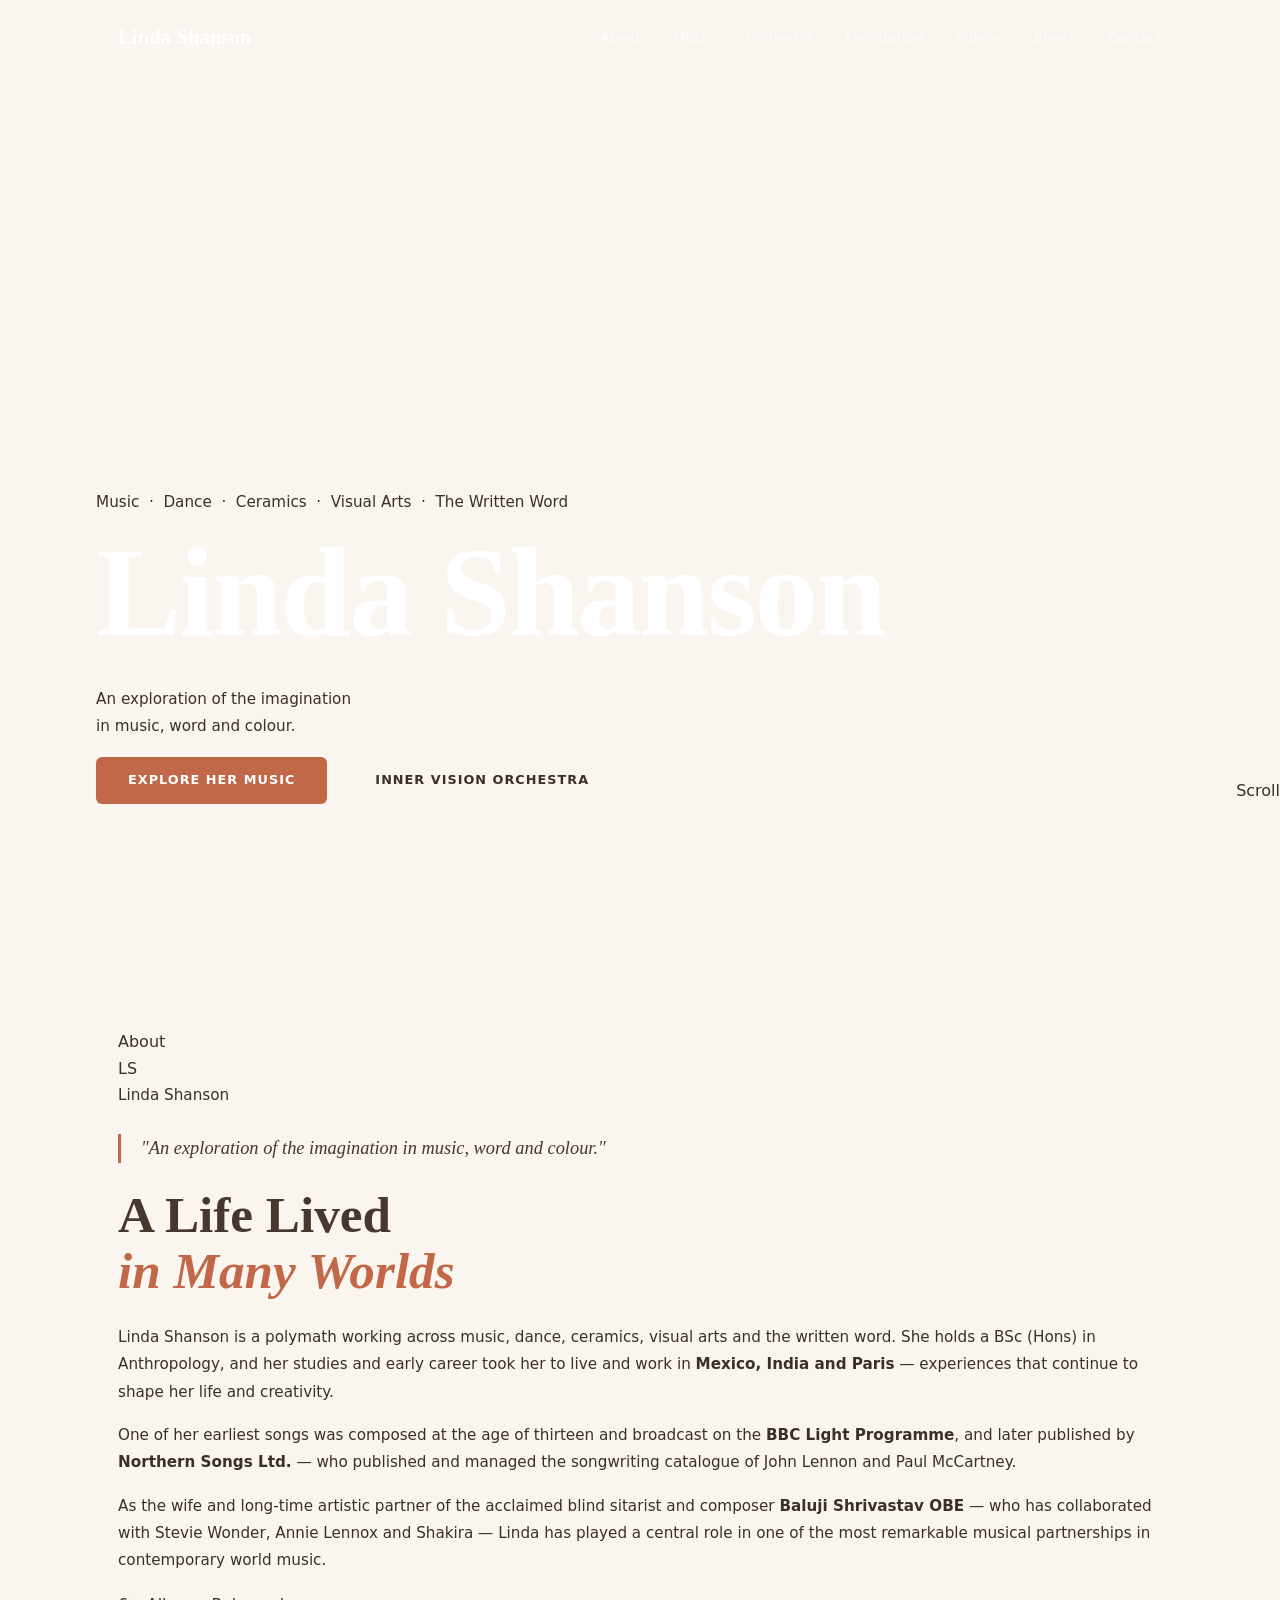
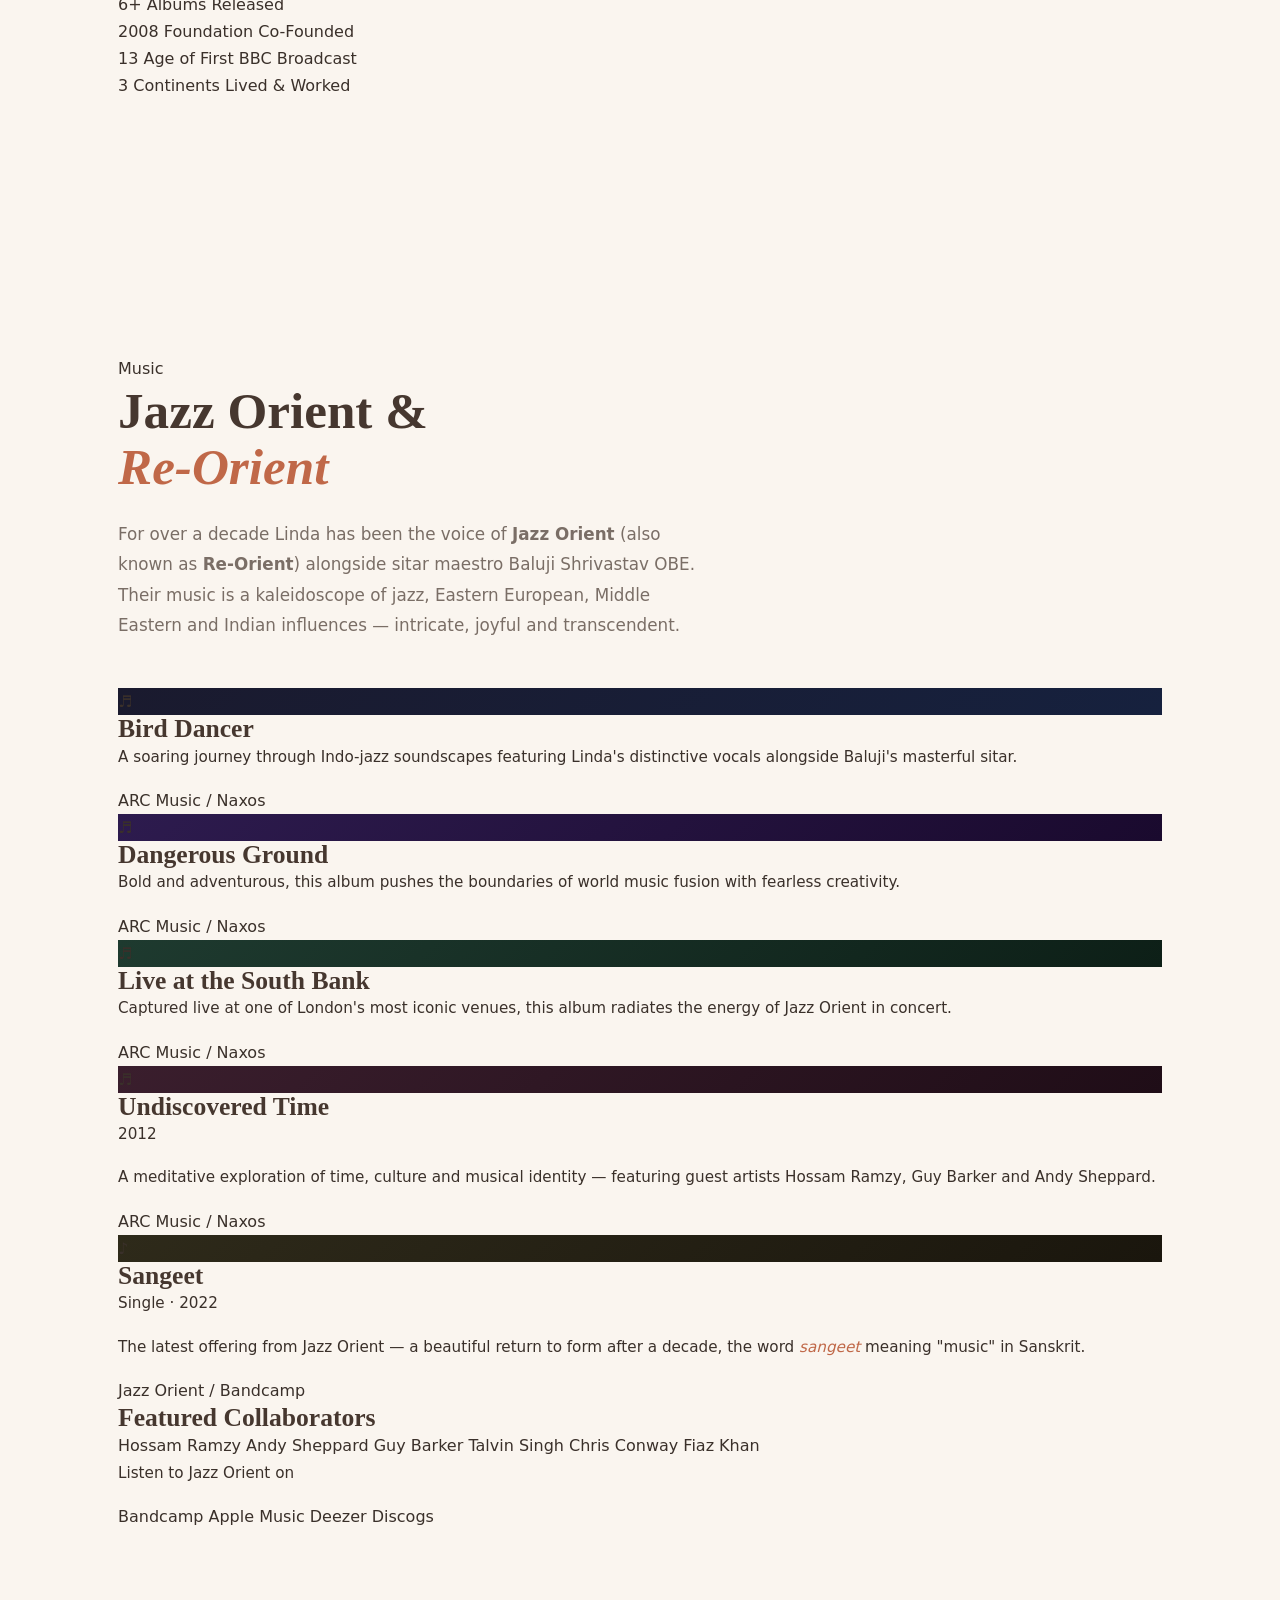
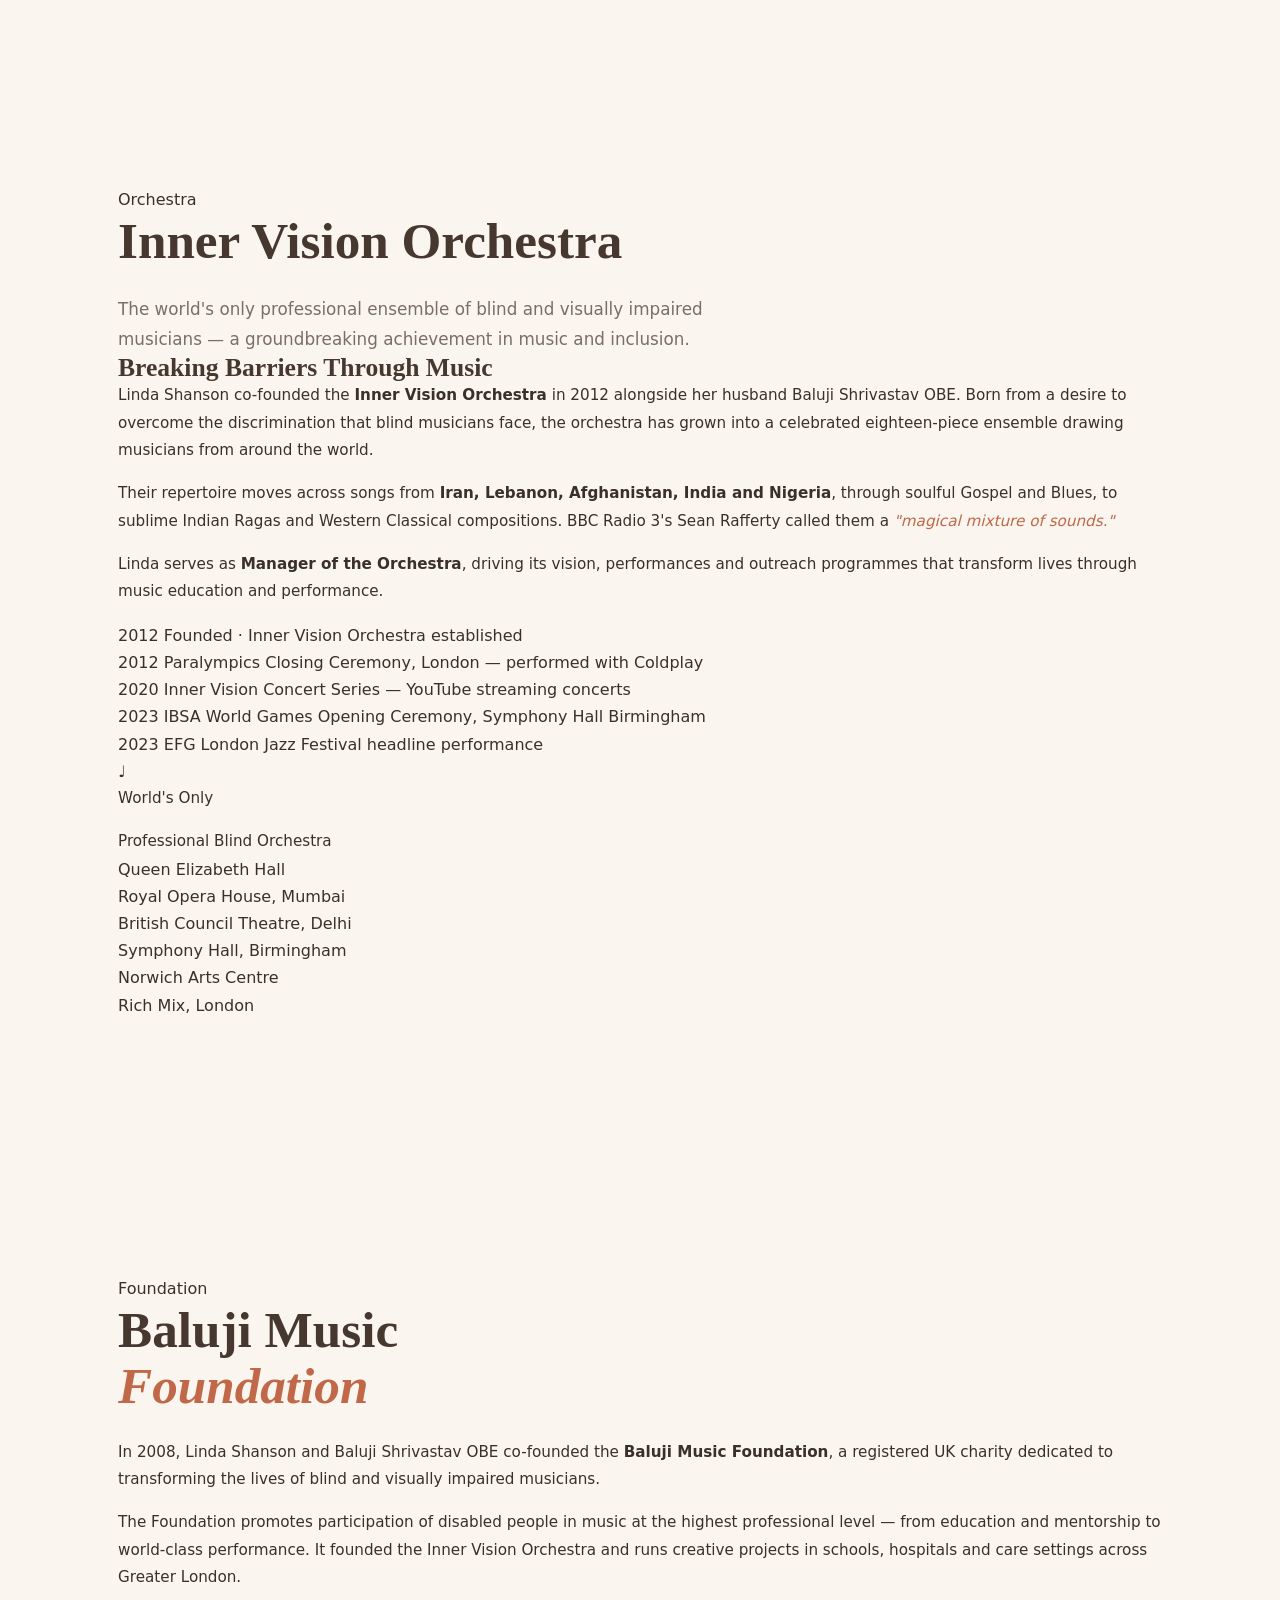
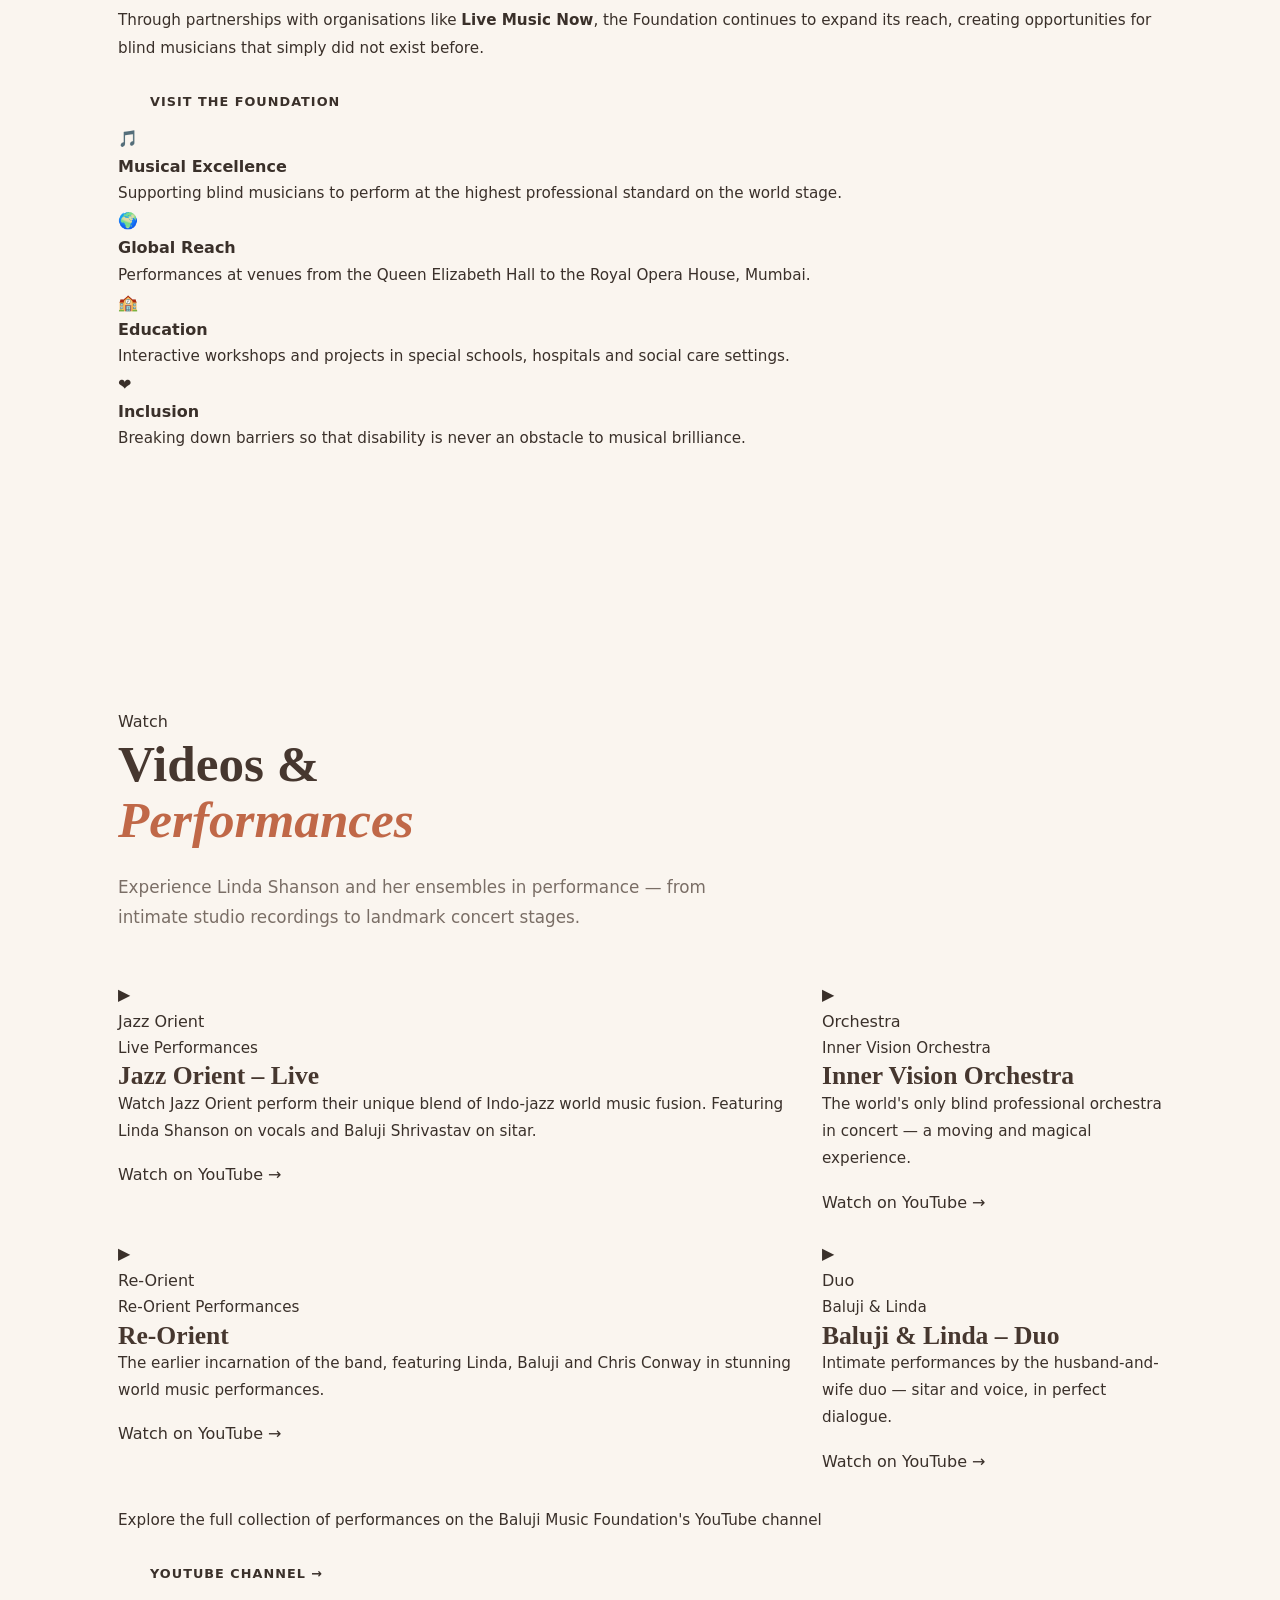
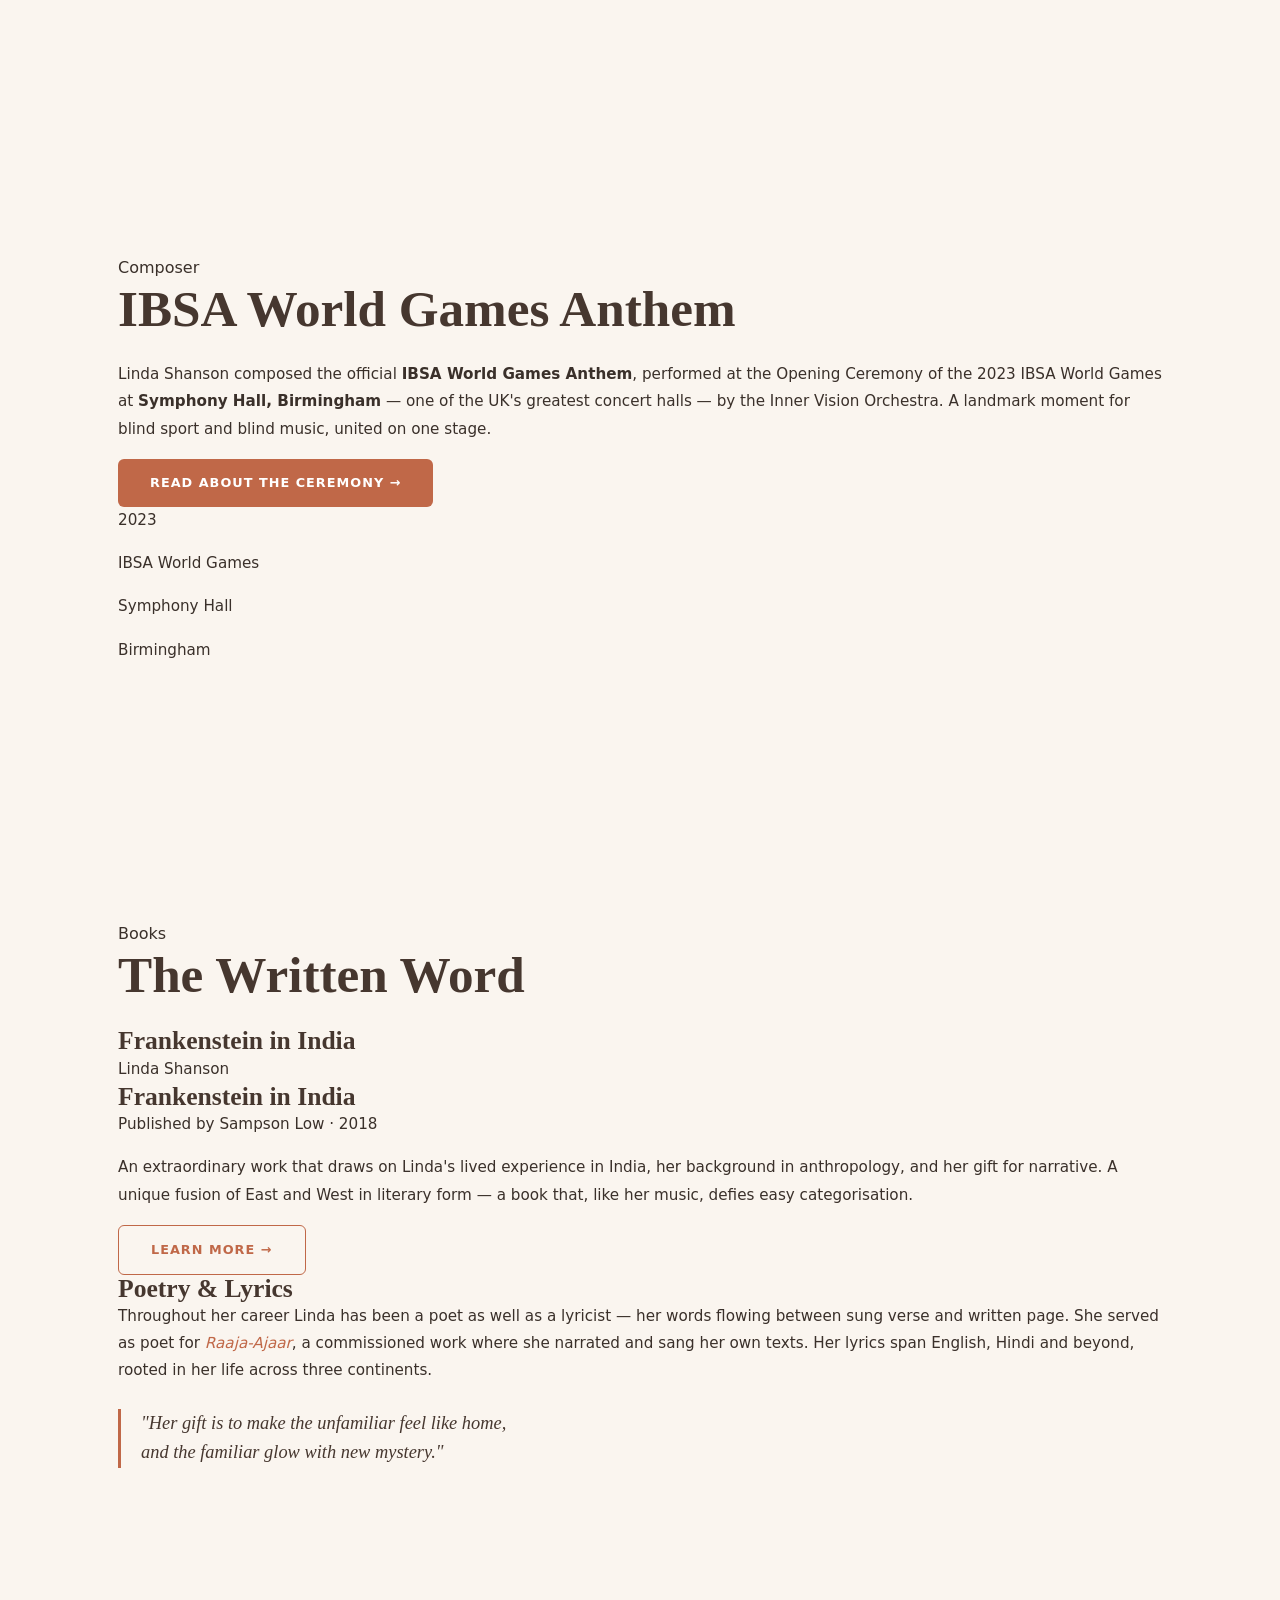
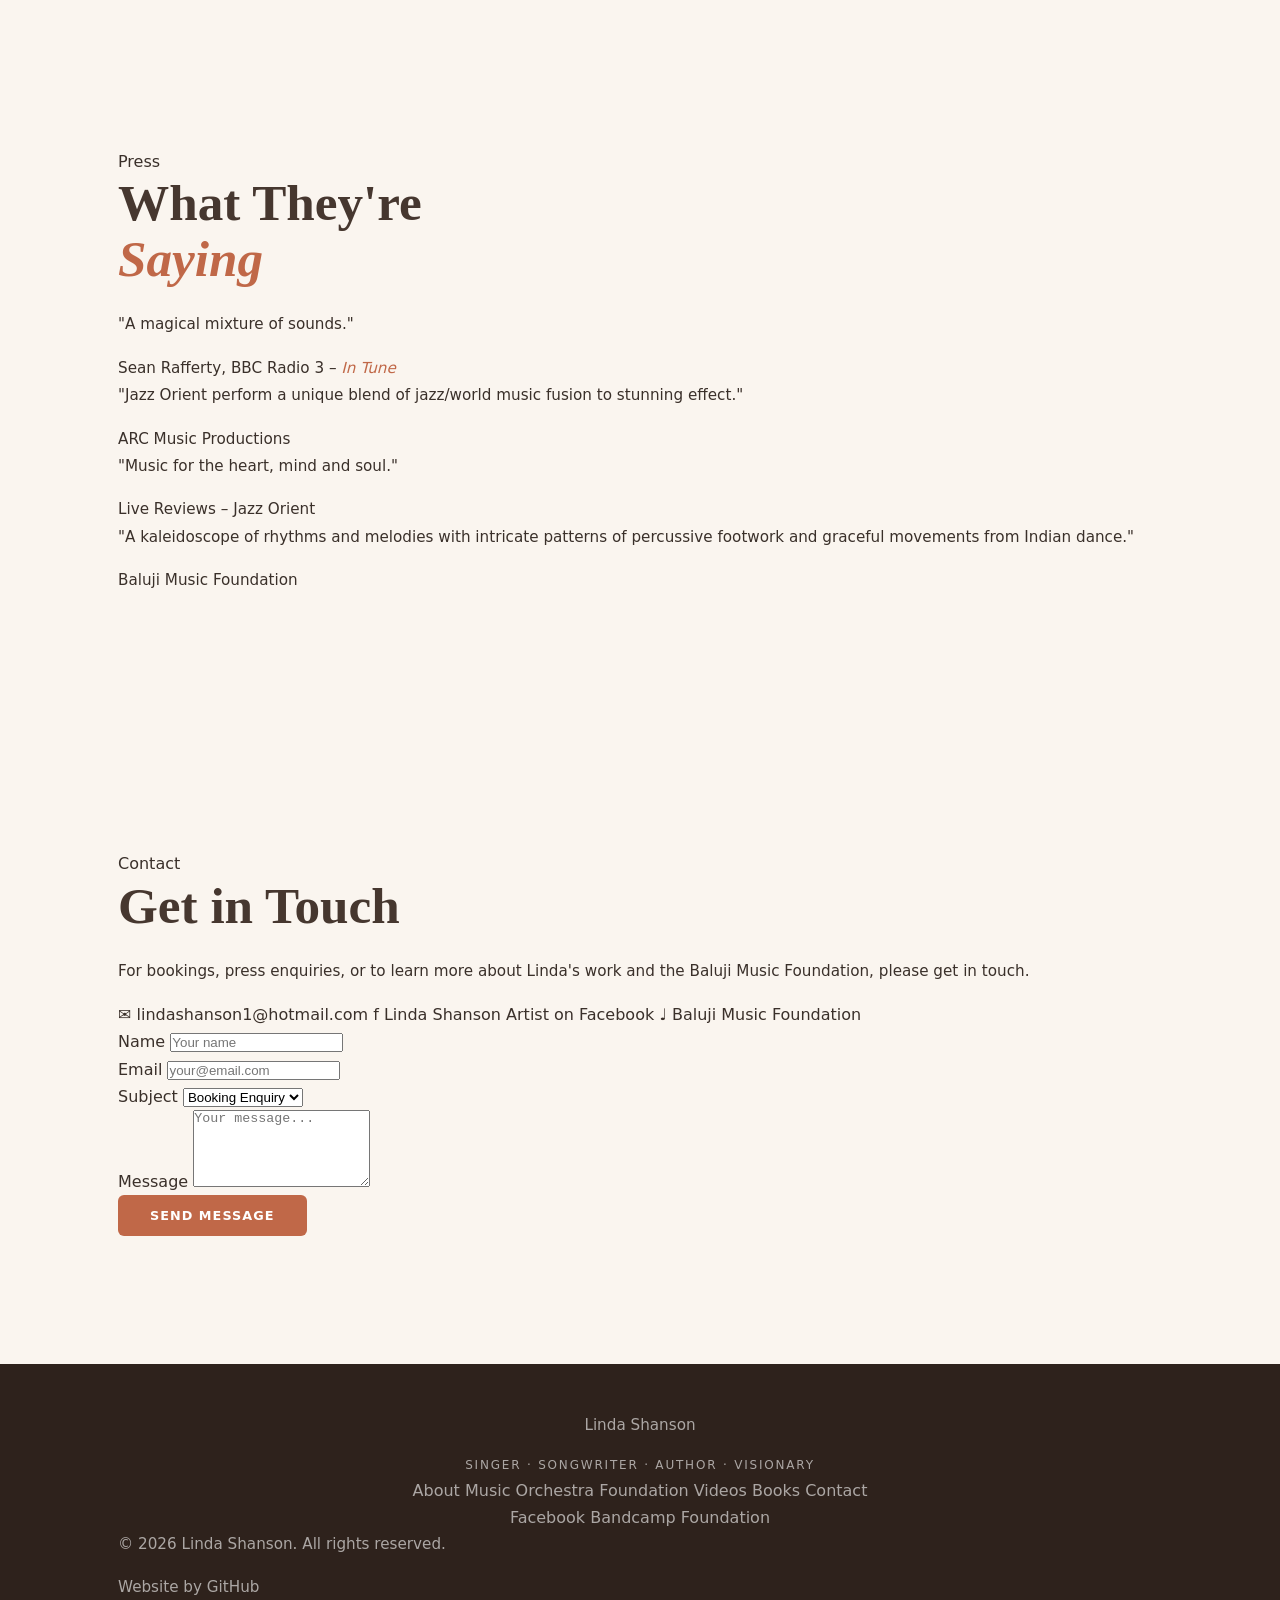
==== index.html @ 89631ede "Replace placeholder text with Linda's actual words - Hero eyebrow: updated to reflect her full range" ====
<!DOCTYPE html>
<html lang="en">
<head>
  <meta charset="UTF-8" />
  <meta name="viewport" content="width=device-width, initial-scale=1.0" />
  <title>Linda Shanson – An exploration of the imagination in music, word and colour</title>
  <meta name="description" content="Official website of Linda Shanson – polymath working across music, dance, ceramics, visual arts and the written word. Singer, songwriter, anthropologist, author, co-founder of the Baluji Music Foundation, and manager of the Inner Vision Orchestra." />
  <link rel="preconnect" href="https://fonts.googleapis.com" />
  <link rel="preconnect" href="https://fonts.gstatic.com" crossorigin />
  <link href="https://fonts.googleapis.com/css2?family=Cormorant+Garamond:ital,wght@0,300;0,400;0,600;0,700;1,300;1,400&family=Montserrat:wght@300;400;500;600&display=swap" rel="stylesheet" />
  <link rel="stylesheet" href="style.css" />
</head>
<body>

  <!-- ─── NAVIGATION ─────────────────────────────────────── -->
  <nav id="navbar">
    <div class="nav-inner">
      <a href="#hero" class="nav-logo">Linda Shanson</a>
      <button class="nav-toggle" aria-label="Toggle menu">&#9776;</button>
      <ul class="nav-links">
        <li><a href="#about">About</a></li>
        <li><a href="#music">Music</a></li>
        <li><a href="#orchestra">Orchestra</a></li>
        <li><a href="#foundation">Foundation</a></li>
        <li><a href="#videos">Videos</a></li>
        <li><a href="#books">Books</a></li>
        <li><a href="#contact">Contact</a></li>
      </ul>
    </div>
  </nav>

  <!-- ─── HERO ───────────────────────────────────────────── -->
  <section id="hero">
    <div class="hero-overlay"></div>
    <div class="hero-content">
      <p class="hero-eyebrow">Music &nbsp;·&nbsp; Dance &nbsp;·&nbsp; Ceramics &nbsp;·&nbsp; Visual Arts &nbsp;·&nbsp; The Written Word</p>
      <h1 class="hero-title">Linda Shanson</h1>
      <p class="hero-sub">An exploration of the imagination<br>in music, word and colour.</p>
      <div class="hero-cta">
        <a href="#music" class="btn btn-primary">Explore Her Music</a>
        <a href="#orchestra" class="btn btn-outline">Inner Vision Orchestra</a>
      </div>
    </div>
    <div class="hero-scroll-hint">
      <span>Scroll</span>
      <div class="scroll-line"></div>
    </div>
  </section>

  <!-- ─── ABOUT ──────────────────────────────────────────── -->
  <section id="about">
    <div class="container">
      <div class="section-label">About</div>
      <div class="about-grid">
        <div class="about-image-wrap">
          <div class="about-image-frame">
            <div class="about-image-placeholder">
              <div class="image-initials">LS</div>
              <p class="image-caption">Linda Shanson</p>
            </div>
          </div>
          <div class="about-quote-block">
            <blockquote>"An exploration of the imagination in music, word and colour."</blockquote>
          </div>
        </div>
        <div class="about-text">
          <h2 class="section-title">A Life Lived<br><em>in Many Worlds</em></h2>
          <p>Linda Shanson is a polymath working across music, dance, ceramics, visual arts and the written word. She holds a BSc (Hons) in Anthropology, and her studies and early career took her to live and work in <strong>Mexico, India and Paris</strong> — experiences that continue to shape her life and creativity.</p>
          <p>One of her earliest songs was composed at the age of thirteen and broadcast on the <strong>BBC Light Programme</strong>, and later published by <strong>Northern Songs Ltd.</strong> — who published and managed the songwriting catalogue of John Lennon and Paul McCartney.</p>
          <p>As the wife and long-time artistic partner of the acclaimed blind sitarist and composer <strong>Baluji Shrivastav OBE</strong> — who has collaborated with Stevie Wonder, Annie Lennox and Shakira — Linda has played a central role in one of the most remarkable musical partnerships in contemporary world music.</p>
          <div class="about-facts">
            <div class="fact">
              <span class="fact-number">6+</span>
              <span class="fact-label">Albums Released</span>
            </div>
            <div class="fact">
              <span class="fact-number">2008</span>
              <span class="fact-label">Foundation Co-Founded</span>
            </div>
            <div class="fact">
              <span class="fact-number">13</span>
              <span class="fact-label">Age of First BBC Broadcast</span>
            </div>
            <div class="fact">
              <span class="fact-number">3</span>
              <span class="fact-label">Continents Lived &amp; Worked</span>
            </div>
          </div>
        </div>
      </div>
    </div>
  </section>

  <!-- ─── MUSIC ──────────────────────────────────────────── -->
  <section id="music" class="section-dark">
    <div class="container">
      <div class="section-label light">Music</div>
      <h2 class="section-title light">Jazz Orient &amp;<br><em>Re-Orient</em></h2>
      <p class="section-intro light">For over a decade Linda has been the voice of <strong>Jazz Orient</strong> (also known as <strong>Re-Orient</strong>) alongside sitar maestro Baluji Shrivastav OBE. Their music is a kaleidoscope of jazz, Eastern European, Middle Eastern and Indian influences — intricate, joyful and transcendent.</p>

      <div class="albums-grid">
        <div class="album-card">
          <div class="album-cover" style="background: linear-gradient(135deg,#1a1a2e,#16213e);">
            <div class="album-icon">&#9836;</div>
          </div>
          <div class="album-info">
            <h3>Bird Dancer</h3>
            <p>A soaring journey through Indo-jazz soundscapes featuring Linda's distinctive vocals alongside Baluji's masterful sitar.</p>
            <span class="album-label">ARC Music / Naxos</span>
          </div>
        </div>
        <div class="album-card">
          <div class="album-cover" style="background: linear-gradient(135deg,#2d1b4e,#1a0a2e);">
            <div class="album-icon">&#9836;</div>
          </div>
          <div class="album-info">
            <h3>Dangerous Ground</h3>
            <p>Bold and adventurous, this album pushes the boundaries of world music fusion with fearless creativity.</p>
            <span class="album-label">ARC Music / Naxos</span>
          </div>
        </div>
        <div class="album-card">
          <div class="album-cover" style="background: linear-gradient(135deg,#1e3a2f,#0d1f17);">
            <div class="album-icon">&#9836;</div>
          </div>
          <div class="album-info">
            <h3>Live at the South Bank</h3>
            <p>Captured live at one of London's most iconic venues, this album radiates the energy of Jazz Orient in concert.</p>
            <span class="album-label">ARC Music / Naxos</span>
          </div>
        </div>
        <div class="album-card">
          <div class="album-cover" style="background: linear-gradient(135deg,#3a1e2d,#1f0d17);">
            <div class="album-icon">&#9836;</div>
          </div>
          <div class="album-info">
            <h3>Undiscovered Time</h3>
            <p class="album-year">2012</p>
            <p>A meditative exploration of time, culture and musical identity — featuring guest artists Hossam Ramzy, Guy Barker and Andy Sheppard.</p>
            <span class="album-label">ARC Music / Naxos</span>
          </div>
        </div>
        <div class="album-card">
          <div class="album-cover" style="background: linear-gradient(135deg,#2e2a1a,#1a160d);">
            <div class="album-icon">&#9834;</div>
          </div>
          <div class="album-info">
            <h3>Sangeet</h3>
            <p class="album-year">Single · 2022</p>
            <p>The latest offering from Jazz Orient — a beautiful return to form after a decade, the word <em>sangeet</em> meaning "music" in Sanskrit.</p>
            <span class="album-label">Jazz Orient / Bandcamp</span>
          </div>
        </div>
      </div>

      <div class="collaborators">
        <h3>Featured Collaborators</h3>
        <div class="collab-list">
          <span>Hossam Ramzy</span>
          <span>Andy Sheppard</span>
          <span>Guy Barker</span>
          <span>Talvin Singh</span>
          <span>Chris Conway</span>
          <span>Fiaz Khan</span>
        </div>
      </div>

      <div class="listen-cta">
        <p>Listen to Jazz Orient on</p>
        <div class="listen-links">
          <a href="https://jazzorient.bandcamp.com/" target="_blank" rel="noopener" class="listen-btn">Bandcamp</a>
          <a href="https://music.apple.com/us/artist/linda-shanovitch/373686639" target="_blank" rel="noopener" class="listen-btn">Apple Music</a>
          <a href="https://www.deezer.com/en/artist/1846591" target="_blank" rel="noopener" class="listen-btn">Deezer</a>
          <a href="https://www.discogs.com/artist/3557246-Linda-Shanson" target="_blank" rel="noopener" class="listen-btn">Discogs</a>
        </div>
      </div>
    </div>
  </section>

  <!-- ─── ORCHESTRA ─────────────────────────────────────── -->
  <section id="orchestra">
    <div class="container">
      <div class="section-label">Orchestra</div>
      <div class="orchestra-intro">
        <h2 class="section-title">Inner Vision Orchestra</h2>
        <p class="section-intro">The world's only professional ensemble of blind and visually impaired musicians — a groundbreaking achievement in music and inclusion.</p>
      </div>

      <div class="orchestra-feature">
        <div class="orchestra-text">
          <h3>Breaking Barriers Through Music</h3>
          <p>Linda Shanson co-founded the <strong>Inner Vision Orchestra</strong> in 2012 alongside her husband Baluji Shrivastav OBE. Born from a desire to overcome the discrimination that blind musicians face, the orchestra has grown into a celebrated eighteen-piece ensemble drawing musicians from around the world.</p>
          <p>Their repertoire moves across songs from <strong>Iran, Lebanon, Afghanistan, India and Nigeria</strong>, through soulful Gospel and Blues, to sublime Indian Ragas and Western Classical compositions. BBC Radio 3's Sean Rafferty called them a <em>"magical mixture of sounds."</em></p>
          <p>Linda serves as <strong>Manager of the Orchestra</strong>, driving its vision, performances and outreach programmes that transform lives through music education and performance.</p>

          <div class="milestone-list">
            <div class="milestone">
              <span class="milestone-year">2012</span>
              <span class="milestone-event">Founded · Inner Vision Orchestra established</span>
            </div>
            <div class="milestone">
              <span class="milestone-year">2012</span>
              <span class="milestone-event">Paralympics Closing Ceremony, London — performed with Coldplay</span>
            </div>
            <div class="milestone">
              <span class="milestone-year">2020</span>
              <span class="milestone-event">Inner Vision Concert Series — YouTube streaming concerts</span>
            </div>
            <div class="milestone">
              <span class="milestone-year">2023</span>
              <span class="milestone-event">IBSA World Games Opening Ceremony, Symphony Hall Birmingham</span>
            </div>
            <div class="milestone">
              <span class="milestone-year">2023</span>
              <span class="milestone-event">EFG London Jazz Festival headline performance</span>
            </div>
          </div>
        </div>
        <div class="orchestra-visual">
          <div class="orchestra-badge">
            <div class="badge-icon">♩</div>
            <p class="badge-title">World's Only</p>
            <p class="badge-sub">Professional Blind Orchestra</p>
          </div>
          <div class="venues-grid">
            <div class="venue">Queen Elizabeth Hall</div>
            <div class="venue">Royal Opera House, Mumbai</div>
            <div class="venue">British Council Theatre, Delhi</div>
            <div class="venue">Symphony Hall, Birmingham</div>
            <div class="venue">Norwich Arts Centre</div>
            <div class="venue">Rich Mix, London</div>
          </div>
        </div>
      </div>
    </div>
  </section>

  <!-- ─── FOUNDATION ────────────────────────────────────── -->
  <section id="foundation" class="section-gold">
    <div class="container">
      <div class="section-label">Foundation</div>
      <div class="foundation-grid">
        <div class="foundation-text">
          <h2 class="section-title">Baluji Music<br><em>Foundation</em></h2>
          <p>In 2008, Linda Shanson and Baluji Shrivastav OBE co-founded the <strong>Baluji Music Foundation</strong>, a registered UK charity dedicated to transforming the lives of blind and visually impaired musicians.</p>
          <p>The Foundation promotes participation of disabled people in music at the highest professional level — from education and mentorship to world-class performance. It founded the Inner Vision Orchestra and runs creative projects in schools, hospitals and care settings across Greater London.</p>
          <p>Through partnerships with organisations like <strong>Live Music Now</strong>, the Foundation continues to expand its reach, creating opportunities for blind musicians that simply did not exist before.</p>
          <a href="https://www.balujimusicfoundation.org" target="_blank" rel="noopener" class="btn btn-dark">Visit the Foundation</a>
        </div>
        <div class="foundation-mission">
          <div class="mission-card">
            <div class="mission-icon">🎵</div>
            <h4>Musical Excellence</h4>
            <p>Supporting blind musicians to perform at the highest professional standard on the world stage.</p>
          </div>
          <div class="mission-card">
            <div class="mission-icon">🌍</div>
            <h4>Global Reach</h4>
            <p>Performances at venues from the Queen Elizabeth Hall to the Royal Opera House, Mumbai.</p>
          </div>
          <div class="mission-card">
            <div class="mission-icon">🏫</div>
            <h4>Education</h4>
            <p>Interactive workshops and projects in special schools, hospitals and social care settings.</p>
          </div>
          <div class="mission-card">
            <div class="mission-icon">❤️</div>
            <h4>Inclusion</h4>
            <p>Breaking down barriers so that disability is never an obstacle to musical brilliance.</p>
          </div>
        </div>
      </div>
    </div>
  </section>

  <!-- ─── VIDEOS ─────────────────────────────────────────── -->
  <section id="videos" class="section-dark">
    <div class="container">
      <div class="section-label light">Watch</div>
      <h2 class="section-title light">Videos &amp;<br><em>Performances</em></h2>
      <p class="section-intro light">Experience Linda Shanson and her ensembles in performance — from intimate studio recordings to landmark concert stages.</p>

      <div class="video-grid">
        <div class="video-card featured">
          <div class="video-thumb" onclick="openVideo('https://www.youtube.com/results?search_query=Jazz+Orient+Linda+Shanovitch')">
            <div class="play-btn">&#9654;</div>
            <div class="video-info-overlay">
              <span class="video-tag">Jazz Orient</span>
              <p>Live Performances</p>
            </div>
          </div>
          <div class="video-meta">
            <h3>Jazz Orient – Live</h3>
            <p>Watch Jazz Orient perform their unique blend of Indo-jazz world music fusion. Featuring Linda Shanson on vocals and Baluji Shrivastav on sitar.</p>
            <a href="https://www.youtube.com/results?search_query=Jazz+Orient+Linda+Shanovitch" target="_blank" rel="noopener" class="video-link">Watch on YouTube →</a>
          </div>
        </div>

        <div class="video-card">
          <div class="video-thumb" onclick="openVideo('https://www.youtube.com/results?search_query=Inner+Vision+Orchestra+Baluji')">
            <div class="play-btn">&#9654;</div>
            <div class="video-info-overlay">
              <span class="video-tag">Orchestra</span>
              <p>Inner Vision Orchestra</p>
            </div>
          </div>
          <div class="video-meta">
            <h3>Inner Vision Orchestra</h3>
            <p>The world's only blind professional orchestra in concert — a moving and magical experience.</p>
            <a href="https://www.youtube.com/results?search_query=Inner+Vision+Orchestra+Baluji" target="_blank" rel="noopener" class="video-link">Watch on YouTube →</a>
          </div>
        </div>

        <div class="video-card">
          <div class="video-thumb" onclick="openVideo('https://www.youtube.com/results?search_query=Re-Orient+Baluji+Shrivastav')">
            <div class="play-btn">&#9654;</div>
            <div class="video-info-overlay">
              <span class="video-tag">Re-Orient</span>
              <p>Re-Orient Performances</p>
            </div>
          </div>
          <div class="video-meta">
            <h3>Re-Orient</h3>
            <p>The earlier incarnation of the band, featuring Linda, Baluji and Chris Conway in stunning world music performances.</p>
            <a href="https://www.youtube.com/results?search_query=Re-Orient+Baluji+Shrivastav" target="_blank" rel="noopener" class="video-link">Watch on YouTube →</a>
          </div>
        </div>

        <div class="video-card">
          <div class="video-thumb" onclick="openVideo('https://www.youtube.com/results?search_query=Baluji+Shrivastav+Linda+sitar+vocals')">
            <div class="play-btn">&#9654;</div>
            <div class="video-info-overlay">
              <span class="video-tag">Duo</span>
              <p>Baluji &amp; Linda</p>
            </div>
          </div>
          <div class="video-meta">
            <h3>Baluji &amp; Linda – Duo</h3>
            <p>Intimate performances by the husband-and-wife duo — sitar and voice, in perfect dialogue.</p>
            <a href="https://www.youtube.com/results?search_query=Baluji+Shrivastav+Linda+sitar+vocals" target="_blank" rel="noopener" class="video-link">Watch on YouTube →</a>
          </div>
        </div>
      </div>

      <div class="video-channel-cta">
        <p>Explore the full collection of performances on the Baluji Music Foundation's YouTube channel</p>
        <a href="https://www.youtube.com/@BalujiMusicFoundation" target="_blank" rel="noopener" class="btn btn-outline">YouTube Channel →</a>
      </div>
    </div>
  </section>

  <!-- ─── IBSA ANTHEM ───────────────────────────────────── -->
  <section id="ibsa" class="section-feature">
    <div class="container">
      <div class="feature-content">
        <div class="feature-badge">Composer</div>
        <h2>IBSA World Games Anthem</h2>
        <p>Linda Shanson composed the official <strong>IBSA World Games Anthem</strong>, performed at the Opening Ceremony of the 2023 IBSA World Games at <strong>Symphony Hall, Birmingham</strong> — one of the UK's greatest concert halls — by the Inner Vision Orchestra. A landmark moment for blind sport and blind music, united on one stage.</p>
        <a href="https://ibsasport.org/the-inner-vision-orchestra-opens-the-2023-ibsa-world-games/" target="_blank" rel="noopener" class="btn btn-primary">Read About the Ceremony →</a>
      </div>
      <div class="feature-image-area">
        <div class="feature-visual">
          <div class="visual-circle c1"></div>
          <div class="visual-circle c2"></div>
          <div class="visual-circle c3"></div>
          <div class="visual-text">
            <p class="visual-year">2023</p>
            <p class="visual-event">IBSA World Games</p>
            <p class="visual-venue">Symphony Hall</p>
            <p class="visual-city">Birmingham</p>
          </div>
        </div>
      </div>
    </div>
  </section>

  <!-- ─── BOOKS ──────────────────────────────────────────── -->
  <section id="books">
    <div class="container">
      <div class="section-label">Books</div>
      <h2 class="section-title">The Written Word</h2>
      <div class="books-grid">
        <div class="book-card">
          <div class="book-cover">
            <div class="book-spine"></div>
            <div class="book-front">
              <h3>Frankenstein in India</h3>
              <p>Linda Shanson</p>
            </div>
          </div>
          <div class="book-info">
            <h3>Frankenstein in India</h3>
            <p class="book-publisher">Published by Sampson Low · 2018</p>
            <p>An extraordinary work that draws on Linda's lived experience in India, her background in anthropology, and her gift for narrative. A unique fusion of East and West in literary form — a book that, like her music, defies easy categorisation.</p>
            <a href="https://sampsonlow.co/2018/11/20/frankenstein-in-india-linda-shanson/" target="_blank" rel="noopener" class="btn btn-secondary">Learn More →</a>
          </div>
        </div>
        <div class="book-poetry">
          <h3>Poetry &amp; Lyrics</h3>
          <p>Throughout her career Linda has been a poet as well as a lyricist — her words flowing between sung verse and written page. She served as poet for <em>Raaja-Ajaar</em>, a commissioned work where she narrated and sang her own texts. Her lyrics span English, Hindi and beyond, rooted in her life across three continents.</p>
          <blockquote class="poetry-quote">
            "Her gift is to make the unfamiliar feel like home,<br>and the familiar glow with new mystery."
          </blockquote>
        </div>
      </div>
    </div>
  </section>

  <!-- ─── PRESS ──────────────────────────────────────────── -->
  <section id="press" class="section-dark">
    <div class="container">
      <div class="section-label light">Press</div>
      <h2 class="section-title light">What They're<br><em>Saying</em></h2>
      <div class="press-grid">
        <div class="press-card">
          <p class="press-quote">"A magical mixture of sounds."</p>
          <p class="press-source">Sean Rafferty, BBC Radio 3 – <em>In Tune</em></p>
        </div>
        <div class="press-card">
          <p class="press-quote">"Jazz Orient perform a unique blend of jazz/world music fusion to stunning effect."</p>
          <p class="press-source">ARC Music Productions</p>
        </div>
        <div class="press-card">
          <p class="press-quote">"Music for the heart, mind and soul."</p>
          <p class="press-source">Live Reviews – Jazz Orient</p>
        </div>
        <div class="press-card">
          <p class="press-quote">"A kaleidoscope of rhythms and melodies with intricate patterns of percussive footwork and graceful movements from Indian dance."</p>
          <p class="press-source">Baluji Music Foundation</p>
        </div>
      </div>
    </div>
  </section>

  <!-- ─── CONTACT ────────────────────────────────────────── -->
  <section id="contact">
    <div class="container">
      <div class="section-label">Contact</div>
      <div class="contact-grid">
        <div class="contact-text">
          <h2 class="section-title">Get in Touch</h2>
          <p>For bookings, press enquiries, or to learn more about Linda's work and the Baluji Music Foundation, please get in touch.</p>
          <div class="contact-links">
            <a href="mailto:lindashanson1@hotmail.com" class="contact-item">
              <span class="contact-icon">✉</span>
              <span>lindashanson1@hotmail.com</span>
            </a>
            <a href="https://www.facebook.com/lindashansonartist/" target="_blank" rel="noopener" class="contact-item">
              <span class="contact-icon">f</span>
              <span>Linda Shanson Artist on Facebook</span>
            </a>
            <a href="https://www.balujimusicfoundation.org" target="_blank" rel="noopener" class="contact-item">
              <span class="contact-icon">♩</span>
              <span>Baluji Music Foundation</span>
            </a>
          </div>
        </div>
        <div class="contact-form-wrap">
          <form class="contact-form" onsubmit="handleSubmit(event)">
            <div class="form-group">
              <label for="name">Name</label>
              <input type="text" id="name" name="name" placeholder="Your name" required />
            </div>
            <div class="form-group">
              <label for="email">Email</label>
              <input type="email" id="email" name="email" placeholder="your@email.com" required />
            </div>
            <div class="form-group">
              <label for="subject">Subject</label>
              <select id="subject" name="subject">
                <option value="booking">Booking Enquiry</option>
                <option value="press">Press / Media</option>
                <option value="foundation">Foundation</option>
                <option value="general">General</option>
              </select>
            </div>
            <div class="form-group">
              <label for="message">Message</label>
              <textarea id="message" name="message" rows="5" placeholder="Your message..." required></textarea>
            </div>
            <button type="submit" class="btn btn-primary full-width">Send Message</button>
          </form>
          <div id="form-success" class="form-success" style="display:none;">
            <p>✓ Thank you — your message has been sent.</p>
          </div>
        </div>
      </div>
    </div>
  </section>

  <!-- ─── FOOTER ─────────────────────────────────────────── -->
  <footer id="footer">
    <div class="container">
      <div class="footer-inner">
        <div class="footer-brand">
          <p class="footer-logo">Linda Shanson</p>
          <p class="footer-tagline">Singer · Songwriter · Author · Visionary</p>
        </div>
        <div class="footer-links">
          <a href="#about">About</a>
          <a href="#music">Music</a>
          <a href="#orchestra">Orchestra</a>
          <a href="#foundation">Foundation</a>
          <a href="#videos">Videos</a>
          <a href="#books">Books</a>
          <a href="#contact">Contact</a>
        </div>
        <div class="footer-social">
          <a href="https://www.facebook.com/lindashansonartist/" target="_blank" rel="noopener" aria-label="Facebook">Facebook</a>
          <a href="https://jazzorient.bandcamp.com/" target="_blank" rel="noopener" aria-label="Bandcamp">Bandcamp</a>
          <a href="https://www.balujimusicfoundation.org" target="_blank" rel="noopener" aria-label="Foundation">Foundation</a>
        </div>
      </div>
      <div class="footer-bottom">
        <p>&copy; <span id="year"></span> Linda Shanson. All rights reserved.</p>
        <p class="footer-credit">Website by <a href="https://github.com/balujimusicfoundation/lindawebsite" target="_blank" rel="noopener">GitHub</a></p>
      </div>
    </div>
  </footer>

  <script src="script.js"></script>
</body>
</html>
---- style.css ----
/* ═══════════════════════════════════════════════════════════
   LINDA SHANSON – Fresh, Warm, Artistic Design
   Palette: warm terracotta, sage, cream, deep brown
   ═══════════════════════════════════════════════════════════ */

*, *::before, *::after { box-sizing: border-box; margin: 0; padding: 0; }

:root {
  --terracotta:    #c06848;
  --terracotta-lt: #d4896f;
  --sage:          #8a9a7b;
  --sage-light:    #b5c4a8;
  --cream:         #faf5ef;
  --warm-white:    #f5efe6;
  --sand:          #e8ddd0;
  --brown:         #46372f;
  --brown-deep:    #2e221c;
  --text:          #3a302a;
  --text-muted:    #7a6e66;
  --white:         #ffffff;

  --font-display:  'Playfair Display', Georgia, serif;
  --font-body:     'Inter', system-ui, sans-serif;

  --ease:          0.4s cubic-bezier(0.25, 0.46, 0.45, 0.94);
  --radius:        6px;
  --radius-lg:     12px;
  --shadow:        0 2px 20px rgba(46,34,28,0.08);
  --shadow-lg:     0 8px 40px rgba(46,34,28,0.12);
}

html { scroll-behavior: smooth; font-size: 16px; }

body {
  font-family: var(--font-body);
  background: var(--cream);
  color: var(--text);
  line-height: 1.7;
  overflow-x: hidden;
  -webkit-font-smoothing: antialiased;
}

img { max-width: 100%; height: auto; display: block; }

/* ─── TYPOGRAPHY ──────────────────────────────────────────── */
h1, h2, h3 {
  font-family: var(--font-display);
  line-height: 1.1;
  font-weight: 600;
  color: var(--brown);
}
h1 { font-size: clamp(3.5rem, 10vw, 8rem); letter-spacing: -0.02em; }
h2 { font-size: clamp(2rem, 4vw, 3.2rem); margin-bottom: 1.5rem; }
h3 { font-size: clamp(1.2rem, 2vw, 1.6rem); }

p { font-size: 0.95rem; line-height: 1.8; margin-bottom: 1rem; }
p:last-child { margin-bottom: 0; }

a { color: inherit; text-decoration: none; transition: color var(--ease); }

strong { font-weight: 600; }
em { font-style: italic; color: var(--terracotta); }

blockquote {
  font-family: var(--font-display);
  font-style: italic;
  font-size: 1.15rem;
  line-height: 1.6;
  color: var(--brown);
  border-left: 3px solid var(--terracotta);
  padding-left: 1.25rem;
  margin: 1.5rem 0;
}
blockquote cite {
  display: block;
  font-family: var(--font-body);
  font-style: normal;
  font-size: 0.8rem;
  color: var(--text-muted);
  margin-top: 0.5rem;
}

/* ─── LAYOUT ─────────────────────────────────────────────── */
.container {
  max-width: 1140px;
  margin: 0 auto;
  padding: 0 clamp(1.5rem, 5vw, 3rem);
}

section {
  padding: clamp(5rem, 10vw, 8rem) 0;
}

.section-alt {
  background: var(--warm-white);
}

.section-tag {
  display: inline-block;
  font-family: var(--font-body);
  font-size: 0.7rem;
  font-weight: 600;
  letter-spacing: 0.2em;
  text-transform: uppercase;
  color: var(--terracotta);
  margin-bottom: 0.75rem;
}

.section-intro {
  font-size: 1.05rem;
  max-width: 600px;
  color: var(--text-muted);
  margin-bottom: 3rem;
}

/* ─── BUTTONS ────────────────────────────────────────────── */
.btn {
  display: inline-block;
  padding: 0.8rem 2rem;
  font-family: var(--font-body);
  font-size: 0.8rem;
  font-weight: 600;
  letter-spacing: 0.08em;
  text-transform: uppercase;
  border-radius: var(--radius);
  transition: all var(--ease);
  cursor: pointer;
  border: none;
}

.btn-primary {
  background: var(--terracotta);
  color: var(--white);
}
.btn-primary:hover {
  background: var(--brown);
  transform: translateY(-1px);
}

.btn-secondary {
  background: transparent;
  color: var(--terracotta);
  border: 1.5px solid var(--terracotta);
}
.btn-secondary:hover {
  background: var(--terracotta);
  color: var(--white);
}

.btn-ghost {
  background: transparent;
  color: var(--white);
  border: 1.5px solid rgba(255,255,255,0.5);
}
.btn-ghost:hover {
  background: rgba(255,255,255,0.15);
  border-color: var(--white);
}

/* ─── NAVBAR ─────────────────────────────────────────────── */
#navbar {
  position: fixed;
  top: 0;
  left: 0;
  right: 0;
  z-index: 1000;
  padding: 1.2rem 0;
  transition: all var(--ease);
}
#navbar.scrolled {
  background: rgba(250,245,239,0.95);
  backdrop-filter: blur(12px);
  padding: 0.7rem 0;
  box-shadow: 0 1px 0 rgba(0,0,0,0.06);
}

.nav-inner {
  max-width: 1140px;
  margin: 0 auto;
  padding: 0 clamp(1.5rem, 5vw, 3rem);
  display: flex;
  align-items: center;
  justify-content: space-between;
}

.nav-logo {
  font-family: var(--font-display);
  font-size: 1.3rem;
  font-weight: 700;
  color: var(--white);
  transition: color var(--ease);
}
#navbar.scrolled .nav-logo { color: var(--brown); }

.nav-links {
  list-style: none;
  display: flex;
  gap: 2rem;
}
.nav-links a {
  font-size: 0.8rem;
  font-weight: 500;
  letter-spacing: 0.05em;
  color: rgba(255,255,255,0.85);
  transition: color var(--ease);
}
.nav-links a:hover { color: var(--white); }
#navbar.scrolled .nav-links a { color: var(--text-muted); }
#navbar.scrolled .nav-links a:hover { color: var(--terracotta); }

.nav-toggle {
  display: none;
  flex-direction: column;
  gap: 5px;
  background: none;
  border: none;
  cursor: pointer;
  padding: 4px;
}
.nav-toggle span {
  width: 22px;
  height: 2px;
  background: var(--white);
  transition: all var(--ease);
  border-radius: 1px;
}
#navbar.scrolled .nav-toggle span { background: var(--brown); }

/* ─── HERO ───────────────────────────────────────────────── */
#hero {
  position: relative;
  min-height: 100vh;
  display: flex;
  align-items: flex-end;
  padding: 0 0 6rem;
  overflow: hidden;
}

.hero-bg {
  position: absolute;
  inset: 0;
  z-index: 0;
}
.hero-bg::after {
  content: '';
  position: absolute;
  inset: 0;
  background: linear-gradient(
    to bottom,
    rgba(46,34,28,0.15) 0%,
    rgba(46,34,28,0.3) 40%,
    rgba(46,34,28,0.75) 100%
  );
}
.hero-img {
  width: 100%;
  height: 100%;
  object-fit: cover;
  object-position: center 20%;
}

.hero-content {
  position: relative;
  z-index: 1;
  max-width: 1140px;
  margin: 0 auto;
  padding: 0 clamp(1.5rem, 5vw, 3rem);
  width: 100%;
}

.hero-label {
  font-size: 0.75rem;
  font-weight: 500;
  letter-spacing: 0.25em;
  text-transform: uppercase;
  color: rgba(255,255,255,0.7);
  margin-bottom: 1rem;
}

.hero-title {
  color: var(--white);
  font-weight: 700;
  line-height: 0.95;
  margin-bottom: 2rem;
}

.hero-cta {
  display: flex;
  gap: 1rem;
  flex-wrap: wrap;
}

.hero-scroll {
  position: absolute;
  bottom: 2rem;
  left: 50%;
  transform: translateX(-50%);
  z-index: 1;
}
.scroll-indicator {
  width: 1px;
  height: 48px;
  background: linear-gradient(to bottom, rgba(255,255,255,0.6), transparent);
  animation: scrollPulse 2s ease-in-out infinite;
}
@keyframes scrollPulse {
  0%, 100% { opacity: 1; transform: scaleY(1); }
  50% { opacity: 0.3; transform: scaleY(0.6); }
}

/* ─── BIO ────────────────────────────────────────────────── */
.bio-layout {
  display: grid;
  grid-template-columns: 1fr 1.2fr;
  gap: 4rem;
  align-items: start;
}

.bio-image-stack {
  display: grid;
  gap: 1rem;
}
.bio-img-main {
  border-radius: var(--radius-lg);
  box-shadow: var(--shadow-lg);
  aspect-ratio: 4/5;
  object-fit: cover;
  width: 100%;
}
.bio-img-secondary {
  border-radius: var(--radius-lg);
  box-shadow: var(--shadow);
  width: 65%;
  margin-left: auto;
  margin-top: -3rem;
  position: relative;
  z-index: 1;
  aspect-ratio: 3/2;
  object-fit: cover;
}

.bio-pull-quote {
  margin-top: 2rem;
  border-left-color: var(--sage);
}

.bio-text-col h2 {
  margin-top: 0.25rem;
}

.bio-stats {
  display: flex;
  gap: 2.5rem;
  margin-top: 2.5rem;
  padding-top: 2rem;
  border-top: 1px solid var(--sand);
}
.stat-num {
  display: block;
  font-family: var(--font-display);
  font-size: 2rem;
  font-weight: 700;
  color: var(--terracotta);
  line-height: 1;
}
.stat-label {
  font-size: 0.75rem;
  color: var(--text-muted);
  text-transform: uppercase;
  letter-spacing: 0.05em;
  margin-top: 0.25rem;
  display: block;
}

/* ─── MUSIC ──────────────────────────────────────────────── */
.music-feature {
  display: grid;
  grid-template-columns: 1fr 1.4fr;
  gap: 3rem;
  align-items: start;
  margin-bottom: 3rem;
}

.album-art {
  width: 100%;
  border-radius: var(--radius-lg);
  box-shadow: var(--shadow-lg);
  aspect-ratio: 1;
  object-fit: cover;
}

.music-story {
  color: var(--text);
  font-size: 0.95rem;
}
.music-credits {
  background: var(--sand);
  border-radius: var(--radius);
  padding: 1.25rem 1.5rem;
  margin: 1.5rem 0;
  font-size: 0.85rem;
  color: var(--text-muted);
}
.music-credits p { margin-bottom: 0.35rem; }

.music-tagline {
  font-family: var(--font-display);
  font-style: italic;
  font-size: 1.1rem;
  color: var(--terracotta);
  margin-bottom: 1.5rem;
}

/* Listen strip */
.listen-strip {
  display: flex;
  align-items: center;
  gap: 1.5rem;
  flex-wrap: wrap;
  padding: 1.5rem 0;
  border-top: 1px solid var(--sand);
  border-bottom: 1px solid var(--sand);
  margin-bottom: 3rem;
}
.listen-strip span {
  font-size: 0.75rem;
  font-weight: 600;
  text-transform: uppercase;
  letter-spacing: 0.1em;
  color: var(--text-muted);
}
.listen-strip a {
  font-size: 0.85rem;
  font-weight: 500;
  color: var(--terracotta);
  padding: 0.4rem 0.8rem;
  border-radius: var(--radius);
  border: 1px solid var(--terracotta);
  transition: all var(--ease);
}
.listen-strip a:hover {
  background: var(--terracotta);
  color: var(--white);
}

/* Press quotes */
.press-quotes {
  display: grid;
  grid-template-columns: repeat(3, 1fr);
  gap: 2rem;
}
.pq {
  text-align: center;
  padding: 2rem 1.5rem;
}
.pq p {
  font-family: var(--font-display);
  font-style: italic;
  font-size: 1.05rem;
  color: var(--brown);
  margin-bottom: 0.75rem;
}
.pq cite {
  font-size: 0.75rem;
  color: var(--text-muted);
  text-transform: uppercase;
  letter-spacing: 0.1em;
}

/* ─── ART GALLERY ────────────────────────────────────────── */
.art-grid {
  display: grid;
  grid-template-columns: repeat(3, 1fr);
  gap: 1rem;
}
.art-item {
  overflow: hidden;
  border-radius: var(--radius);
  cursor: pointer;
  position: relative;
}
.art-item img {
  width: 100%;
  aspect-ratio: 1;
  object-fit: cover;
  transition: transform 0.6s ease;
}
.art-item:hover img {
  transform: scale(1.05);
}

/* ─── STORIES ────────────────────────────────────────────── */
.stories-grid {
  display: grid;
  gap: 4rem;
}

.story-card {
  display: grid;
  grid-template-columns: 1fr 1.5fr;
  gap: 3rem;
  align-items: center;
}
.story-card.reverse {
  grid-template-columns: 1.5fr 1fr;
  direction: rtl;
}
.story-card.reverse > * {
  direction: ltr;
}

.story-img img {
  width: 100%;
  border-radius: var(--radius-lg);
  box-shadow: var(--shadow-lg);
}

.story-img-accent {
  background: linear-gradient(135deg, var(--sage), var(--sage-light));
  border-radius: var(--radius-lg);
  display: flex;
  align-items: center;
  justify-content: center;
  min-height: 350px;
}
.story-decorative {
  text-align: center;
  color: var(--white);
}
.story-ornament {
  font-size: 1.5rem;
  opacity: 0.6;
}
.story-decorative-title {
  font-family: var(--font-display);
  font-size: 3rem;
  font-weight: 700;
  color: var(--white);
  line-height: 1.1;
  margin: 0.5rem 0;
}

.story-award {
  font-weight: 600;
  color: var(--terracotta);
  font-size: 0.85rem;
  text-transform: uppercase;
  letter-spacing: 0.05em;
}

.story-text h3 {
  margin-bottom: 1rem;
}

/* ─── VIDEOS ─────────────────────────────────────────────── */
.video-grid {
  display: grid;
  grid-template-columns: 2fr 1fr;
  gap: 1.5rem;
  margin-bottom: 2rem;
}

.video-embed {
  position: relative;
  padding-top: 56.25%;
  border-radius: var(--radius-lg);
  overflow: hidden;
  background: var(--brown-deep);
  box-shadow: var(--shadow-lg);
}
.video-embed iframe {
  position: absolute;
  top: 0;
  left: 0;
  width: 100%;
  height: 100%;
  border: 0;
}

.video-more {
  text-align: center;
  margin-top: 2rem;
}

/* ─── CONTACT ────────────────────────────────────────────── */
.contact-layout {
  max-width: 600px;
}

.contact-email {
  display: flex;
  align-items: center;
  gap: 0.75rem;
  margin: 2rem 0;
  color: var(--brown);
}
.contact-email svg {
  flex-shrink: 0;
  color: var(--terracotta);
}
.email-image {
  height: 18px;
  width: auto;
}

.contact-social {
  display: flex;
  gap: 1.5rem;
  flex-wrap: wrap;
  margin-top: 1.5rem;
}
.social-link {
  display: flex;
  align-items: center;
  gap: 0.5rem;
  font-size: 0.85rem;
  font-weight: 500;
  color: var(--text-muted);
  padding: 0.6rem 1rem;
  border: 1px solid var(--sand);
  border-radius: var(--radius);
  transition: all var(--ease);
}
.social-link:hover {
  border-color: var(--terracotta);
  color: var(--terracotta);
}
.social-link svg {
  width: 16px;
  height: 16px;
}

/* ─── FOOTER ─────────────────────────────────────────────── */
footer {
  background: var(--brown-deep);
  color: rgba(255,255,255,0.6);
  padding: 3rem 0;
}
.footer-inner {
  text-align: center;
}
.footer-name {
  font-family: var(--font-display);
  font-size: 1.3rem;
  font-weight: 600;
  color: var(--white);
  margin-bottom: 0.25rem;
}
.footer-tagline {
  font-size: 0.75rem;
  letter-spacing: 0.15em;
  text-transform: uppercase;
  margin-bottom: 1.5rem;
}
.footer-nav {
  display: flex;
  justify-content: center;
  gap: 1.5rem;
  flex-wrap: wrap;
  margin-bottom: 2rem;
}
.footer-nav a {
  font-size: 0.8rem;
  color: rgba(255,255,255,0.5);
  transition: color var(--ease);
}
.footer-nav a:hover { color: var(--white); }

.footer-copy {
  font-size: 0.7rem;
  color: rgba(255,255,255,0.3);
}

/* ─── SCROLL REVEAL ──────────────────────────────────────── */
.reveal {
  opacity: 0;
  transform: translateY(24px);
  transition: opacity 0.6s ease, transform 0.6s ease;
}
.reveal.visible {
  opacity: 1;
  transform: translateY(0);
}

/* ─── RESPONSIVE ─────────────────────────────────────────── */
@media (max-width: 900px) {
  .bio-layout {
    grid-template-columns: 1fr;
    gap: 2.5rem;
  }
  .bio-img-secondary {
    margin-top: -2rem;
  }
  .music-feature {
    grid-template-columns: 1fr;
  }
  .album-art {
    max-width: 320px;
  }
  .press-quotes {
    grid-template-columns: 1fr;
  }
  .story-card,
  .story-card.reverse {
    grid-template-columns: 1fr;
    direction: ltr;
  }
  .story-card.reverse > * {
    direction: ltr;
  }
  .video-grid {
    grid-template-columns: 1fr;
  }
  .art-grid {
    grid-template-columns: repeat(2, 1fr);
  }
}

@media (max-width: 640px) {
  .nav-links {
    display: none;
    position: fixed;
    top: 0;
    left: 0;
    right: 0;
    bottom: 0;
    background: rgba(46,34,28,0.97);
    flex-direction: column;
    align-items: center;
    justify-content: center;
    gap: 2rem;
    z-index: 999;
  }
  .nav-links.open {
    display: flex;
  }
  .nav-links a {
    font-size: 1.2rem;
    color: var(--white) !important;
  }
  .nav-toggle {
    display: flex;
    z-index: 1001;
  }

  #hero {
    min-height: 85vh;
  }
  .hero-title {
    font-size: clamp(3rem, 12vw, 5rem);
  }

  .bio-stats {
    gap: 1.5rem;
  }

  .art-grid {
    grid-template-columns: 1fr 1fr;
    gap: 0.5rem;
  }

  .hero-cta {
    flex-direction: column;
    gap: 0.75rem;
  }
  .hero-cta .btn {
    text-align: center;
  }

  .listen-strip {
    gap: 0.75rem;
  }

  .contact-social {
    flex-direction: column;
  }
}
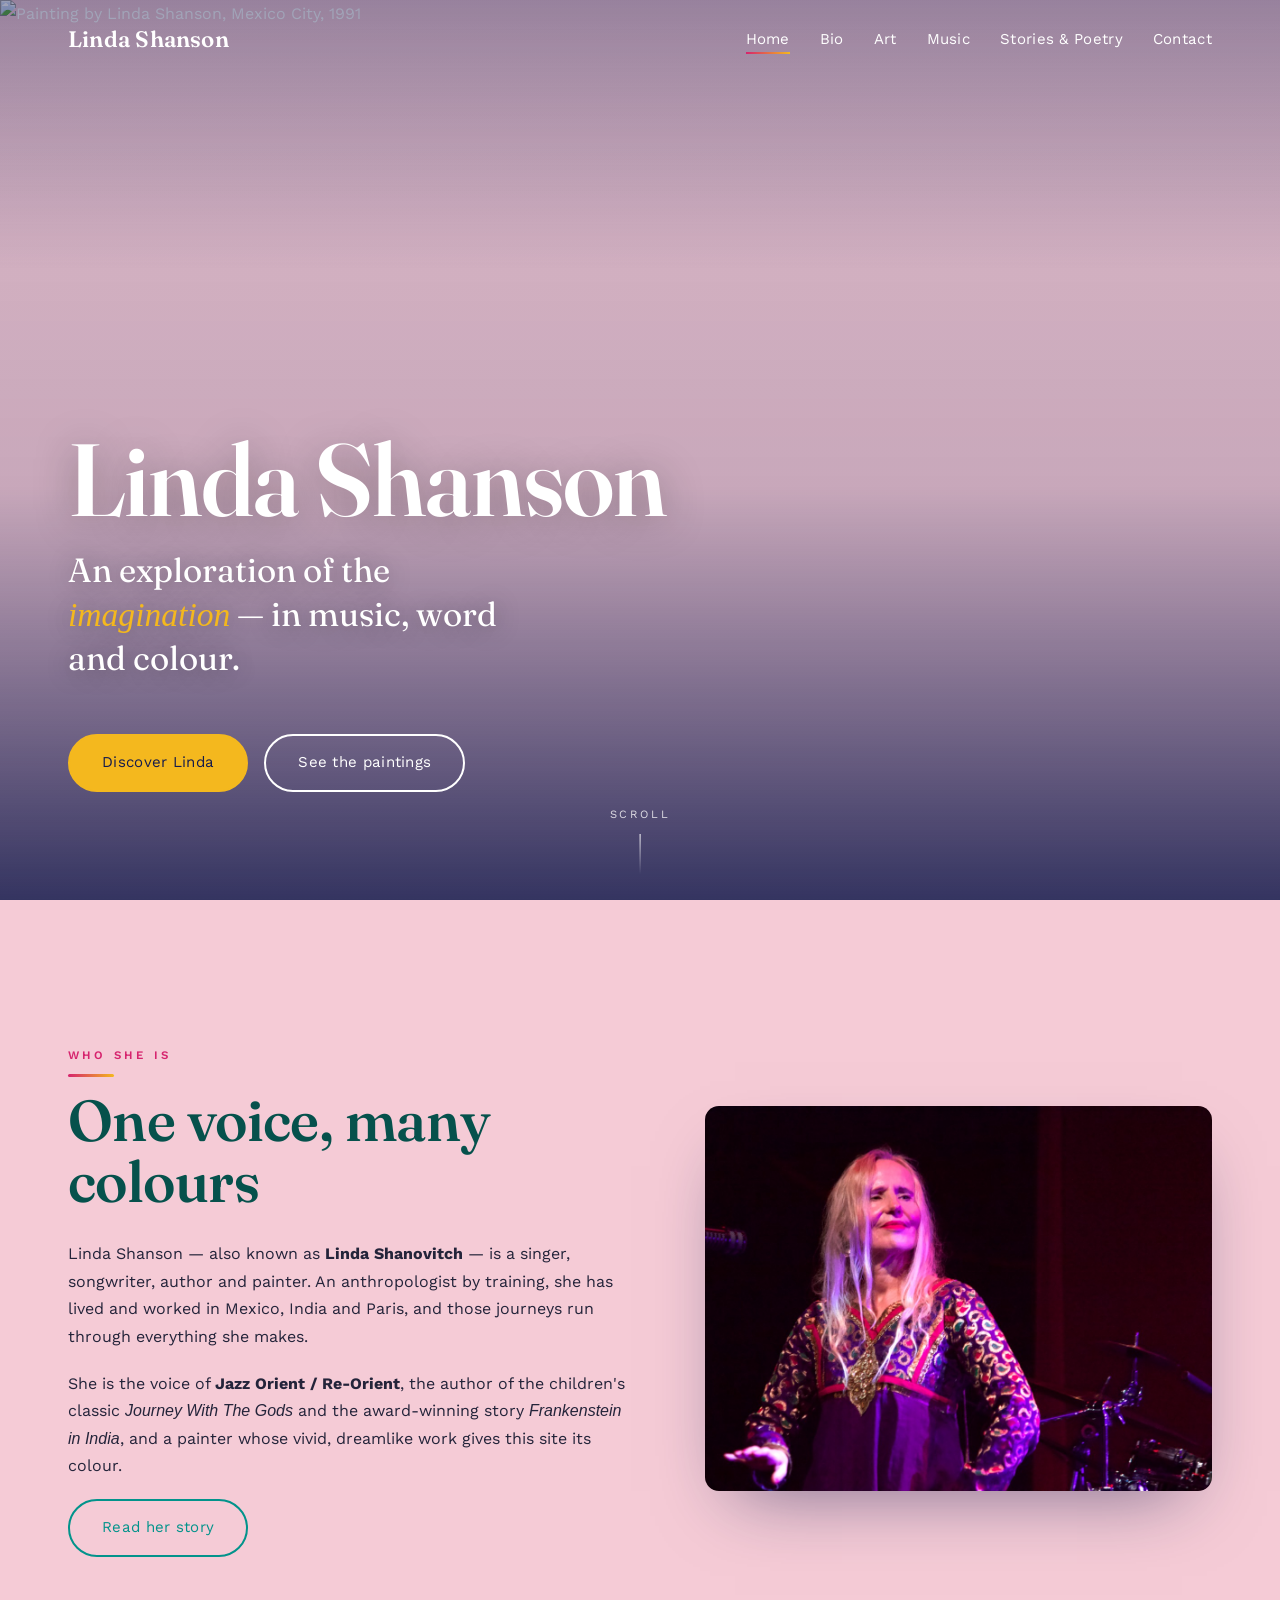
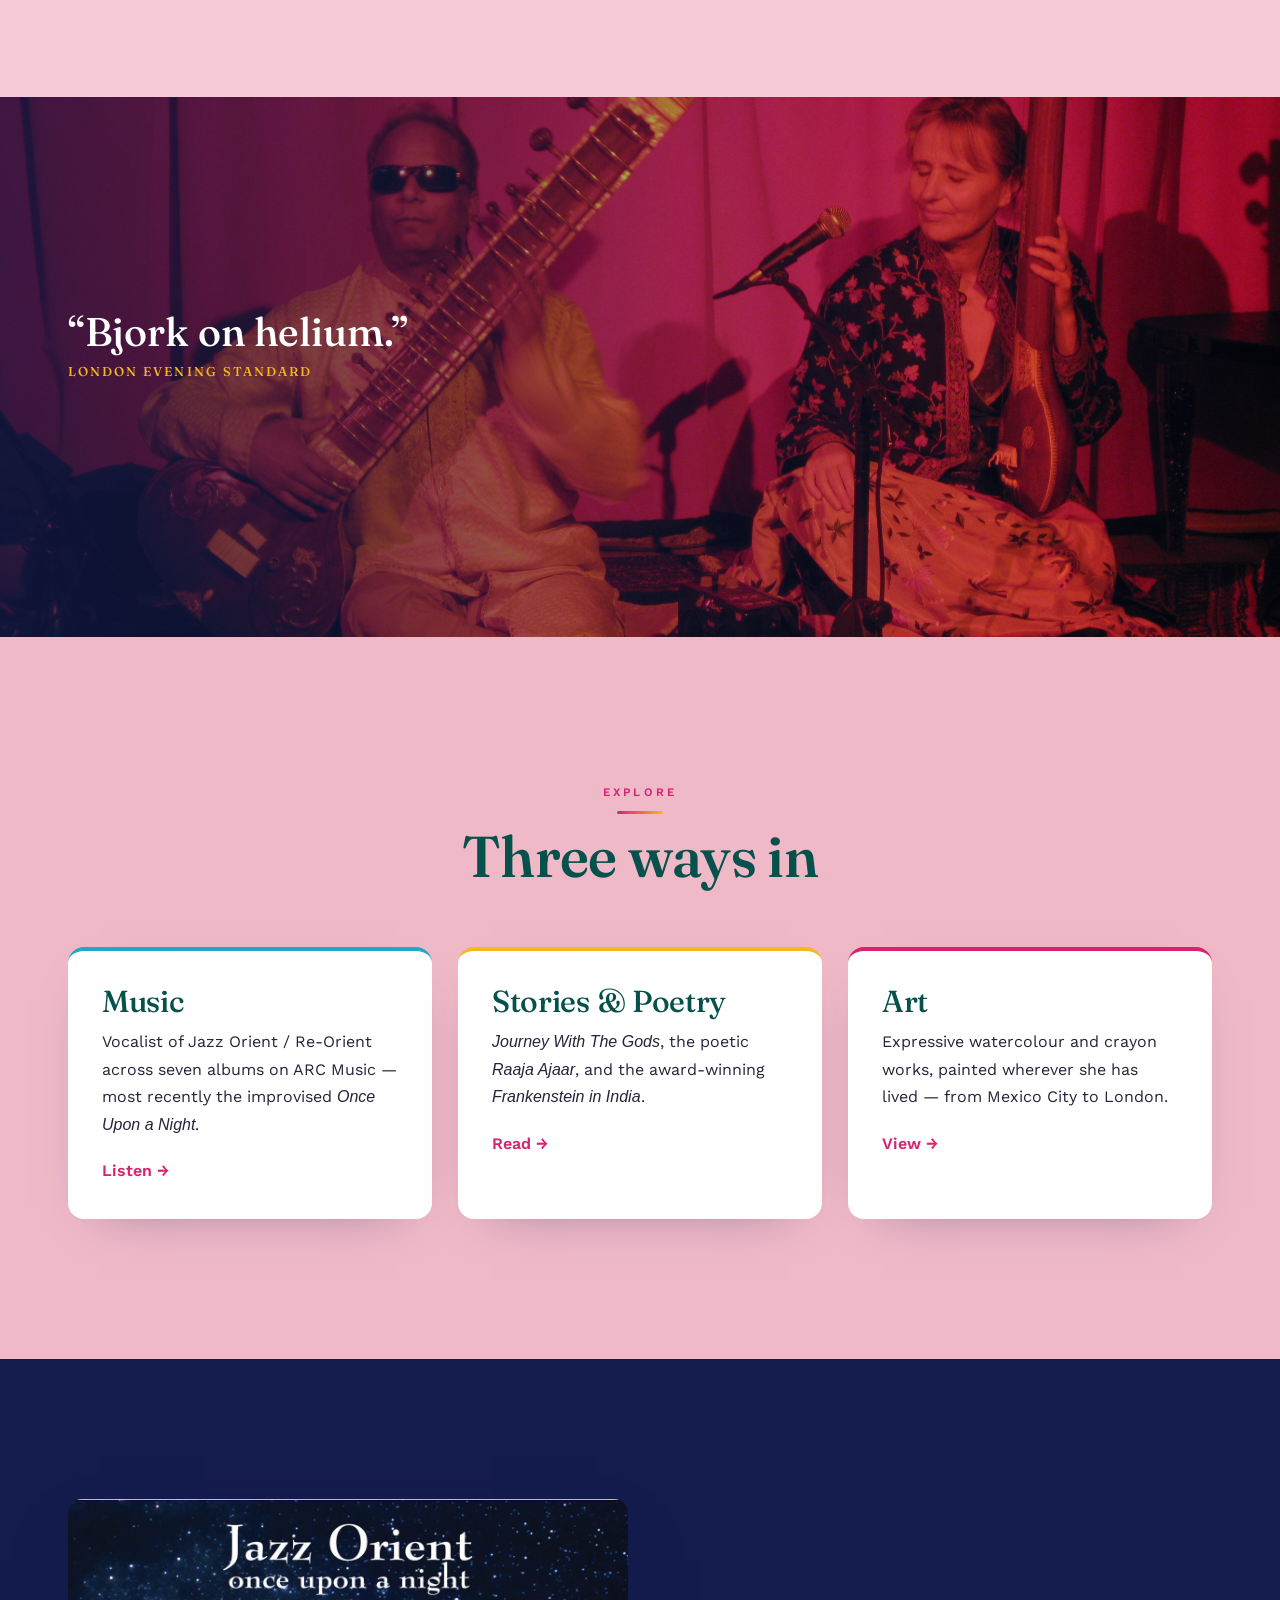
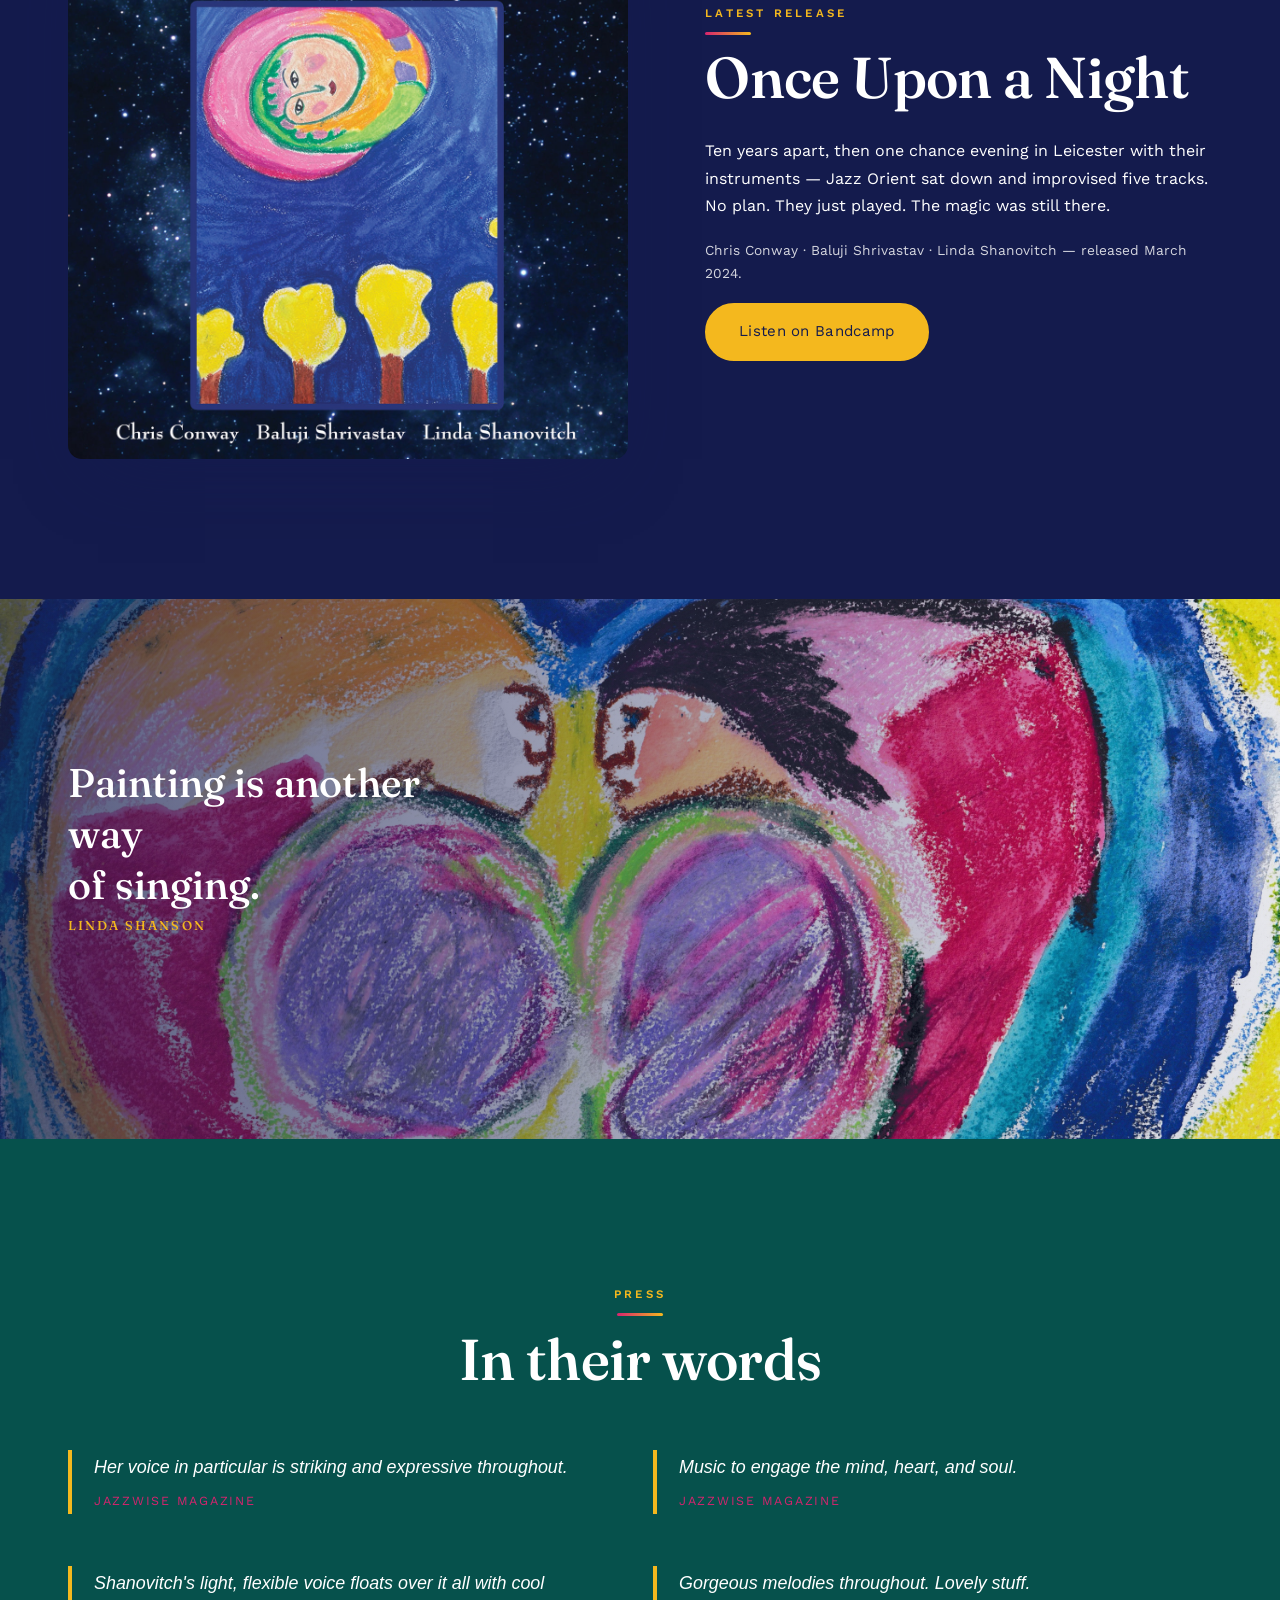
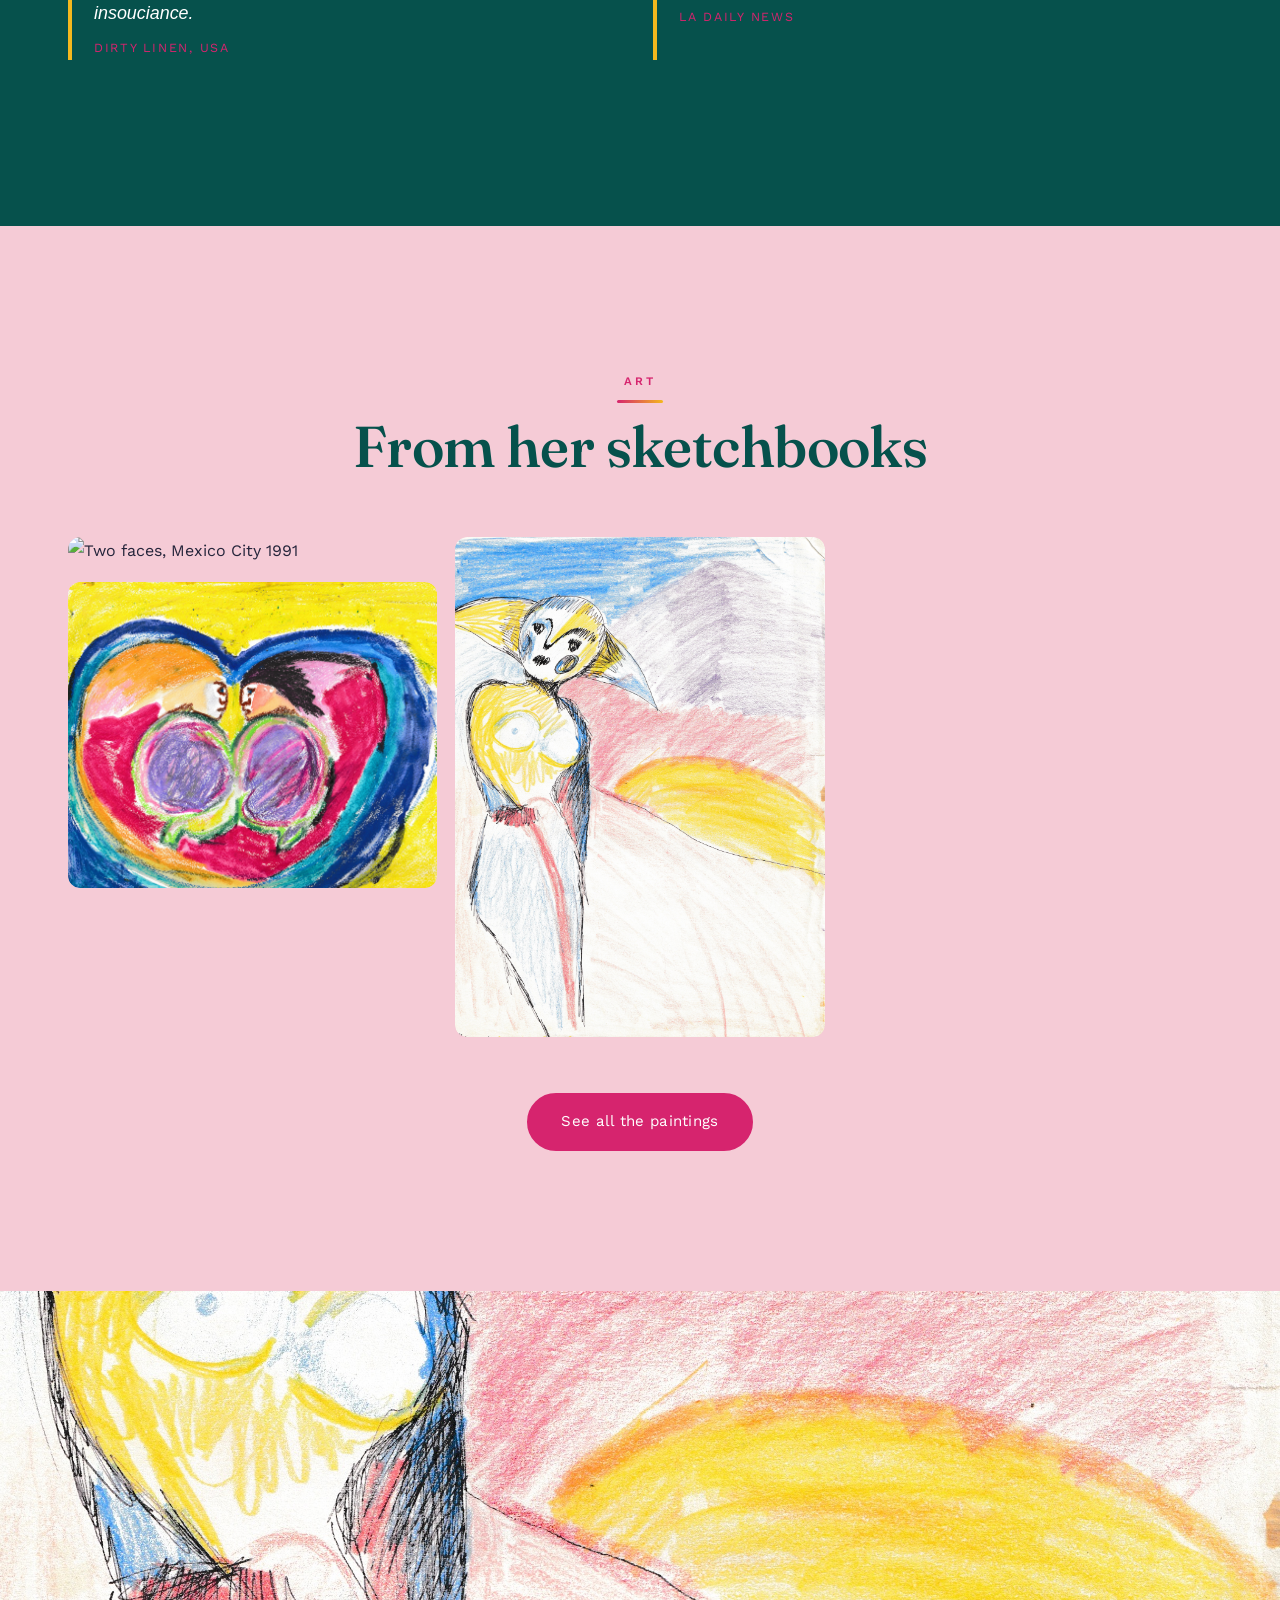
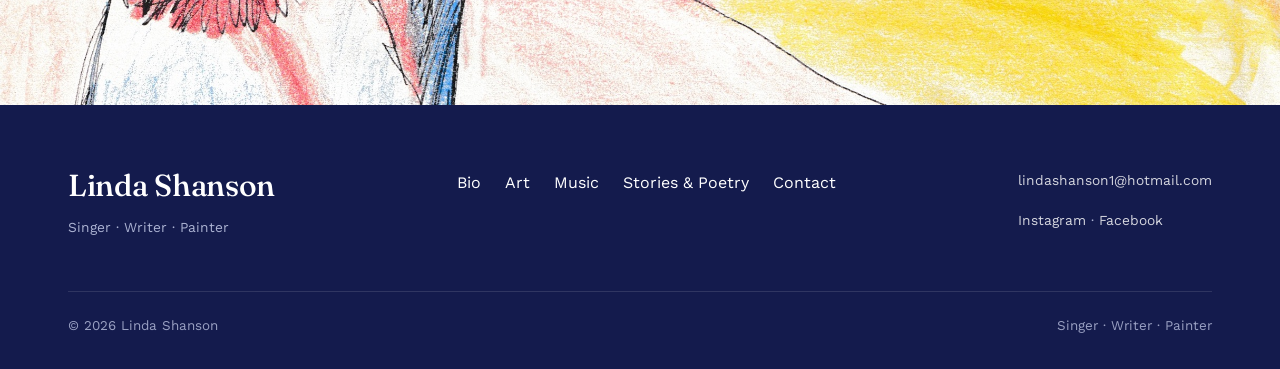
==== commit d03989a0: "Update homepage tagline to "An exploration of the imagination"" ====
--- a/index.html
+++ b/index.html
@@ -1,523 +1,200 @@
 <!DOCTYPE html>
 <html lang="en">
 <head>
-  <meta charset="UTF-8" />
-  <meta name="viewport" content="width=device-width, initial-scale=1.0" />
-  <title>Linda Shanson – An exploration of the imagination in music, word and colour</title>
-  <meta name="description" content="Official website of Linda Shanson – polymath working across music, dance, ceramics, visual arts and the written word. Singer, songwriter, anthropologist, author, co-founder of the Baluji Music Foundation, and manager of the Inner Vision Orchestra." />
-  <link rel="preconnect" href="https://fonts.googleapis.com" />
-  <link rel="preconnect" href="https://fonts.gstatic.com" crossorigin />
-  <link href="https://fonts.googleapis.com/css2?family=Cormorant+Garamond:ital,wght@0,300;0,400;0,600;0,700;1,300;1,400&family=Montserrat:wght@300;400;500;600&display=swap" rel="stylesheet" />
-  <link rel="stylesheet" href="style.css" />
+<meta charset="UTF-8">
+<script>document.documentElement.classList.add('js')</script>
+<meta name="viewport" content="width=device-width, initial-scale=1.0">
+<title>Linda Shanson | Singer · Writer · Painter</title>
+<meta name="description" content="Linda Shanson (Linda Shanovitch) — singer, songwriter, author and painter. Vocalist of Jazz Orient / Re-Orient, author of Journey With The Gods and the award-winning Frankenstein in India.">
+<link rel="preconnect" href="https://fonts.googleapis.com">
+<link rel="preconnect" href="https://fonts.gstatic.com" crossorigin>
+<link href="https://fonts.googleapis.com/css2?family=Fraunces:ital,opsz,wght@0,9..144,300..700;1,9..144,400..700&family=Work+Sans:wght@300;400;500;600&display=swap" rel="stylesheet">
+<link rel="stylesheet" href="assets/css/style.css">
 </head>
 <body>
 
-  <!-- ─── NAVIGATION ─────────────────────────────────────── -->
-  <nav id="navbar">
-    <div class="nav-inner">
-      <a href="#hero" class="nav-logo">Linda Shanson</a>
-      <button class="nav-toggle" aria-label="Toggle menu">&#9776;</button>
+<header class="site-header over-hero">
+  <div class="nav-bar">
+    <a href="index.html" class="brand">Linda Shanson</a>
+    <nav>
+      <button class="nav-toggle" aria-label="Toggle menu"><span></span><span></span><span></span></button>
       <ul class="nav-links">
-        <li><a href="#about">About</a></li>
-        <li><a href="#music">Music</a></li>
-        <li><a href="#orchestra">Orchestra</a></li>
-        <li><a href="#foundation">Foundation</a></li>
-        <li><a href="#videos">Videos</a></li>
-        <li><a href="#books">Books</a></li>
-        <li><a href="#contact">Contact</a></li>
+        <li><a href="index.html" class="active">Home</a></li>
+        <li><a href="bio.html">Bio</a></li>
+        <li><a href="art.html">Art</a></li>
+        <li class="has-dropdown">
+          <a href="music.html">Music</a>
+          <div class="dropdown"><a href="music.html#once-upon-a-night">Once Upon a Night</a></div>
+        </li>
+        <li class="has-dropdown">
+          <a href="stories.html">Stories &amp; Poetry</a>
+          <div class="dropdown">
+            <a href="raaja-ajaar.html">Raaja Ajaar</a>
+            <a href="journey-with-the-gods.html">Journey with the Gods</a>
+            <a href="frankenstein-in-india.html">Frankenstein in India</a>
+          </div>
+        </li>
+        <li><a href="contact.html">Contact</a></li>
       </ul>
-    </div>
-  </nav>
-
-  <!-- ─── HERO ───────────────────────────────────────────── -->
-  <section id="hero">
-    <div class="hero-overlay"></div>
-    <div class="hero-content">
-      <p class="hero-eyebrow">Music &nbsp;·&nbsp; Dance &nbsp;·&nbsp; Ceramics &nbsp;·&nbsp; Visual Arts &nbsp;·&nbsp; The Written Word</p>
-      <h1 class="hero-title">Linda Shanson</h1>
-      <p class="hero-sub">An exploration of the imagination<br>in music, word and colour.</p>
-      <div class="hero-cta">
-        <a href="#music" class="btn btn-primary">Explore Her Music</a>
-        <a href="#orchestra" class="btn btn-outline">Inner Vision Orchestra</a>
+    </nav>
+  </div>
+</header>
+
+<!-- ===================== HERO ===================== -->
+<section class="hero-full">
+  <img class="bg" src="assets/images/art-mexico-city-1991.jpg" alt="Painting by Linda Shanson, Mexico City, 1991">
+  <div class="hero-inner">
+    <h1>Linda Shanson</h1>
+    <p class="hero-poem">An exploration of the <em>imagination</em> — in music, word and colour.</p>
+    <div class="btn-row">
+      <a href="bio.html" class="btn light solid">Discover Linda</a>
+      <a href="art.html" class="btn light">See the paintings</a>
+    </div>
+  </div>
+  <div class="scroll-cue">Scroll<span></span></div>
+</section>
+
+<!-- ===================== INTRO ===================== -->
+<section class="panel cream">
+  <div class="wrap split reveal">
+    <div>
+      <span class="kicker" style="color:var(--rose)">Who she is</span>
+      <h2>One voice, many colours</h2>
+      <p>Linda Shanson — also known as <strong>Linda Shanovitch</strong> — is a singer, songwriter, author and painter. An anthropologist by training, she has lived and worked in Mexico, India and Paris, and those journeys run through everything she makes.</p>
+      <p>She is the voice of <strong>Jazz Orient / Re-Orient</strong>, the author of the children's classic <em>Journey With The Gods</em> and the award-winning story <em>Frankenstein in India</em>, and a painter whose vivid, dreamlike work gives this site its colour.</p>
+      <a href="bio.html" class="btn">Read her story</a>
+    </div>
+    <figure class="media">
+      <img src="assets/images/hero-performance.jpg" alt="Linda Shanson performing on stage" loading="lazy">
+    </figure>
+  </div>
+</section>
+
+<!-- ===================== BLEED: BJORK QUOTE ===================== -->
+<section class="bleed tint">
+  <img class="bg" src="assets/images/music-duo.jpg" alt="Linda Shanson and Baluji Shrivastav on stage">
+  <div class="bleed-text reveal">
+    <p class="pull">&ldquo;Bjork on helium.&rdquo;<cite>London Evening Standard</cite></p>
+  </div>
+</section>
+
+<!-- ===================== EXPLORE ===================== -->
+<section class="panel cream-2">
+  <div class="wrap">
+    <div class="section-head center reveal">
+      <span class="kicker" style="color:var(--rose)">Explore</span>
+      <h2>Three ways in</h2>
+    </div>
+    <div class="grid cols-3 reveal">
+      <a class="card c-turq" href="music.html" style="color:inherit">
+        <h3>Music</h3>
+        <p>Vocalist of Jazz Orient / Re-Orient across seven albums on ARC Music — most recently the improvised <em>Once Upon a Night</em>.</p>
+        <span class="read-more" style="color:var(--rose)">Listen &rarr;</span>
+      </a>
+      <a class="card c-gold" href="stories.html" style="color:inherit">
+        <h3>Stories &amp; Poetry</h3>
+        <p><em>Journey With The Gods</em>, the poetic <em>Raaja Ajaar</em>, and the award-winning <em>Frankenstein in India</em>.</p>
+        <span class="read-more" style="color:var(--rose)">Read &rarr;</span>
+      </a>
+      <a class="card c-rose" href="art.html" style="color:inherit">
+        <h3>Art</h3>
+        <p>Expressive watercolour and crayon works, painted wherever she has lived — from Mexico City to London.</p>
+        <span class="read-more" style="color:var(--rose)">View &rarr;</span>
+      </a>
+    </div>
+  </div>
+</section>
+
+<!-- ===================== MUSIC FEATURE ===================== -->
+<section class="panel night">
+  <div class="wrap split reveal">
+    <figure class="media">
+      <img src="assets/images/once-upon-a-night-cover.jpg" alt="Once Upon a Night — Jazz Orient album cover" loading="lazy">
+    </figure>
+    <div>
+      <span class="kicker">Latest release</span>
+      <h2>Once Upon a Night</h2>
+      <p>Ten years apart, then one chance evening in Leicester with their instruments — Jazz Orient sat down and improvised five tracks. No plan. They just played. The magic was still there.</p>
+      <p class="small">Chris Conway · Baluji Shrivastav · Linda Shanovitch — released March 2024.</p>
+      <a href="https://jazzorient.bandcamp.com/album/once-upon-a-night" target="_blank" rel="noopener" class="btn light solid">Listen on Bandcamp</a>
+    </div>
+  </div>
+</section>
+
+<!-- ===================== BLEED: HEART PAINTING ===================== -->
+<section class="bleed tint">
+  <img class="bg" src="assets/images/art-heart.jpg" alt="Heart painting by Linda Shanson">
+  <div class="bleed-text reveal">
+    <p class="pull">Painting is another way<br>of singing.<cite>Linda Shanson</cite></p>
+  </div>
+</section>
+
+<!-- ===================== PRESS ===================== -->
+<section class="panel teal">
+  <div class="wrap">
+    <div class="section-head center reveal">
+      <span class="kicker">Press</span>
+      <h2>In their words</h2>
+    </div>
+    <div class="press-grid reveal">
+      <blockquote class="quote-block">Her voice in particular is striking and expressive throughout.<cite>Jazzwise Magazine</cite></blockquote>
+      <blockquote class="quote-block">Music to engage the mind, heart, and soul.<cite>Jazzwise Magazine</cite></blockquote>
+      <blockquote class="quote-block">Shanovitch's light, flexible voice floats over it all with cool insouciance.<cite>Dirty Linen, USA</cite></blockquote>
+      <blockquote class="quote-block">Gorgeous melodies throughout. Lovely stuff.<cite>LA Daily News</cite></blockquote>
+    </div>
+  </div>
+</section>
+
+<!-- ===================== ART TEASER ===================== -->
+<section class="panel cream">
+  <div class="wrap">
+    <div class="section-head center reveal">
+      <span class="kicker" style="color:var(--rose)">Art</span>
+      <h2>From her sketchbooks</h2>
+    </div>
+    <div class="gallery reveal">
+      <figure><img src="assets/images/art-mexico-city-1991.jpg" alt="Two faces, Mexico City 1991" loading="lazy"><figcaption>Mexico City, 1991</figcaption></figure>
+      <figure><img src="assets/images/art-heart.jpg" alt="Heart painting" loading="lazy"><figcaption>Heart</figcaption></figure>
+      <figure><img src="assets/images/art-bird-figure.jpg" alt="Bird figure painting" loading="lazy"><figcaption>Bird figure</figcaption></figure>
+    </div>
+    <div class="text-center mt-lg reveal">
+      <a href="art.html" class="btn solid">See all the paintings</a>
+    </div>
+  </div>
+</section>
+
+<!-- ===================== BLEED: BIRD FIGURE ===================== -->
+<section class="bleed-strip">
+  <img src="assets/images/art-bird-figure.jpg" alt="Painting by Linda Shanson" loading="lazy">
+</section>
+
+<!-- ===================== FOOTER ===================== -->
+<footer class="site-footer">
+  <div class="wrap">
+    <div class="footer-grid">
+      <div>
+        <h3>Linda Shanson</h3>
+        <p class="small">Singer &middot; Writer &middot; Painter</p>
       </div>
-    </div>
-    <div class="hero-scroll-hint">
-      <span>Scroll</span>
-      <div class="scroll-line"></div>
-    </div>
-  </section>
-
-  <!-- ─── ABOUT ──────────────────────────────────────────── -->
-  <section id="about">
-    <div class="container">
-      <div class="section-label">About</div>
-      <div class="about-grid">
-        <div class="about-image-wrap">
-          <div class="about-image-frame">
-            <div class="about-image-placeholder">
-              <div class="image-initials">LS</div>
-              <p class="image-caption">Linda Shanson</p>
-            </div>
-          </div>
-          <div class="about-quote-block">
-            <blockquote>"An exploration of the imagination in music, word and colour."</blockquote>
-          </div>
-        </div>
-        <div class="about-text">
-          <h2 class="section-title">A Life Lived<br><em>in Many Worlds</em></h2>
-          <p>Linda Shanson is a polymath working across music, dance, ceramics, visual arts and the written word. She holds a BSc (Hons) in Anthropology, and her studies and early career took her to live and work in <strong>Mexico, India and Paris</strong> — experiences that continue to shape her life and creativity.</p>
-          <p>One of her earliest songs was composed at the age of thirteen and broadcast on the <strong>BBC Light Programme</strong>, and later published by <strong>Northern Songs Ltd.</strong> — who published and managed the songwriting catalogue of John Lennon and Paul McCartney.</p>
-          <p>As the wife and long-time artistic partner of the acclaimed blind sitarist and composer <strong>Baluji Shrivastav OBE</strong> — who has collaborated with Stevie Wonder, Annie Lennox and Shakira — Linda has played a central role in one of the most remarkable musical partnerships in contemporary world music.</p>
-          <div class="about-facts">
-            <div class="fact">
-              <span class="fact-number">6+</span>
-              <span class="fact-label">Albums Released</span>
-            </div>
-            <div class="fact">
-              <span class="fact-number">2008</span>
-              <span class="fact-label">Foundation Co-Founded</span>
-            </div>
-            <div class="fact">
-              <span class="fact-number">13</span>
-              <span class="fact-label">Age of First BBC Broadcast</span>
-            </div>
-            <div class="fact">
-              <span class="fact-number">3</span>
-              <span class="fact-label">Continents Lived &amp; Worked</span>
-            </div>
-          </div>
-        </div>
+      <ul class="footer-nav">
+        <li><a href="bio.html">Bio</a></li>
+        <li><a href="art.html">Art</a></li>
+        <li><a href="music.html">Music</a></li>
+        <li><a href="stories.html">Stories &amp; Poetry</a></li>
+        <li><a href="contact.html">Contact</a></li>
+      </ul>
+      <div>
+        <p class="small"><a href="mailto:lindashanson1@hotmail.com">lindashanson1@hotmail.com</a></p>
+        <p class="small"><a href="https://www.instagram.com/lindashanson" target="_blank" rel="noopener">Instagram</a> &middot; <a href="https://www.facebook.com/lindashansonartist/" target="_blank" rel="noopener">Facebook</a></p>
       </div>
     </div>
-  </section>
-
-  <!-- ─── MUSIC ──────────────────────────────────────────── -->
-  <section id="music" class="section-dark">
-    <div class="container">
-      <div class="section-label light">Music</div>
-      <h2 class="section-title light">Jazz Orient &amp;<br><em>Re-Orient</em></h2>
-      <p class="section-intro light">For over a decade Linda has been the voice of <strong>Jazz Orient</strong> (also known as <strong>Re-Orient</strong>) alongside sitar maestro Baluji Shrivastav OBE. Their music is a kaleidoscope of jazz, Eastern European, Middle Eastern and Indian influences — intricate, joyful and transcendent.</p>
-
-      <div class="albums-grid">
-        <div class="album-card">
-          <div class="album-cover" style="background: linear-gradient(135deg,#1a1a2e,#16213e);">
-            <div class="album-icon">&#9836;</div>
-          </div>
-          <div class="album-info">
-            <h3>Bird Dancer</h3>
-            <p>A soaring journey through Indo-jazz soundscapes featuring Linda's distinctive vocals alongside Baluji's masterful sitar.</p>
-            <span class="album-label">ARC Music / Naxos</span>
-          </div>
-        </div>
-        <div class="album-card">
-          <div class="album-cover" style="background: linear-gradient(135deg,#2d1b4e,#1a0a2e);">
-            <div class="album-icon">&#9836;</div>
-          </div>
-          <div class="album-info">
-            <h3>Dangerous Ground</h3>
-            <p>Bold and adventurous, this album pushes the boundaries of world music fusion with fearless creativity.</p>
-            <span class="album-label">ARC Music / Naxos</span>
-          </div>
-        </div>
-        <div class="album-card">
-          <div class="album-cover" style="background: linear-gradient(135deg,#1e3a2f,#0d1f17);">
-            <div class="album-icon">&#9836;</div>
-          </div>
-          <div class="album-info">
-            <h3>Live at the South Bank</h3>
-            <p>Captured live at one of London's most iconic venues, this album radiates the energy of Jazz Orient in concert.</p>
-            <span class="album-label">ARC Music / Naxos</span>
-          </div>
-        </div>
-        <div class="album-card">
-          <div class="album-cover" style="background: linear-gradient(135deg,#3a1e2d,#1f0d17);">
-            <div class="album-icon">&#9836;</div>
-          </div>
-          <div class="album-info">
-            <h3>Undiscovered Time</h3>
-            <p class="album-year">2012</p>
-            <p>A meditative exploration of time, culture and musical identity — featuring guest artists Hossam Ramzy, Guy Barker and Andy Sheppard.</p>
-            <span class="album-label">ARC Music / Naxos</span>
-          </div>
-        </div>
-        <div class="album-card">
-          <div class="album-cover" style="background: linear-gradient(135deg,#2e2a1a,#1a160d);">
-            <div class="album-icon">&#9834;</div>
-          </div>
-          <div class="album-info">
-            <h3>Sangeet</h3>
-            <p class="album-year">Single · 2022</p>
-            <p>The latest offering from Jazz Orient — a beautiful return to form after a decade, the word <em>sangeet</em> meaning "music" in Sanskrit.</p>
-            <span class="album-label">Jazz Orient / Bandcamp</span>
-          </div>
-        </div>
-      </div>
-
-      <div class="collaborators">
-        <h3>Featured Collaborators</h3>
-        <div class="collab-list">
-          <span>Hossam Ramzy</span>
-          <span>Andy Sheppard</span>
-          <span>Guy Barker</span>
-          <span>Talvin Singh</span>
-          <span>Chris Conway</span>
-          <span>Fiaz Khan</span>
-        </div>
-      </div>
-
-      <div class="listen-cta">
-        <p>Listen to Jazz Orient on</p>
-        <div class="listen-links">
-          <a href="https://jazzorient.bandcamp.com/" target="_blank" rel="noopener" class="listen-btn">Bandcamp</a>
-          <a href="https://music.apple.com/us/artist/linda-shanovitch/373686639" target="_blank" rel="noopener" class="listen-btn">Apple Music</a>
-          <a href="https://www.deezer.com/en/artist/1846591" target="_blank" rel="noopener" class="listen-btn">Deezer</a>
-          <a href="https://www.discogs.com/artist/3557246-Linda-Shanson" target="_blank" rel="noopener" class="listen-btn">Discogs</a>
-        </div>
-      </div>
-    </div>
-  </section>
-
-  <!-- ─── ORCHESTRA ─────────────────────────────────────── -->
-  <section id="orchestra">
-    <div class="container">
-      <div class="section-label">Orchestra</div>
-      <div class="orchestra-intro">
-        <h2 class="section-title">Inner Vision Orchestra</h2>
-        <p class="section-intro">The world's only professional ensemble of blind and visually impaired musicians — a groundbreaking achievement in music and inclusion.</p>
-      </div>
-
-      <div class="orchestra-feature">
-        <div class="orchestra-text">
-          <h3>Breaking Barriers Through Music</h3>
-          <p>Linda Shanson co-founded the <strong>Inner Vision Orchestra</strong> in 2012 alongside her husband Baluji Shrivastav OBE. Born from a desire to overcome the discrimination that blind musicians face, the orchestra has grown into a celebrated eighteen-piece ensemble drawing musicians from around the world.</p>
-          <p>Their repertoire moves across songs from <strong>Iran, Lebanon, Afghanistan, India and Nigeria</strong>, through soulful Gospel and Blues, to sublime Indian Ragas and Western Classical compositions. BBC Radio 3's Sean Rafferty called them a <em>"magical mixture of sounds."</em></p>
-          <p>Linda serves as <strong>Manager of the Orchestra</strong>, driving its vision, performances and outreach programmes that transform lives through music education and performance.</p>
-
-          <div class="milestone-list">
-            <div class="milestone">
-              <span class="milestone-year">2012</span>
-              <span class="milestone-event">Founded · Inner Vision Orchestra established</span>
-            </div>
-            <div class="milestone">
-              <span class="milestone-year">2012</span>
-              <span class="milestone-event">Paralympics Closing Ceremony, London — performed with Coldplay</span>
-            </div>
-            <div class="milestone">
-              <span class="milestone-year">2020</span>
-              <span class="milestone-event">Inner Vision Concert Series — YouTube streaming concerts</span>
-            </div>
-            <div class="milestone">
-              <span class="milestone-year">2023</span>
-              <span class="milestone-event">IBSA World Games Opening Ceremony, Symphony Hall Birmingham</span>
-            </div>
-            <div class="milestone">
-              <span class="milestone-year">2023</span>
-              <span class="milestone-event">EFG London Jazz Festival headline performance</span>
-            </div>
-          </div>
-        </div>
-        <div class="orchestra-visual">
-          <div class="orchestra-badge">
-            <div class="badge-icon">♩</div>
-            <p class="badge-title">World's Only</p>
-            <p class="badge-sub">Professional Blind Orchestra</p>
-          </div>
-          <div class="venues-grid">
-            <div class="venue">Queen Elizabeth Hall</div>
-            <div class="venue">Royal Opera House, Mumbai</div>
-            <div class="venue">British Council Theatre, Delhi</div>
-            <div class="venue">Symphony Hall, Birmingham</div>
-            <div class="venue">Norwich Arts Centre</div>
-            <div class="venue">Rich Mix, London</div>
-          </div>
-        </div>
-      </div>
-    </div>
-  </section>
-
-  <!-- ─── FOUNDATION ────────────────────────────────────── -->
-  <section id="foundation" class="section-gold">
-    <div class="container">
-      <div class="section-label">Foundation</div>
-      <div class="foundation-grid">
-        <div class="foundation-text">
-          <h2 class="section-title">Baluji Music<br><em>Foundation</em></h2>
-          <p>In 2008, Linda Shanson and Baluji Shrivastav OBE co-founded the <strong>Baluji Music Foundation</strong>, a registered UK charity dedicated to transforming the lives of blind and visually impaired musicians.</p>
-          <p>The Foundation promotes participation of disabled people in music at the highest professional level — from education and mentorship to world-class performance. It founded the Inner Vision Orchestra and runs creative projects in schools, hospitals and care settings across Greater London.</p>
-          <p>Through partnerships with organisations like <strong>Live Music Now</strong>, the Foundation continues to expand its reach, creating opportunities for blind musicians that simply did not exist before.</p>
-          <a href="https://www.balujimusicfoundation.org" target="_blank" rel="noopener" class="btn btn-dark">Visit the Foundation</a>
-        </div>
-        <div class="foundation-mission">
-          <div class="mission-card">
-            <div class="mission-icon">🎵</div>
-            <h4>Musical Excellence</h4>
-            <p>Supporting blind musicians to perform at the highest professional standard on the world stage.</p>
-          </div>
-          <div class="mission-card">
-            <div class="mission-icon">🌍</div>
-            <h4>Global Reach</h4>
-            <p>Performances at venues from the Queen Elizabeth Hall to the Royal Opera House, Mumbai.</p>
-          </div>
-          <div class="mission-card">
-            <div class="mission-icon">🏫</div>
-            <h4>Education</h4>
-            <p>Interactive workshops and projects in special schools, hospitals and social care settings.</p>
-          </div>
-          <div class="mission-card">
-            <div class="mission-icon">❤️</div>
-            <h4>Inclusion</h4>
-            <p>Breaking down barriers so that disability is never an obstacle to musical brilliance.</p>
-          </div>
-        </div>
-      </div>
-    </div>
-  </section>
-
-  <!-- ─── VIDEOS ─────────────────────────────────────────── -->
-  <section id="videos" class="section-dark">
-    <div class="container">
-      <div class="section-label light">Watch</div>
-      <h2 class="section-title light">Videos &amp;<br><em>Performances</em></h2>
-      <p class="section-intro light">Experience Linda Shanson and her ensembles in performance — from intimate studio recordings to landmark concert stages.</p>
-
-      <div class="video-grid">
-        <div class="video-card featured">
-          <div class="video-thumb" onclick="openVideo('https://www.youtube.com/results?search_query=Jazz+Orient+Linda+Shanovitch')">
-            <div class="play-btn">&#9654;</div>
-            <div class="video-info-overlay">
-              <span class="video-tag">Jazz Orient</span>
-              <p>Live Performances</p>
-            </div>
-          </div>
-          <div class="video-meta">
-            <h3>Jazz Orient – Live</h3>
-            <p>Watch Jazz Orient perform their unique blend of Indo-jazz world music fusion. Featuring Linda Shanson on vocals and Baluji Shrivastav on sitar.</p>
-            <a href="https://www.youtube.com/results?search_query=Jazz+Orient+Linda+Shanovitch" target="_blank" rel="noopener" class="video-link">Watch on YouTube →</a>
-          </div>
-        </div>
-
-        <div class="video-card">
-          <div class="video-thumb" onclick="openVideo('https://www.youtube.com/results?search_query=Inner+Vision+Orchestra+Baluji')">
-            <div class="play-btn">&#9654;</div>
-            <div class="video-info-overlay">
-              <span class="video-tag">Orchestra</span>
-              <p>Inner Vision Orchestra</p>
-            </div>
-          </div>
-          <div class="video-meta">
-            <h3>Inner Vision Orchestra</h3>
-            <p>The world's only blind professional orchestra in concert — a moving and magical experience.</p>
-            <a href="https://www.youtube.com/results?search_query=Inner+Vision+Orchestra+Baluji" target="_blank" rel="noopener" class="video-link">Watch on YouTube →</a>
-          </div>
-        </div>
-
-        <div class="video-card">
-          <div class="video-thumb" onclick="openVideo('https://www.youtube.com/results?search_query=Re-Orient+Baluji+Shrivastav')">
-            <div class="play-btn">&#9654;</div>
-            <div class="video-info-overlay">
-              <span class="video-tag">Re-Orient</span>
-              <p>Re-Orient Performances</p>
-            </div>
-          </div>
-          <div class="video-meta">
-            <h3>Re-Orient</h3>
-            <p>The earlier incarnation of the band, featuring Linda, Baluji and Chris Conway in stunning world music performances.</p>
-            <a href="https://www.youtube.com/results?search_query=Re-Orient+Baluji+Shrivastav" target="_blank" rel="noopener" class="video-link">Watch on YouTube →</a>
-          </div>
-        </div>
-
-        <div class="video-card">
-          <div class="video-thumb" onclick="openVideo('https://www.youtube.com/results?search_query=Baluji+Shrivastav+Linda+sitar+vocals')">
-            <div class="play-btn">&#9654;</div>
-            <div class="video-info-overlay">
-              <span class="video-tag">Duo</span>
-              <p>Baluji &amp; Linda</p>
-            </div>
-          </div>
-          <div class="video-meta">
-            <h3>Baluji &amp; Linda – Duo</h3>
-            <p>Intimate performances by the husband-and-wife duo — sitar and voice, in perfect dialogue.</p>
-            <a href="https://www.youtube.com/results?search_query=Baluji+Shrivastav+Linda+sitar+vocals" target="_blank" rel="noopener" class="video-link">Watch on YouTube →</a>
-          </div>
-        </div>
-      </div>
-
-      <div class="video-channel-cta">
-        <p>Explore the full collection of performances on the Baluji Music Foundation's YouTube channel</p>
-        <a href="https://www.youtube.com/@BalujiMusicFoundation" target="_blank" rel="noopener" class="btn btn-outline">YouTube Channel →</a>
-      </div>
-    </div>
-  </section>
-
-  <!-- ─── IBSA ANTHEM ───────────────────────────────────── -->
-  <section id="ibsa" class="section-feature">
-    <div class="container">
-      <div class="feature-content">
-        <div class="feature-badge">Composer</div>
-        <h2>IBSA World Games Anthem</h2>
-        <p>Linda Shanson composed the official <strong>IBSA World Games Anthem</strong>, performed at the Opening Ceremony of the 2023 IBSA World Games at <strong>Symphony Hall, Birmingham</strong> — one of the UK's greatest concert halls — by the Inner Vision Orchestra. A landmark moment for blind sport and blind music, united on one stage.</p>
-        <a href="https://ibsasport.org/the-inner-vision-orchestra-opens-the-2023-ibsa-world-games/" target="_blank" rel="noopener" class="btn btn-primary">Read About the Ceremony →</a>
-      </div>
-      <div class="feature-image-area">
-        <div class="feature-visual">
-          <div class="visual-circle c1"></div>
-          <div class="visual-circle c2"></div>
-          <div class="visual-circle c3"></div>
-          <div class="visual-text">
-            <p class="visual-year">2023</p>
-            <p class="visual-event">IBSA World Games</p>
-            <p class="visual-venue">Symphony Hall</p>
-            <p class="visual-city">Birmingham</p>
-          </div>
-        </div>
-      </div>
-    </div>
-  </section>
-
-  <!-- ─── BOOKS ──────────────────────────────────────────── -->
-  <section id="books">
-    <div class="container">
-      <div class="section-label">Books</div>
-      <h2 class="section-title">The Written Word</h2>
-      <div class="books-grid">
-        <div class="book-card">
-          <div class="book-cover">
-            <div class="book-spine"></div>
-            <div class="book-front">
-              <h3>Frankenstein in India</h3>
-              <p>Linda Shanson</p>
-            </div>
-          </div>
-          <div class="book-info">
-            <h3>Frankenstein in India</h3>
-            <p class="book-publisher">Published by Sampson Low · 2018</p>
-            <p>An extraordinary work that draws on Linda's lived experience in India, her background in anthropology, and her gift for narrative. A unique fusion of East and West in literary form — a book that, like her music, defies easy categorisation.</p>
-            <a href="https://sampsonlow.co/2018/11/20/frankenstein-in-india-linda-shanson/" target="_blank" rel="noopener" class="btn btn-secondary">Learn More →</a>
-          </div>
-        </div>
-        <div class="book-poetry">
-          <h3>Poetry &amp; Lyrics</h3>
-          <p>Throughout her career Linda has been a poet as well as a lyricist — her words flowing between sung verse and written page. She served as poet for <em>Raaja-Ajaar</em>, a commissioned work where she narrated and sang her own texts. Her lyrics span English, Hindi and beyond, rooted in her life across three continents.</p>
-          <blockquote class="poetry-quote">
-            "Her gift is to make the unfamiliar feel like home,<br>and the familiar glow with new mystery."
-          </blockquote>
-        </div>
-      </div>
-    </div>
-  </section>
-
-  <!-- ─── PRESS ──────────────────────────────────────────── -->
-  <section id="press" class="section-dark">
-    <div class="container">
-      <div class="section-label light">Press</div>
-      <h2 class="section-title light">What They're<br><em>Saying</em></h2>
-      <div class="press-grid">
-        <div class="press-card">
-          <p class="press-quote">"A magical mixture of sounds."</p>
-          <p class="press-source">Sean Rafferty, BBC Radio 3 – <em>In Tune</em></p>
-        </div>
-        <div class="press-card">
-          <p class="press-quote">"Jazz Orient perform a unique blend of jazz/world music fusion to stunning effect."</p>
-          <p class="press-source">ARC Music Productions</p>
-        </div>
-        <div class="press-card">
-          <p class="press-quote">"Music for the heart, mind and soul."</p>
-          <p class="press-source">Live Reviews – Jazz Orient</p>
-        </div>
-        <div class="press-card">
-          <p class="press-quote">"A kaleidoscope of rhythms and melodies with intricate patterns of percussive footwork and graceful movements from Indian dance."</p>
-          <p class="press-source">Baluji Music Foundation</p>
-        </div>
-      </div>
-    </div>
-  </section>
-
-  <!-- ─── CONTACT ────────────────────────────────────────── -->
-  <section id="contact">
-    <div class="container">
-      <div class="section-label">Contact</div>
-      <div class="contact-grid">
-        <div class="contact-text">
-          <h2 class="section-title">Get in Touch</h2>
-          <p>For bookings, press enquiries, or to learn more about Linda's work and the Baluji Music Foundation, please get in touch.</p>
-          <div class="contact-links">
-            <a href="mailto:lindashanson1@hotmail.com" class="contact-item">
-              <span class="contact-icon">✉</span>
-              <span>lindashanson1@hotmail.com</span>
-            </a>
-            <a href="https://www.facebook.com/lindashansonartist/" target="_blank" rel="noopener" class="contact-item">
-              <span class="contact-icon">f</span>
-              <span>Linda Shanson Artist on Facebook</span>
-            </a>
-            <a href="https://www.balujimusicfoundation.org" target="_blank" rel="noopener" class="contact-item">
-              <span class="contact-icon">♩</span>
-              <span>Baluji Music Foundation</span>
-            </a>
-          </div>
-        </div>
-        <div class="contact-form-wrap">
-          <form class="contact-form" onsubmit="handleSubmit(event)">
-            <div class="form-group">
-              <label for="name">Name</label>
-              <input type="text" id="name" name="name" placeholder="Your name" required />
-            </div>
-            <div class="form-group">
-              <label for="email">Email</label>
-              <input type="email" id="email" name="email" placeholder="your@email.com" required />
-            </div>
-            <div class="form-group">
-              <label for="subject">Subject</label>
-              <select id="subject" name="subject">
-                <option value="booking">Booking Enquiry</option>
-                <option value="press">Press / Media</option>
-                <option value="foundation">Foundation</option>
-                <option value="general">General</option>
-              </select>
-            </div>
-            <div class="form-group">
-              <label for="message">Message</label>
-              <textarea id="message" name="message" rows="5" placeholder="Your message..." required></textarea>
-            </div>
-            <button type="submit" class="btn btn-primary full-width">Send Message</button>
-          </form>
-          <div id="form-success" class="form-success" style="display:none;">
-            <p>✓ Thank you — your message has been sent.</p>
-          </div>
-        </div>
-      </div>
-    </div>
-  </section>
-
-  <!-- ─── FOOTER ─────────────────────────────────────────── -->
-  <footer id="footer">
-    <div class="container">
-      <div class="footer-inner">
-        <div class="footer-brand">
-          <p class="footer-logo">Linda Shanson</p>
-          <p class="footer-tagline">Singer · Songwriter · Author · Visionary</p>
-        </div>
-        <div class="footer-links">
-          <a href="#about">About</a>
-          <a href="#music">Music</a>
-          <a href="#orchestra">Orchestra</a>
-          <a href="#foundation">Foundation</a>
-          <a href="#videos">Videos</a>
-          <a href="#books">Books</a>
-          <a href="#contact">Contact</a>
-        </div>
-        <div class="footer-social">
-          <a href="https://www.facebook.com/lindashansonartist/" target="_blank" rel="noopener" aria-label="Facebook">Facebook</a>
-          <a href="https://jazzorient.bandcamp.com/" target="_blank" rel="noopener" aria-label="Bandcamp">Bandcamp</a>
-          <a href="https://www.balujimusicfoundation.org" target="_blank" rel="noopener" aria-label="Foundation">Foundation</a>
-        </div>
-      </div>
-      <div class="footer-bottom">
-        <p>&copy; <span id="year"></span> Linda Shanson. All rights reserved.</p>
-        <p class="footer-credit">Website by <a href="https://github.com/balujimusicfoundation/lindawebsite" target="_blank" rel="noopener">GitHub</a></p>
-      </div>
-    </div>
-  </footer>
-
-  <script src="script.js"></script>
+    <div class="footer-bottom">
+      <span>&copy; <span id="year"></span> Linda Shanson</span>
+      <span>Singer &middot; Writer &middot; Painter</span>
+    </div>
+  </div>
+</footer>
+
+<script src="assets/js/nav.js"></script>
 </body>
 </html>
--- a/assets/css/style.css
+++ b/assets/css/style.css
@@ -0,0 +1,463 @@
+/* ============================================================
+   Linda Shanson — painterly, full-bleed site
+   Palette drawn from Linda's own paintings + the teal she likes
+   ============================================================ */
+
+:root{
+  /* painting palette */
+  --night:      #141B4D;   /* deep night-sky blue (album cover) */
+  --night-2:    #1E2A6E;
+  --teal-deep:  #06514C;   /* her signature teal */
+  --teal:       #02938B;
+  --turq:       #22A7C4;
+  --rose:       #D6246E;
+  --magenta:    #E8558F;
+  --gold:       #F4B81E;
+  --orange:     #EC6033;
+  --purple:     #6B4E9E;
+  --green:      #46A24B;
+
+  --cream:      #F5CBD6;   /* pastel pink paper */
+  --cream-2:    #EFB9C8;
+  --ink:        #24243A;
+  --ink-soft:   #4d4c63;
+
+  --font: 'Work Sans', -apple-system, BlinkMacSystemFont, sans-serif;
+  --font-display: 'Fraunces', Georgia, serif;
+
+  --wrap: 1200px;
+  --wrap-narrow: 780px;
+}
+
+*,*::before,*::after{ box-sizing:border-box; }
+
+html{ scroll-behavior:smooth; }
+
+body{
+  margin:0;
+  font-family:var(--font);
+  font-weight:400;
+  color:var(--ink);
+  background:var(--cream);
+  line-height:1.72;
+  -webkit-font-smoothing:antialiased;
+  overflow-x:hidden;
+}
+
+h1,h2,h3,h4{
+  font-family:var(--font-display);
+  font-optical-sizing:auto;
+  font-weight:560;
+  line-height:1.06;
+  margin:0 0 .5em;
+  color:var(--teal-deep);
+  letter-spacing:-.01em;
+}
+h1{ font-size:clamp(3rem,8vw,6.5rem); font-weight:600; }
+h2{ font-size:clamp(2rem,5vw,3.6rem); }
+h3{ font-size:clamp(1.35rem,2.6vw,1.9rem); font-weight:500; }
+
+p{ margin:0 0 1.2em; }
+a{ color:var(--teal); text-decoration:none; transition:color .2s; }
+a:hover{ color:var(--rose); }
+img{ max-width:100%; display:block; }
+
+.wrap{ max-width:var(--wrap); margin:0 auto; padding:0 28px; }
+.narrow{ max-width:var(--wrap-narrow); margin-left:auto; margin-right:auto; }
+
+.kicker{
+  display:inline-block;
+  text-transform:uppercase;
+  letter-spacing:.28em;
+  font-size:.72rem;
+  font-weight:600;
+  margin-bottom:1.1em;
+}
+.kicker::after{
+  content:"";
+  display:block;
+  width:46px; height:3px;
+  margin-top:.7em;
+  background:linear-gradient(90deg,var(--rose),var(--gold));
+  border-radius:3px;
+}
+
+/* ============================================================
+   HEADER / NAV
+   ============================================================ */
+.site-header{
+  position:fixed; top:0; left:0; right:0; z-index:200;
+  transition:background .4s ease, box-shadow .4s ease, padding .3s ease;
+  background:rgba(251,247,239,.94);
+  backdrop-filter:blur(10px);
+  box-shadow:0 1px 0 rgba(6,81,76,.12);
+}
+/* transparent variant used over a full-bleed hero */
+.site-header.over-hero{
+  background:transparent;
+  backdrop-filter:none;
+  box-shadow:none;
+}
+.site-header.over-hero.scrolled{
+  background:rgba(20,27,77,.86);
+  backdrop-filter:blur(10px);
+  box-shadow:0 2px 24px rgba(0,0,0,.25);
+}
+.nav-bar{
+  max-width:var(--wrap); margin:0 auto;
+  padding:20px 28px;
+  display:flex; align-items:center; justify-content:space-between;
+}
+.brand{
+  font-family:var(--font-display);
+  font-weight:600; font-size:1.4rem; letter-spacing:.01em;
+  color:var(--teal-deep);
+}
+.over-hero .brand,
+.over-hero .nav-links a{ color:#fff; }
+.over-hero.scrolled .brand,
+.over-hero.scrolled .nav-links a{ color:#fff; }
+.brand:hover{ color:var(--rose); }
+
+.nav-links{
+  display:flex; align-items:center; gap:30px;
+  list-style:none; margin:0; padding:0;
+}
+.nav-links a{
+  color:var(--teal-deep); font-size:.94rem; letter-spacing:.02em;
+  padding:6px 0; position:relative;
+}
+.nav-links a::after{
+  content:""; position:absolute; left:0; right:100%; bottom:0; height:2px;
+  background:linear-gradient(90deg,var(--rose),var(--gold));
+  transition:right .28s ease;
+}
+.nav-links a:hover::after,
+.nav-links a.active::after{ right:0; }
+.nav-links a:hover,
+.over-hero .nav-links a:hover{ color:var(--gold); }
+
+.has-dropdown{ position:relative; }
+.dropdown{
+  position:absolute; top:100%; left:50%; transform:translateX(-50%);
+  background:#fff; border-radius:10px; padding:8px 0; min-width:230px;
+  box-shadow:0 18px 44px rgba(20,27,77,.22);
+  display:none; flex-direction:column;
+}
+.has-dropdown:hover .dropdown,
+.has-dropdown:focus-within .dropdown{ display:flex; }
+.dropdown a{ padding:11px 20px; color:var(--ink)!important; font-size:.9rem; }
+.dropdown a::after{ display:none; }
+.dropdown a:hover{ background:var(--cream-2); color:var(--rose)!important; }
+
+.nav-toggle{ display:none; background:none; border:none; cursor:pointer; padding:8px; }
+.nav-toggle span{ display:block; width:26px; height:2px; margin:5px 0; background:currentColor; color:var(--teal-deep); transition:.25s; }
+.over-hero .nav-toggle span{ color:#fff; }
+
+@media (max-width:860px){
+  .nav-toggle{ display:block; color:var(--teal-deep); }
+  .over-hero .nav-toggle{ color:#fff; }
+  .nav-links{
+    position:absolute; top:100%; left:0; right:0;
+    flex-direction:column; align-items:flex-start; gap:2px;
+    background:var(--night); padding:14px 28px 22px; display:none;
+  }
+  .nav-links.open{ display:flex; }
+  .nav-links a{ color:#fff; width:100%; padding:11px 0; }
+  .has-dropdown .dropdown{
+    position:static; transform:none; display:none; box-shadow:none;
+    background:transparent; padding:0 0 6px 14px; min-width:0;
+  }
+  .has-dropdown.open .dropdown{ display:flex; }
+  .dropdown a{ color:#cbd3f5!important; padding:8px 0; }
+}
+
+/* ============================================================
+   FULL-BLEED HERO (painting background)
+   ============================================================ */
+.hero-full{
+  position:relative;
+  min-height:100svh;
+  display:flex; align-items:flex-end;
+  overflow:hidden;
+  color:#fff;
+}
+.hero-full .bg{
+  position:absolute; inset:0;
+  width:100%; height:100%; object-fit:cover;
+  object-position:center 42%;
+  z-index:0;
+  transform:scale(1.05);
+  animation:slowzoom 24s ease-out forwards;
+}
+@keyframes slowzoom{ to{ transform:scale(1); } }
+.hero-full::after{
+  content:""; position:absolute; inset:0; z-index:1;
+  background:
+    linear-gradient(180deg, rgba(20,27,77,.35) 0%, rgba(20,27,77,0) 30%),
+    linear-gradient(0deg, rgba(20,27,77,.86) 0%, rgba(20,27,77,.20) 46%, rgba(20,27,77,.10) 100%);
+}
+.hero-full .hero-inner{
+  position:relative; z-index:2;
+  max-width:var(--wrap); margin:0 auto; width:100%;
+  padding:0 28px 12vh;
+}
+.hero-full h1{
+  color:#fff; margin-bottom:.15em;
+  text-shadow:0 4px 40px rgba(0,0,0,.35);
+}
+.hero-poem{
+  font-family:var(--font-display); font-weight:400;
+  font-size:clamp(1.3rem,3.2vw,2.1rem);
+  color:#fff; max-width:22ch; line-height:1.3;
+  text-shadow:0 2px 24px rgba(0,0,0,.4);
+  margin:0 0 1.6em;
+}
+.hero-poem em{ font-style:italic; font-weight:500; color:var(--gold); }
+.hero-roles{
+  text-transform:uppercase; letter-spacing:.32em; font-size:.78rem;
+  color:rgba(255,255,255,.85); margin-bottom:2em;
+}
+.scroll-cue{
+  position:absolute; left:50%; bottom:26px; transform:translateX(-50%);
+  z-index:2; color:rgba(255,255,255,.8); font-size:.7rem;
+  letter-spacing:.25em; text-transform:uppercase; text-align:center;
+}
+.scroll-cue span{ display:block; width:1px; height:40px; margin:10px auto 0;
+  background:linear-gradient(180deg,#fff,transparent); animation:cue 1.8s ease-in-out infinite; }
+@keyframes cue{ 0%,100%{ opacity:.3; } 50%{ opacity:1; } }
+
+/* ============================================================
+   PAGE HERO (inner pages) — sits under the fixed header
+   ============================================================ */
+.page-hero{
+  position:relative; overflow:hidden;
+  padding:calc(90px + 6vh) 0 6vh;
+  color:#fff;
+  background:var(--night);
+}
+.page-hero.tall{ padding:calc(120px + 8vh) 0 8vh; }
+.page-hero .bg{
+  position:absolute; inset:0; width:100%; height:100%;
+  object-fit:cover; z-index:0; opacity:.5;
+}
+.page-hero::after{
+  content:""; position:absolute; inset:0; z-index:1;
+  background:linear-gradient(90deg, rgba(20,27,77,.9), rgba(20,27,77,.55) 70%, rgba(20,27,77,.35));
+}
+.page-hero .wrap{ position:relative; z-index:2; }
+.page-hero h1{ color:#fff; }
+.page-hero .kicker{ color:var(--gold); }
+.page-hero p{ max-width:60ch; color:rgba(255,255,255,.92); }
+/* gradient variants for image-less heroes */
+.page-hero.grad-rose{ background:linear-gradient(120deg,var(--night),var(--rose)); }
+.page-hero.grad-teal{ background:linear-gradient(120deg,var(--night),var(--teal-deep)); }
+.page-hero.grad-purple{ background:linear-gradient(120deg,var(--night),var(--purple)); }
+.page-hero.grad-gold{ background:linear-gradient(120deg,var(--teal-deep),var(--orange)); }
+
+/* ============================================================
+   PANELS / SECTIONS
+   ============================================================ */
+.panel{ padding:clamp(70px,11vw,140px) 0; position:relative; }
+.panel.pad-sm{ padding:clamp(48px,7vw,84px) 0; }
+
+.panel.cream{ background:var(--cream); }
+.panel.cream-2{ background:var(--cream-2); }
+.panel.night{ background:var(--night); color:#fff; }
+.panel.night h1,.panel.night h2,.panel.night h3{ color:#fff; }
+.panel.teal{ background:var(--teal-deep); color:#fff; }
+.panel.teal h1,.panel.teal h2,.panel.teal h3{ color:#fff; }
+.panel.teal .kicker,.panel.night .kicker{ color:var(--gold); }
+
+.section-head{ max-width:640px; margin:0 0 clamp(36px,5vw,60px); }
+.section-head.center{ margin-left:auto; margin-right:auto; text-align:center; }
+.section-head.center .kicker::after{ margin-left:auto; margin-right:auto; }
+
+/* ============================================================
+   FULL-BLEED IMAGE BANDS
+   ============================================================ */
+.bleed{
+  position:relative; width:100%;
+  min-height:clamp(340px,60vh,620px);
+  display:flex; align-items:center;
+  overflow:hidden; color:#fff;
+}
+.bleed .bg{
+  position:absolute; inset:0; width:100%; height:100%;
+  object-fit:cover; z-index:0;
+}
+.bleed.tint::after{
+  content:""; position:absolute; inset:0; z-index:1;
+  background:linear-gradient(90deg, rgba(20,27,77,.72) 0%, rgba(20,27,77,.35) 55%, rgba(20,27,77,.1) 100%);
+}
+.bleed .bleed-text{
+  position:relative; z-index:2; max-width:var(--wrap);
+  margin:0 auto; width:100%; padding:0 28px;
+}
+.bleed .bleed-text h2{ color:#fff; }
+.bleed blockquote{ margin:0; }
+/* pure image band (no text) */
+.bleed-strip{ width:100%; height:clamp(300px,46vh,540px); overflow:hidden; }
+.bleed-strip img{ width:100%; height:100%; object-fit:cover; }
+
+/* ============================================================
+   TWO-COLUMN INTRO
+   ============================================================ */
+.split{
+  display:grid; grid-template-columns:1.05fr .95fr;
+  gap:clamp(36px,6vw,80px); align-items:center;
+}
+.split.narrow-img{ grid-template-columns:1.2fr .8fr; }
+.split .media img{ border-radius:14px; box-shadow:0 30px 70px -30px rgba(20,27,77,.55); }
+.split figcaption{ margin-top:.7em; font-size:.82rem; color:var(--ink-soft); }
+@media (max-width:820px){
+  .split{ grid-template-columns:1fr; }
+  .split .media{ max-width:460px; margin:0 auto; }
+}
+
+/* ============================================================
+   CARDS
+   ============================================================ */
+.grid{ display:grid; gap:26px; }
+.cols-2{ grid-template-columns:repeat(2,1fr); }
+.cols-3{ grid-template-columns:repeat(3,1fr); }
+.cols-4{ grid-template-columns:repeat(4,1fr); }
+@media (max-width:900px){ .cols-3,.cols-4{ grid-template-columns:repeat(2,1fr); } }
+@media (max-width:620px){ .cols-2,.cols-3,.cols-4{ grid-template-columns:1fr; } }
+
+.card{
+  background:#fff; border-radius:16px; padding:34px;
+  box-shadow:0 18px 50px -34px rgba(20,27,77,.5);
+  border-top:4px solid transparent;
+  transition:transform .25s, box-shadow .25s;
+}
+.card:hover{ transform:translateY(-6px); box-shadow:0 30px 60px -30px rgba(20,27,77,.5); }
+.card h3{ color:var(--teal-deep); margin-bottom:.35em; }
+.card .read-more{ font-weight:600; }
+.card.c-rose{ border-top-color:var(--rose); }
+.card.c-gold{ border-top-color:var(--gold); }
+.card.c-turq{ border-top-color:var(--turq); }
+.card.c-purple{ border-top-color:var(--purple); }
+.card.c-orange{ border-top-color:var(--orange); }
+.card.c-green{ border-top-color:var(--green); }
+
+/* ============================================================
+   QUOTES / PRESS
+   ============================================================ */
+.quote-block{
+  border-left:4px solid var(--gold);
+  padding:2px 0 2px 22px; margin:0 0 26px;
+  font-style:italic; font-size:1.12rem; color:inherit;
+}
+.night .quote-block,.teal .quote-block,.bleed .quote-block{ border-left-color:var(--gold); color:#fff; }
+.quote-block cite{
+  display:block; margin-top:.6em; font-style:normal;
+  font-size:.78rem; letter-spacing:.14em; text-transform:uppercase;
+  color:var(--rose);
+}
+.night .quote-block cite,.bleed .quote-block cite{ color:var(--gold); }
+.press-grid{ display:grid; grid-template-columns:repeat(2,1fr); gap:26px; }
+@media (max-width:700px){ .press-grid{ grid-template-columns:1fr; } }
+
+.pull{
+  font-family:var(--font-display); font-weight:500;
+  font-size:clamp(1.6rem,3.4vw,2.5rem);
+  line-height:1.28; color:#fff; max-width:16ch;
+}
+.pull cite{ display:block; margin-top:.5em; font-size:.8rem; letter-spacing:.16em;
+  text-transform:uppercase; font-style:normal; color:var(--gold); }
+
+/* ============================================================
+   BUTTONS
+   ============================================================ */
+.btn{
+  display:inline-block; padding:14px 32px; border-radius:40px;
+  font-size:.94rem; letter-spacing:.02em; cursor:pointer;
+  border:2px solid var(--teal); color:var(--teal); background:transparent;
+  transition:.22s;
+}
+.btn:hover{ background:var(--teal); color:#fff; }
+.btn.solid{ background:var(--rose); border-color:var(--rose); color:#fff; }
+.btn.solid:hover{ background:var(--teal-deep); border-color:var(--teal-deep); color:#fff; }
+.btn.light{ border-color:#fff; color:#fff; }
+.btn.light:hover{ background:#fff; color:var(--night); }
+.btn.light.solid{ background:var(--gold); border-color:var(--gold); color:var(--night); }
+.btn.light.solid:hover{ background:#fff; color:var(--night); }
+.btn-row{ display:flex; gap:16px; flex-wrap:wrap; }
+.center .btn-row,.text-center .btn-row{ justify-content:center; }
+
+/* ============================================================
+   ART GALLERY (masonry-ish)
+   ============================================================ */
+.gallery{ column-count:3; column-gap:18px; }
+@media (max-width:900px){ .gallery{ column-count:2; } }
+@media (max-width:560px){ .gallery{ column-count:1; } }
+.gallery figure{ margin:0 0 18px; break-inside:avoid; position:relative; border-radius:12px; overflow:hidden; }
+.gallery img{ width:100%; border-radius:12px; transition:transform .5s ease; }
+.gallery figure:hover img{ transform:scale(1.04); }
+.gallery figcaption{
+  position:absolute; left:0; right:0; bottom:0;
+  padding:26px 16px 12px; font-size:.82rem; color:#fff;
+  background:linear-gradient(0deg,rgba(20,27,77,.82),transparent);
+  opacity:0; transition:opacity .3s;
+}
+.gallery figure:hover figcaption{ opacity:1; }
+
+/* ============================================================
+   MISC CONTENT
+   ============================================================ */
+figure{ margin:0; }
+figcaption{ font-size:.84rem; color:var(--ink-soft); }
+
+.extract{
+  background:#fff; border-radius:16px; padding:38px 42px;
+  font-size:1.05rem; box-shadow:0 18px 50px -34px rgba(20,27,77,.5);
+}
+.extract .signoff{ font-weight:600; color:var(--rose); margin-top:1.4em; }
+.lyric{ white-space:pre-line; font-family:var(--font-display); font-weight:400; font-style:italic; font-size:1.2rem; color:var(--teal-deep); }
+
+.fact-list{ list-style:none; margin:0; padding:0; }
+.fact-list li{ padding:15px 0; border-bottom:1px solid rgba(6,81,76,.14); font-size:.95rem; }
+.fact-list li strong{ display:block; color:var(--teal-deep); font-weight:600; margin-bottom:2px; }
+
+.bio-columns{ display:grid; grid-template-columns:1fr 330px; gap:56px; align-items:start; }
+@media (max-width:900px){ .bio-columns{ grid-template-columns:1fr; } }
+
+.with-side-image{ display:grid; grid-template-columns:1fr 280px; gap:44px; align-items:start; }
+.with-side-image figure img{ border-radius:12px; box-shadow:0 22px 50px -30px rgba(20,27,77,.55); }
+@media (max-width:700px){
+  .with-side-image{ grid-template-columns:1fr; }
+  .with-side-image figure{ max-width:280px; margin:0 auto; order:-1; }
+}
+
+.text-center{ text-align:center; }
+.mt-lg{ margin-top:56px; }
+.small{ font-size:.86rem; opacity:.82; }
+
+/* ============================================================
+   FOOTER
+   ============================================================ */
+.site-footer{ background:var(--night); color:#cdd4f0; padding:64px 0 32px; }
+.site-footer h3{ color:#fff; }
+.site-footer a{ color:#fff; }
+.site-footer a:hover{ color:var(--gold); }
+.footer-grid{ display:flex; justify-content:space-between; flex-wrap:wrap; gap:32px; margin-bottom:34px; }
+.footer-nav{ list-style:none; margin:0; padding:0; display:flex; gap:24px; flex-wrap:wrap; }
+.footer-bottom{
+  border-top:1px solid rgba(255,255,255,.16); padding-top:22px;
+  font-size:.84rem; opacity:.72;
+  display:flex; justify-content:space-between; flex-wrap:wrap; gap:10px;
+}
+
+/* ============================================================
+   SCROLL REVEAL
+   ============================================================ */
+/* Reveal is a progressive enhancement: only hide when JS is confirmed
+   active (html.js set by an inline head script). Without JS, content shows. */
+html.js .reveal{ opacity:0; transform:translateY(28px); }
+.reveal{ transition:opacity .8s ease, transform .8s ease; }
+html.js .reveal.in{ opacity:1; transform:none; }
+@media (prefers-reduced-motion:reduce){
+  html.js .reveal{ opacity:1; transform:none; transition:none; }
+  .hero-full .bg{ animation:none; transform:none; }
+}
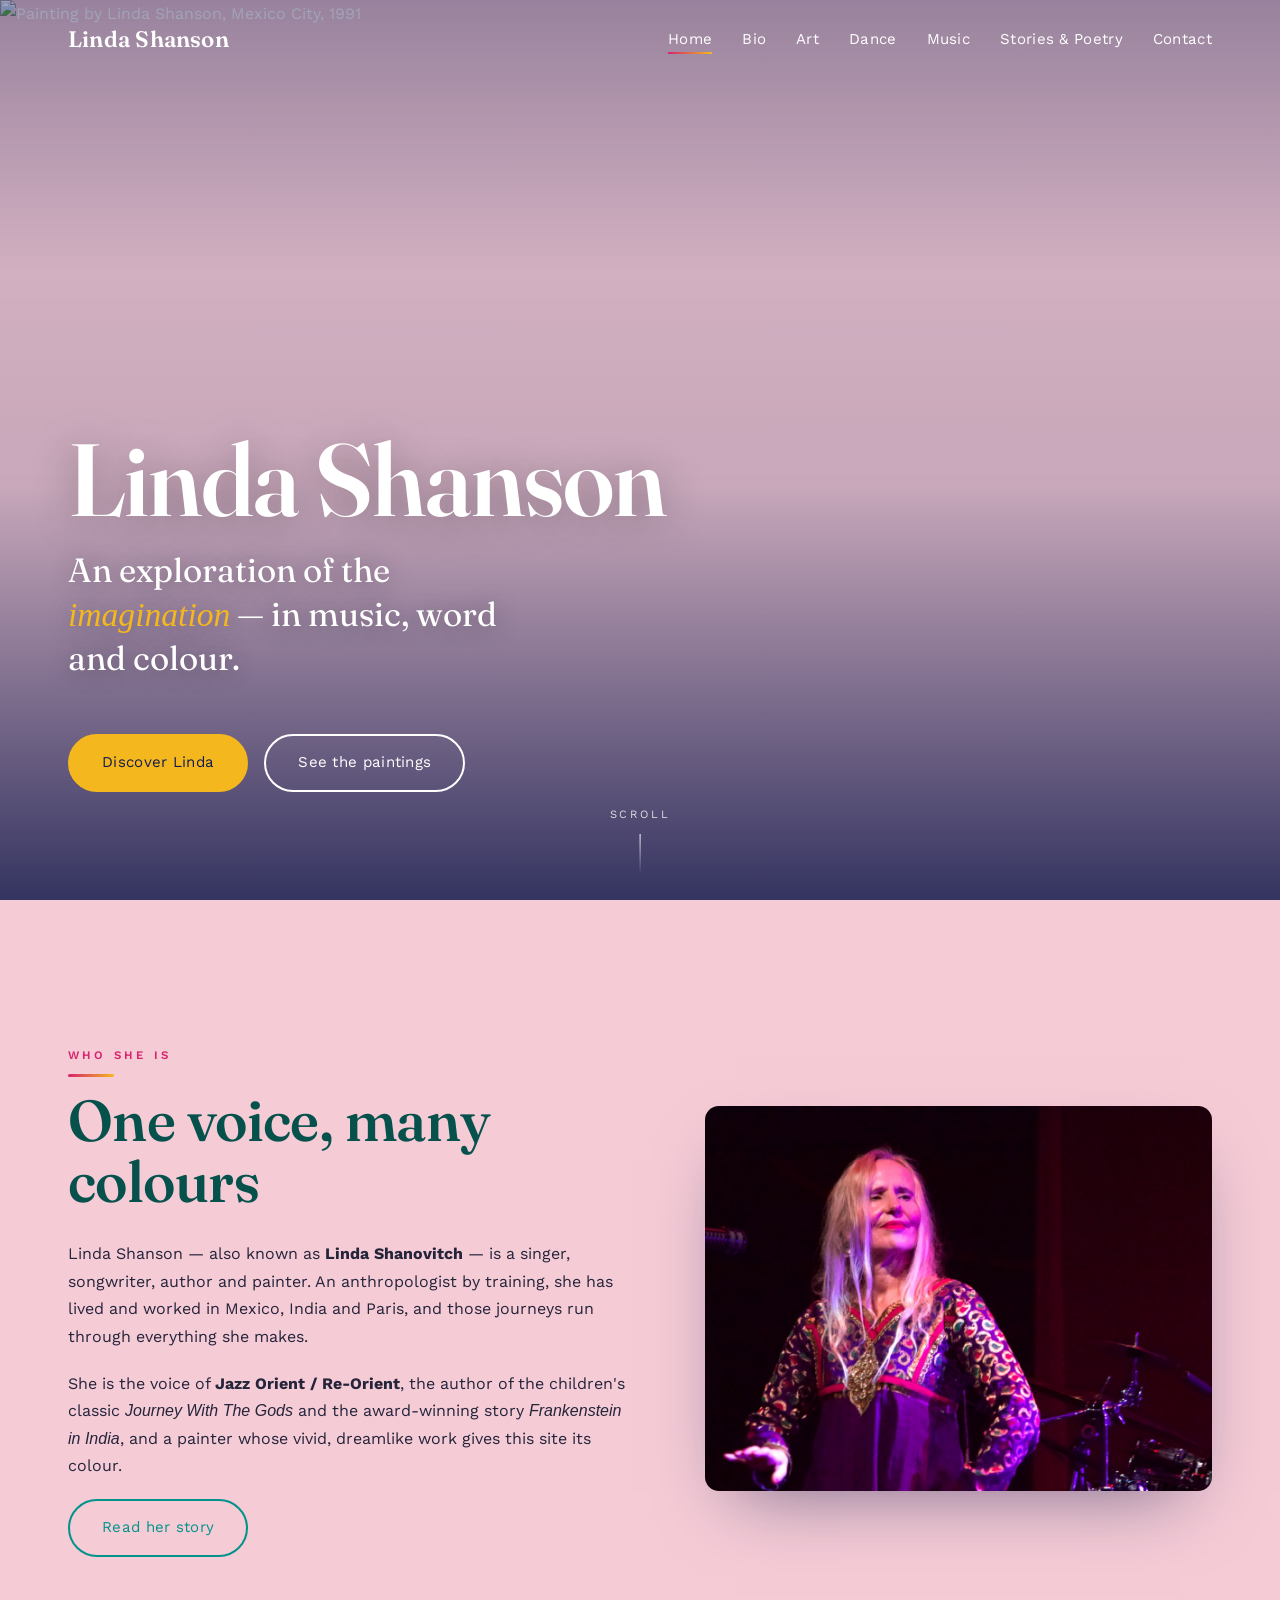
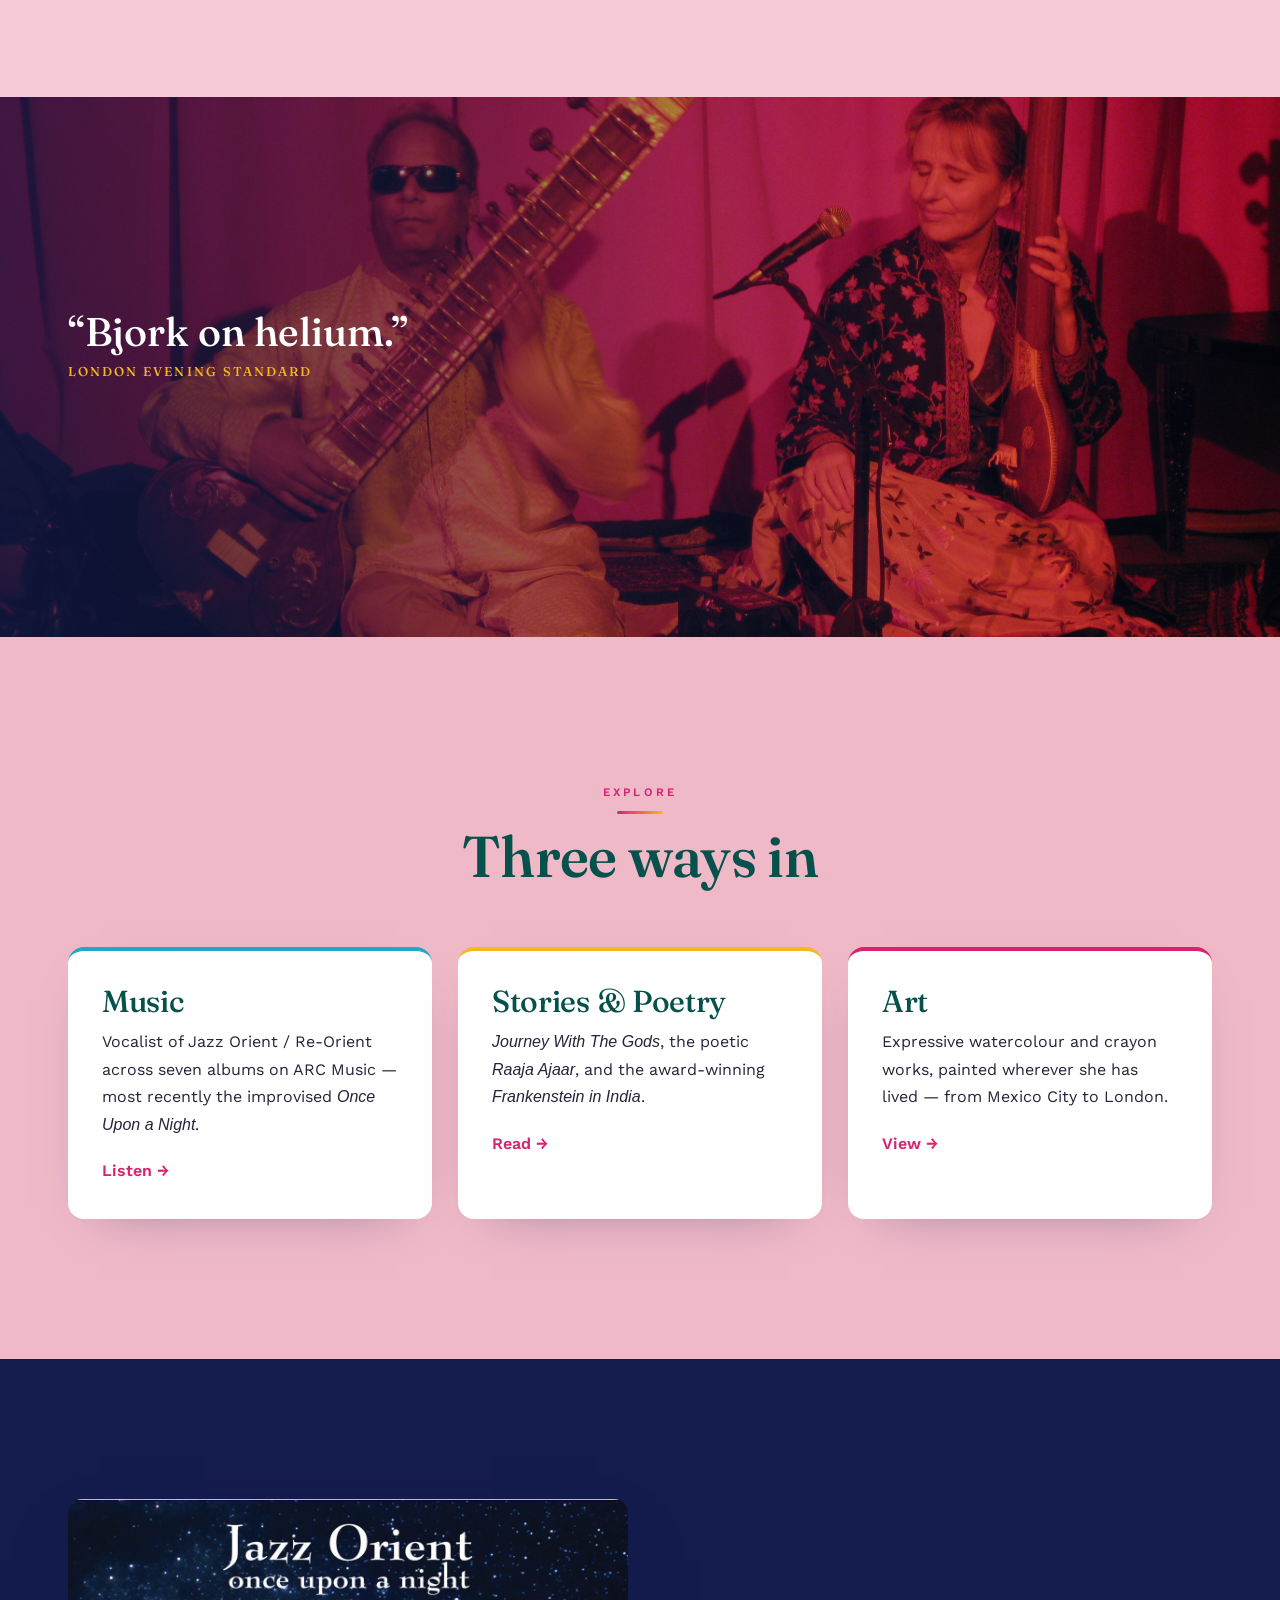
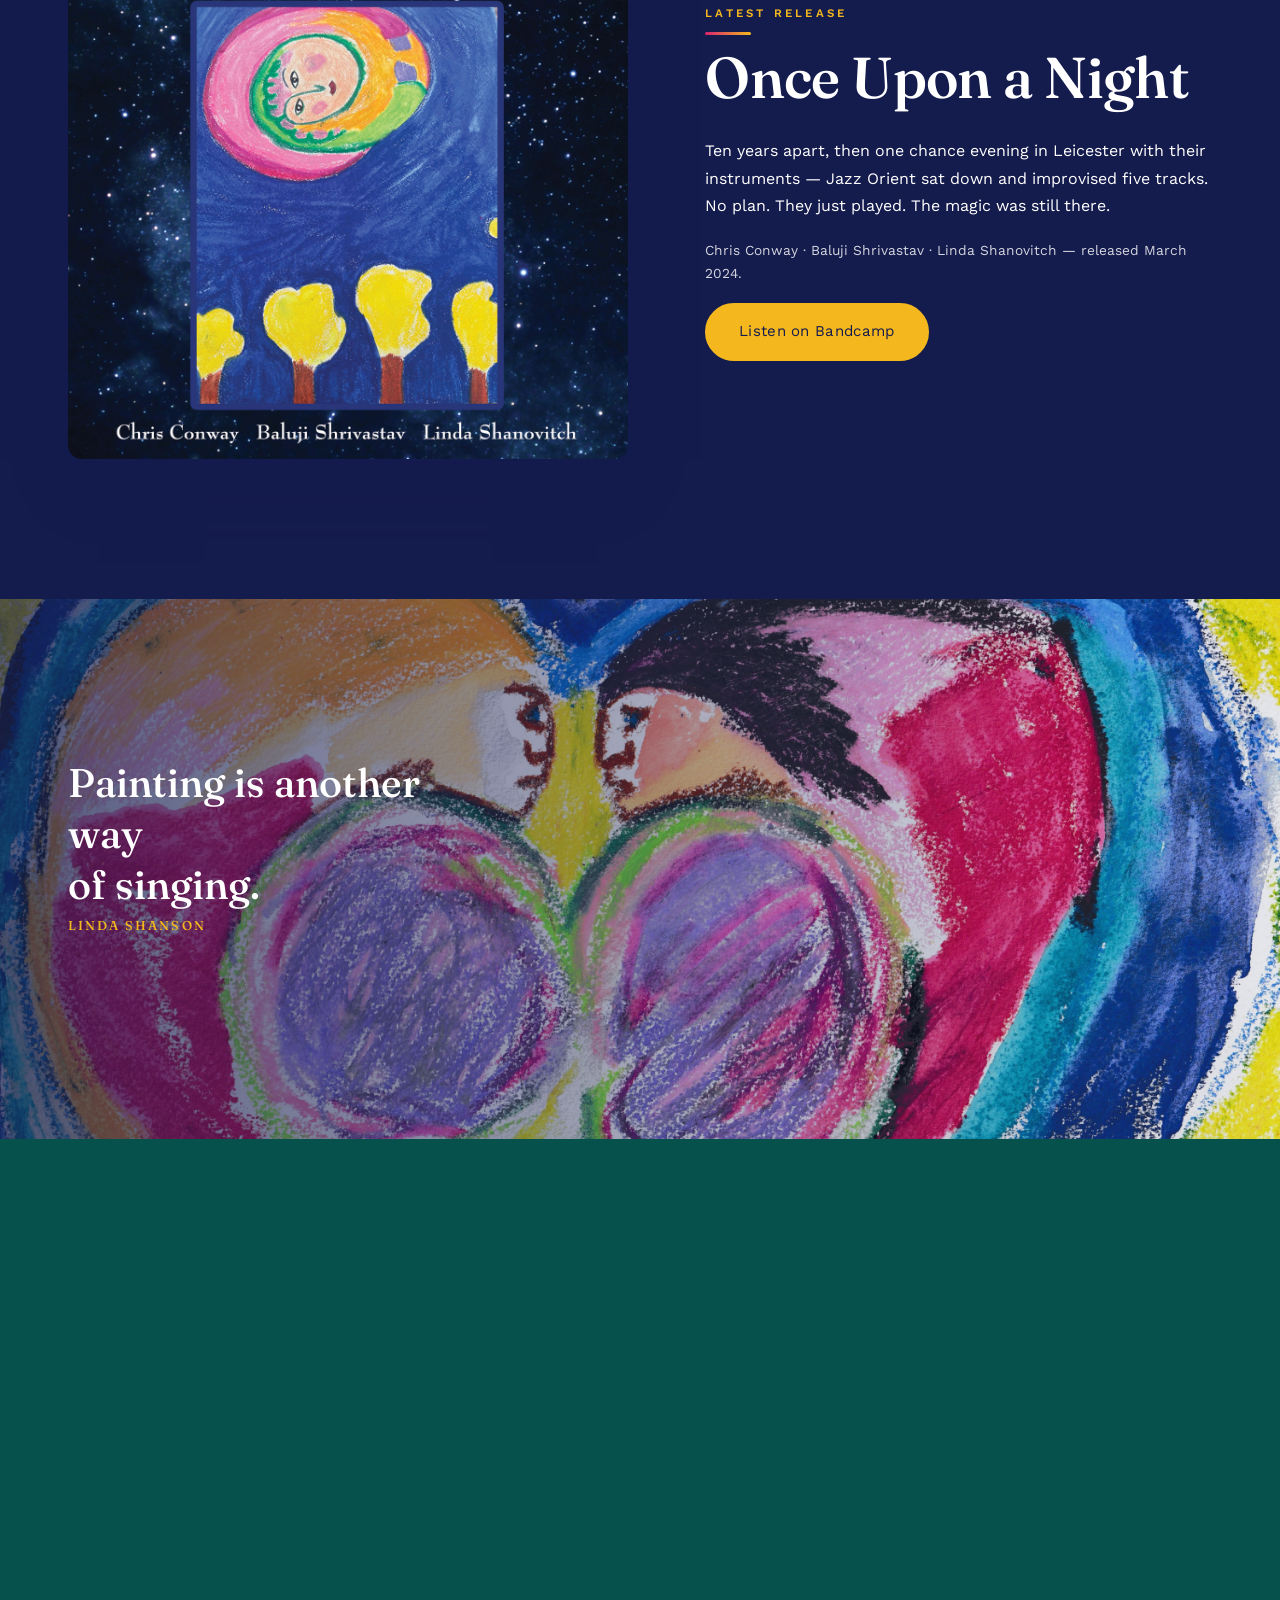
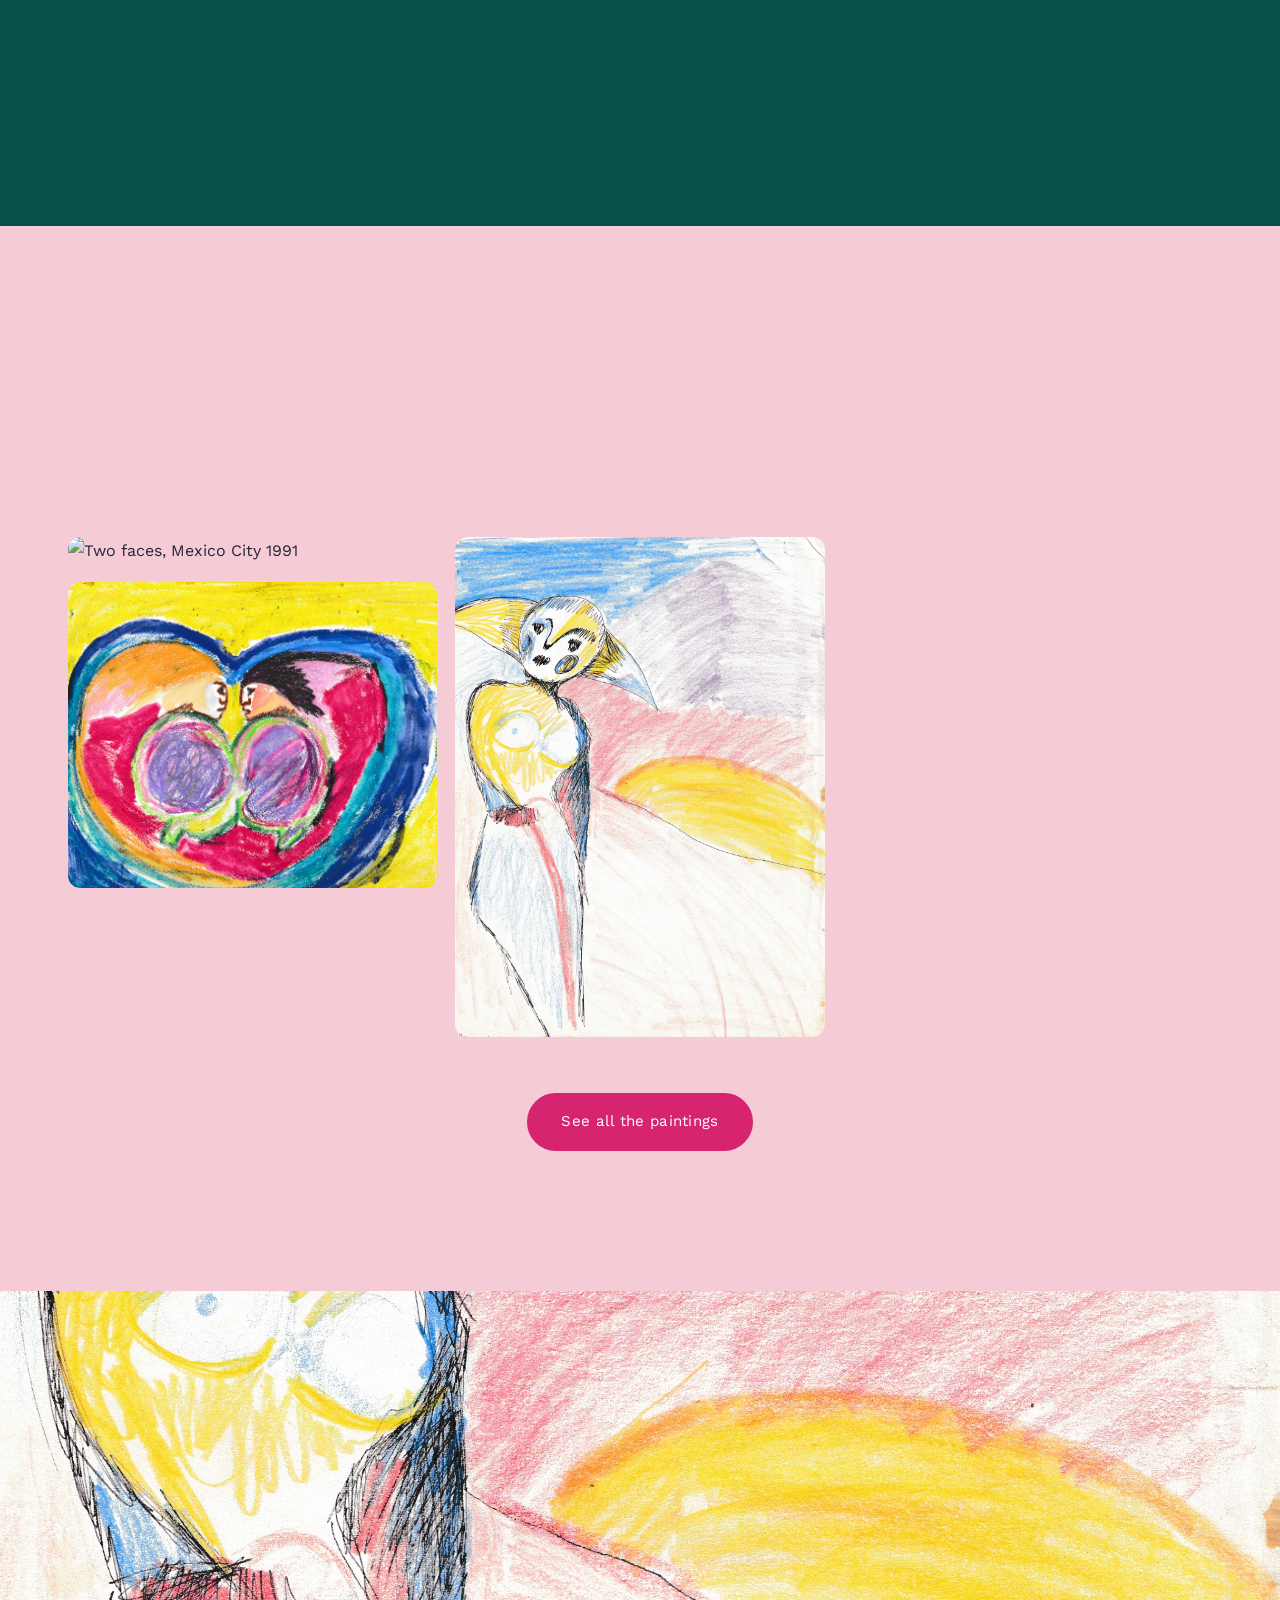
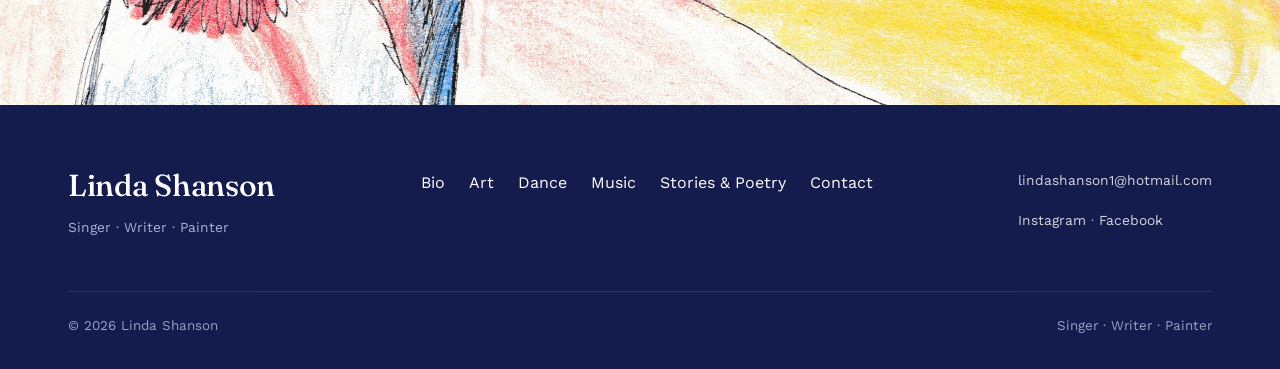
==== commit bbc90ed8: "Add new Dance page with photo, and add Dance to site navigation and footer" ====
--- a/index.html
+++ b/index.html
@@ -22,6 +22,7 @@
         <li><a href="index.html" class="active">Home</a></li>
         <li><a href="bio.html">Bio</a></li>
         <li><a href="art.html">Art</a></li>
+        <li><a href="dance.html">Dance</a></li>
         <li class="has-dropdown">
           <a href="music.html">Music</a>
           <div class="dropdown"><a href="music.html#once-upon-a-night">Once Upon a Night</a></div>
@@ -179,6 +180,7 @@
       <ul class="footer-nav">
         <li><a href="bio.html">Bio</a></li>
         <li><a href="art.html">Art</a></li>
+        <li><a href="dance.html">Dance</a></li>
         <li><a href="music.html">Music</a></li>
         <li><a href="stories.html">Stories &amp; Poetry</a></li>
         <li><a href="contact.html">Contact</a></li>
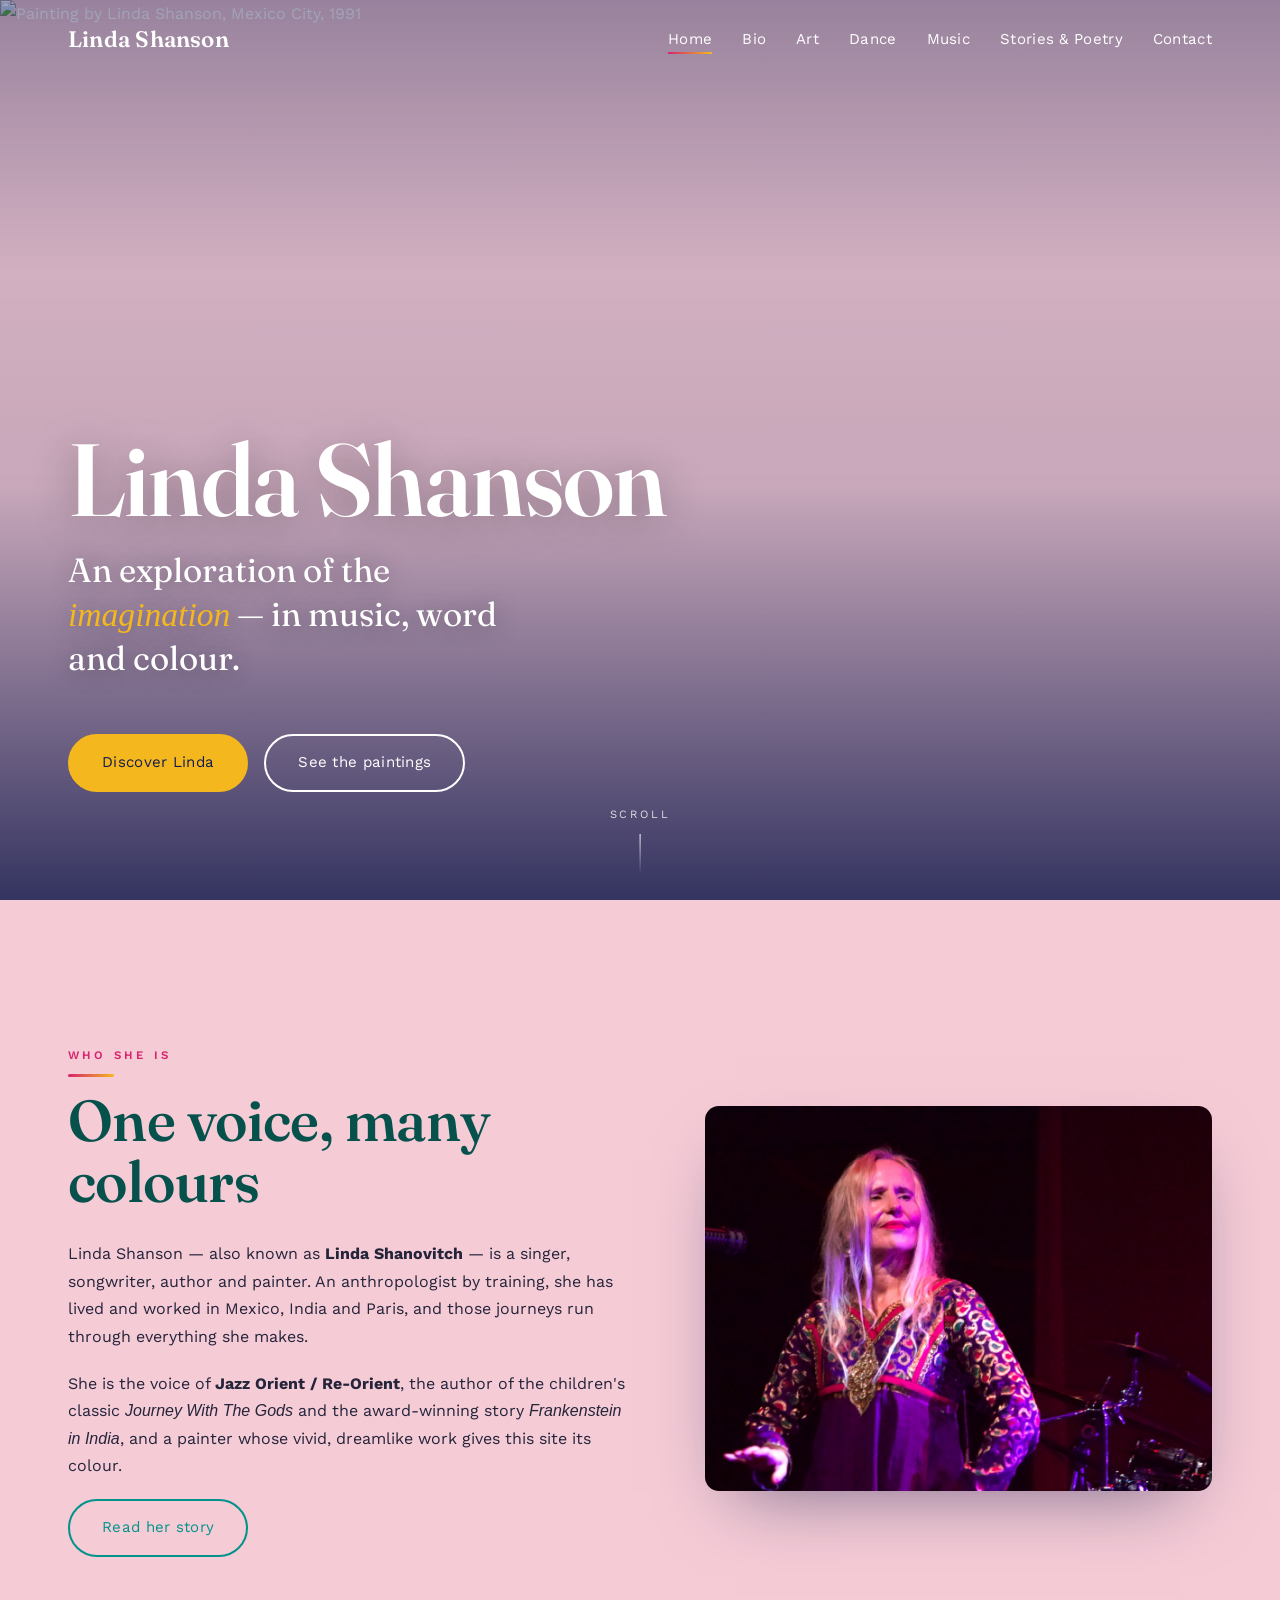
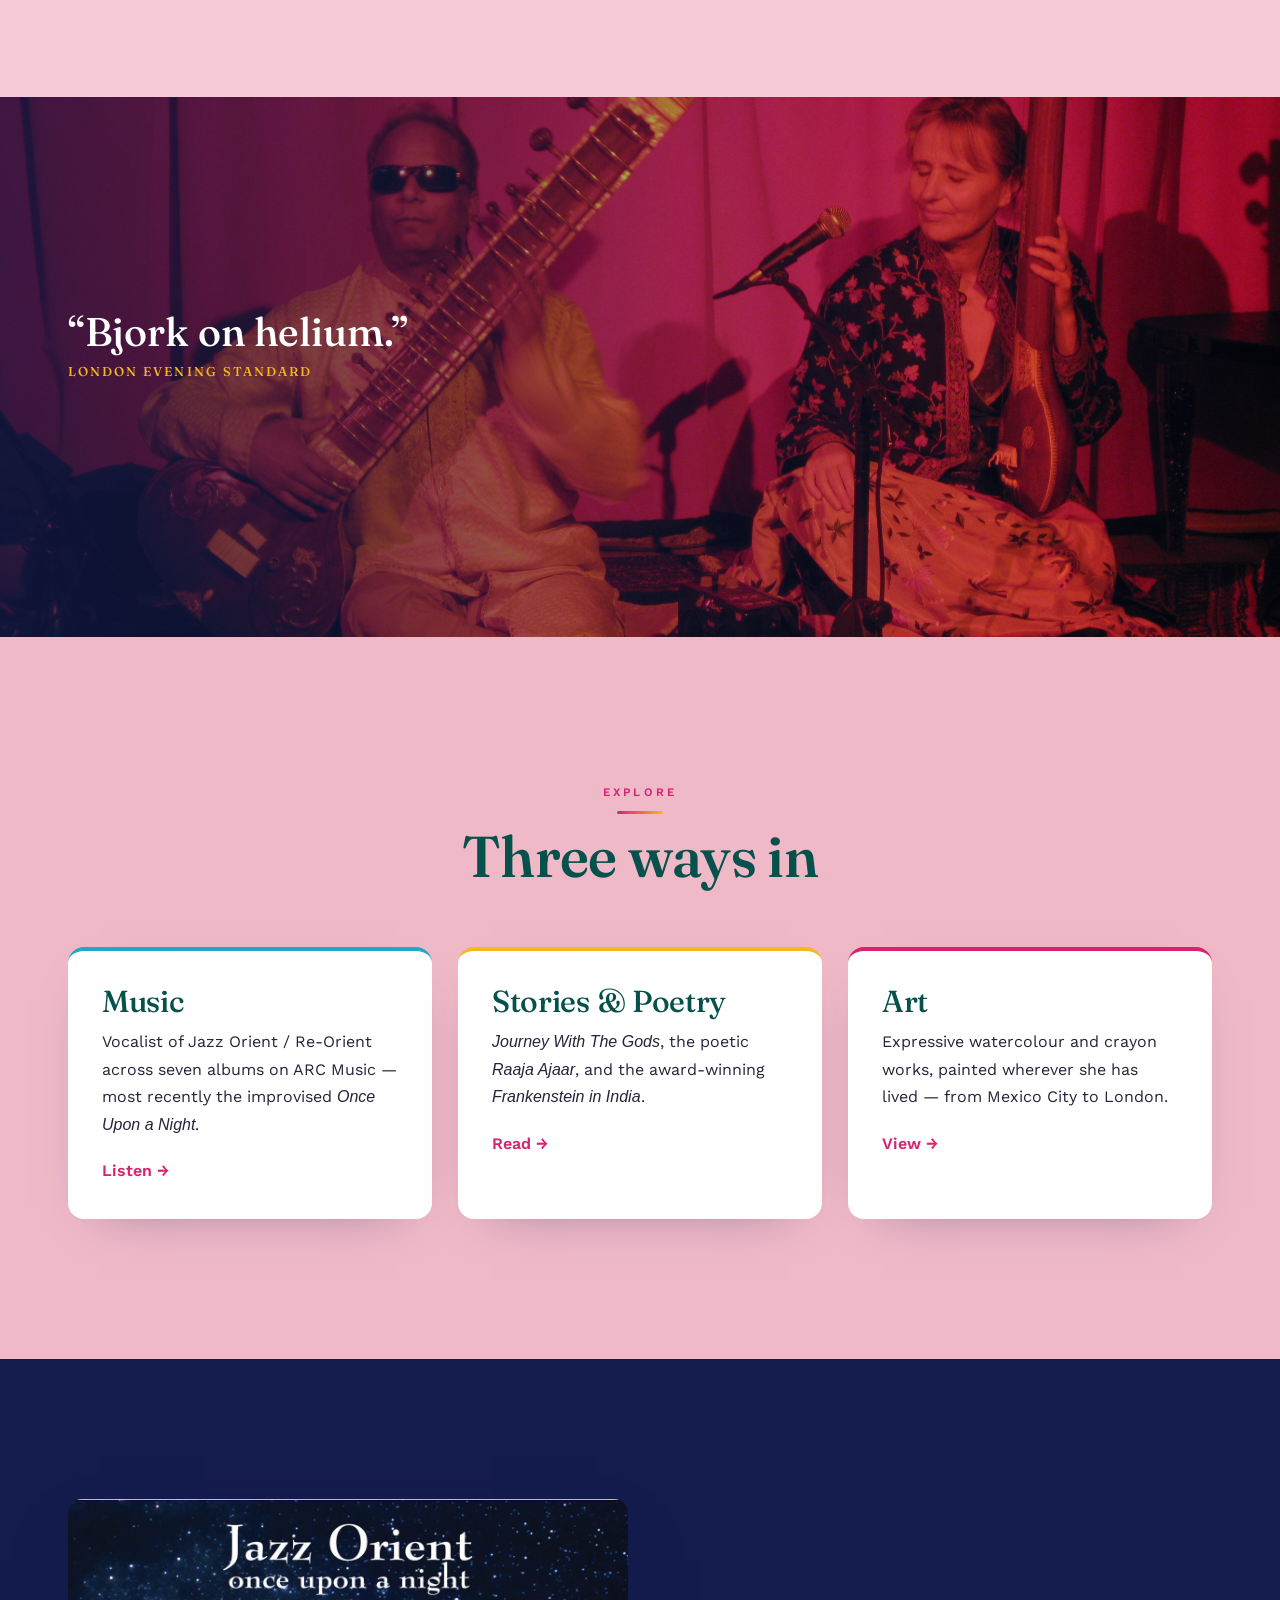
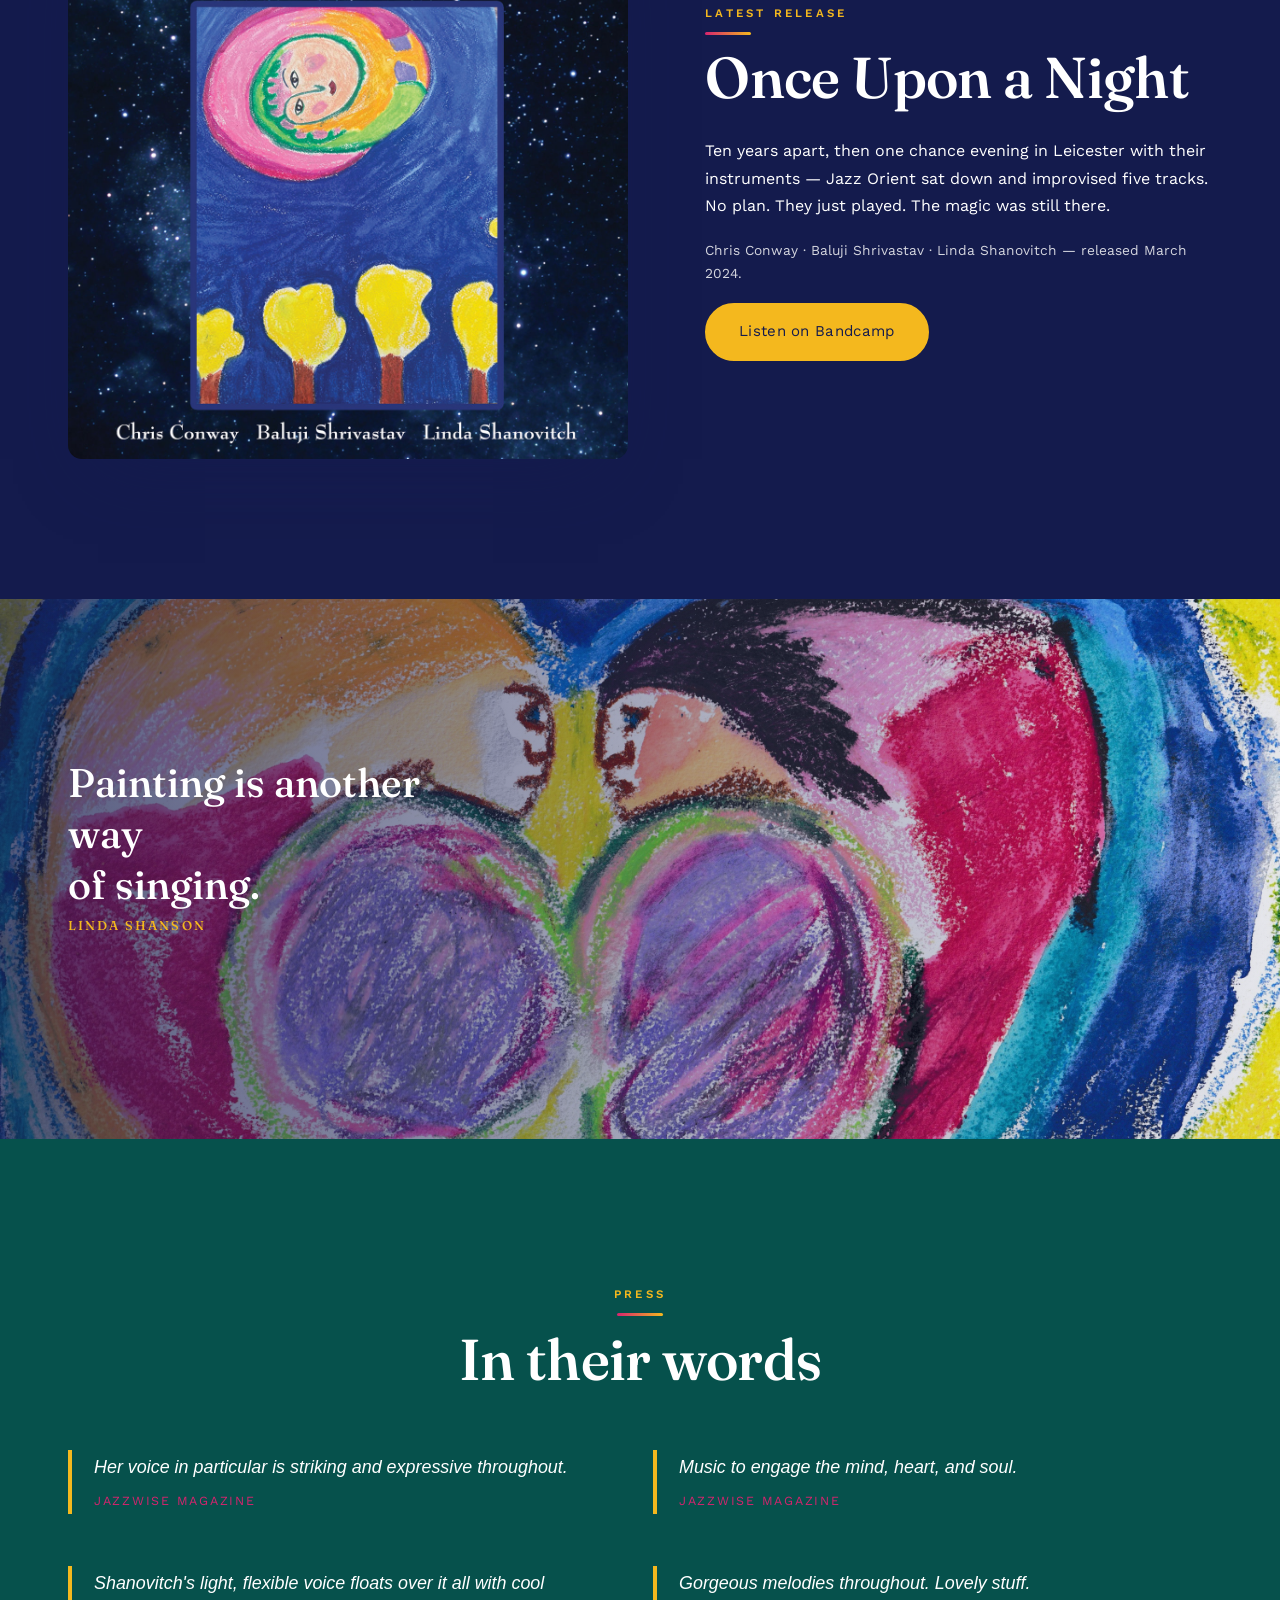
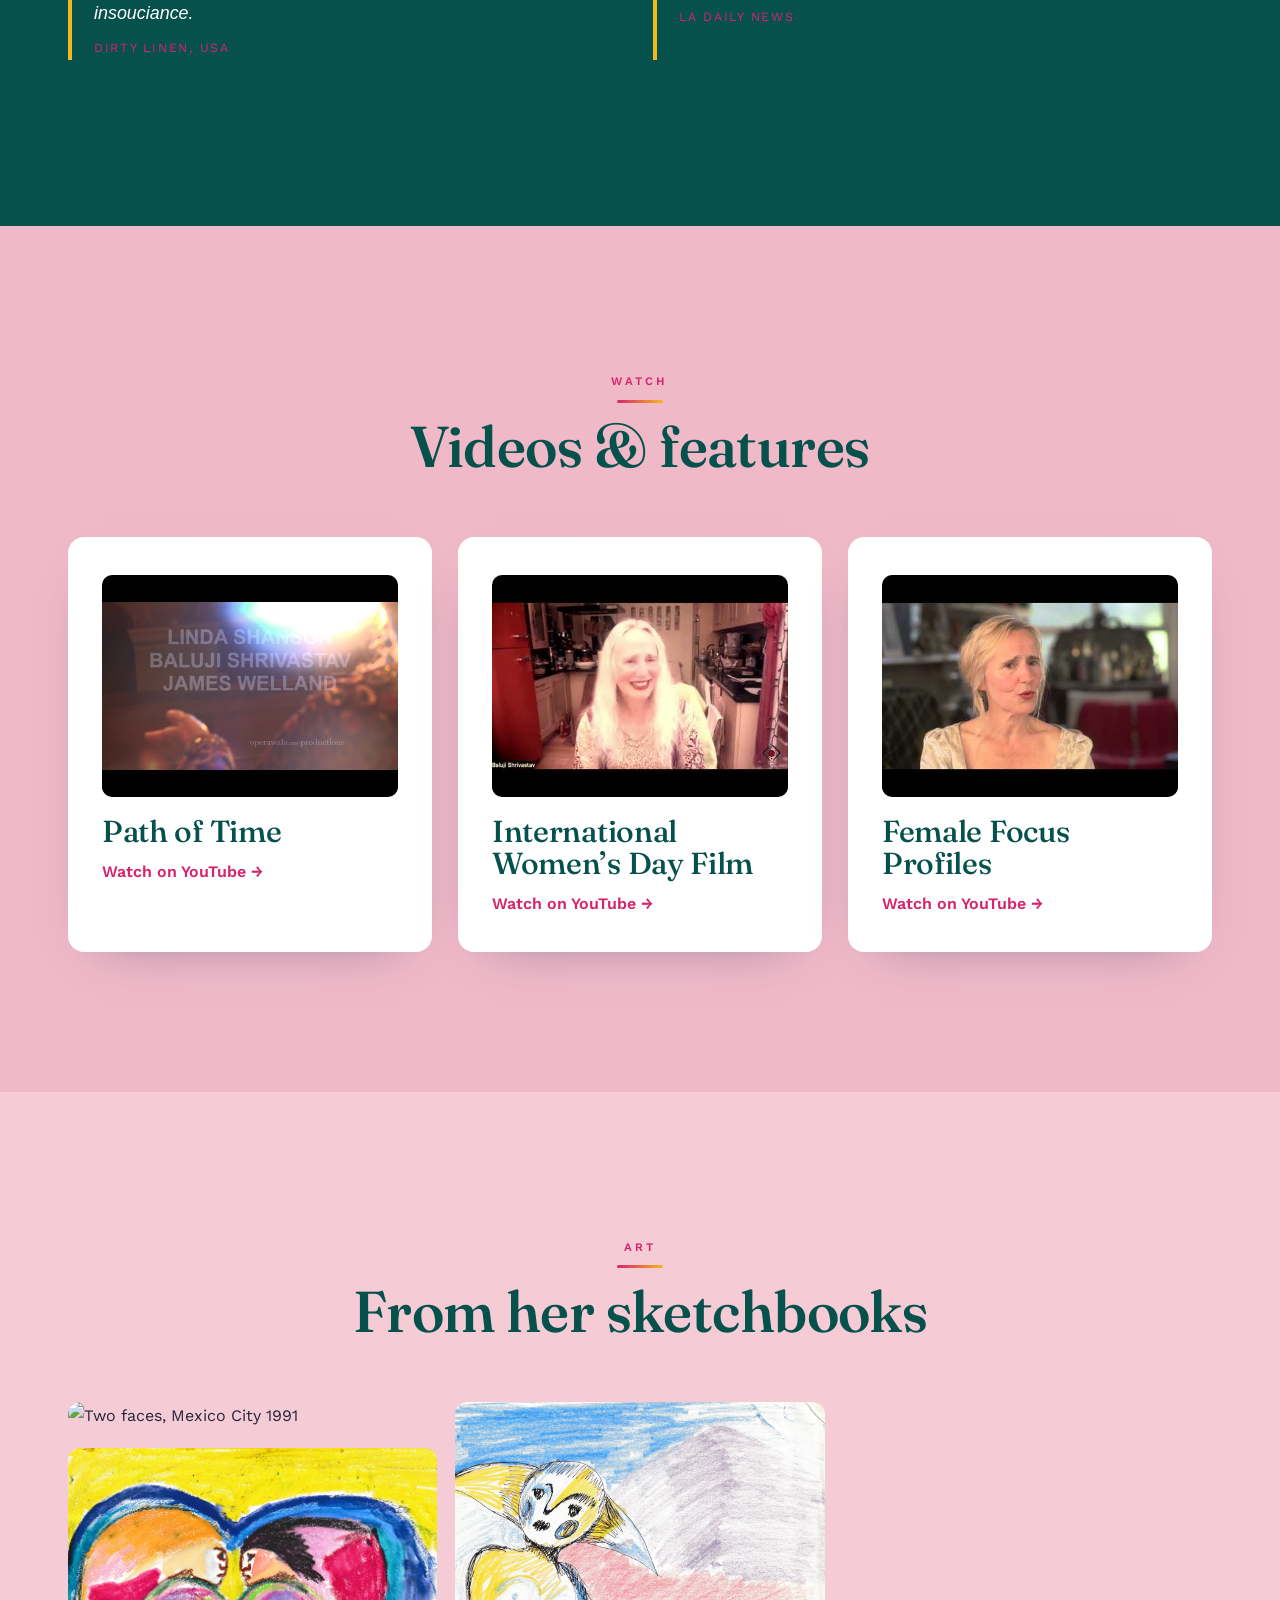
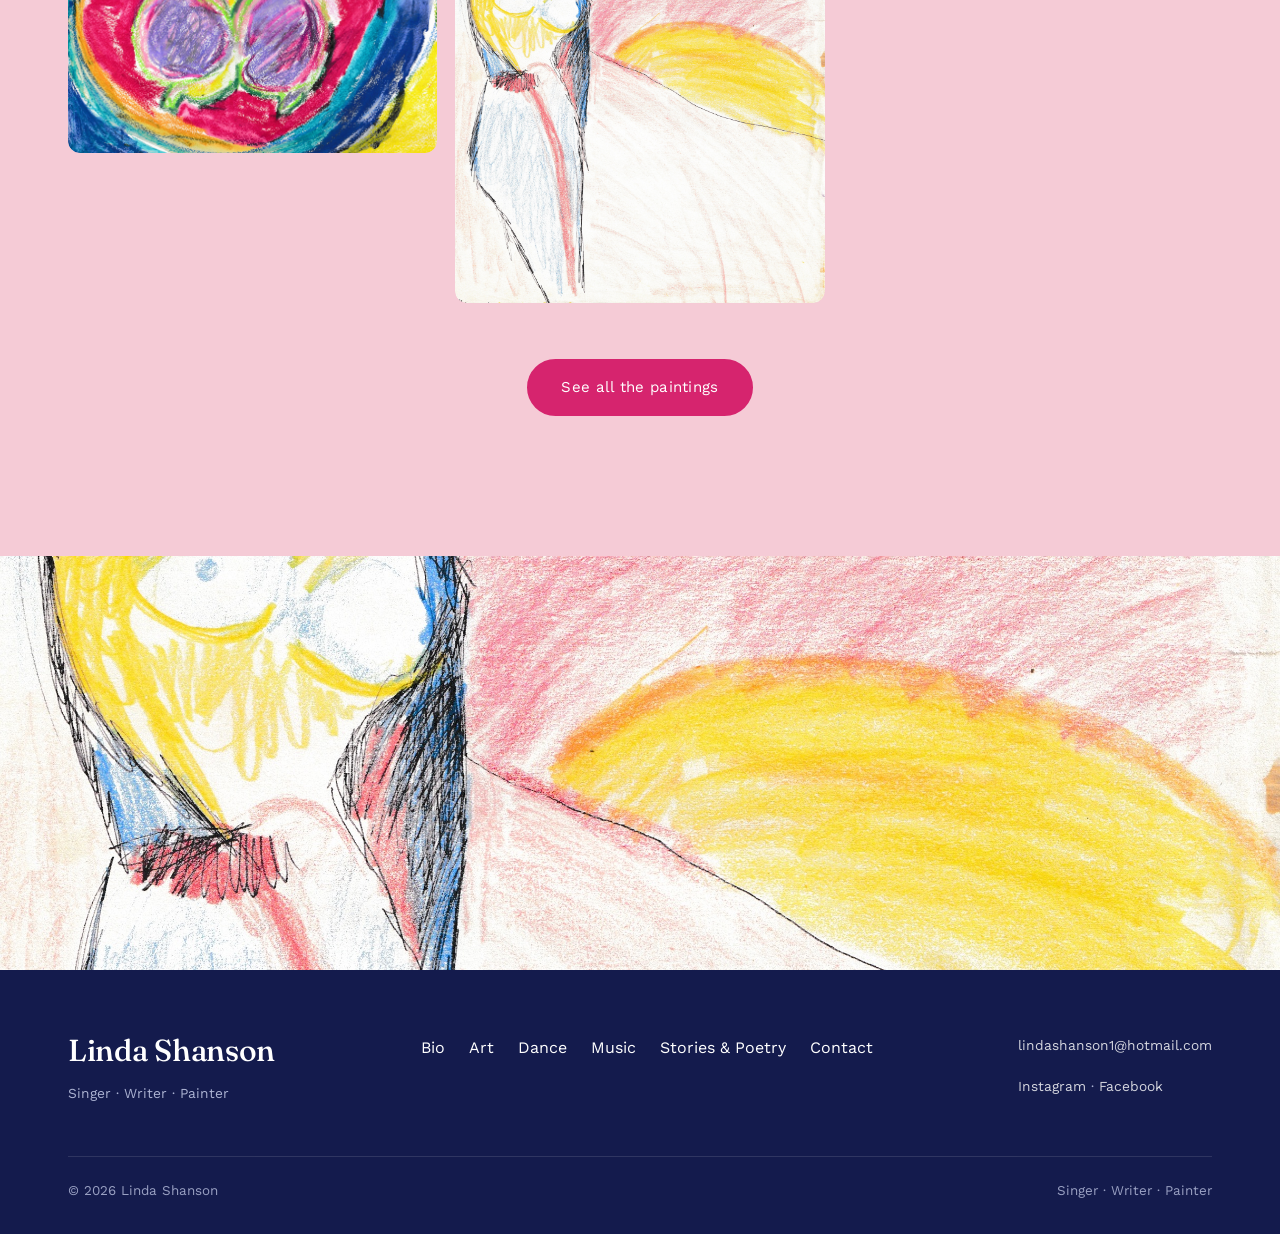
==== commit 137f65c5: "Import remaining photos and videos from old Wix site: book illustrations on Journey With The Gods pa" ====
--- a/index.html
+++ b/index.html
@@ -146,6 +146,33 @@
   </div>
 </section>
 
+<!-- ===================== VIDEOS ===================== -->
+<section class="panel cream-2">
+  <div class="wrap">
+    <div class="section-head center reveal">
+      <span class="kicker" style="color:var(--rose)">Watch</span>
+      <h2>Videos &amp; features</h2>
+    </div>
+    <div class="grid cols-3 reveal">
+      <a class="card" href="https://www.youtube.com/watch?v=eEUQ-q-vOL0" target="_blank" rel="noopener" style="color:inherit">
+        <img src="assets/images/video-eEUQ-q-vOL0.jpg" alt="Path of Time video thumbnail" loading="lazy" style="width:100%;border-radius:10px;">
+        <h3 style="margin-top:.6em;">Path of Time</h3>
+        <span class="read-more" style="color:var(--rose)">Watch on YouTube &rarr;</span>
+      </a>
+      <a class="card" href="https://youtu.be/rF6ji4NCrxw" target="_blank" rel="noopener" style="color:inherit">
+        <img src="assets/images/video-rF6ji4NCrxw.jpg" alt="International Women's Day film featuring Linda Shanson" loading="lazy" style="width:100%;border-radius:10px;">
+        <h3 style="margin-top:.6em;">International Women&rsquo;s Day Film</h3>
+        <span class="read-more" style="color:var(--rose)">Watch on YouTube &rarr;</span>
+      </a>
+      <a class="card" href="https://www.youtube.com/watch?v=1hOiZpcQfcQ" target="_blank" rel="noopener" style="color:inherit">
+        <img src="assets/images/video-1hOiZpcQfcQ.jpg" alt="Female Focus Profiles video thumbnail" loading="lazy" style="width:100%;border-radius:10px;">
+        <h3 style="margin-top:.6em;">Female Focus Profiles</h3>
+        <span class="read-more" style="color:var(--rose)">Watch on YouTube &rarr;</span>
+      </a>
+    </div>
+  </div>
+</section>
+
 <!-- ===================== ART TEASER ===================== -->
 <section class="panel cream">
   <div class="wrap">
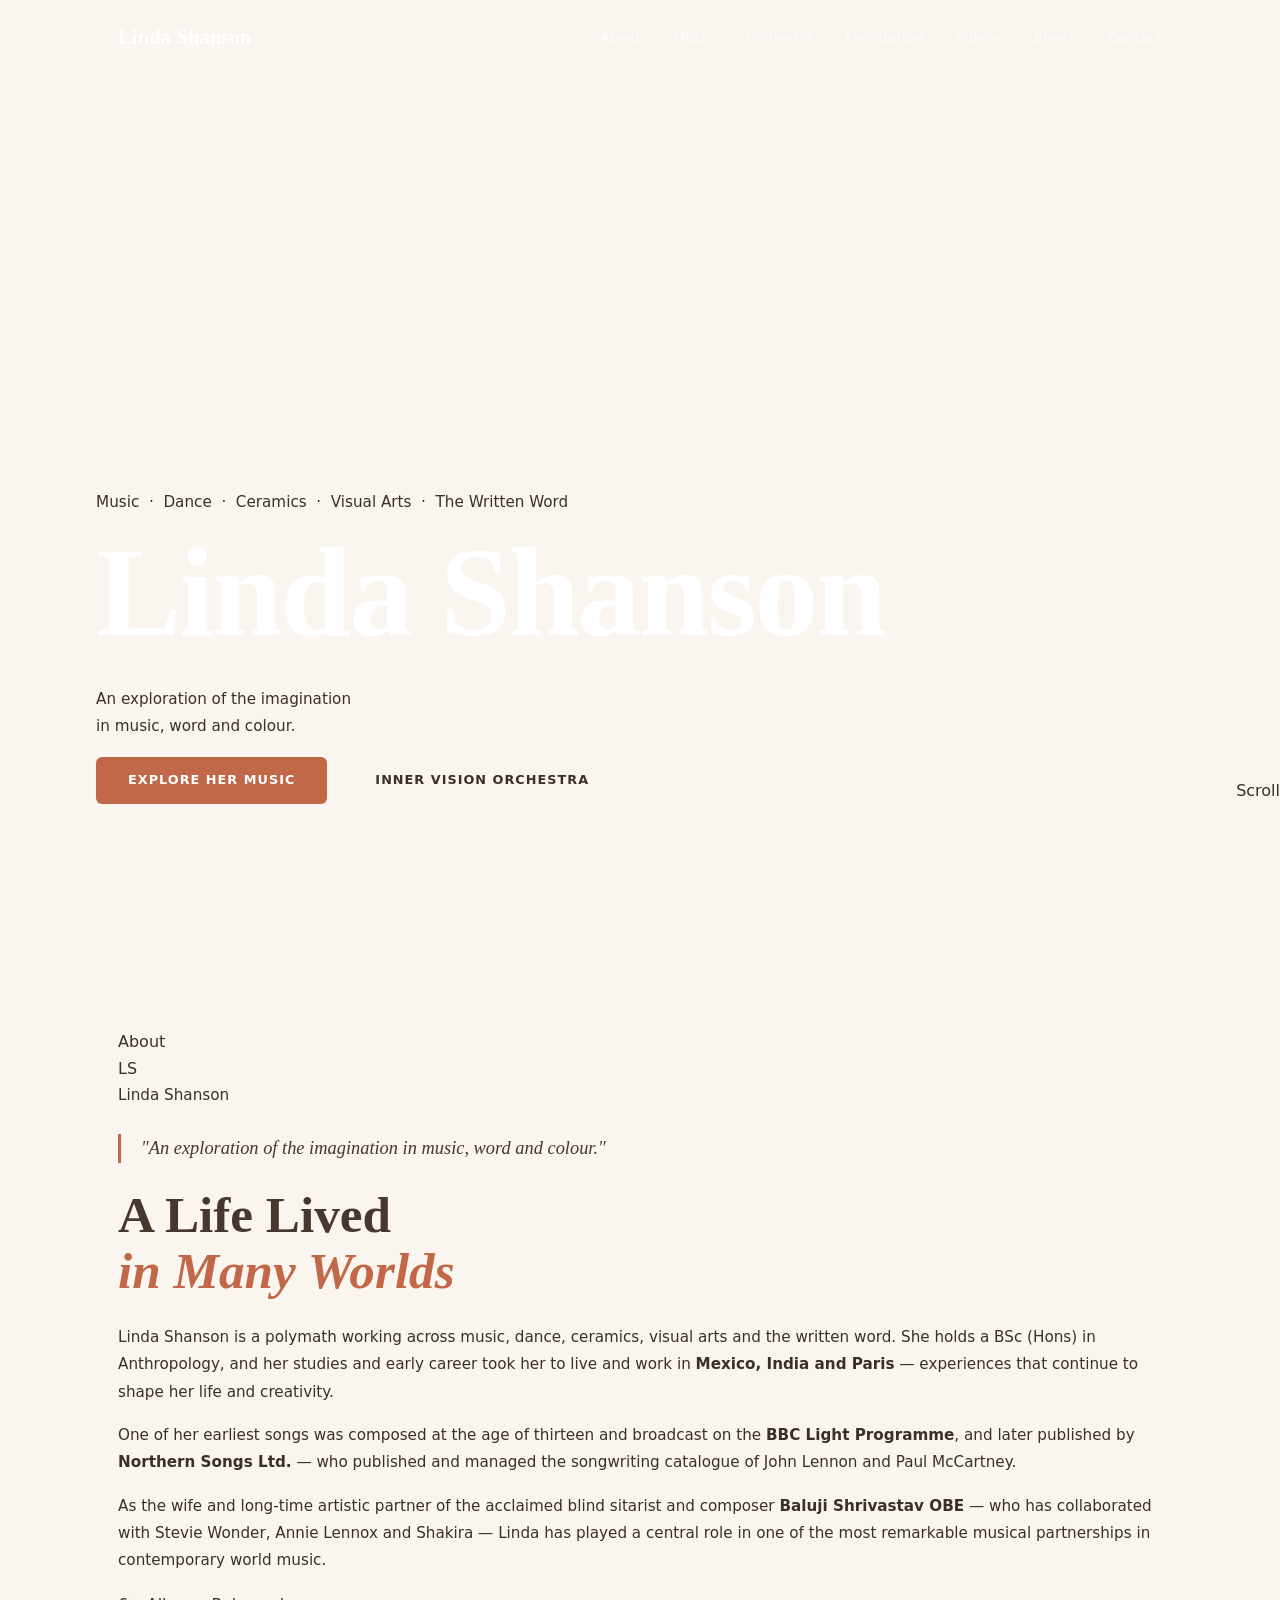
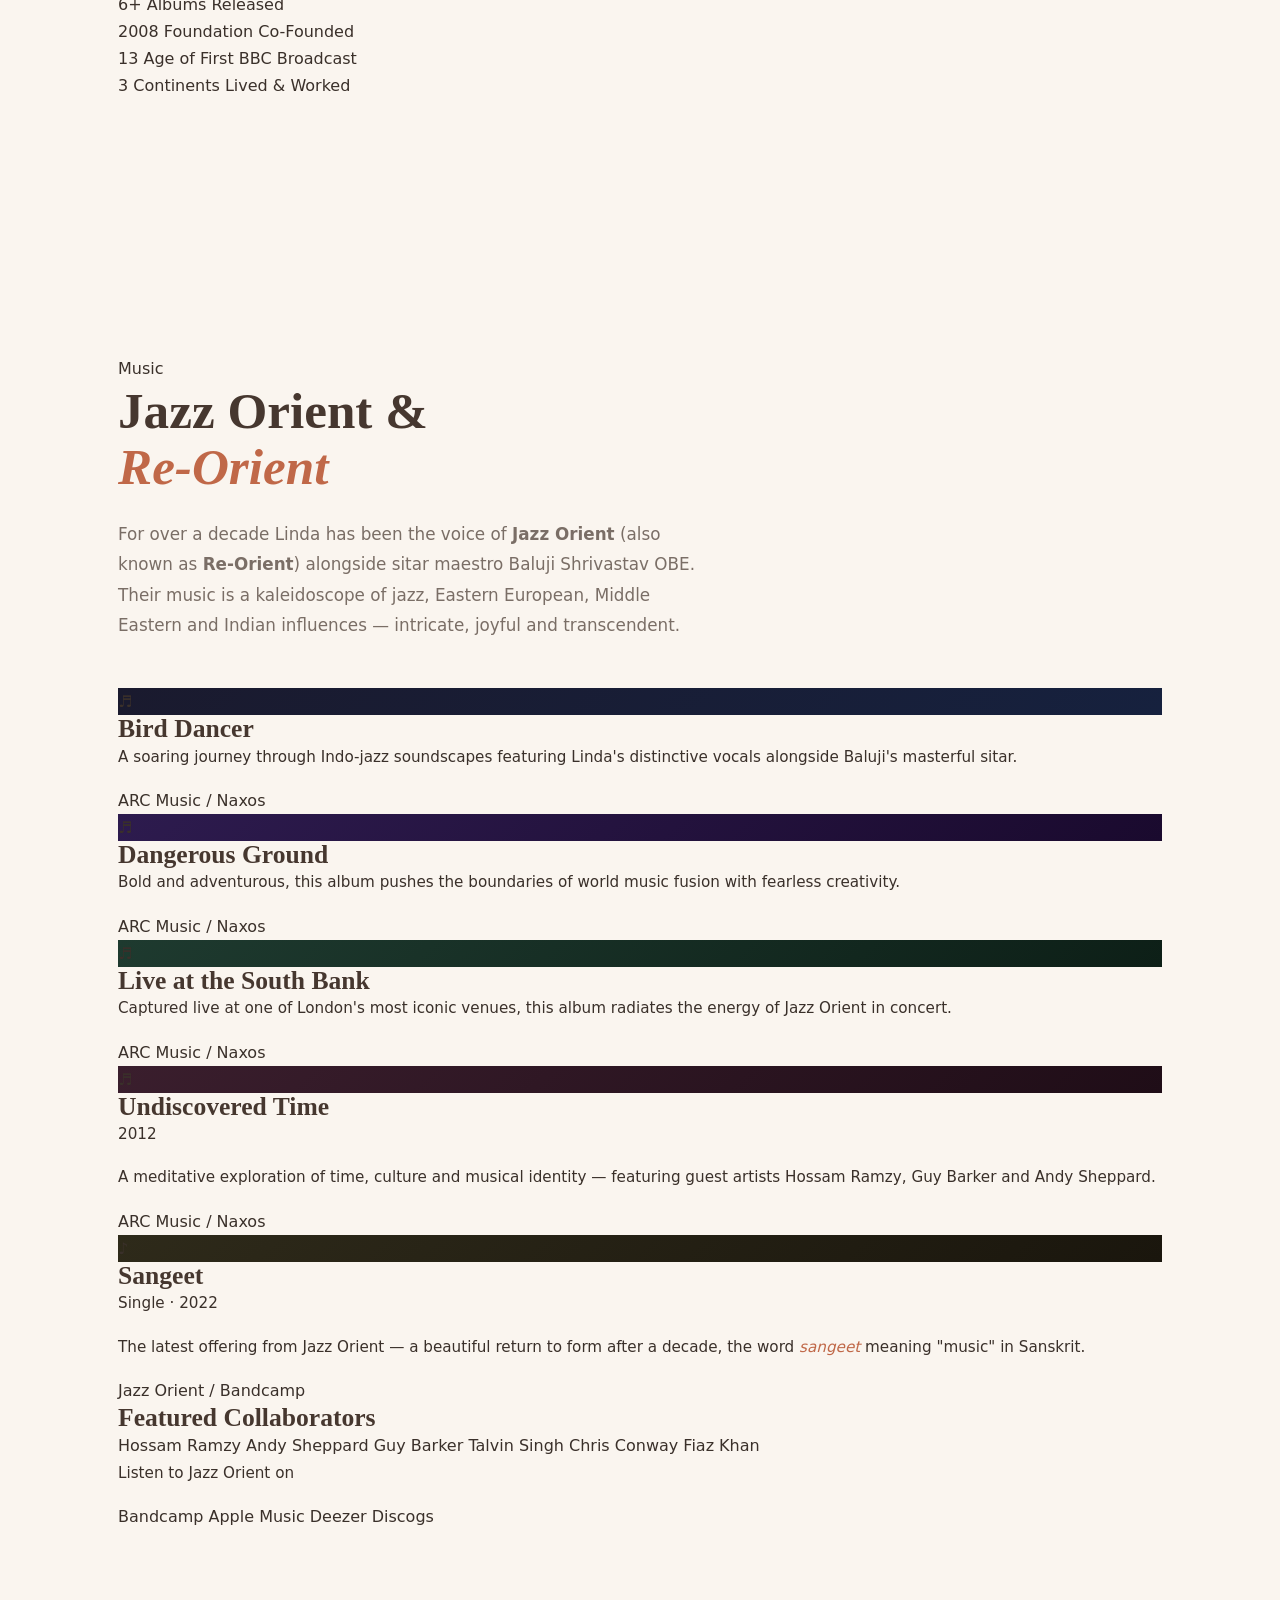
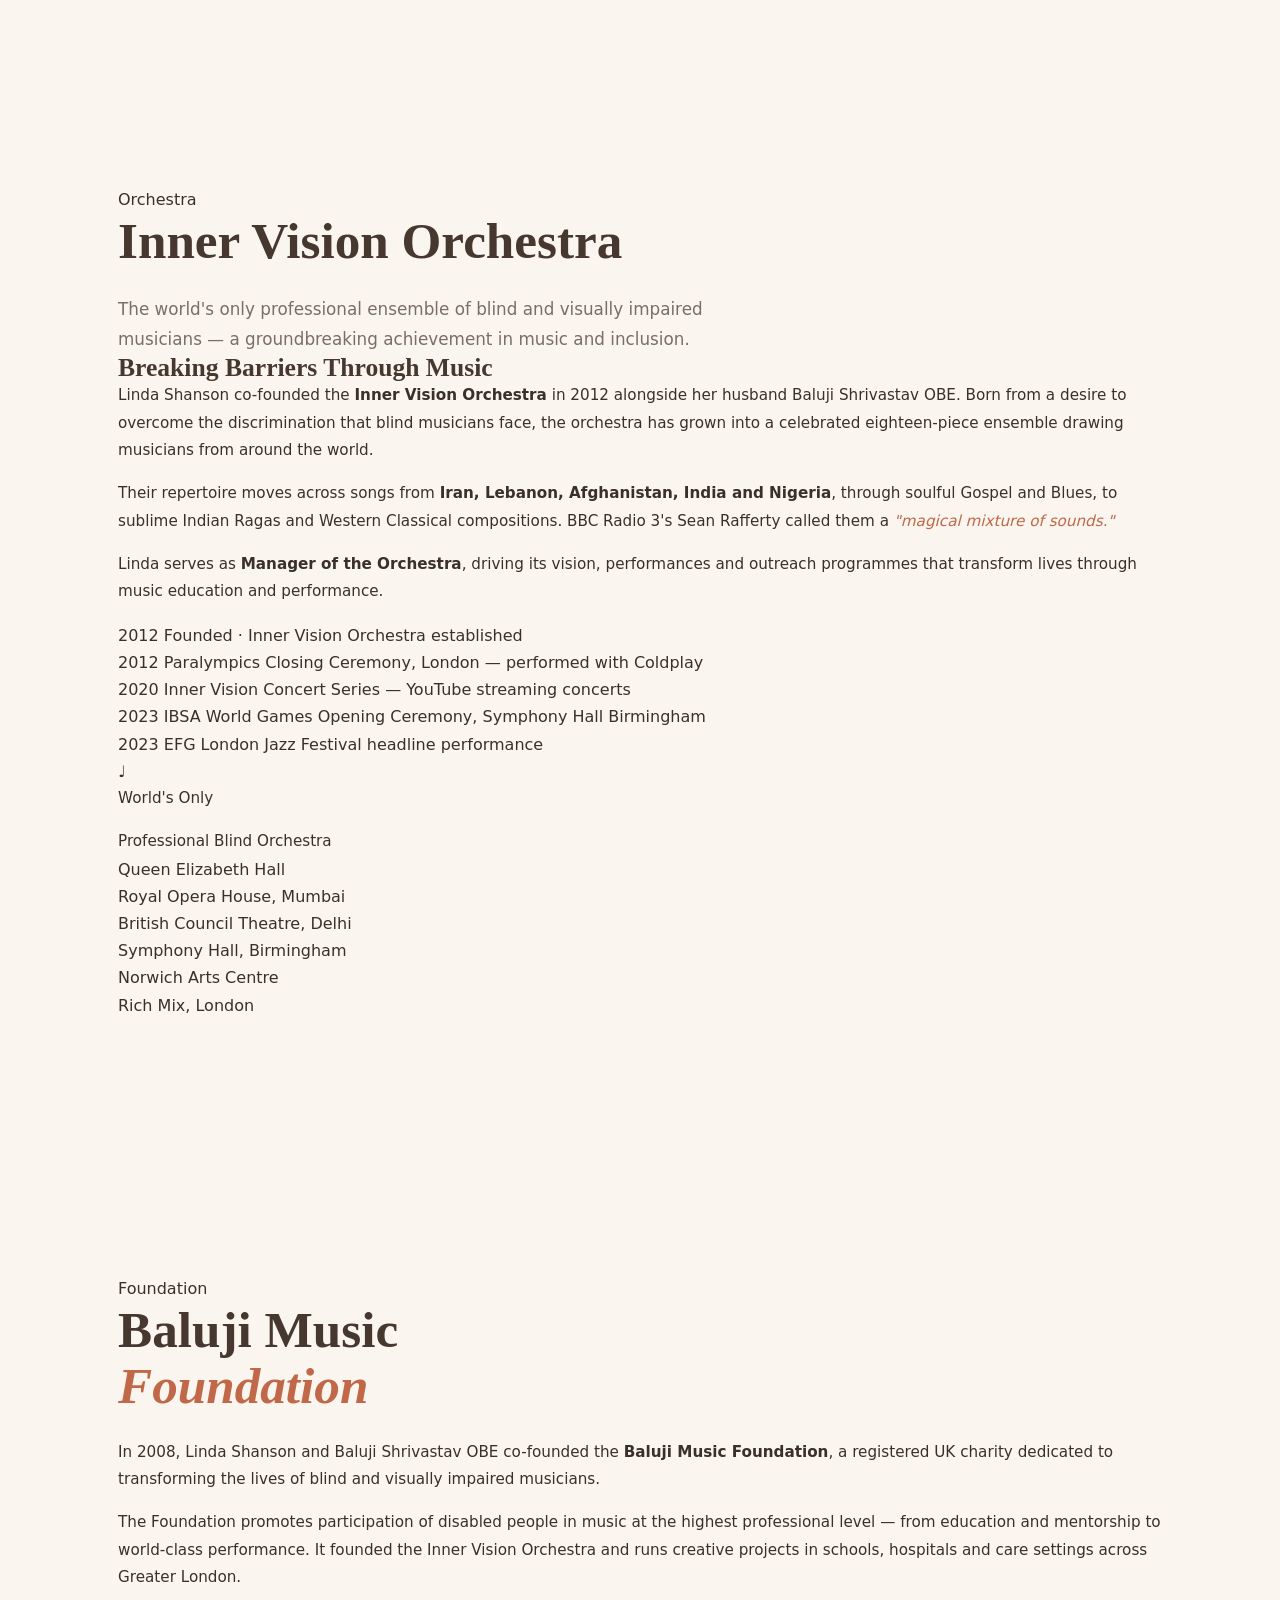
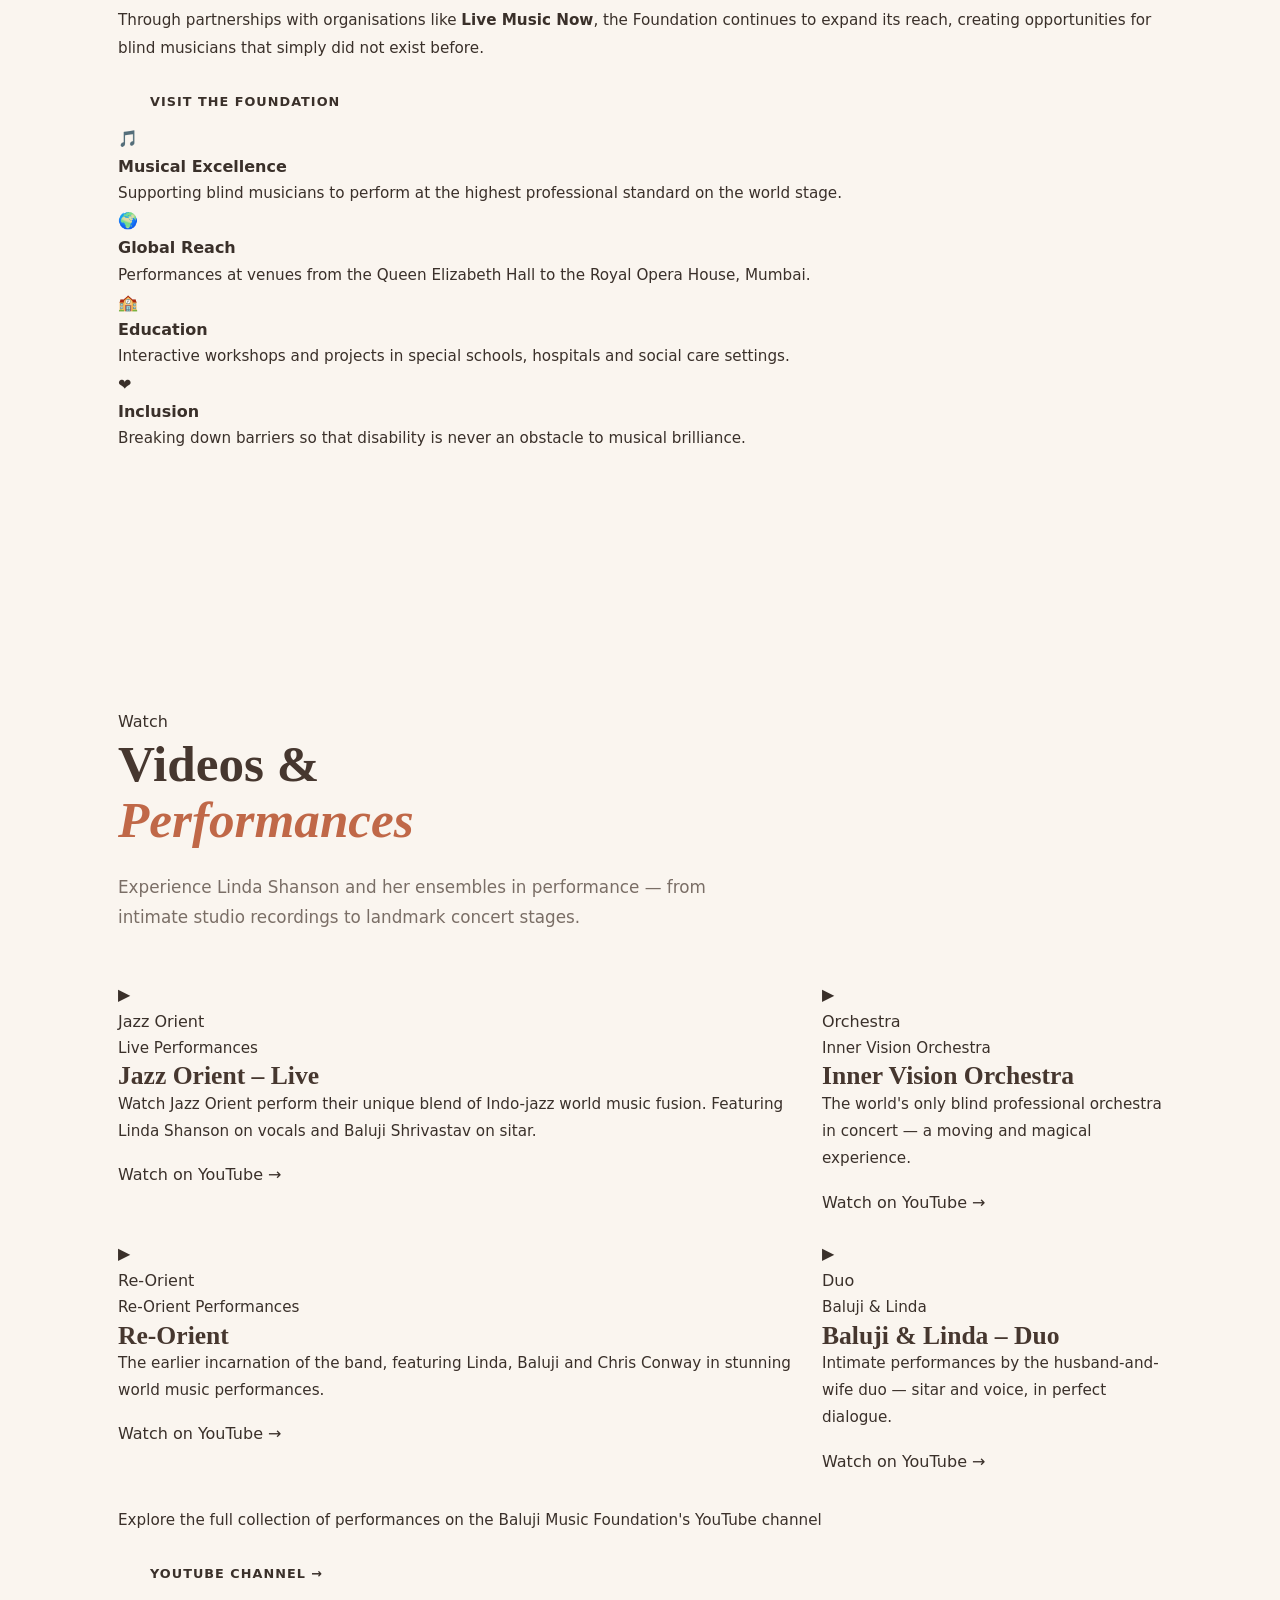
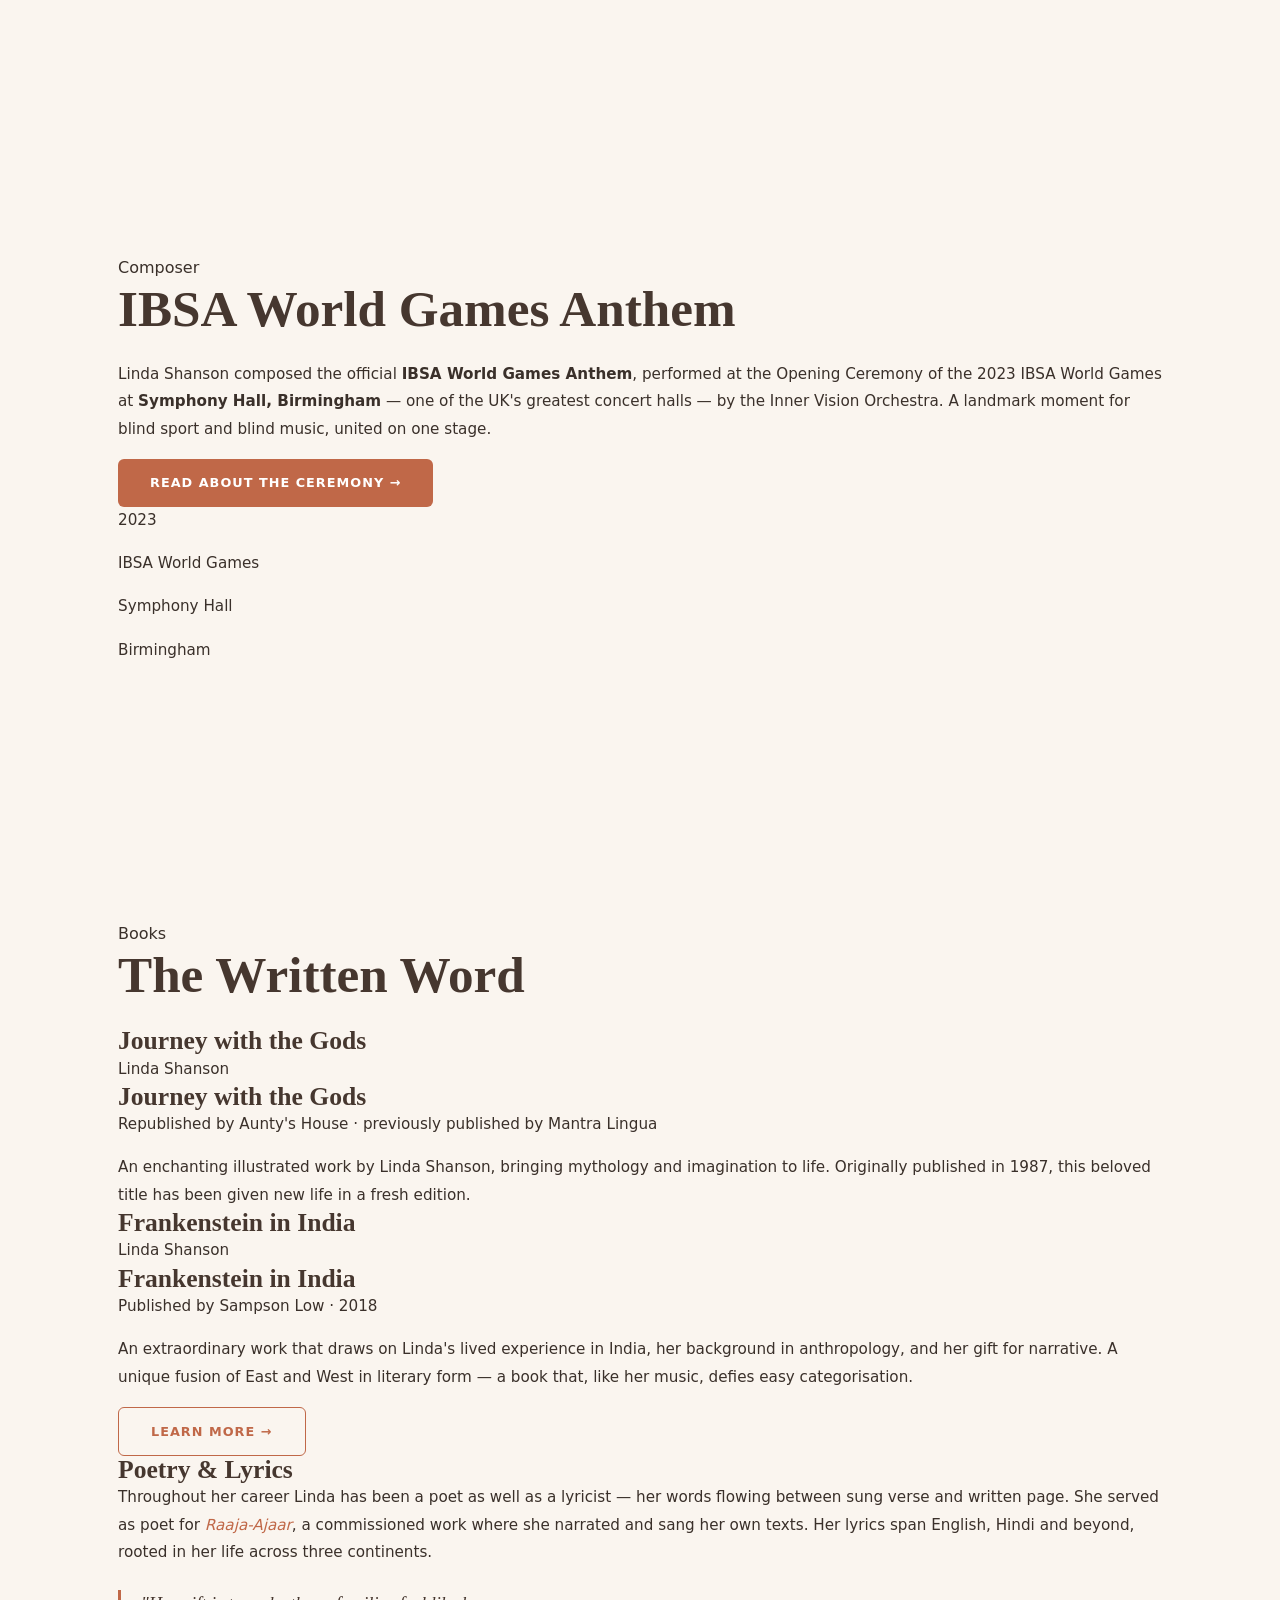
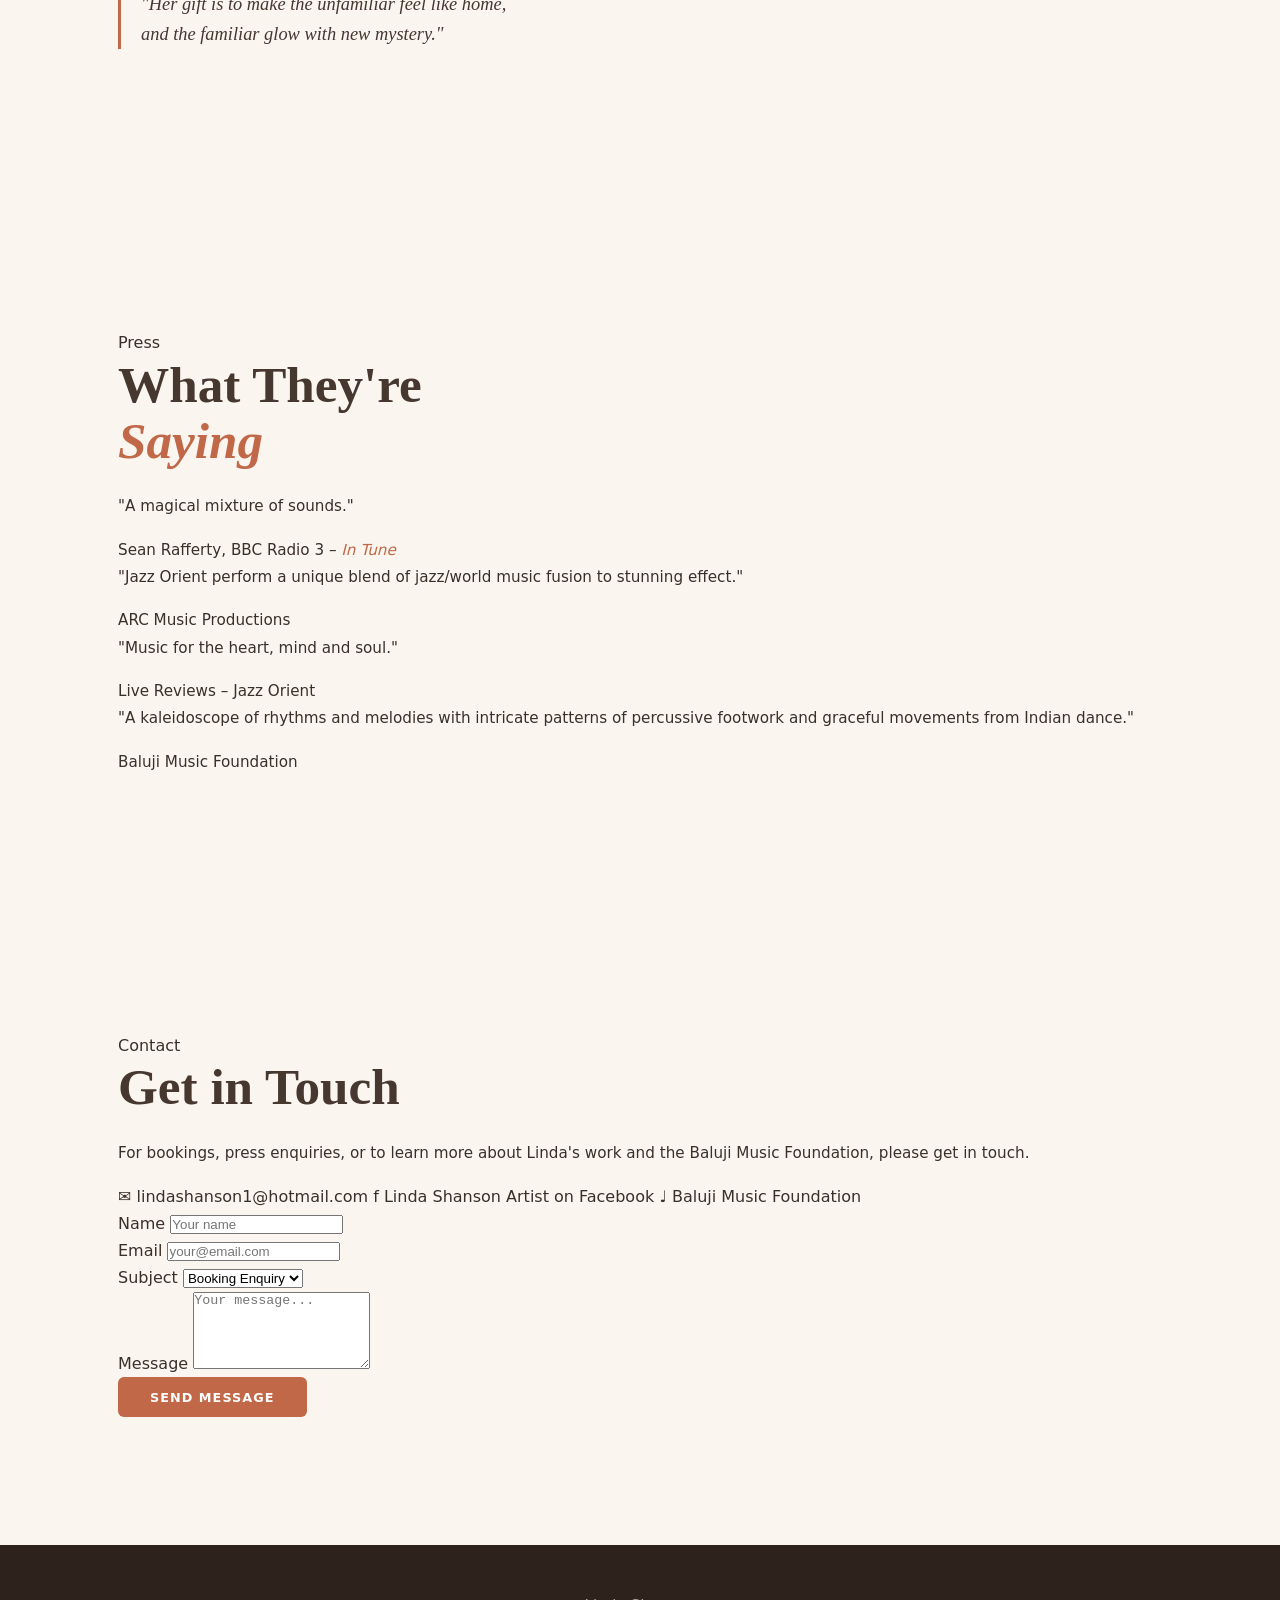
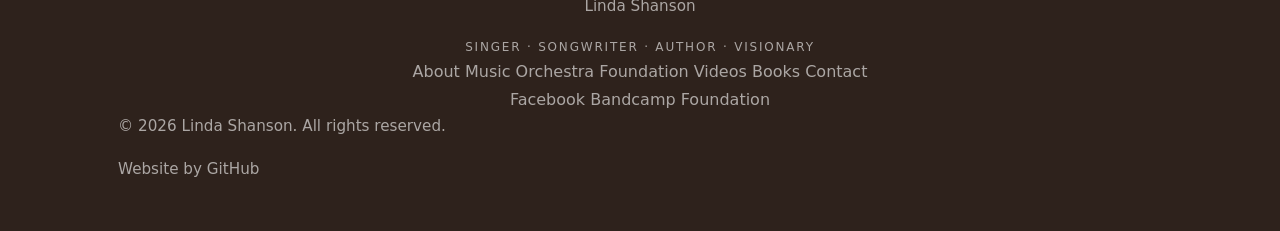
==== commit 965b809a: "Add Journey with the Gods to Books section - New book card for Linda's 1987 illustrated book Journey" ====
--- a/index.html
+++ b/index.html
@@ -1,229 +1,537 @@
 <!DOCTYPE html>
 <html lang="en">
 <head>
-<meta charset="UTF-8">
-<script>document.documentElement.classList.add('js')</script>
-<meta name="viewport" content="width=device-width, initial-scale=1.0">
-<title>Linda Shanson | Singer · Writer · Painter</title>
-<meta name="description" content="Linda Shanson (Linda Shanovitch) — singer, songwriter, author and painter. Vocalist of Jazz Orient / Re-Orient, author of Journey With The Gods and the award-winning Frankenstein in India.">
-<link rel="preconnect" href="https://fonts.googleapis.com">
-<link rel="preconnect" href="https://fonts.gstatic.com" crossorigin>
-<link href="https://fonts.googleapis.com/css2?family=Fraunces:ital,opsz,wght@0,9..144,300..700;1,9..144,400..700&family=Work+Sans:wght@300;400;500;600&display=swap" rel="stylesheet">
-<link rel="stylesheet" href="assets/css/style.css">
+  <meta charset="UTF-8" />
+  <meta name="viewport" content="width=device-width, initial-scale=1.0" />
+  <title>Linda Shanson – An exploration of the imagination in music, word and colour</title>
+  <meta name="description" content="Official website of Linda Shanson – polymath working across music, dance, ceramics, visual arts and the written word. Singer, songwriter, anthropologist, author, co-founder of the Baluji Music Foundation, and manager of the Inner Vision Orchestra." />
+  <link rel="preconnect" href="https://fonts.googleapis.com" />
+  <link rel="preconnect" href="https://fonts.gstatic.com" crossorigin />
+  <link href="https://fonts.googleapis.com/css2?family=Cormorant+Garamond:ital,wght@0,300;0,400;0,600;0,700;1,300;1,400&family=Montserrat:wght@300;400;500;600&display=swap" rel="stylesheet" />
+  <link rel="stylesheet" href="style.css" />
 </head>
 <body>
 
-<header class="site-header over-hero">
-  <div class="nav-bar">
-    <a href="index.html" class="brand">Linda Shanson</a>
-    <nav>
-      <button class="nav-toggle" aria-label="Toggle menu"><span></span><span></span><span></span></button>
+  <!-- ─── NAVIGATION ─────────────────────────────────────── -->
+  <nav id="navbar">
+    <div class="nav-inner">
+      <a href="#hero" class="nav-logo">Linda Shanson</a>
+      <button class="nav-toggle" aria-label="Toggle menu">&#9776;</button>
       <ul class="nav-links">
-        <li><a href="index.html" class="active">Home</a></li>
-        <li><a href="bio.html">Bio</a></li>
-        <li><a href="art.html">Art</a></li>
-        <li><a href="dance.html">Dance</a></li>
-        <li class="has-dropdown">
-          <a href="music.html">Music</a>
-          <div class="dropdown"><a href="music.html#once-upon-a-night">Once Upon a Night</a></div>
-        </li>
-        <li class="has-dropdown">
-          <a href="stories.html">Stories &amp; Poetry</a>
-          <div class="dropdown">
-            <a href="raaja-ajaar.html">Raaja Ajaar</a>
-            <a href="journey-with-the-gods.html">Journey with the Gods</a>
-            <a href="frankenstein-in-india.html">Frankenstein in India</a>
-          </div>
-        </li>
-        <li><a href="contact.html">Contact</a></li>
+        <li><a href="#about">About</a></li>
+        <li><a href="#music">Music</a></li>
+        <li><a href="#orchestra">Orchestra</a></li>
+        <li><a href="#foundation">Foundation</a></li>
+        <li><a href="#videos">Videos</a></li>
+        <li><a href="#books">Books</a></li>
+        <li><a href="#contact">Contact</a></li>
       </ul>
-    </nav>
-  </div>
-</header>
-
-<!-- ===================== HERO ===================== -->
-<section class="hero-full">
-  <img class="bg" src="assets/images/art-mexico-city-1991.jpg" alt="Painting by Linda Shanson, Mexico City, 1991">
-  <div class="hero-inner">
-    <h1>Linda Shanson</h1>
-    <p class="hero-poem">An exploration of the <em>imagination</em> — in music, word and colour.</p>
-    <div class="btn-row">
-      <a href="bio.html" class="btn light solid">Discover Linda</a>
-      <a href="art.html" class="btn light">See the paintings</a>
-    </div>
-  </div>
-  <div class="scroll-cue">Scroll<span></span></div>
-</section>
-
-<!-- ===================== INTRO ===================== -->
-<section class="panel cream">
-  <div class="wrap split reveal">
-    <div>
-      <span class="kicker" style="color:var(--rose)">Who she is</span>
-      <h2>One voice, many colours</h2>
-      <p>Linda Shanson — also known as <strong>Linda Shanovitch</strong> — is a singer, songwriter, author and painter. An anthropologist by training, she has lived and worked in Mexico, India and Paris, and those journeys run through everything she makes.</p>
-      <p>She is the voice of <strong>Jazz Orient / Re-Orient</strong>, the author of the children's classic <em>Journey With The Gods</em> and the award-winning story <em>Frankenstein in India</em>, and a painter whose vivid, dreamlike work gives this site its colour.</p>
-      <a href="bio.html" class="btn">Read her story</a>
-    </div>
-    <figure class="media">
-      <img src="assets/images/hero-performance.jpg" alt="Linda Shanson performing on stage" loading="lazy">
-    </figure>
-  </div>
-</section>
-
-<!-- ===================== BLEED: BJORK QUOTE ===================== -->
-<section class="bleed tint">
-  <img class="bg" src="assets/images/music-duo.jpg" alt="Linda Shanson and Baluji Shrivastav on stage">
-  <div class="bleed-text reveal">
-    <p class="pull">&ldquo;Bjork on helium.&rdquo;<cite>London Evening Standard</cite></p>
-  </div>
-</section>
-
-<!-- ===================== EXPLORE ===================== -->
-<section class="panel cream-2">
-  <div class="wrap">
-    <div class="section-head center reveal">
-      <span class="kicker" style="color:var(--rose)">Explore</span>
-      <h2>Three ways in</h2>
-    </div>
-    <div class="grid cols-3 reveal">
-      <a class="card c-turq" href="music.html" style="color:inherit">
-        <h3>Music</h3>
-        <p>Vocalist of Jazz Orient / Re-Orient across seven albums on ARC Music — most recently the improvised <em>Once Upon a Night</em>.</p>
-        <span class="read-more" style="color:var(--rose)">Listen &rarr;</span>
-      </a>
-      <a class="card c-gold" href="stories.html" style="color:inherit">
-        <h3>Stories &amp; Poetry</h3>
-        <p><em>Journey With The Gods</em>, the poetic <em>Raaja Ajaar</em>, and the award-winning <em>Frankenstein in India</em>.</p>
-        <span class="read-more" style="color:var(--rose)">Read &rarr;</span>
-      </a>
-      <a class="card c-rose" href="art.html" style="color:inherit">
-        <h3>Art</h3>
-        <p>Expressive watercolour and crayon works, painted wherever she has lived — from Mexico City to London.</p>
-        <span class="read-more" style="color:var(--rose)">View &rarr;</span>
-      </a>
-    </div>
-  </div>
-</section>
-
-<!-- ===================== MUSIC FEATURE ===================== -->
-<section class="panel night">
-  <div class="wrap split reveal">
-    <figure class="media">
-      <img src="assets/images/once-upon-a-night-cover.jpg" alt="Once Upon a Night — Jazz Orient album cover" loading="lazy">
-    </figure>
-    <div>
-      <span class="kicker">Latest release</span>
-      <h2>Once Upon a Night</h2>
-      <p>Ten years apart, then one chance evening in Leicester with their instruments — Jazz Orient sat down and improvised five tracks. No plan. They just played. The magic was still there.</p>
-      <p class="small">Chris Conway · Baluji Shrivastav · Linda Shanovitch — released March 2024.</p>
-      <a href="https://jazzorient.bandcamp.com/album/once-upon-a-night" target="_blank" rel="noopener" class="btn light solid">Listen on Bandcamp</a>
-    </div>
-  </div>
-</section>
-
-<!-- ===================== BLEED: HEART PAINTING ===================== -->
-<section class="bleed tint">
-  <img class="bg" src="assets/images/art-heart.jpg" alt="Heart painting by Linda Shanson">
-  <div class="bleed-text reveal">
-    <p class="pull">Painting is another way<br>of singing.<cite>Linda Shanson</cite></p>
-  </div>
-</section>
-
-<!-- ===================== PRESS ===================== -->
-<section class="panel teal">
-  <div class="wrap">
-    <div class="section-head center reveal">
-      <span class="kicker">Press</span>
-      <h2>In their words</h2>
-    </div>
-    <div class="press-grid reveal">
-      <blockquote class="quote-block">Her voice in particular is striking and expressive throughout.<cite>Jazzwise Magazine</cite></blockquote>
-      <blockquote class="quote-block">Music to engage the mind, heart, and soul.<cite>Jazzwise Magazine</cite></blockquote>
-      <blockquote class="quote-block">Shanovitch's light, flexible voice floats over it all with cool insouciance.<cite>Dirty Linen, USA</cite></blockquote>
-      <blockquote class="quote-block">Gorgeous melodies throughout. Lovely stuff.<cite>LA Daily News</cite></blockquote>
-    </div>
-  </div>
-</section>
-
-<!-- ===================== VIDEOS ===================== -->
-<section class="panel cream-2">
-  <div class="wrap">
-    <div class="section-head center reveal">
-      <span class="kicker" style="color:var(--rose)">Watch</span>
-      <h2>Videos &amp; features</h2>
-    </div>
-    <div class="grid cols-3 reveal">
-      <a class="card" href="https://www.youtube.com/watch?v=eEUQ-q-vOL0" target="_blank" rel="noopener" style="color:inherit">
-        <img src="assets/images/video-eEUQ-q-vOL0.jpg" alt="Path of Time video thumbnail" loading="lazy" style="width:100%;border-radius:10px;">
-        <h3 style="margin-top:.6em;">Path of Time</h3>
-        <span class="read-more" style="color:var(--rose)">Watch on YouTube &rarr;</span>
-      </a>
-      <a class="card" href="https://youtu.be/rF6ji4NCrxw" target="_blank" rel="noopener" style="color:inherit">
-        <img src="assets/images/video-rF6ji4NCrxw.jpg" alt="International Women's Day film featuring Linda Shanson" loading="lazy" style="width:100%;border-radius:10px;">
-        <h3 style="margin-top:.6em;">International Women&rsquo;s Day Film</h3>
-        <span class="read-more" style="color:var(--rose)">Watch on YouTube &rarr;</span>
-      </a>
-      <a class="card" href="https://www.youtube.com/watch?v=1hOiZpcQfcQ" target="_blank" rel="noopener" style="color:inherit">
-        <img src="assets/images/video-1hOiZpcQfcQ.jpg" alt="Female Focus Profiles video thumbnail" loading="lazy" style="width:100%;border-radius:10px;">
-        <h3 style="margin-top:.6em;">Female Focus Profiles</h3>
-        <span class="read-more" style="color:var(--rose)">Watch on YouTube &rarr;</span>
-      </a>
-    </div>
-  </div>
-</section>
-
-<!-- ===================== ART TEASER ===================== -->
-<section class="panel cream">
-  <div class="wrap">
-    <div class="section-head center reveal">
-      <span class="kicker" style="color:var(--rose)">Art</span>
-      <h2>From her sketchbooks</h2>
-    </div>
-    <div class="gallery reveal">
-      <figure><img src="assets/images/art-mexico-city-1991.jpg" alt="Two faces, Mexico City 1991" loading="lazy"><figcaption>Mexico City, 1991</figcaption></figure>
-      <figure><img src="assets/images/art-heart.jpg" alt="Heart painting" loading="lazy"><figcaption>Heart</figcaption></figure>
-      <figure><img src="assets/images/art-bird-figure.jpg" alt="Bird figure painting" loading="lazy"><figcaption>Bird figure</figcaption></figure>
-    </div>
-    <div class="text-center mt-lg reveal">
-      <a href="art.html" class="btn solid">See all the paintings</a>
-    </div>
-  </div>
-</section>
-
-<!-- ===================== BLEED: BIRD FIGURE ===================== -->
-<section class="bleed-strip">
-  <img src="assets/images/art-bird-figure.jpg" alt="Painting by Linda Shanson" loading="lazy">
-</section>
-
-<!-- ===================== FOOTER ===================== -->
-<footer class="site-footer">
-  <div class="wrap">
-    <div class="footer-grid">
-      <div>
-        <h3>Linda Shanson</h3>
-        <p class="small">Singer &middot; Writer &middot; Painter</p>
-      </div>
-      <ul class="footer-nav">
-        <li><a href="bio.html">Bio</a></li>
-        <li><a href="art.html">Art</a></li>
-        <li><a href="dance.html">Dance</a></li>
-        <li><a href="music.html">Music</a></li>
-        <li><a href="stories.html">Stories &amp; Poetry</a></li>
-        <li><a href="contact.html">Contact</a></li>
-      </ul>
-      <div>
-        <p class="small"><a href="mailto:lindashanson1@hotmail.com">lindashanson1@hotmail.com</a></p>
-        <p class="small"><a href="https://www.instagram.com/lindashanson" target="_blank" rel="noopener">Instagram</a> &middot; <a href="https://www.facebook.com/lindashansonartist/" target="_blank" rel="noopener">Facebook</a></p>
-      </div>
-    </div>
-    <div class="footer-bottom">
-      <span>&copy; <span id="year"></span> Linda Shanson</span>
-      <span>Singer &middot; Writer &middot; Painter</span>
-    </div>
-  </div>
-</footer>
-
-<script src="assets/js/nav.js"></script>
+    </div>
+  </nav>
+
+  <!-- ─── HERO ───────────────────────────────────────────── -->
+  <section id="hero">
+    <div class="hero-overlay"></div>
+    <div class="hero-content">
+      <p class="hero-eyebrow">Music &nbsp;·&nbsp; Dance &nbsp;·&nbsp; Ceramics &nbsp;·&nbsp; Visual Arts &nbsp;·&nbsp; The Written Word</p>
+      <h1 class="hero-title">Linda Shanson</h1>
+      <p class="hero-sub">An exploration of the imagination<br>in music, word and colour.</p>
+      <div class="hero-cta">
+        <a href="#music" class="btn btn-primary">Explore Her Music</a>
+        <a href="#orchestra" class="btn btn-outline">Inner Vision Orchestra</a>
+      </div>
+    </div>
+    <div class="hero-scroll-hint">
+      <span>Scroll</span>
+      <div class="scroll-line"></div>
+    </div>
+  </section>
+
+  <!-- ─── ABOUT ──────────────────────────────────────────── -->
+  <section id="about">
+    <div class="container">
+      <div class="section-label">About</div>
+      <div class="about-grid">
+        <div class="about-image-wrap">
+          <div class="about-image-frame">
+            <div class="about-image-placeholder">
+              <div class="image-initials">LS</div>
+              <p class="image-caption">Linda Shanson</p>
+            </div>
+          </div>
+          <div class="about-quote-block">
+            <blockquote>"An exploration of the imagination in music, word and colour."</blockquote>
+          </div>
+        </div>
+        <div class="about-text">
+          <h2 class="section-title">A Life Lived<br><em>in Many Worlds</em></h2>
+          <p>Linda Shanson is a polymath working across music, dance, ceramics, visual arts and the written word. She holds a BSc (Hons) in Anthropology, and her studies and early career took her to live and work in <strong>Mexico, India and Paris</strong> — experiences that continue to shape her life and creativity.</p>
+          <p>One of her earliest songs was composed at the age of thirteen and broadcast on the <strong>BBC Light Programme</strong>, and later published by <strong>Northern Songs Ltd.</strong> — who published and managed the songwriting catalogue of John Lennon and Paul McCartney.</p>
+          <p>As the wife and long-time artistic partner of the acclaimed blind sitarist and composer <strong>Baluji Shrivastav OBE</strong> — who has collaborated with Stevie Wonder, Annie Lennox and Shakira — Linda has played a central role in one of the most remarkable musical partnerships in contemporary world music.</p>
+          <div class="about-facts">
+            <div class="fact">
+              <span class="fact-number">6+</span>
+              <span class="fact-label">Albums Released</span>
+            </div>
+            <div class="fact">
+              <span class="fact-number">2008</span>
+              <span class="fact-label">Foundation Co-Founded</span>
+            </div>
+            <div class="fact">
+              <span class="fact-number">13</span>
+              <span class="fact-label">Age of First BBC Broadcast</span>
+            </div>
+            <div class="fact">
+              <span class="fact-number">3</span>
+              <span class="fact-label">Continents Lived &amp; Worked</span>
+            </div>
+          </div>
+        </div>
+      </div>
+    </div>
+  </section>
+
+  <!-- ─── MUSIC ──────────────────────────────────────────── -->
+  <section id="music" class="section-dark">
+    <div class="container">
+      <div class="section-label light">Music</div>
+      <h2 class="section-title light">Jazz Orient &amp;<br><em>Re-Orient</em></h2>
+      <p class="section-intro light">For over a decade Linda has been the voice of <strong>Jazz Orient</strong> (also known as <strong>Re-Orient</strong>) alongside sitar maestro Baluji Shrivastav OBE. Their music is a kaleidoscope of jazz, Eastern European, Middle Eastern and Indian influences — intricate, joyful and transcendent.</p>
+
+      <div class="albums-grid">
+        <div class="album-card">
+          <div class="album-cover" style="background: linear-gradient(135deg,#1a1a2e,#16213e);">
+            <div class="album-icon">&#9836;</div>
+          </div>
+          <div class="album-info">
+            <h3>Bird Dancer</h3>
+            <p>A soaring journey through Indo-jazz soundscapes featuring Linda's distinctive vocals alongside Baluji's masterful sitar.</p>
+            <span class="album-label">ARC Music / Naxos</span>
+          </div>
+        </div>
+        <div class="album-card">
+          <div class="album-cover" style="background: linear-gradient(135deg,#2d1b4e,#1a0a2e);">
+            <div class="album-icon">&#9836;</div>
+          </div>
+          <div class="album-info">
+            <h3>Dangerous Ground</h3>
+            <p>Bold and adventurous, this album pushes the boundaries of world music fusion with fearless creativity.</p>
+            <span class="album-label">ARC Music / Naxos</span>
+          </div>
+        </div>
+        <div class="album-card">
+          <div class="album-cover" style="background: linear-gradient(135deg,#1e3a2f,#0d1f17);">
+            <div class="album-icon">&#9836;</div>
+          </div>
+          <div class="album-info">
+            <h3>Live at the South Bank</h3>
+            <p>Captured live at one of London's most iconic venues, this album radiates the energy of Jazz Orient in concert.</p>
+            <span class="album-label">ARC Music / Naxos</span>
+          </div>
+        </div>
+        <div class="album-card">
+          <div class="album-cover" style="background: linear-gradient(135deg,#3a1e2d,#1f0d17);">
+            <div class="album-icon">&#9836;</div>
+          </div>
+          <div class="album-info">
+            <h3>Undiscovered Time</h3>
+            <p class="album-year">2012</p>
+            <p>A meditative exploration of time, culture and musical identity — featuring guest artists Hossam Ramzy, Guy Barker and Andy Sheppard.</p>
+            <span class="album-label">ARC Music / Naxos</span>
+          </div>
+        </div>
+        <div class="album-card">
+          <div class="album-cover" style="background: linear-gradient(135deg,#2e2a1a,#1a160d);">
+            <div class="album-icon">&#9834;</div>
+          </div>
+          <div class="album-info">
+            <h3>Sangeet</h3>
+            <p class="album-year">Single · 2022</p>
+            <p>The latest offering from Jazz Orient — a beautiful return to form after a decade, the word <em>sangeet</em> meaning "music" in Sanskrit.</p>
+            <span class="album-label">Jazz Orient / Bandcamp</span>
+          </div>
+        </div>
+      </div>
+
+      <div class="collaborators">
+        <h3>Featured Collaborators</h3>
+        <div class="collab-list">
+          <span>Hossam Ramzy</span>
+          <span>Andy Sheppard</span>
+          <span>Guy Barker</span>
+          <span>Talvin Singh</span>
+          <span>Chris Conway</span>
+          <span>Fiaz Khan</span>
+        </div>
+      </div>
+
+      <div class="listen-cta">
+        <p>Listen to Jazz Orient on</p>
+        <div class="listen-links">
+          <a href="https://jazzorient.bandcamp.com/" target="_blank" rel="noopener" class="listen-btn">Bandcamp</a>
+          <a href="https://music.apple.com/us/artist/linda-shanovitch/373686639" target="_blank" rel="noopener" class="listen-btn">Apple Music</a>
+          <a href="https://www.deezer.com/en/artist/1846591" target="_blank" rel="noopener" class="listen-btn">Deezer</a>
+          <a href="https://www.discogs.com/artist/3557246-Linda-Shanson" target="_blank" rel="noopener" class="listen-btn">Discogs</a>
+        </div>
+      </div>
+    </div>
+  </section>
+
+  <!-- ─── ORCHESTRA ─────────────────────────────────────── -->
+  <section id="orchestra">
+    <div class="container">
+      <div class="section-label">Orchestra</div>
+      <div class="orchestra-intro">
+        <h2 class="section-title">Inner Vision Orchestra</h2>
+        <p class="section-intro">The world's only professional ensemble of blind and visually impaired musicians — a groundbreaking achievement in music and inclusion.</p>
+      </div>
+
+      <div class="orchestra-feature">
+        <div class="orchestra-text">
+          <h3>Breaking Barriers Through Music</h3>
+          <p>Linda Shanson co-founded the <strong>Inner Vision Orchestra</strong> in 2012 alongside her husband Baluji Shrivastav OBE. Born from a desire to overcome the discrimination that blind musicians face, the orchestra has grown into a celebrated eighteen-piece ensemble drawing musicians from around the world.</p>
+          <p>Their repertoire moves across songs from <strong>Iran, Lebanon, Afghanistan, India and Nigeria</strong>, through soulful Gospel and Blues, to sublime Indian Ragas and Western Classical compositions. BBC Radio 3's Sean Rafferty called them a <em>"magical mixture of sounds."</em></p>
+          <p>Linda serves as <strong>Manager of the Orchestra</strong>, driving its vision, performances and outreach programmes that transform lives through music education and performance.</p>
+
+          <div class="milestone-list">
+            <div class="milestone">
+              <span class="milestone-year">2012</span>
+              <span class="milestone-event">Founded · Inner Vision Orchestra established</span>
+            </div>
+            <div class="milestone">
+              <span class="milestone-year">2012</span>
+              <span class="milestone-event">Paralympics Closing Ceremony, London — performed with Coldplay</span>
+            </div>
+            <div class="milestone">
+              <span class="milestone-year">2020</span>
+              <span class="milestone-event">Inner Vision Concert Series — YouTube streaming concerts</span>
+            </div>
+            <div class="milestone">
+              <span class="milestone-year">2023</span>
+              <span class="milestone-event">IBSA World Games Opening Ceremony, Symphony Hall Birmingham</span>
+            </div>
+            <div class="milestone">
+              <span class="milestone-year">2023</span>
+              <span class="milestone-event">EFG London Jazz Festival headline performance</span>
+            </div>
+          </div>
+        </div>
+        <div class="orchestra-visual">
+          <div class="orchestra-badge">
+            <div class="badge-icon">♩</div>
+            <p class="badge-title">World's Only</p>
+            <p class="badge-sub">Professional Blind Orchestra</p>
+          </div>
+          <div class="venues-grid">
+            <div class="venue">Queen Elizabeth Hall</div>
+            <div class="venue">Royal Opera House, Mumbai</div>
+            <div class="venue">British Council Theatre, Delhi</div>
+            <div class="venue">Symphony Hall, Birmingham</div>
+            <div class="venue">Norwich Arts Centre</div>
+            <div class="venue">Rich Mix, London</div>
+          </div>
+        </div>
+      </div>
+    </div>
+  </section>
+
+  <!-- ─── FOUNDATION ────────────────────────────────────── -->
+  <section id="foundation" class="section-gold">
+    <div class="container">
+      <div class="section-label">Foundation</div>
+      <div class="foundation-grid">
+        <div class="foundation-text">
+          <h2 class="section-title">Baluji Music<br><em>Foundation</em></h2>
+          <p>In 2008, Linda Shanson and Baluji Shrivastav OBE co-founded the <strong>Baluji Music Foundation</strong>, a registered UK charity dedicated to transforming the lives of blind and visually impaired musicians.</p>
+          <p>The Foundation promotes participation of disabled people in music at the highest professional level — from education and mentorship to world-class performance. It founded the Inner Vision Orchestra and runs creative projects in schools, hospitals and care settings across Greater London.</p>
+          <p>Through partnerships with organisations like <strong>Live Music Now</strong>, the Foundation continues to expand its reach, creating opportunities for blind musicians that simply did not exist before.</p>
+          <a href="https://www.balujimusicfoundation.org" target="_blank" rel="noopener" class="btn btn-dark">Visit the Foundation</a>
+        </div>
+        <div class="foundation-mission">
+          <div class="mission-card">
+            <div class="mission-icon">🎵</div>
+            <h4>Musical Excellence</h4>
+            <p>Supporting blind musicians to perform at the highest professional standard on the world stage.</p>
+          </div>
+          <div class="mission-card">
+            <div class="mission-icon">🌍</div>
+            <h4>Global Reach</h4>
+            <p>Performances at venues from the Queen Elizabeth Hall to the Royal Opera House, Mumbai.</p>
+          </div>
+          <div class="mission-card">
+            <div class="mission-icon">🏫</div>
+            <h4>Education</h4>
+            <p>Interactive workshops and projects in special schools, hospitals and social care settings.</p>
+          </div>
+          <div class="mission-card">
+            <div class="mission-icon">❤️</div>
+            <h4>Inclusion</h4>
+            <p>Breaking down barriers so that disability is never an obstacle to musical brilliance.</p>
+          </div>
+        </div>
+      </div>
+    </div>
+  </section>
+
+  <!-- ─── VIDEOS ─────────────────────────────────────────── -->
+  <section id="videos" class="section-dark">
+    <div class="container">
+      <div class="section-label light">Watch</div>
+      <h2 class="section-title light">Videos &amp;<br><em>Performances</em></h2>
+      <p class="section-intro light">Experience Linda Shanson and her ensembles in performance — from intimate studio recordings to landmark concert stages.</p>
+
+      <div class="video-grid">
+        <div class="video-card featured">
+          <div class="video-thumb" onclick="openVideo('https://www.youtube.com/results?search_query=Jazz+Orient+Linda+Shanovitch')">
+            <div class="play-btn">&#9654;</div>
+            <div class="video-info-overlay">
+              <span class="video-tag">Jazz Orient</span>
+              <p>Live Performances</p>
+            </div>
+          </div>
+          <div class="video-meta">
+            <h3>Jazz Orient – Live</h3>
+            <p>Watch Jazz Orient perform their unique blend of Indo-jazz world music fusion. Featuring Linda Shanson on vocals and Baluji Shrivastav on sitar.</p>
+            <a href="https://www.youtube.com/results?search_query=Jazz+Orient+Linda+Shanovitch" target="_blank" rel="noopener" class="video-link">Watch on YouTube →</a>
+          </div>
+        </div>
+
+        <div class="video-card">
+          <div class="video-thumb" onclick="openVideo('https://www.youtube.com/results?search_query=Inner+Vision+Orchestra+Baluji')">
+            <div class="play-btn">&#9654;</div>
+            <div class="video-info-overlay">
+              <span class="video-tag">Orchestra</span>
+              <p>Inner Vision Orchestra</p>
+            </div>
+          </div>
+          <div class="video-meta">
+            <h3>Inner Vision Orchestra</h3>
+            <p>The world's only blind professional orchestra in concert — a moving and magical experience.</p>
+            <a href="https://www.youtube.com/results?search_query=Inner+Vision+Orchestra+Baluji" target="_blank" rel="noopener" class="video-link">Watch on YouTube →</a>
+          </div>
+        </div>
+
+        <div class="video-card">
+          <div class="video-thumb" onclick="openVideo('https://www.youtube.com/results?search_query=Re-Orient+Baluji+Shrivastav')">
+            <div class="play-btn">&#9654;</div>
+            <div class="video-info-overlay">
+              <span class="video-tag">Re-Orient</span>
+              <p>Re-Orient Performances</p>
+            </div>
+          </div>
+          <div class="video-meta">
+            <h3>Re-Orient</h3>
+            <p>The earlier incarnation of the band, featuring Linda, Baluji and Chris Conway in stunning world music performances.</p>
+            <a href="https://www.youtube.com/results?search_query=Re-Orient+Baluji+Shrivastav" target="_blank" rel="noopener" class="video-link">Watch on YouTube →</a>
+          </div>
+        </div>
+
+        <div class="video-card">
+          <div class="video-thumb" onclick="openVideo('https://www.youtube.com/results?search_query=Baluji+Shrivastav+Linda+sitar+vocals')">
+            <div class="play-btn">&#9654;</div>
+            <div class="video-info-overlay">
+              <span class="video-tag">Duo</span>
+              <p>Baluji &amp; Linda</p>
+            </div>
+          </div>
+          <div class="video-meta">
+            <h3>Baluji &amp; Linda – Duo</h3>
+            <p>Intimate performances by the husband-and-wife duo — sitar and voice, in perfect dialogue.</p>
+            <a href="https://www.youtube.com/results?search_query=Baluji+Shrivastav+Linda+sitar+vocals" target="_blank" rel="noopener" class="video-link">Watch on YouTube →</a>
+          </div>
+        </div>
+      </div>
+
+      <div class="video-channel-cta">
+        <p>Explore the full collection of performances on the Baluji Music Foundation's YouTube channel</p>
+        <a href="https://www.youtube.com/@BalujiMusicFoundation" target="_blank" rel="noopener" class="btn btn-outline">YouTube Channel →</a>
+      </div>
+    </div>
+  </section>
+
+  <!-- ─── IBSA ANTHEM ───────────────────────────────────── -->
+  <section id="ibsa" class="section-feature">
+    <div class="container">
+      <div class="feature-content">
+        <div class="feature-badge">Composer</div>
+        <h2>IBSA World Games Anthem</h2>
+        <p>Linda Shanson composed the official <strong>IBSA World Games Anthem</strong>, performed at the Opening Ceremony of the 2023 IBSA World Games at <strong>Symphony Hall, Birmingham</strong> — one of the UK's greatest concert halls — by the Inner Vision Orchestra. A landmark moment for blind sport and blind music, united on one stage.</p>
+        <a href="https://ibsasport.org/the-inner-vision-orchestra-opens-the-2023-ibsa-world-games/" target="_blank" rel="noopener" class="btn btn-primary">Read About the Ceremony →</a>
+      </div>
+      <div class="feature-image-area">
+        <div class="feature-visual">
+          <div class="visual-circle c1"></div>
+          <div class="visual-circle c2"></div>
+          <div class="visual-circle c3"></div>
+          <div class="visual-text">
+            <p class="visual-year">2023</p>
+            <p class="visual-event">IBSA World Games</p>
+            <p class="visual-venue">Symphony Hall</p>
+            <p class="visual-city">Birmingham</p>
+          </div>
+        </div>
+      </div>
+    </div>
+  </section>
+
+  <!-- ─── BOOKS ──────────────────────────────────────────── -->
+  <section id="books">
+    <div class="container">
+      <div class="section-label">Books</div>
+      <h2 class="section-title">The Written Word</h2>
+      <div class="books-grid">
+        <div class="book-card">
+          <div class="book-cover">
+            <div class="book-spine"></div>
+            <div class="book-front">
+              <h3>Journey with the Gods</h3>
+              <p>Linda Shanson</p>
+            </div>
+          </div>
+          <div class="book-info">
+            <h3>Journey with the Gods</h3>
+            <p class="book-publisher">Republished by Aunty's House · previously published by Mantra Lingua</p>
+            <p>An enchanting illustrated work by Linda Shanson, bringing mythology and imagination to life. Originally published in 1987, this beloved title has been given new life in a fresh edition.</p>
+          </div>
+        </div>
+        <div class="book-card">
+          <div class="book-cover">
+            <div class="book-spine"></div>
+            <div class="book-front">
+              <h3>Frankenstein in India</h3>
+              <p>Linda Shanson</p>
+            </div>
+          </div>
+          <div class="book-info">
+            <h3>Frankenstein in India</h3>
+            <p class="book-publisher">Published by Sampson Low · 2018</p>
+            <p>An extraordinary work that draws on Linda's lived experience in India, her background in anthropology, and her gift for narrative. A unique fusion of East and West in literary form — a book that, like her music, defies easy categorisation.</p>
+            <a href="https://sampsonlow.co/2018/11/20/frankenstein-in-india-linda-shanson/" target="_blank" rel="noopener" class="btn btn-secondary">Learn More →</a>
+          </div>
+        </div>
+        <div class="book-poetry">
+          <h3>Poetry &amp; Lyrics</h3>
+          <p>Throughout her career Linda has been a poet as well as a lyricist — her words flowing between sung verse and written page. She served as poet for <em>Raaja-Ajaar</em>, a commissioned work where she narrated and sang her own texts. Her lyrics span English, Hindi and beyond, rooted in her life across three continents.</p>
+          <blockquote class="poetry-quote">
+            "Her gift is to make the unfamiliar feel like home,<br>and the familiar glow with new mystery."
+          </blockquote>
+        </div>
+      </div>
+    </div>
+  </section>
+
+  <!-- ─── PRESS ──────────────────────────────────────────── -->
+  <section id="press" class="section-dark">
+    <div class="container">
+      <div class="section-label light">Press</div>
+      <h2 class="section-title light">What They're<br><em>Saying</em></h2>
+      <div class="press-grid">
+        <div class="press-card">
+          <p class="press-quote">"A magical mixture of sounds."</p>
+          <p class="press-source">Sean Rafferty, BBC Radio 3 – <em>In Tune</em></p>
+        </div>
+        <div class="press-card">
+          <p class="press-quote">"Jazz Orient perform a unique blend of jazz/world music fusion to stunning effect."</p>
+          <p class="press-source">ARC Music Productions</p>
+        </div>
+        <div class="press-card">
+          <p class="press-quote">"Music for the heart, mind and soul."</p>
+          <p class="press-source">Live Reviews – Jazz Orient</p>
+        </div>
+        <div class="press-card">
+          <p class="press-quote">"A kaleidoscope of rhythms and melodies with intricate patterns of percussive footwork and graceful movements from Indian dance."</p>
+          <p class="press-source">Baluji Music Foundation</p>
+        </div>
+      </div>
+    </div>
+  </section>
+
+  <!-- ─── CONTACT ────────────────────────────────────────── -->
+  <section id="contact">
+    <div class="container">
+      <div class="section-label">Contact</div>
+      <div class="contact-grid">
+        <div class="contact-text">
+          <h2 class="section-title">Get in Touch</h2>
+          <p>For bookings, press enquiries, or to learn more about Linda's work and the Baluji Music Foundation, please get in touch.</p>
+          <div class="contact-links">
+            <a href="mailto:lindashanson1@hotmail.com" class="contact-item">
+              <span class="contact-icon">✉</span>
+              <span>lindashanson1@hotmail.com</span>
+            </a>
+            <a href="https://www.facebook.com/lindashansonartist/" target="_blank" rel="noopener" class="contact-item">
+              <span class="contact-icon">f</span>
+              <span>Linda Shanson Artist on Facebook</span>
+            </a>
+            <a href="https://www.balujimusicfoundation.org" target="_blank" rel="noopener" class="contact-item">
+              <span class="contact-icon">♩</span>
+              <span>Baluji Music Foundation</span>
+            </a>
+          </div>
+        </div>
+        <div class="contact-form-wrap">
+          <form class="contact-form" onsubmit="handleSubmit(event)">
+            <div class="form-group">
+              <label for="name">Name</label>
+              <input type="text" id="name" name="name" placeholder="Your name" required />
+            </div>
+            <div class="form-group">
+              <label for="email">Email</label>
+              <input type="email" id="email" name="email" placeholder="your@email.com" required />
+            </div>
+            <div class="form-group">
+              <label for="subject">Subject</label>
+              <select id="subject" name="subject">
+                <option value="booking">Booking Enquiry</option>
+                <option value="press">Press / Media</option>
+                <option value="foundation">Foundation</option>
+                <option value="general">General</option>
+              </select>
+            </div>
+            <div class="form-group">
+              <label for="message">Message</label>
+              <textarea id="message" name="message" rows="5" placeholder="Your message..." required></textarea>
+            </div>
+            <button type="submit" class="btn btn-primary full-width">Send Message</button>
+          </form>
+          <div id="form-success" class="form-success" style="display:none;">
+            <p>✓ Thank you — your message has been sent.</p>
+          </div>
+        </div>
+      </div>
+    </div>
+  </section>
+
+  <!-- ─── FOOTER ─────────────────────────────────────────── -->
+  <footer id="footer">
+    <div class="container">
+      <div class="footer-inner">
+        <div class="footer-brand">
+          <p class="footer-logo">Linda Shanson</p>
+          <p class="footer-tagline">Singer · Songwriter · Author · Visionary</p>
+        </div>
+        <div class="footer-links">
+          <a href="#about">About</a>
+          <a href="#music">Music</a>
+          <a href="#orchestra">Orchestra</a>
+          <a href="#foundation">Foundation</a>
+          <a href="#videos">Videos</a>
+          <a href="#books">Books</a>
+          <a href="#contact">Contact</a>
+        </div>
+        <div class="footer-social">
+          <a href="https://www.facebook.com/lindashansonartist/" target="_blank" rel="noopener" aria-label="Facebook">Facebook</a>
+          <a href="https://jazzorient.bandcamp.com/" target="_blank" rel="noopener" aria-label="Bandcamp">Bandcamp</a>
+          <a href="https://www.balujimusicfoundation.org" target="_blank" rel="noopener" aria-label="Foundation">Foundation</a>
+        </div>
+      </div>
+      <div class="footer-bottom">
+        <p>&copy; <span id="year"></span> Linda Shanson. All rights reserved.</p>
+        <p class="footer-credit">Website by <a href="https://github.com/balujimusicfoundation/lindawebsite" target="_blank" rel="noopener">GitHub</a></p>
+      </div>
+    </div>
+  </footer>
+
+  <script src="script.js"></script>
 </body>
 </html>
--- a/style.css
+++ b/style.css
@@ -0,0 +1,777 @@
+/* ═══════════════════════════════════════════════════════════
+   LINDA SHANSON – Fresh, Warm, Artistic Design
+   Palette: warm terracotta, sage, cream, deep brown
+   ═══════════════════════════════════════════════════════════ */
+
+*, *::before, *::after { box-sizing: border-box; margin: 0; padding: 0; }
+
+:root {
+  --terracotta:    #c06848;
+  --terracotta-lt: #d4896f;
+  --sage:          #8a9a7b;
+  --sage-light:    #b5c4a8;
+  --cream:         #faf5ef;
+  --warm-white:    #f5efe6;
+  --sand:          #e8ddd0;
+  --brown:         #46372f;
+  --brown-deep:    #2e221c;
+  --text:          #3a302a;
+  --text-muted:    #7a6e66;
+  --white:         #ffffff;
+
+  --font-display:  'Playfair Display', Georgia, serif;
+  --font-body:     'Inter', system-ui, sans-serif;
+
+  --ease:          0.4s cubic-bezier(0.25, 0.46, 0.45, 0.94);
+  --radius:        6px;
+  --radius-lg:     12px;
+  --shadow:        0 2px 20px rgba(46,34,28,0.08);
+  --shadow-lg:     0 8px 40px rgba(46,34,28,0.12);
+}
+
+html { scroll-behavior: smooth; font-size: 16px; }
+
+body {
+  font-family: var(--font-body);
+  background: var(--cream);
+  color: var(--text);
+  line-height: 1.7;
+  overflow-x: hidden;
+  -webkit-font-smoothing: antialiased;
+}
+
+img { max-width: 100%; height: auto; display: block; }
+
+/* ─── TYPOGRAPHY ──────────────────────────────────────────── */
+h1, h2, h3 {
+  font-family: var(--font-display);
+  line-height: 1.1;
+  font-weight: 600;
+  color: var(--brown);
+}
+h1 { font-size: clamp(3.5rem, 10vw, 8rem); letter-spacing: -0.02em; }
+h2 { font-size: clamp(2rem, 4vw, 3.2rem); margin-bottom: 1.5rem; }
+h3 { font-size: clamp(1.2rem, 2vw, 1.6rem); }
+
+p { font-size: 0.95rem; line-height: 1.8; margin-bottom: 1rem; }
+p:last-child { margin-bottom: 0; }
+
+a { color: inherit; text-decoration: none; transition: color var(--ease); }
+
+strong { font-weight: 600; }
+em { font-style: italic; color: var(--terracotta); }
+
+blockquote {
+  font-family: var(--font-display);
+  font-style: italic;
+  font-size: 1.15rem;
+  line-height: 1.6;
+  color: var(--brown);
+  border-left: 3px solid var(--terracotta);
+  padding-left: 1.25rem;
+  margin: 1.5rem 0;
+}
+blockquote cite {
+  display: block;
+  font-family: var(--font-body);
+  font-style: normal;
+  font-size: 0.8rem;
+  color: var(--text-muted);
+  margin-top: 0.5rem;
+}
+
+/* ─── LAYOUT ─────────────────────────────────────────────── */
+.container {
+  max-width: 1140px;
+  margin: 0 auto;
+  padding: 0 clamp(1.5rem, 5vw, 3rem);
+}
+
+section {
+  padding: clamp(5rem, 10vw, 8rem) 0;
+}
+
+.section-alt {
+  background: var(--warm-white);
+}
+
+.section-tag {
+  display: inline-block;
+  font-family: var(--font-body);
+  font-size: 0.7rem;
+  font-weight: 600;
+  letter-spacing: 0.2em;
+  text-transform: uppercase;
+  color: var(--terracotta);
+  margin-bottom: 0.75rem;
+}
+
+.section-intro {
+  font-size: 1.05rem;
+  max-width: 600px;
+  color: var(--text-muted);
+  margin-bottom: 3rem;
+}
+
+/* ─── BUTTONS ────────────────────────────────────────────── */
+.btn {
+  display: inline-block;
+  padding: 0.8rem 2rem;
+  font-family: var(--font-body);
+  font-size: 0.8rem;
+  font-weight: 600;
+  letter-spacing: 0.08em;
+  text-transform: uppercase;
+  border-radius: var(--radius);
+  transition: all var(--ease);
+  cursor: pointer;
+  border: none;
+}
+
+.btn-primary {
+  background: var(--terracotta);
+  color: var(--white);
+}
+.btn-primary:hover {
+  background: var(--brown);
+  transform: translateY(-1px);
+}
+
+.btn-secondary {
+  background: transparent;
+  color: var(--terracotta);
+  border: 1.5px solid var(--terracotta);
+}
+.btn-secondary:hover {
+  background: var(--terracotta);
+  color: var(--white);
+}
+
+.btn-ghost {
+  background: transparent;
+  color: var(--white);
+  border: 1.5px solid rgba(255,255,255,0.5);
+}
+.btn-ghost:hover {
+  background: rgba(255,255,255,0.15);
+  border-color: var(--white);
+}
+
+/* ─── NAVBAR ─────────────────────────────────────────────── */
+#navbar {
+  position: fixed;
+  top: 0;
+  left: 0;
+  right: 0;
+  z-index: 1000;
+  padding: 1.2rem 0;
+  transition: all var(--ease);
+}
+#navbar.scrolled {
+  background: rgba(250,245,239,0.95);
+  backdrop-filter: blur(12px);
+  padding: 0.7rem 0;
+  box-shadow: 0 1px 0 rgba(0,0,0,0.06);
+}
+
+.nav-inner {
+  max-width: 1140px;
+  margin: 0 auto;
+  padding: 0 clamp(1.5rem, 5vw, 3rem);
+  display: flex;
+  align-items: center;
+  justify-content: space-between;
+}
+
+.nav-logo {
+  font-family: var(--font-display);
+  font-size: 1.3rem;
+  font-weight: 700;
+  color: var(--white);
+  transition: color var(--ease);
+}
+#navbar.scrolled .nav-logo { color: var(--brown); }
+
+.nav-links {
+  list-style: none;
+  display: flex;
+  gap: 2rem;
+}
+.nav-links a {
+  font-size: 0.8rem;
+  font-weight: 500;
+  letter-spacing: 0.05em;
+  color: rgba(255,255,255,0.85);
+  transition: color var(--ease);
+}
+.nav-links a:hover { color: var(--white); }
+#navbar.scrolled .nav-links a { color: var(--text-muted); }
+#navbar.scrolled .nav-links a:hover { color: var(--terracotta); }
+
+.nav-toggle {
+  display: none;
+  flex-direction: column;
+  gap: 5px;
+  background: none;
+  border: none;
+  cursor: pointer;
+  padding: 4px;
+}
+.nav-toggle span {
+  width: 22px;
+  height: 2px;
+  background: var(--white);
+  transition: all var(--ease);
+  border-radius: 1px;
+}
+#navbar.scrolled .nav-toggle span { background: var(--brown); }
+
+/* ─── HERO ───────────────────────────────────────────────── */
+#hero {
+  position: relative;
+  min-height: 100vh;
+  display: flex;
+  align-items: flex-end;
+  padding: 0 0 6rem;
+  overflow: hidden;
+}
+
+.hero-bg {
+  position: absolute;
+  inset: 0;
+  z-index: 0;
+}
+.hero-bg::after {
+  content: '';
+  position: absolute;
+  inset: 0;
+  background: linear-gradient(
+    to bottom,
+    rgba(46,34,28,0.15) 0%,
+    rgba(46,34,28,0.3) 40%,
+    rgba(46,34,28,0.75) 100%
+  );
+}
+.hero-img {
+  width: 100%;
+  height: 100%;
+  object-fit: cover;
+  object-position: center 20%;
+}
+
+.hero-content {
+  position: relative;
+  z-index: 1;
+  max-width: 1140px;
+  margin: 0 auto;
+  padding: 0 clamp(1.5rem, 5vw, 3rem);
+  width: 100%;
+}
+
+.hero-label {
+  font-size: 0.75rem;
+  font-weight: 500;
+  letter-spacing: 0.25em;
+  text-transform: uppercase;
+  color: rgba(255,255,255,0.7);
+  margin-bottom: 1rem;
+}
+
+.hero-title {
+  color: var(--white);
+  font-weight: 700;
+  line-height: 0.95;
+  margin-bottom: 2rem;
+}
+
+.hero-cta {
+  display: flex;
+  gap: 1rem;
+  flex-wrap: wrap;
+}
+
+.hero-scroll {
+  position: absolute;
+  bottom: 2rem;
+  left: 50%;
+  transform: translateX(-50%);
+  z-index: 1;
+}
+.scroll-indicator {
+  width: 1px;
+  height: 48px;
+  background: linear-gradient(to bottom, rgba(255,255,255,0.6), transparent);
+  animation: scrollPulse 2s ease-in-out infinite;
+}
+@keyframes scrollPulse {
+  0%, 100% { opacity: 1; transform: scaleY(1); }
+  50% { opacity: 0.3; transform: scaleY(0.6); }
+}
+
+/* ─── BIO ────────────────────────────────────────────────── */
+.bio-layout {
+  display: grid;
+  grid-template-columns: 1fr 1.2fr;
+  gap: 4rem;
+  align-items: start;
+}
+
+.bio-image-stack {
+  display: grid;
+  gap: 1rem;
+}
+.bio-img-main {
+  border-radius: var(--radius-lg);
+  box-shadow: var(--shadow-lg);
+  aspect-ratio: 4/5;
+  object-fit: cover;
+  width: 100%;
+}
+.bio-img-secondary {
+  border-radius: var(--radius-lg);
+  box-shadow: var(--shadow);
+  width: 65%;
+  margin-left: auto;
+  margin-top: -3rem;
+  position: relative;
+  z-index: 1;
+  aspect-ratio: 3/2;
+  object-fit: cover;
+}
+
+.bio-pull-quote {
+  margin-top: 2rem;
+  border-left-color: var(--sage);
+}
+
+.bio-text-col h2 {
+  margin-top: 0.25rem;
+}
+
+.bio-stats {
+  display: flex;
+  gap: 2.5rem;
+  margin-top: 2.5rem;
+  padding-top: 2rem;
+  border-top: 1px solid var(--sand);
+}
+.stat-num {
+  display: block;
+  font-family: var(--font-display);
+  font-size: 2rem;
+  font-weight: 700;
+  color: var(--terracotta);
+  line-height: 1;
+}
+.stat-label {
+  font-size: 0.75rem;
+  color: var(--text-muted);
+  text-transform: uppercase;
+  letter-spacing: 0.05em;
+  margin-top: 0.25rem;
+  display: block;
+}
+
+/* ─── MUSIC ──────────────────────────────────────────────── */
+.music-feature {
+  display: grid;
+  grid-template-columns: 1fr 1.4fr;
+  gap: 3rem;
+  align-items: start;
+  margin-bottom: 3rem;
+}
+
+.album-art {
+  width: 100%;
+  border-radius: var(--radius-lg);
+  box-shadow: var(--shadow-lg);
+  aspect-ratio: 1;
+  object-fit: cover;
+}
+
+.music-story {
+  color: var(--text);
+  font-size: 0.95rem;
+}
+.music-credits {
+  background: var(--sand);
+  border-radius: var(--radius);
+  padding: 1.25rem 1.5rem;
+  margin: 1.5rem 0;
+  font-size: 0.85rem;
+  color: var(--text-muted);
+}
+.music-credits p { margin-bottom: 0.35rem; }
+
+.music-tagline {
+  font-family: var(--font-display);
+  font-style: italic;
+  font-size: 1.1rem;
+  color: var(--terracotta);
+  margin-bottom: 1.5rem;
+}
+
+/* Listen strip */
+.listen-strip {
+  display: flex;
+  align-items: center;
+  gap: 1.5rem;
+  flex-wrap: wrap;
+  padding: 1.5rem 0;
+  border-top: 1px solid var(--sand);
+  border-bottom: 1px solid var(--sand);
+  margin-bottom: 3rem;
+}
+.listen-strip span {
+  font-size: 0.75rem;
+  font-weight: 600;
+  text-transform: uppercase;
+  letter-spacing: 0.1em;
+  color: var(--text-muted);
+}
+.listen-strip a {
+  font-size: 0.85rem;
+  font-weight: 500;
+  color: var(--terracotta);
+  padding: 0.4rem 0.8rem;
+  border-radius: var(--radius);
+  border: 1px solid var(--terracotta);
+  transition: all var(--ease);
+}
+.listen-strip a:hover {
+  background: var(--terracotta);
+  color: var(--white);
+}
+
+/* Press quotes */
+.press-quotes {
+  display: grid;
+  grid-template-columns: repeat(3, 1fr);
+  gap: 2rem;
+}
+.pq {
+  text-align: center;
+  padding: 2rem 1.5rem;
+}
+.pq p {
+  font-family: var(--font-display);
+  font-style: italic;
+  font-size: 1.05rem;
+  color: var(--brown);
+  margin-bottom: 0.75rem;
+}
+.pq cite {
+  font-size: 0.75rem;
+  color: var(--text-muted);
+  text-transform: uppercase;
+  letter-spacing: 0.1em;
+}
+
+/* ─── ART GALLERY ────────────────────────────────────────── */
+.art-grid {
+  display: grid;
+  grid-template-columns: repeat(3, 1fr);
+  gap: 1rem;
+}
+.art-item {
+  overflow: hidden;
+  border-radius: var(--radius);
+  cursor: pointer;
+  position: relative;
+}
+.art-item img {
+  width: 100%;
+  aspect-ratio: 1;
+  object-fit: cover;
+  transition: transform 0.6s ease;
+}
+.art-item:hover img {
+  transform: scale(1.05);
+}
+
+/* ─── STORIES ────────────────────────────────────────────── */
+.stories-grid {
+  display: grid;
+  gap: 4rem;
+}
+
+.story-card {
+  display: grid;
+  grid-template-columns: 1fr 1.5fr;
+  gap: 3rem;
+  align-items: center;
+}
+.story-card.reverse {
+  grid-template-columns: 1.5fr 1fr;
+  direction: rtl;
+}
+.story-card.reverse > * {
+  direction: ltr;
+}
+
+.story-img img {
+  width: 100%;
+  border-radius: var(--radius-lg);
+  box-shadow: var(--shadow-lg);
+}
+
+.story-img-accent {
+  background: linear-gradient(135deg, var(--sage), var(--sage-light));
+  border-radius: var(--radius-lg);
+  display: flex;
+  align-items: center;
+  justify-content: center;
+  min-height: 350px;
+}
+.story-decorative {
+  text-align: center;
+  color: var(--white);
+}
+.story-ornament {
+  font-size: 1.5rem;
+  opacity: 0.6;
+}
+.story-decorative-title {
+  font-family: var(--font-display);
+  font-size: 3rem;
+  font-weight: 700;
+  color: var(--white);
+  line-height: 1.1;
+  margin: 0.5rem 0;
+}
+
+.story-award {
+  font-weight: 600;
+  color: var(--terracotta);
+  font-size: 0.85rem;
+  text-transform: uppercase;
+  letter-spacing: 0.05em;
+}
+
+.story-text h3 {
+  margin-bottom: 1rem;
+}
+
+/* ─── VIDEOS ─────────────────────────────────────────────── */
+.video-grid {
+  display: grid;
+  grid-template-columns: 2fr 1fr;
+  gap: 1.5rem;
+  margin-bottom: 2rem;
+}
+
+.video-embed {
+  position: relative;
+  padding-top: 56.25%;
+  border-radius: var(--radius-lg);
+  overflow: hidden;
+  background: var(--brown-deep);
+  box-shadow: var(--shadow-lg);
+}
+.video-embed iframe {
+  position: absolute;
+  top: 0;
+  left: 0;
+  width: 100%;
+  height: 100%;
+  border: 0;
+}
+
+.video-more {
+  text-align: center;
+  margin-top: 2rem;
+}
+
+/* ─── CONTACT ────────────────────────────────────────────── */
+.contact-layout {
+  max-width: 600px;
+}
+
+.contact-email {
+  display: flex;
+  align-items: center;
+  gap: 0.75rem;
+  margin: 2rem 0;
+  color: var(--brown);
+}
+.contact-email svg {
+  flex-shrink: 0;
+  color: var(--terracotta);
+}
+.email-image {
+  height: 18px;
+  width: auto;
+}
+
+.contact-social {
+  display: flex;
+  gap: 1.5rem;
+  flex-wrap: wrap;
+  margin-top: 1.5rem;
+}
+.social-link {
+  display: flex;
+  align-items: center;
+  gap: 0.5rem;
+  font-size: 0.85rem;
+  font-weight: 500;
+  color: var(--text-muted);
+  padding: 0.6rem 1rem;
+  border: 1px solid var(--sand);
+  border-radius: var(--radius);
+  transition: all var(--ease);
+}
+.social-link:hover {
+  border-color: var(--terracotta);
+  color: var(--terracotta);
+}
+.social-link svg {
+  width: 16px;
+  height: 16px;
+}
+
+/* ─── FOOTER ─────────────────────────────────────────────── */
+footer {
+  background: var(--brown-deep);
+  color: rgba(255,255,255,0.6);
+  padding: 3rem 0;
+}
+.footer-inner {
+  text-align: center;
+}
+.footer-name {
+  font-family: var(--font-display);
+  font-size: 1.3rem;
+  font-weight: 600;
+  color: var(--white);
+  margin-bottom: 0.25rem;
+}
+.footer-tagline {
+  font-size: 0.75rem;
+  letter-spacing: 0.15em;
+  text-transform: uppercase;
+  margin-bottom: 1.5rem;
+}
+.footer-nav {
+  display: flex;
+  justify-content: center;
+  gap: 1.5rem;
+  flex-wrap: wrap;
+  margin-bottom: 2rem;
+}
+.footer-nav a {
+  font-size: 0.8rem;
+  color: rgba(255,255,255,0.5);
+  transition: color var(--ease);
+}
+.footer-nav a:hover { color: var(--white); }
+
+.footer-copy {
+  font-size: 0.7rem;
+  color: rgba(255,255,255,0.3);
+}
+
+/* ─── SCROLL REVEAL ──────────────────────────────────────── */
+.reveal {
+  opacity: 0;
+  transform: translateY(24px);
+  transition: opacity 0.6s ease, transform 0.6s ease;
+}
+.reveal.visible {
+  opacity: 1;
+  transform: translateY(0);
+}
+
+/* ─── RESPONSIVE ─────────────────────────────────────────── */
+@media (max-width: 900px) {
+  .bio-layout {
+    grid-template-columns: 1fr;
+    gap: 2.5rem;
+  }
+  .bio-img-secondary {
+    margin-top: -2rem;
+  }
+  .music-feature {
+    grid-template-columns: 1fr;
+  }
+  .album-art {
+    max-width: 320px;
+  }
+  .press-quotes {
+    grid-template-columns: 1fr;
+  }
+  .story-card,
+  .story-card.reverse {
+    grid-template-columns: 1fr;
+    direction: ltr;
+  }
+  .story-card.reverse > * {
+    direction: ltr;
+  }
+  .video-grid {
+    grid-template-columns: 1fr;
+  }
+  .art-grid {
+    grid-template-columns: repeat(2, 1fr);
+  }
+}
+
+@media (max-width: 640px) {
+  .nav-links {
+    display: none;
+    position: fixed;
+    top: 0;
+    left: 0;
+    right: 0;
+    bottom: 0;
+    background: rgba(46,34,28,0.97);
+    flex-direction: column;
+    align-items: center;
+    justify-content: center;
+    gap: 2rem;
+    z-index: 999;
+  }
+  .nav-links.open {
+    display: flex;
+  }
+  .nav-links a {
+    font-size: 1.2rem;
+    color: var(--white) !important;
+  }
+  .nav-toggle {
+    display: flex;
+    z-index: 1001;
+  }
+
+  #hero {
+    min-height: 85vh;
+  }
+  .hero-title {
+    font-size: clamp(3rem, 12vw, 5rem);
+  }
+
+  .bio-stats {
+    gap: 1.5rem;
+  }
+
+  .art-grid {
+    grid-template-columns: 1fr 1fr;
+    gap: 0.5rem;
+  }
+
+  .hero-cta {
+    flex-direction: column;
+    gap: 0.75rem;
+  }
+  .hero-cta .btn {
+    text-align: center;
+  }
+
+  .listen-strip {
+    gap: 0.75rem;
+  }
+
+  .contact-social {
+    flex-direction: column;
+  }
+}
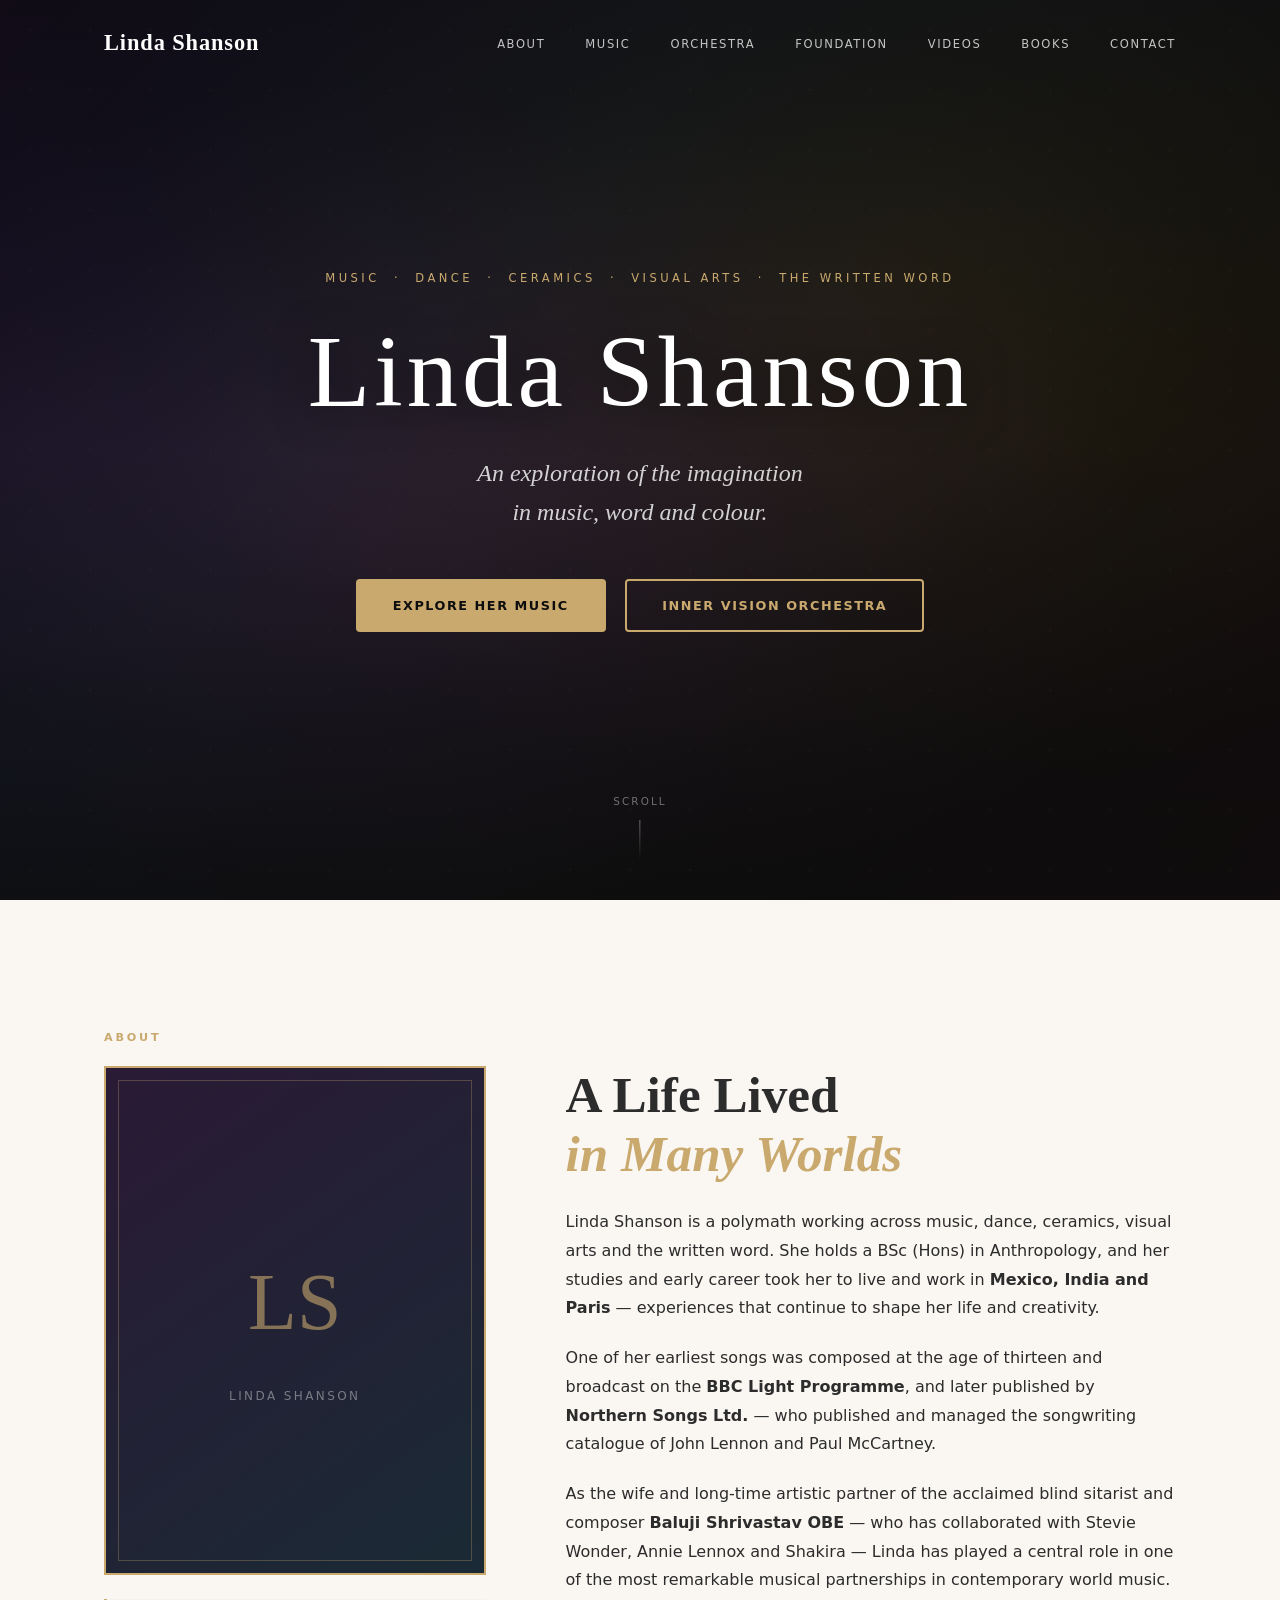
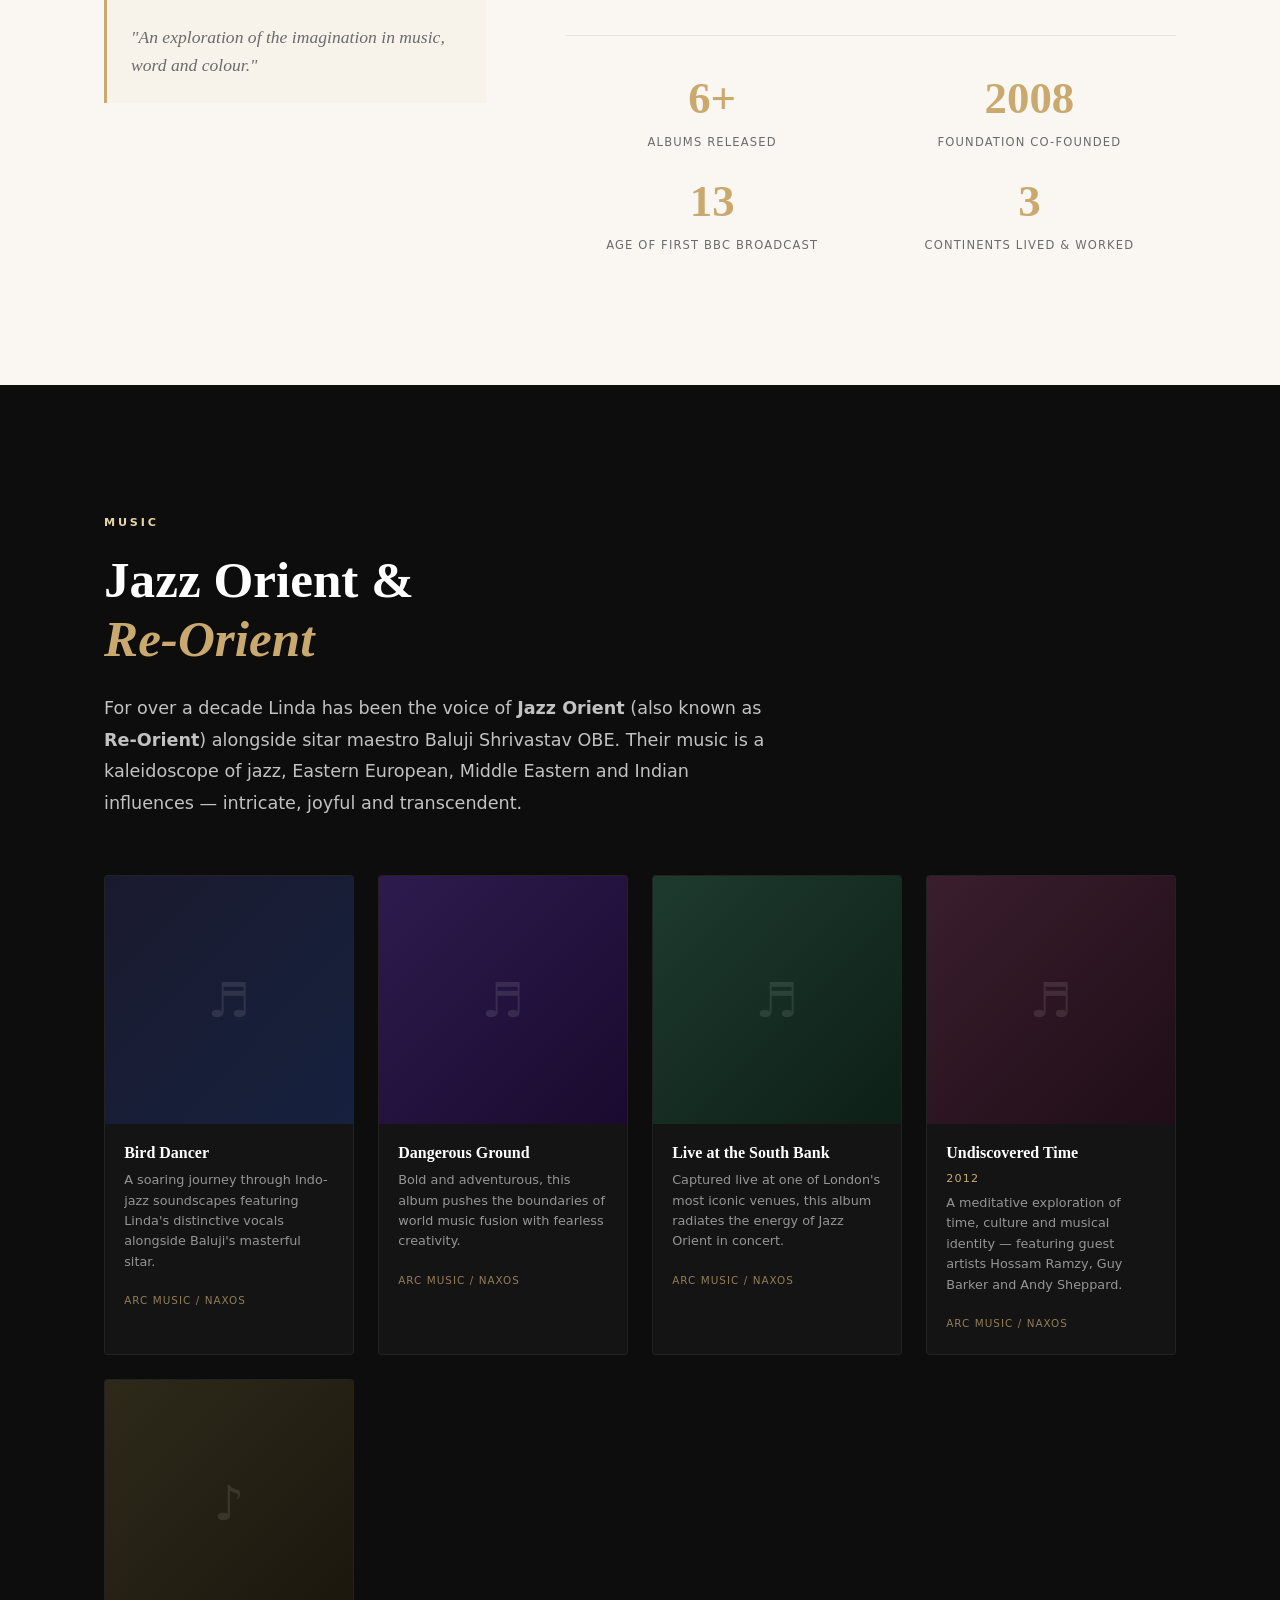
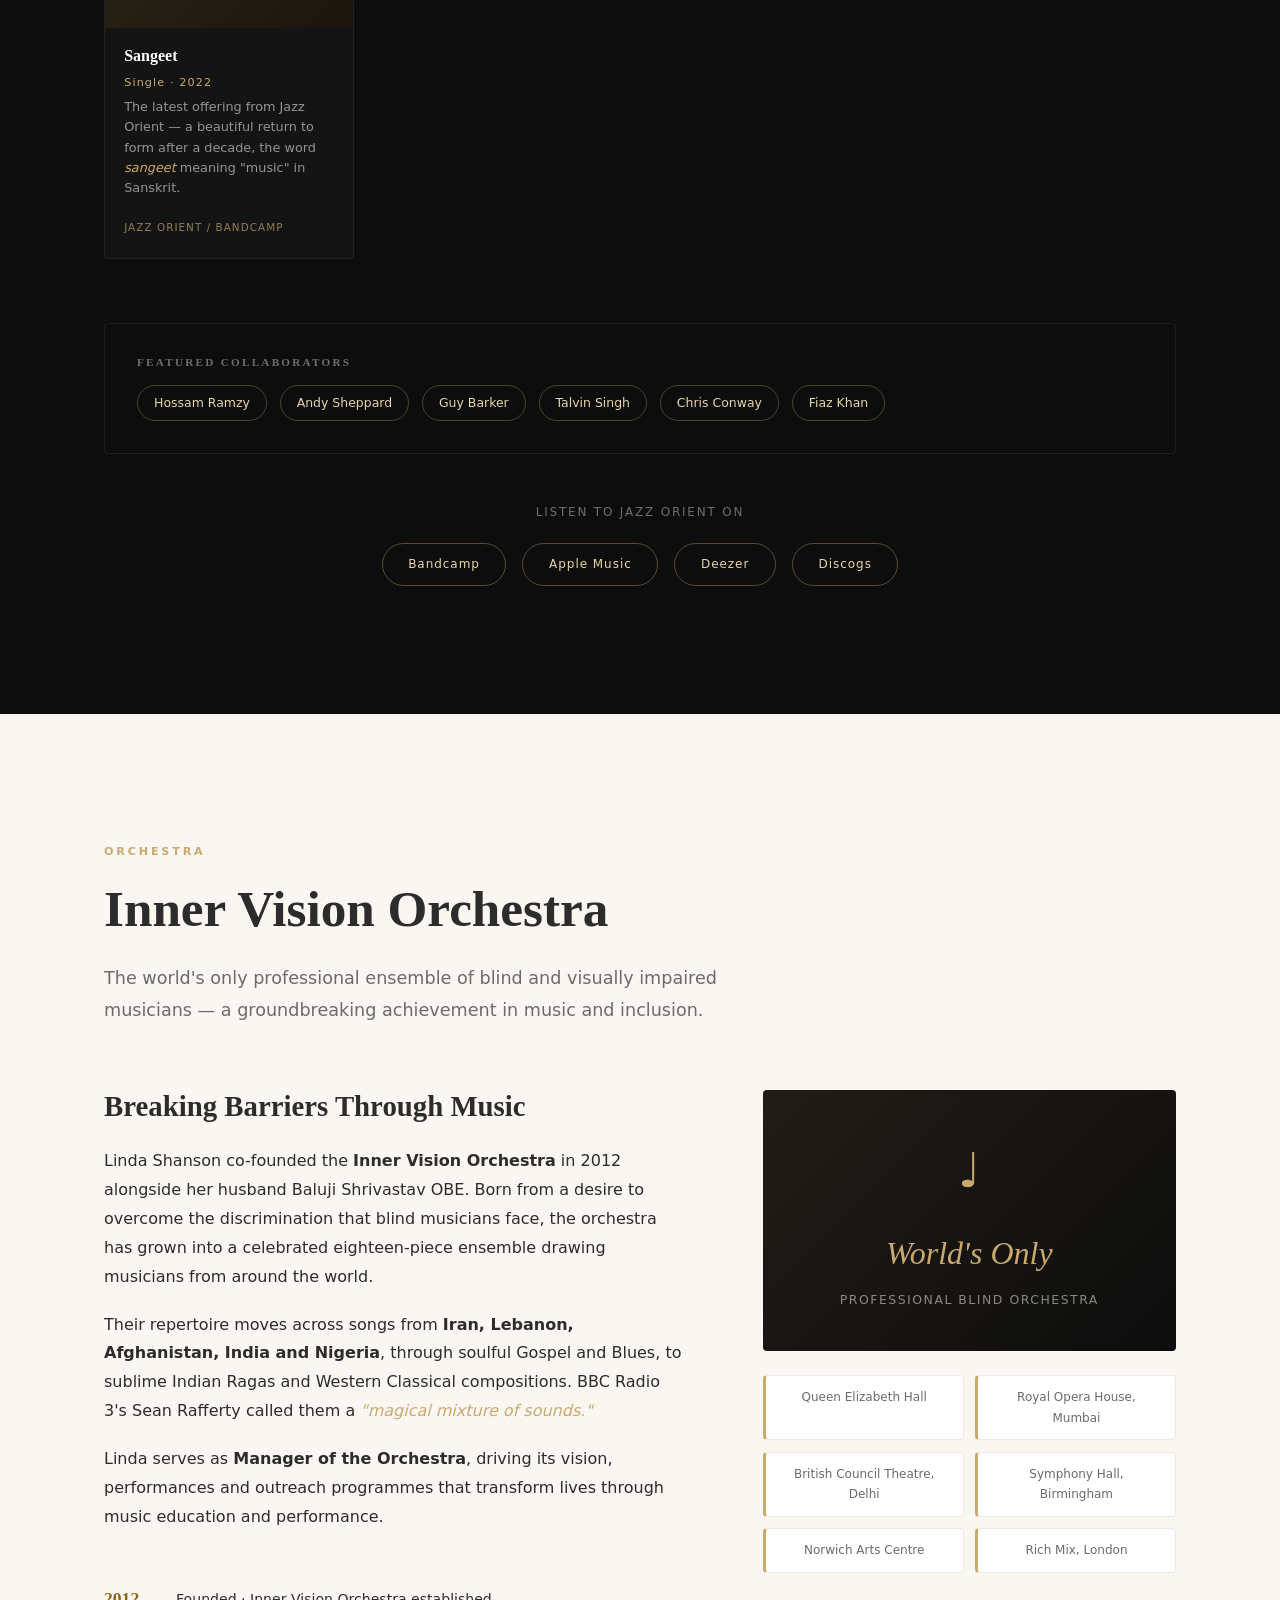
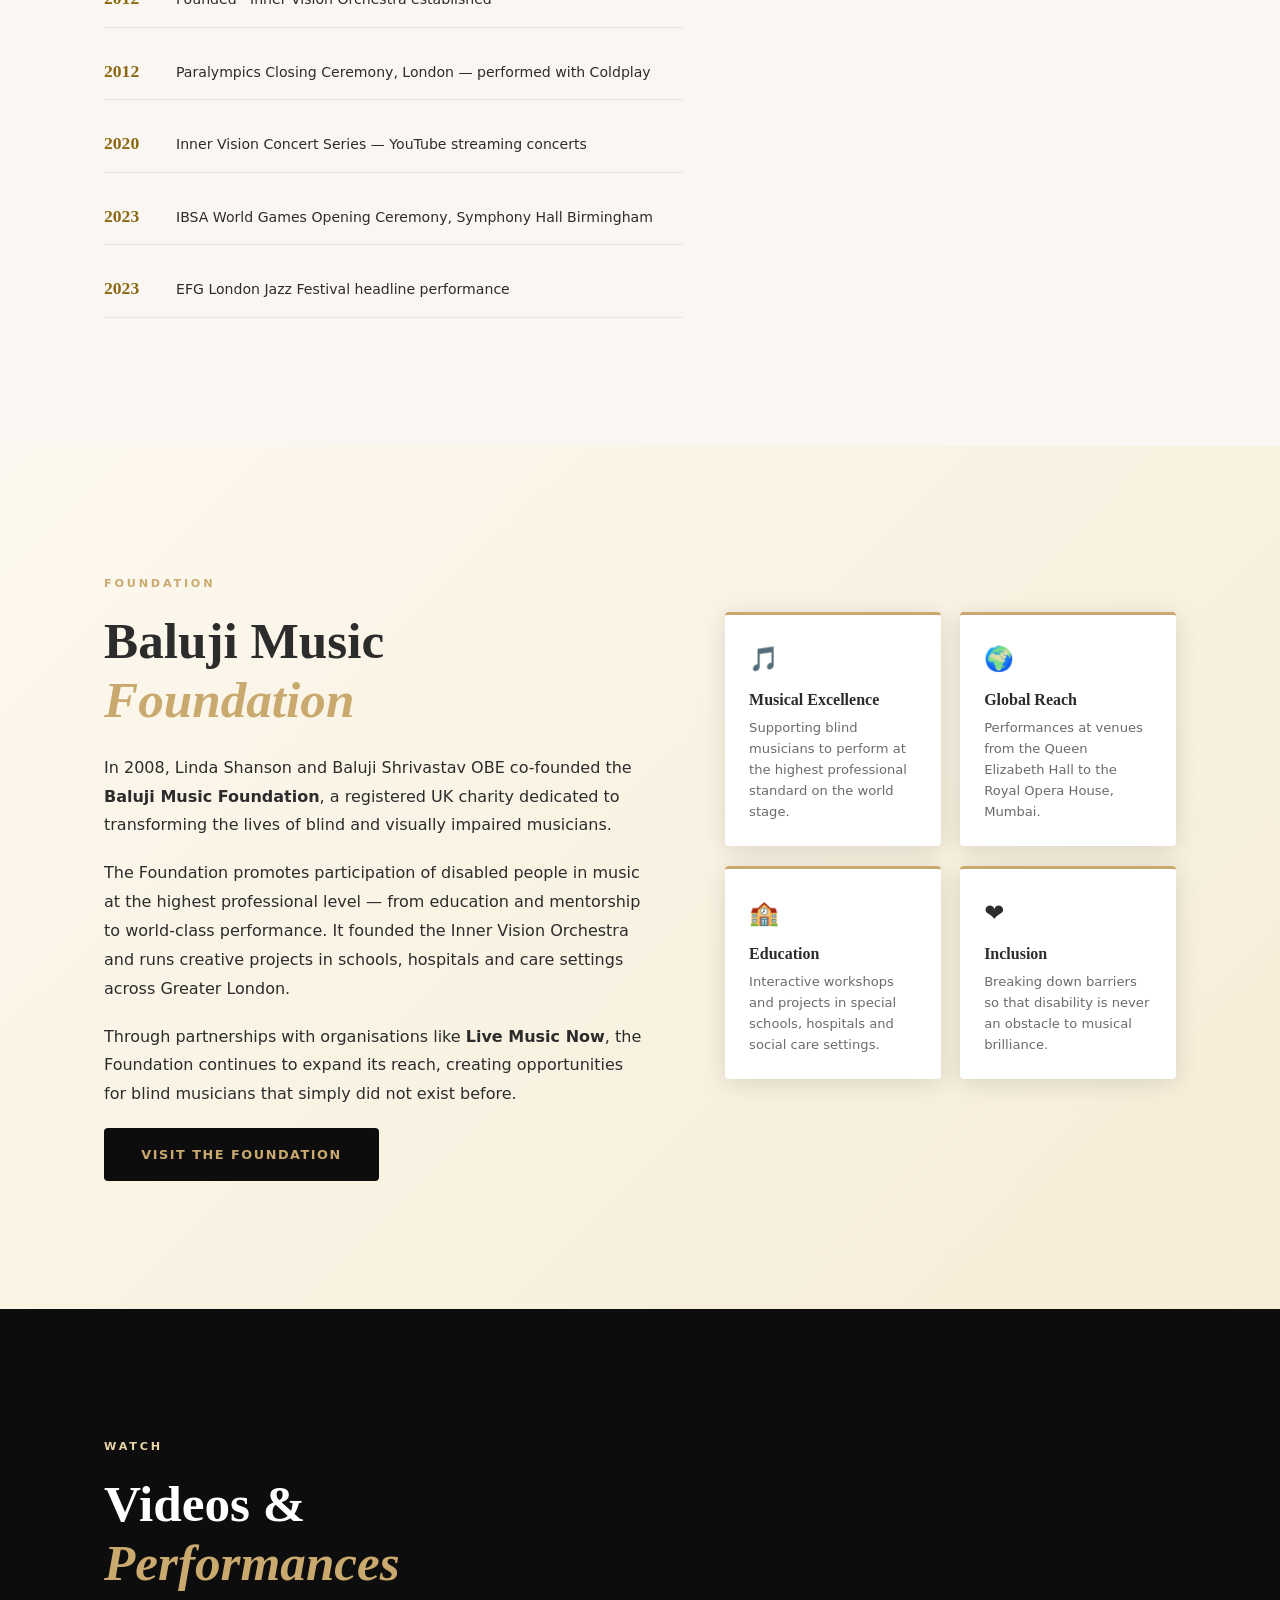
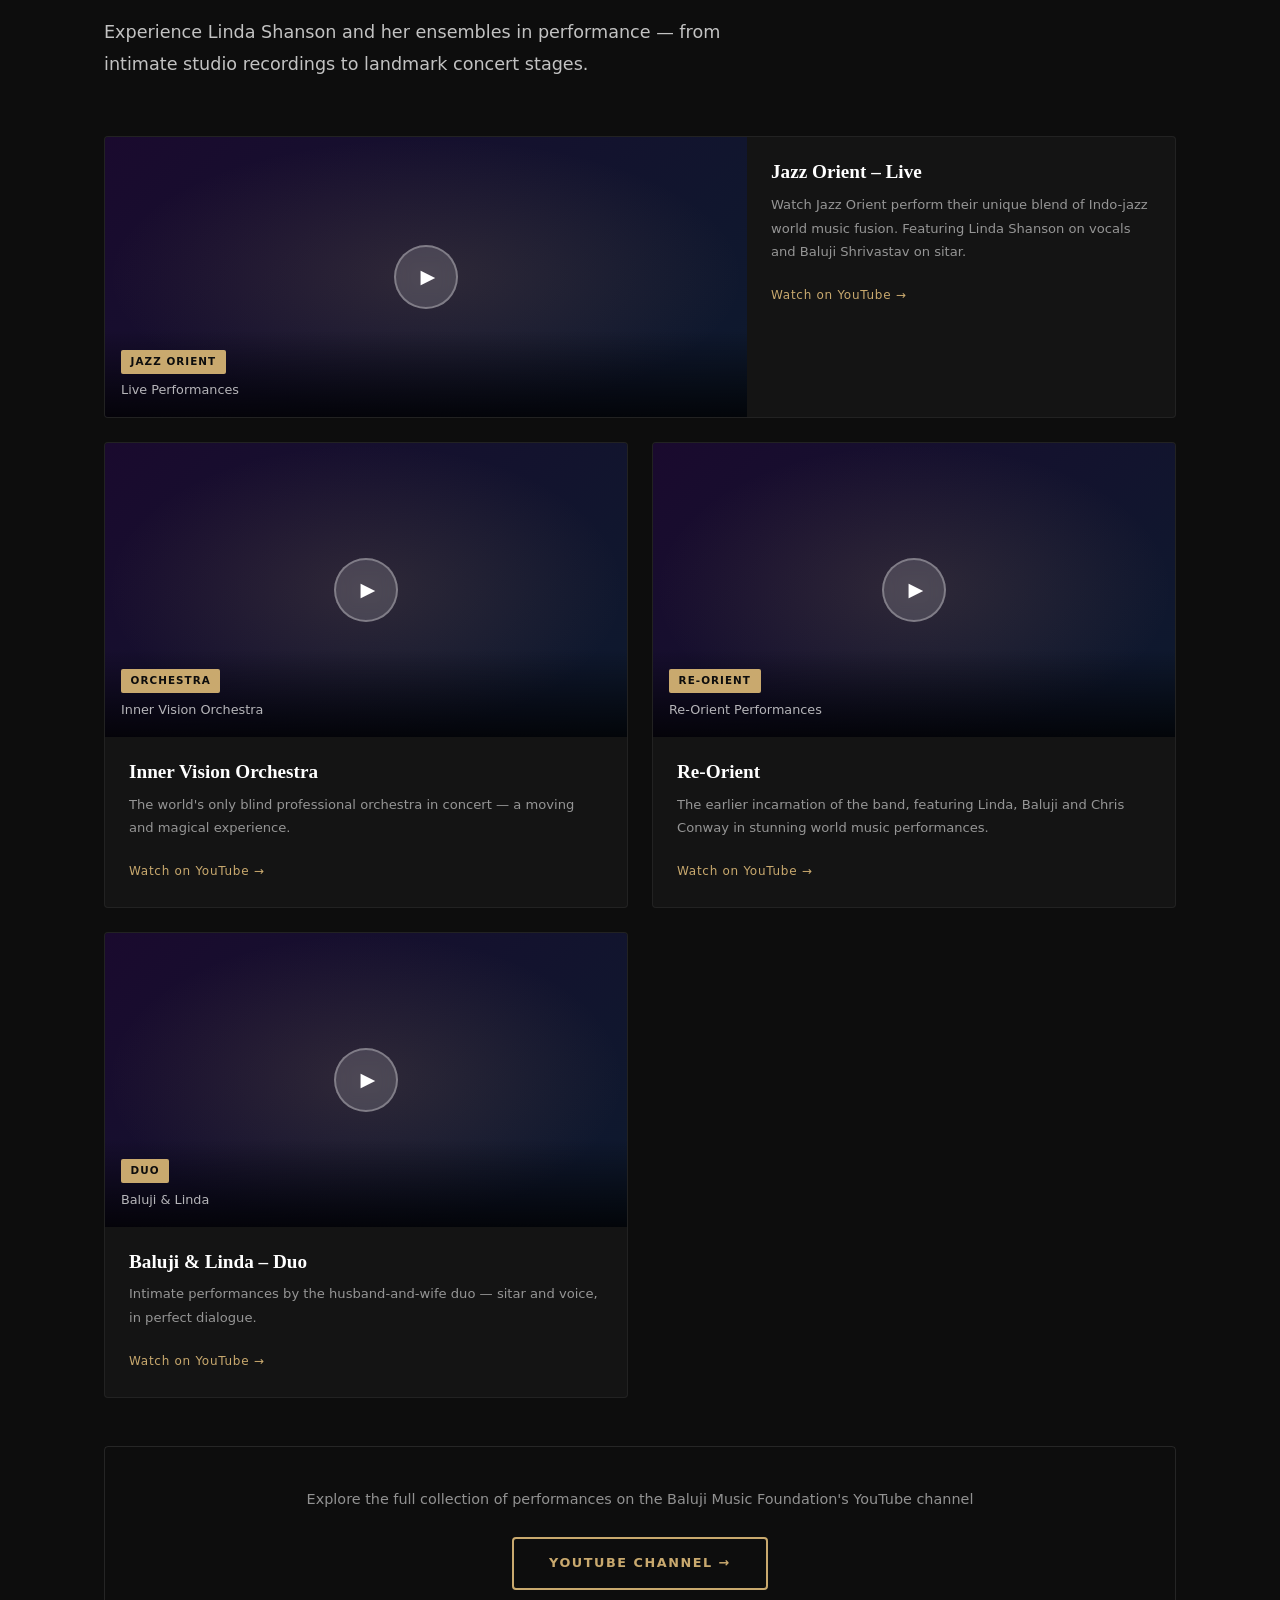
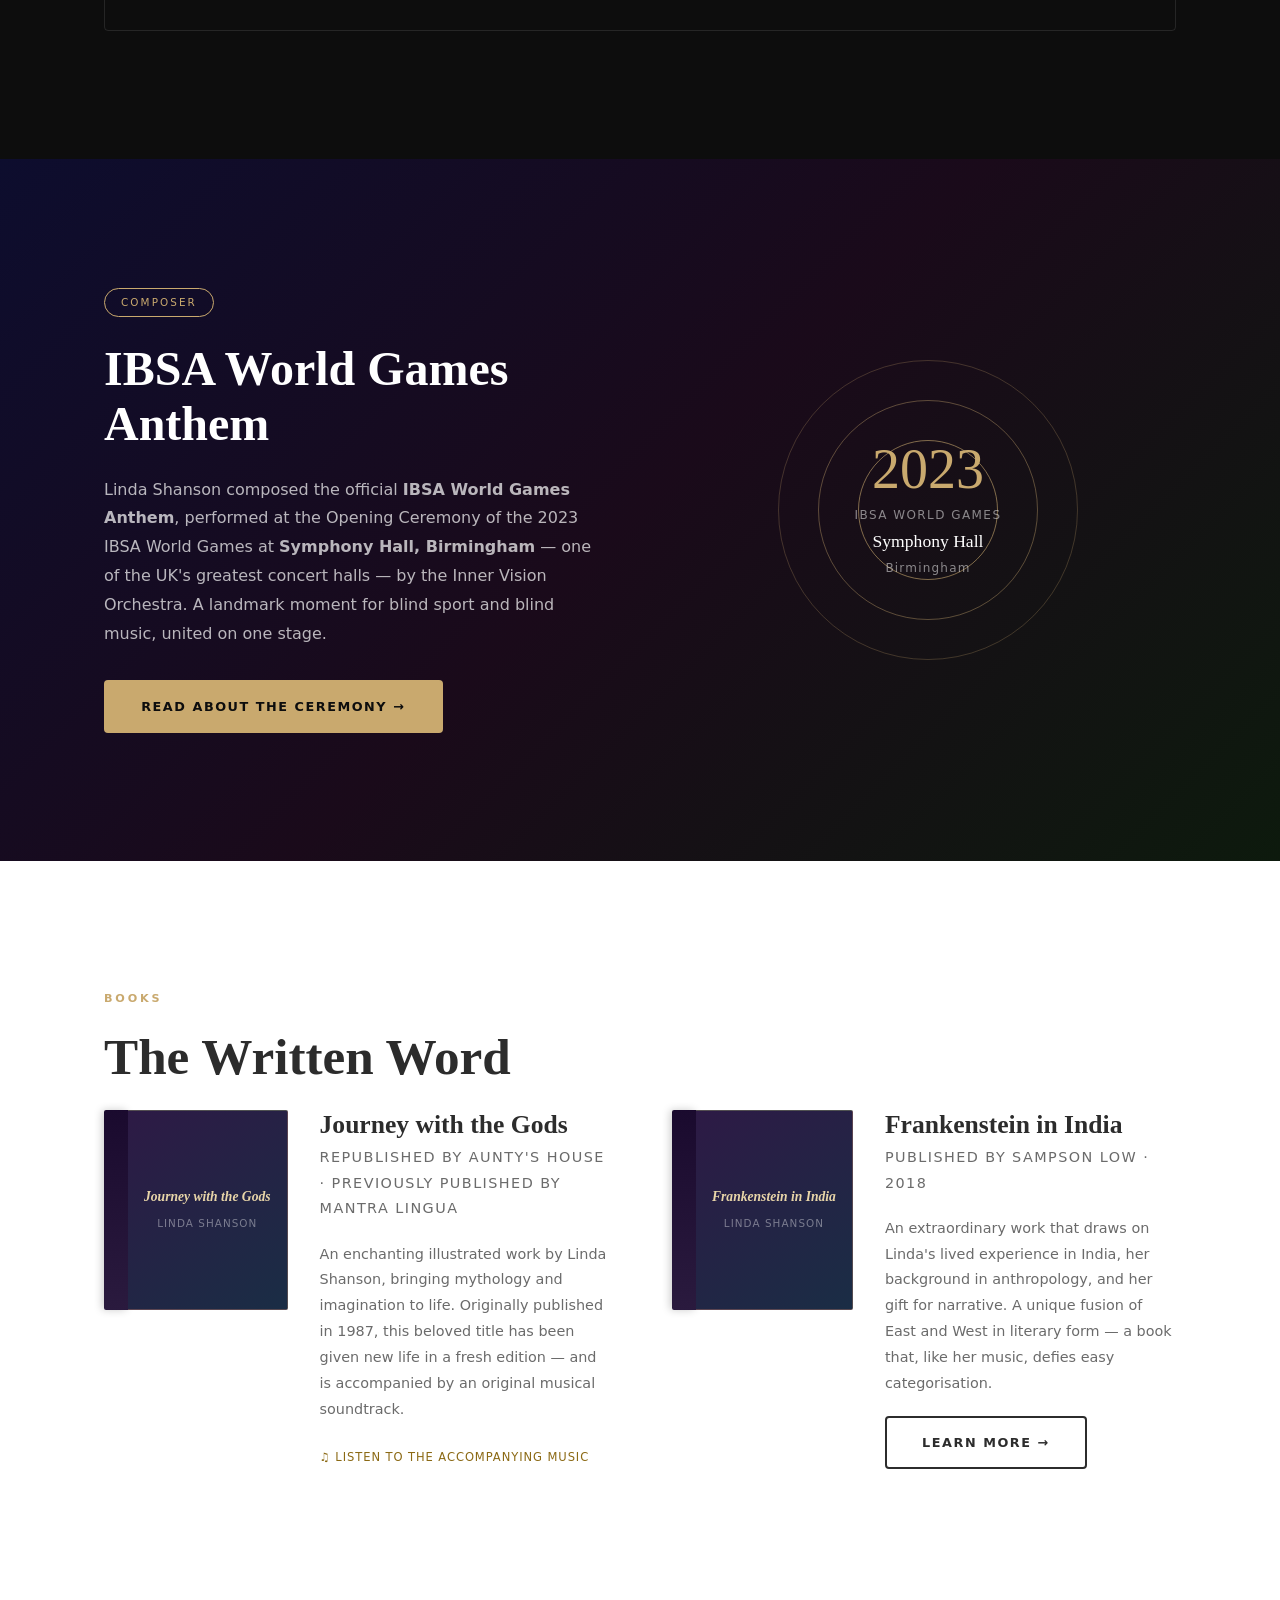
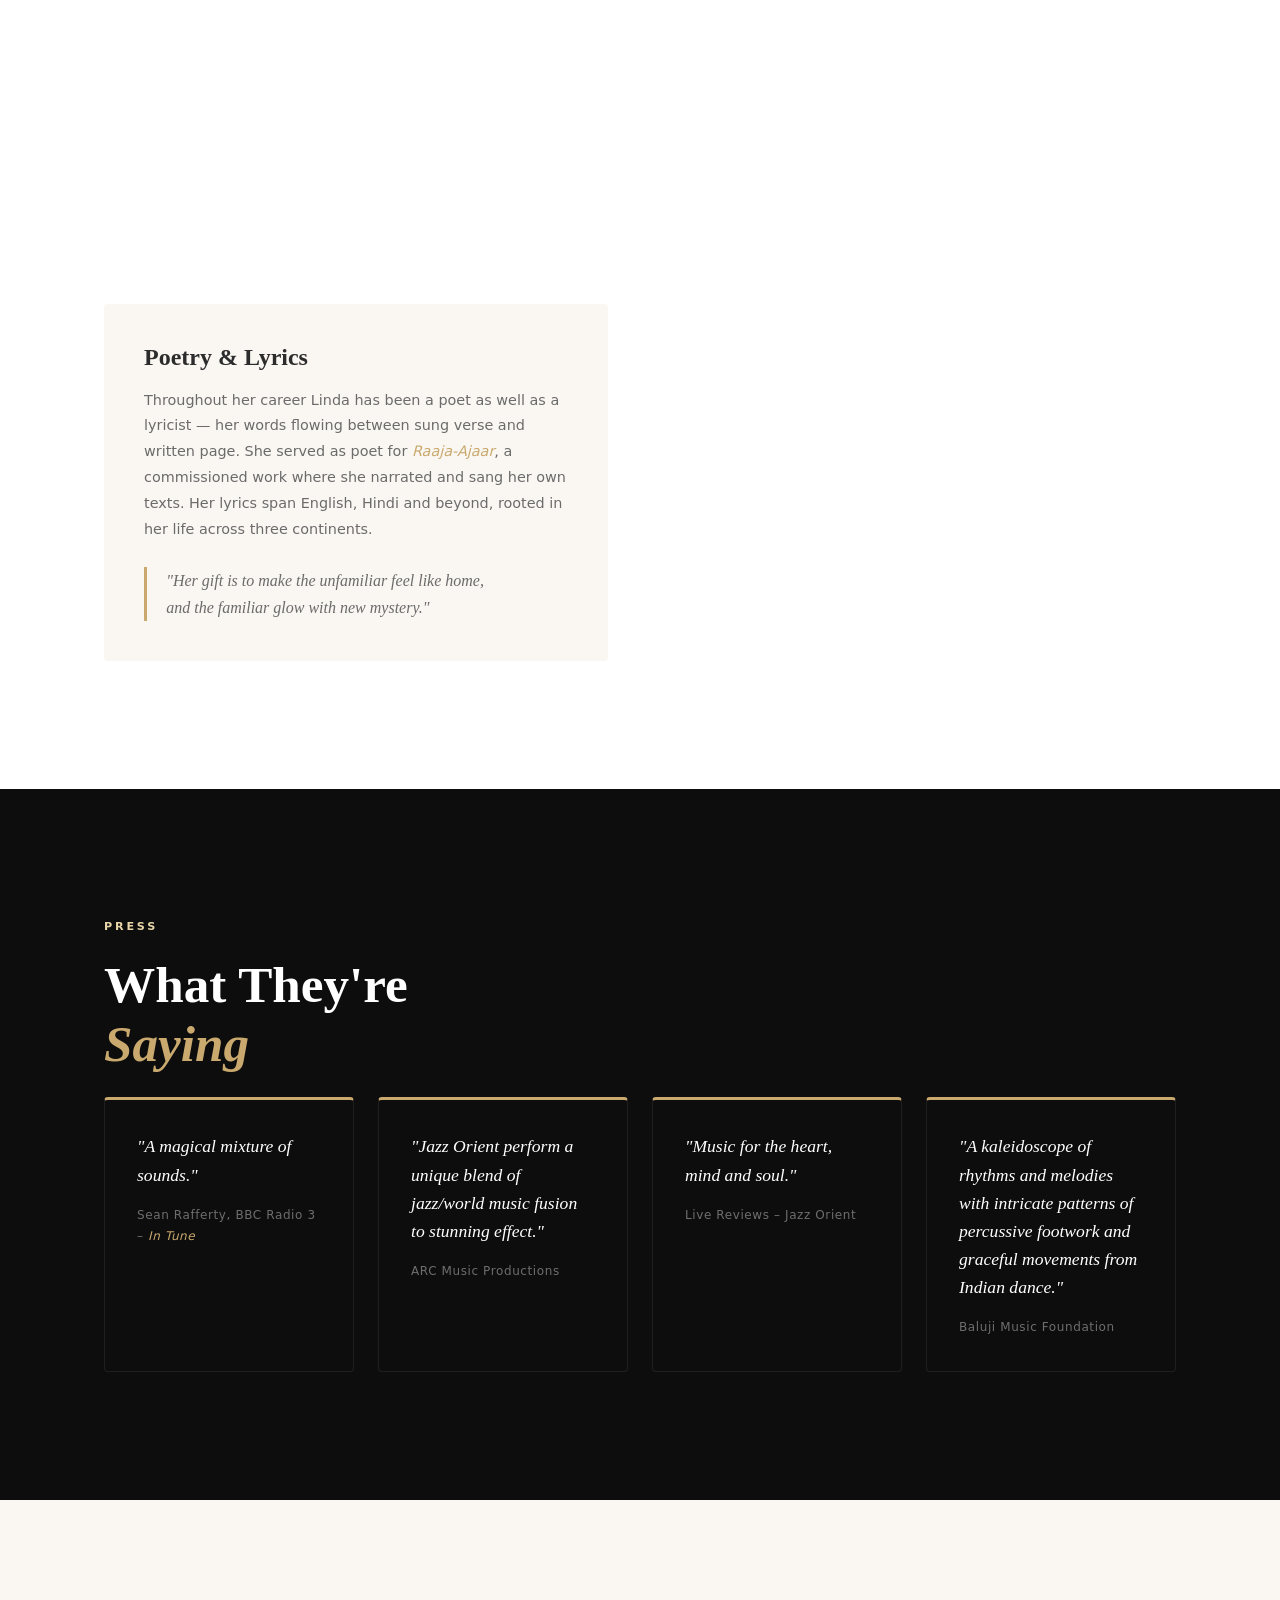
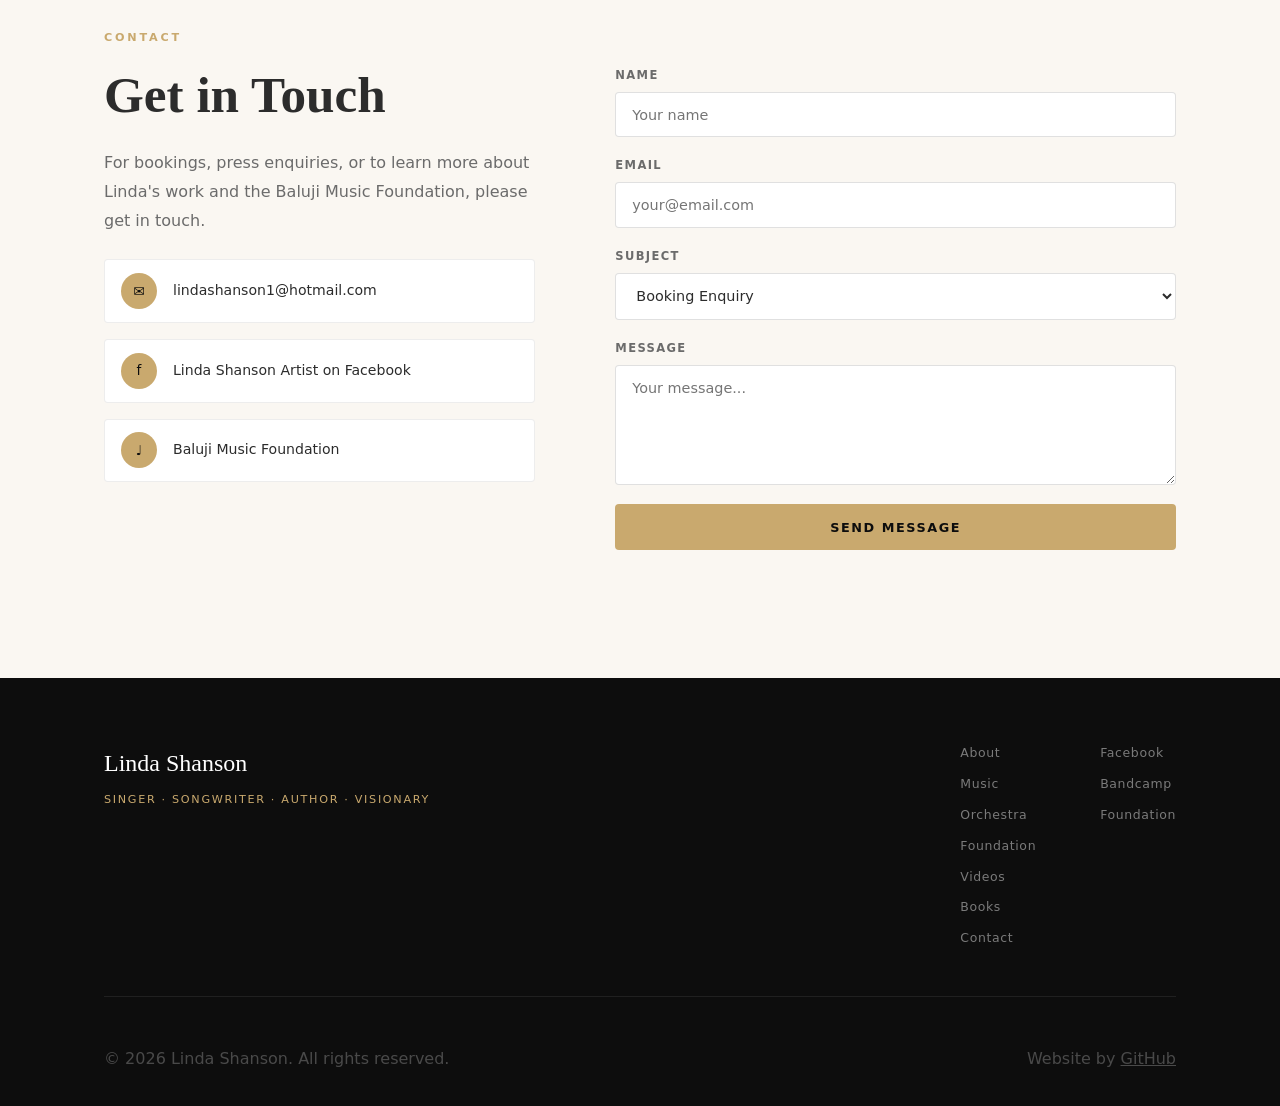
==== commit 3bc38ed4: "Add Spotify album embed to Journey with the Gods book card - Embedded Spotify player for the accompa" ====
--- a/index.html
+++ b/index.html
@@ -391,7 +391,11 @@
           <div class="book-info">
             <h3>Journey with the Gods</h3>
             <p class="book-publisher">Republished by Aunty's House · previously published by Mantra Lingua</p>
-            <p>An enchanting illustrated work by Linda Shanson, bringing mythology and imagination to life. Originally published in 1987, this beloved title has been given new life in a fresh edition.</p>
+            <p>An enchanting illustrated work by Linda Shanson, bringing mythology and imagination to life. Originally published in 1987, this beloved title has been given new life in a fresh edition — and is accompanied by an original musical soundtrack.</p>
+            <div class="spotify-embed">
+              <p class="spotify-label">&#9835; Listen to the accompanying music</p>
+              <iframe style="border-radius:10px" src="https://open.spotify.com/embed/album/5IeDaZxuvAte8Mb2MM0IeY?utm_source=generator" width="100%" height="352" frameBorder="0" allowfullscreen="" allow="autoplay; clipboard-write; encrypted-media; fullscreen; picture-in-picture" loading="lazy" title="Journey with the Gods – Spotify"></iframe>
+            </div>
           </div>
         </div>
         <div class="book-card">
--- a/style.css
+++ b/style.css
@@ -1,777 +1,1240 @@
 /* ═══════════════════════════════════════════════════════════
-   LINDA SHANSON – Fresh, Warm, Artistic Design
-   Palette: warm terracotta, sage, cream, deep brown
+   LINDA SHANSON – World-Class Website Styles
    ═══════════════════════════════════════════════════════════ */
 
+/* ─── RESET & BASE ────────────────────────────────────────── */
 *, *::before, *::after { box-sizing: border-box; margin: 0; padding: 0; }
 
 :root {
-  --terracotta:    #c06848;
-  --terracotta-lt: #d4896f;
-  --sage:          #8a9a7b;
-  --sage-light:    #b5c4a8;
-  --cream:         #faf5ef;
-  --warm-white:    #f5efe6;
-  --sand:          #e8ddd0;
-  --brown:         #46372f;
-  --brown-deep:    #2e221c;
-  --text:          #3a302a;
-  --text-muted:    #7a6e66;
-  --white:         #ffffff;
-
-  --font-display:  'Playfair Display', Georgia, serif;
-  --font-body:     'Inter', system-ui, sans-serif;
-
-  --ease:          0.4s cubic-bezier(0.25, 0.46, 0.45, 0.94);
-  --radius:        6px;
-  --radius-lg:     12px;
-  --shadow:        0 2px 20px rgba(46,34,28,0.08);
-  --shadow-lg:     0 8px 40px rgba(46,34,28,0.12);
+  --gold:        #c9a96e;
+  --gold-light:  #e8d5a8;
+  --gold-dark:   #8b6914;
+  --dark:        #0d0d0d;
+  --dark2:       #141414;
+  --dark3:       #1c1c1c;
+  --cream:       #faf7f2;
+  --text:        #2c2c2c;
+  --text-muted:  #6b6b6b;
+  --white:       #ffffff;
+  --accent:      #7b3f6e;
+
+  --font-serif:  'Cormorant Garamond', Georgia, serif;
+  --font-sans:   'Montserrat', system-ui, sans-serif;
+
+  --transition:  0.35s cubic-bezier(0.25, 0.46, 0.45, 0.94);
+  --radius:      4px;
+  --shadow:      0 4px 24px rgba(0,0,0,0.12);
+  --shadow-lg:   0 12px 48px rgba(0,0,0,0.2);
 }
 
 html { scroll-behavior: smooth; font-size: 16px; }
 
 body {
-  font-family: var(--font-body);
+  font-family: var(--font-sans);
   background: var(--cream);
   color: var(--text);
   line-height: 1.7;
   overflow-x: hidden;
-  -webkit-font-smoothing: antialiased;
-}
-
-img { max-width: 100%; height: auto; display: block; }
+}
 
 /* ─── TYPOGRAPHY ──────────────────────────────────────────── */
-h1, h2, h3 {
-  font-family: var(--font-display);
-  line-height: 1.1;
+h1, h2, h3, h4 {
+  font-family: var(--font-serif);
+  line-height: 1.15;
   font-weight: 600;
-  color: var(--brown);
-}
-h1 { font-size: clamp(3.5rem, 10vw, 8rem); letter-spacing: -0.02em; }
-h2 { font-size: clamp(2rem, 4vw, 3.2rem); margin-bottom: 1.5rem; }
-h3 { font-size: clamp(1.2rem, 2vw, 1.6rem); }
-
-p { font-size: 0.95rem; line-height: 1.8; margin-bottom: 1rem; }
-p:last-child { margin-bottom: 0; }
-
-a { color: inherit; text-decoration: none; transition: color var(--ease); }
-
-strong { font-weight: 600; }
-em { font-style: italic; color: var(--terracotta); }
-
-blockquote {
-  font-family: var(--font-display);
-  font-style: italic;
-  font-size: 1.15rem;
-  line-height: 1.6;
-  color: var(--brown);
-  border-left: 3px solid var(--terracotta);
-  padding-left: 1.25rem;
-  margin: 1.5rem 0;
-}
-blockquote cite {
-  display: block;
-  font-family: var(--font-body);
-  font-style: normal;
-  font-size: 0.8rem;
-  color: var(--text-muted);
-  margin-top: 0.5rem;
-}
-
-/* ─── LAYOUT ─────────────────────────────────────────────── */
+}
+
+h1 { font-size: clamp(3rem, 8vw, 7rem); }
+h2 { font-size: clamp(2.2rem, 4vw, 3.5rem); }
+h3 { font-size: clamp(1.3rem, 2.5vw, 1.8rem); }
+
+em { font-style: italic; color: var(--gold); }
+
+p { font-size: 1rem; line-height: 1.8; }
+
+a { color: inherit; text-decoration: none; transition: color var(--transition); }
+
+/* ─── LAYOUT ──────────────────────────────────────────────── */
 .container {
-  max-width: 1140px;
+  max-width: 1200px;
   margin: 0 auto;
-  padding: 0 clamp(1.5rem, 5vw, 3rem);
+  padding: 0 clamp(1.5rem, 5vw, 4rem);
 }
 
 section {
-  padding: clamp(5rem, 10vw, 8rem) 0;
-}
-
-.section-alt {
-  background: var(--warm-white);
-}
-
-.section-tag {
-  display: inline-block;
-  font-family: var(--font-body);
+  padding: clamp(5rem, 10vw, 9rem) 0;
+  position: relative;
+}
+
+.section-label {
+  font-family: var(--font-sans);
   font-size: 0.7rem;
   font-weight: 600;
-  letter-spacing: 0.2em;
-  text-transform: uppercase;
-  color: var(--terracotta);
-  margin-bottom: 0.75rem;
-}
+  letter-spacing: 0.25em;
+  text-transform: uppercase;
+  color: var(--gold);
+  margin-bottom: 1.2rem;
+}
+.section-label.light { color: var(--gold-light); }
+
+.section-title {
+  margin-bottom: 1.5rem;
+  color: var(--text);
+}
+.section-title.light { color: var(--white); }
 
 .section-intro {
-  font-size: 1.05rem;
-  max-width: 600px;
+  font-size: 1.1rem;
+  max-width: 680px;
+  margin-bottom: 3.5rem;
   color: var(--text-muted);
-  margin-bottom: 3rem;
-}
-
-/* ─── BUTTONS ────────────────────────────────────────────── */
+}
+.section-intro.light { color: rgba(255,255,255,0.75); }
+
+/* ─── BUTTONS ─────────────────────────────────────────────── */
 .btn {
   display: inline-block;
-  padding: 0.8rem 2rem;
-  font-family: var(--font-body);
+  padding: 0.85rem 2.2rem;
+  font-family: var(--font-sans);
   font-size: 0.8rem;
   font-weight: 600;
-  letter-spacing: 0.08em;
+  letter-spacing: 0.12em;
   text-transform: uppercase;
   border-radius: var(--radius);
-  transition: all var(--ease);
+  transition: all var(--transition);
   cursor: pointer;
-  border: none;
+  border: 2px solid transparent;
 }
 
 .btn-primary {
-  background: var(--terracotta);
-  color: var(--white);
+  background: var(--gold);
+  color: var(--dark);
 }
 .btn-primary:hover {
-  background: var(--brown);
-  transform: translateY(-1px);
+  background: var(--gold-light);
+  transform: translateY(-2px);
+  box-shadow: 0 8px 24px rgba(201,169,110,0.35);
+}
+
+.btn-outline {
+  background: transparent;
+  border-color: var(--gold);
+  color: var(--gold);
+}
+.btn-outline:hover {
+  background: var(--gold);
+  color: var(--dark);
+  transform: translateY(-2px);
 }
 
 .btn-secondary {
   background: transparent;
-  color: var(--terracotta);
-  border: 1.5px solid var(--terracotta);
+  border-color: var(--text);
+  color: var(--text);
 }
 .btn-secondary:hover {
-  background: var(--terracotta);
+  background: var(--text);
   color: var(--white);
 }
 
-.btn-ghost {
-  background: transparent;
-  color: var(--white);
-  border: 1.5px solid rgba(255,255,255,0.5);
-}
-.btn-ghost:hover {
-  background: rgba(255,255,255,0.15);
-  border-color: var(--white);
-}
-
-/* ─── NAVBAR ─────────────────────────────────────────────── */
+.btn-dark {
+  background: var(--dark);
+  color: var(--gold);
+  border-color: var(--dark);
+}
+.btn-dark:hover {
+  background: var(--dark3);
+  transform: translateY(-2px);
+  box-shadow: var(--shadow);
+}
+
+.full-width { width: 100%; text-align: center; }
+
+/* ─── NAVIGATION ──────────────────────────────────────────── */
 #navbar {
   position: fixed;
-  top: 0;
-  left: 0;
-  right: 0;
+  top: 0; left: 0; right: 0;
   z-index: 1000;
-  padding: 1.2rem 0;
-  transition: all var(--ease);
-}
+  transition: all var(--transition);
+  padding: 1.5rem 0;
+}
+
 #navbar.scrolled {
-  background: rgba(250,245,239,0.95);
+  background: rgba(13,13,13,0.96);
   backdrop-filter: blur(12px);
-  padding: 0.7rem 0;
-  box-shadow: 0 1px 0 rgba(0,0,0,0.06);
+  padding: 0.8rem 0;
+  box-shadow: 0 2px 20px rgba(0,0,0,0.4);
 }
 
 .nav-inner {
-  max-width: 1140px;
+  max-width: 1200px;
   margin: 0 auto;
-  padding: 0 clamp(1.5rem, 5vw, 3rem);
+  padding: 0 clamp(1.5rem, 5vw, 4rem);
   display: flex;
   align-items: center;
   justify-content: space-between;
 }
 
 .nav-logo {
-  font-family: var(--font-display);
-  font-size: 1.3rem;
-  font-weight: 700;
+  font-family: var(--font-serif);
+  font-size: 1.4rem;
   color: var(--white);
-  transition: color var(--ease);
-}
-#navbar.scrolled .nav-logo { color: var(--brown); }
+  font-weight: 600;
+  letter-spacing: 0.04em;
+}
 
 .nav-links {
+  display: flex;
   list-style: none;
-  display: flex;
-  gap: 2rem;
-}
+  gap: 2.5rem;
+}
+
 .nav-links a {
-  font-size: 0.8rem;
+  font-size: 0.72rem;
   font-weight: 500;
-  letter-spacing: 0.05em;
-  color: rgba(255,255,255,0.85);
-  transition: color var(--ease);
-}
-.nav-links a:hover { color: var(--white); }
-#navbar.scrolled .nav-links a { color: var(--text-muted); }
-#navbar.scrolled .nav-links a:hover { color: var(--terracotta); }
+  letter-spacing: 0.14em;
+  text-transform: uppercase;
+  color: rgba(255,255,255,0.75);
+  transition: color var(--transition);
+}
+.nav-links a:hover { color: var(--gold); }
 
 .nav-toggle {
   display: none;
-  flex-direction: column;
-  gap: 5px;
   background: none;
   border: none;
+  color: var(--white);
+  font-size: 1.5rem;
   cursor: pointer;
-  padding: 4px;
-}
-.nav-toggle span {
-  width: 22px;
-  height: 2px;
-  background: var(--white);
-  transition: all var(--ease);
-  border-radius: 1px;
-}
-#navbar.scrolled .nav-toggle span { background: var(--brown); }
-
-/* ─── HERO ───────────────────────────────────────────────── */
+}
+
+/* ─── HERO ────────────────────────────────────────────────── */
 #hero {
+  min-height: 100vh;
+  display: flex;
+  align-items: center;
+  justify-content: center;
+  text-align: center;
   position: relative;
-  min-height: 100vh;
-  display: flex;
-  align-items: flex-end;
-  padding: 0 0 6rem;
+  background:
+    linear-gradient(180deg, rgba(13,13,13,0.7) 0%, rgba(13,13,13,0.4) 50%, rgba(13,13,13,0.8) 100%),
+    radial-gradient(ellipse at 30% 60%, rgba(123,63,110,0.4) 0%, transparent 60%),
+    radial-gradient(ellipse at 70% 30%, rgba(139,105,20,0.3) 0%, transparent 60%),
+    linear-gradient(135deg, #1a0a2e 0%, #0d1a2e 35%, #0d0d0d 70%, #1a0a0d 100%);
   overflow: hidden;
-}
-
-.hero-bg {
+  padding: 0;
+}
+
+.hero-overlay {
   position: absolute;
   inset: 0;
-  z-index: 0;
-}
-.hero-bg::after {
+  background: url("data:image/svg+xml,%3Csvg xmlns='http://www.w3.org/2000/svg' width='60' height='60'%3E%3Ccircle cx='30' cy='30' r='0.8' fill='rgba(201,169,110,0.15)'/%3E%3C/svg%3E") repeat;
+  opacity: 0.6;
+}
+
+.hero-content {
+  position: relative;
+  z-index: 2;
+  padding: 2rem;
+  animation: fadeInUp 1.2s ease forwards;
+}
+
+.hero-eyebrow {
+  font-family: var(--font-sans);
+  font-size: 0.72rem;
+  font-weight: 500;
+  letter-spacing: 0.3em;
+  text-transform: uppercase;
+  color: var(--gold);
+  margin-bottom: 1.5rem;
+}
+
+.hero-title {
+  color: var(--white);
+  font-weight: 300;
+  letter-spacing: 0.04em;
+  margin-bottom: 1.5rem;
+  text-shadow: 0 4px 40px rgba(0,0,0,0.5);
+}
+
+.hero-sub {
+  font-family: var(--font-serif);
+  font-size: clamp(1.1rem, 2.5vw, 1.5rem);
+  font-style: italic;
+  color: rgba(255,255,255,0.8);
+  margin-bottom: 3rem;
+  line-height: 1.6;
+}
+
+.hero-cta {
+  display: flex;
+  gap: 1.2rem;
+  justify-content: center;
+  flex-wrap: wrap;
+}
+
+.hero-scroll-hint {
+  position: absolute;
+  bottom: 2.5rem;
+  left: 50%;
+  transform: translateX(-50%);
+  display: flex;
+  flex-direction: column;
+  align-items: center;
+  gap: 0.6rem;
+  color: rgba(255,255,255,0.4);
+  font-size: 0.65rem;
+  letter-spacing: 0.2em;
+  text-transform: uppercase;
+  animation: bounce 2.5s ease infinite;
+}
+
+.scroll-line {
+  width: 1px;
+  height: 40px;
+  background: linear-gradient(to bottom, rgba(255,255,255,0.4), transparent);
+}
+
+/* ─── ABOUT ───────────────────────────────────────────────── */
+#about {
+  background: var(--cream);
+}
+
+.about-grid {
+  display: grid;
+  grid-template-columns: 1fr 1.6fr;
+  gap: 5rem;
+  align-items: start;
+  margin-top: 1rem;
+}
+
+.about-image-wrap {
+  position: sticky;
+  top: 7rem;
+}
+
+.about-image-frame {
+  border: 2px solid var(--gold);
+  aspect-ratio: 3/4;
+  position: relative;
+  overflow: hidden;
+  background: linear-gradient(145deg, #2a1a35, #1a2a35);
+}
+
+.about-image-frame::before {
+  content: '';
+  position: absolute;
+  inset: 12px;
+  border: 1px solid rgba(201,169,110,0.3);
+}
+
+.about-image-placeholder {
+  width: 100%;
+  height: 100%;
+  display: flex;
+  flex-direction: column;
+  align-items: center;
+  justify-content: center;
+  gap: 1rem;
+}
+
+.image-initials {
+  font-family: var(--font-serif);
+  font-size: 5rem;
+  font-weight: 300;
+  color: var(--gold);
+  opacity: 0.6;
+}
+
+.image-caption {
+  font-size: 0.75rem;
+  letter-spacing: 0.2em;
+  text-transform: uppercase;
+  color: rgba(255,255,255,0.4);
+}
+
+.about-quote-block {
+  margin-top: 1.5rem;
+  padding: 1.5rem;
+  border-left: 3px solid var(--gold);
+  background: rgba(201,169,110,0.05);
+}
+
+.about-quote-block blockquote {
+  font-family: var(--font-serif);
+  font-style: italic;
+  font-size: 1.1rem;
+  color: var(--text-muted);
+  line-height: 1.6;
+}
+
+.about-text p {
+  margin-bottom: 1.3rem;
+  color: var(--text);
+}
+
+.about-facts {
+  display: grid;
+  grid-template-columns: repeat(2, 1fr);
+  gap: 1.5rem;
+  margin-top: 2.5rem;
+  padding-top: 2.5rem;
+  border-top: 1px solid rgba(0,0,0,0.08);
+}
+
+.fact { text-align: center; }
+
+.fact-number {
+  display: block;
+  font-family: var(--font-serif);
+  font-size: 2.8rem;
+  font-weight: 600;
+  color: var(--gold);
+  line-height: 1;
+  margin-bottom: 0.4rem;
+}
+
+.fact-label {
+  font-size: 0.72rem;
+  letter-spacing: 0.1em;
+  text-transform: uppercase;
+  color: var(--text-muted);
+}
+
+/* ─── SECTION DARK ────────────────────────────────────────── */
+.section-dark {
+  background: var(--dark);
+  color: var(--white);
+}
+
+/* ─── MUSIC ───────────────────────────────────────────────── */
+.albums-grid {
+  display: grid;
+  grid-template-columns: repeat(auto-fill, minmax(220px, 1fr));
+  gap: 1.5rem;
+  margin-bottom: 4rem;
+}
+
+.album-card {
+  background: var(--dark2);
+  border: 1px solid rgba(255,255,255,0.06);
+  border-radius: var(--radius);
+  overflow: hidden;
+  transition: transform var(--transition), box-shadow var(--transition);
+}
+
+.album-card:hover {
+  transform: translateY(-6px);
+  box-shadow: 0 16px 40px rgba(0,0,0,0.5);
+}
+
+.album-cover {
+  aspect-ratio: 1;
+  display: flex;
+  align-items: center;
+  justify-content: center;
+  position: relative;
+}
+
+.album-icon {
+  font-size: 3rem;
+  color: rgba(255,255,255,0.1);
+}
+
+.album-info {
+  padding: 1.2rem;
+}
+
+.album-info h3 {
+  font-size: 1rem;
+  font-family: var(--font-serif);
+  color: var(--white);
+  margin-bottom: 0.5rem;
+}
+
+.album-info p {
+  font-size: 0.8rem;
+  color: rgba(255,255,255,0.55);
+  line-height: 1.6;
+  margin-bottom: 0.8rem;
+}
+
+.album-year {
+  font-size: 0.7rem !important;
+  color: var(--gold) !important;
+  letter-spacing: 0.1em;
+  margin-bottom: 0.3rem !important;
+}
+
+.album-label {
+  display: inline-block;
+  font-size: 0.65rem;
+  letter-spacing: 0.1em;
+  text-transform: uppercase;
+  color: var(--gold);
+  opacity: 0.7;
+}
+
+.collaborators {
+  margin-bottom: 3rem;
+  padding: 2rem;
+  border: 1px solid rgba(255,255,255,0.08);
+  border-radius: var(--radius);
+}
+
+.collaborators h3 {
+  font-size: 0.7rem;
+  letter-spacing: 0.2em;
+  text-transform: uppercase;
+  color: rgba(255,255,255,0.4);
+  margin-bottom: 1rem;
+}
+
+.collab-list {
+  display: flex;
+  flex-wrap: wrap;
+  gap: 0.8rem;
+}
+
+.collab-list span {
+  padding: 0.4rem 1rem;
+  border: 1px solid rgba(201,169,110,0.35);
+  border-radius: 20px;
+  font-size: 0.78rem;
+  color: var(--gold-light);
+}
+
+.listen-cta { text-align: center; }
+
+.listen-cta p {
+  font-size: 0.75rem;
+  letter-spacing: 0.15em;
+  text-transform: uppercase;
+  color: rgba(255,255,255,0.4);
+  margin-bottom: 1.2rem;
+}
+
+.listen-links {
+  display: flex;
+  flex-wrap: wrap;
+  gap: 1rem;
+  justify-content: center;
+}
+
+.listen-btn {
+  padding: 0.65rem 1.6rem;
+  border: 1px solid rgba(201,169,110,0.4);
+  border-radius: 30px;
+  font-size: 0.75rem;
+  color: var(--gold-light);
+  transition: all var(--transition);
+  letter-spacing: 0.08em;
+}
+
+.listen-btn:hover {
+  background: var(--gold);
+  border-color: var(--gold);
+  color: var(--dark);
+}
+
+/* ─── ORCHESTRA ───────────────────────────────────────────── */
+#orchestra { background: var(--cream); }
+
+.orchestra-intro { margin-bottom: 4rem; }
+
+.orchestra-feature {
+  display: grid;
+  grid-template-columns: 1.4fr 1fr;
+  gap: 5rem;
+  align-items: start;
+}
+
+.orchestra-text h3 {
+  font-family: var(--font-serif);
+  font-size: 1.8rem;
+  margin-bottom: 1.5rem;
+  color: var(--text);
+}
+
+.orchestra-text p { margin-bottom: 1.2rem; }
+
+.milestone-list {
+  margin-top: 2.5rem;
+  display: flex;
+  flex-direction: column;
+  gap: 1rem;
+}
+
+.milestone {
+  display: flex;
+  gap: 1.5rem;
+  align-items: baseline;
+  padding: 0.8rem 0;
+  border-bottom: 1px solid rgba(0,0,0,0.07);
+}
+
+.milestone-year {
+  font-family: var(--font-serif);
+  font-size: 1.1rem;
+  font-weight: 700;
+  color: var(--gold-dark);
+  min-width: 3rem;
+}
+
+.milestone-event {
+  font-size: 0.88rem;
+  color: var(--text);
+}
+
+.orchestra-badge {
+  text-align: center;
+  padding: 2.5rem;
+  background: var(--dark);
+  color: var(--white);
+  border-radius: var(--radius);
+  margin-bottom: 1.5rem;
+  position: relative;
+  overflow: hidden;
+}
+
+.orchestra-badge::before {
   content: '';
   position: absolute;
   inset: 0;
-  background: linear-gradient(
-    to bottom,
-    rgba(46,34,28,0.15) 0%,
-    rgba(46,34,28,0.3) 40%,
-    rgba(46,34,28,0.75) 100%
-  );
-}
-.hero-img {
-  width: 100%;
-  height: 100%;
-  object-fit: cover;
-  object-position: center 20%;
-}
-
-.hero-content {
+  background: linear-gradient(135deg, rgba(201,169,110,0.1), transparent);
+}
+
+.badge-icon {
+  font-size: 3rem;
+  color: var(--gold);
+  display: block;
+  margin-bottom: 0.8rem;
+}
+
+.badge-title {
+  font-family: var(--font-serif);
+  font-size: 2rem;
+  font-style: italic;
+  color: var(--gold);
+}
+
+.badge-sub {
+  font-size: 0.78rem;
+  letter-spacing: 0.12em;
+  text-transform: uppercase;
+  color: rgba(255,255,255,0.5);
+  margin-top: 0.4rem;
+}
+
+.venues-grid {
+  display: grid;
+  grid-template-columns: 1fr 1fr;
+  gap: 0.7rem;
+}
+
+.venue {
+  padding: 0.7rem 1rem;
+  background: white;
+  border: 1px solid rgba(0,0,0,0.08);
+  border-radius: var(--radius);
+  font-size: 0.75rem;
+  text-align: center;
+  color: var(--text-muted);
+  border-left: 3px solid var(--gold);
+}
+
+/* ─── FOUNDATION ──────────────────────────────────────────── */
+.section-gold {
+  background: linear-gradient(135deg, #fdf8ef 0%, #f5edd6 100%);
+}
+
+.foundation-grid {
+  display: grid;
+  grid-template-columns: 1.2fr 1fr;
+  gap: 5rem;
+  align-items: start;
+}
+
+.foundation-text p { margin-bottom: 1.2rem; }
+
+.foundation-mission {
+  display: grid;
+  grid-template-columns: 1fr 1fr;
+  gap: 1.2rem;
+}
+
+.mission-card {
+  padding: 1.5rem;
+  background: white;
+  border-radius: var(--radius);
+  box-shadow: var(--shadow);
+  border-top: 3px solid var(--gold);
+}
+
+.mission-icon {
+  font-size: 1.5rem;
+  margin-bottom: 0.7rem;
+  display: block;
+}
+
+.mission-card h4 {
+  font-family: var(--font-serif);
+  font-size: 1rem;
+  margin-bottom: 0.5rem;
+}
+
+.mission-card p {
+  font-size: 0.82rem;
+  color: var(--text-muted);
+  line-height: 1.6;
+}
+
+/* ─── VIDEOS ──────────────────────────────────────────────── */
+.video-grid {
+  display: grid;
+  grid-template-columns: repeat(2, 1fr);
+  grid-template-rows: auto auto;
+  gap: 1.5rem;
+  margin-bottom: 3rem;
+}
+
+.video-card { background: var(--dark2); border-radius: var(--radius); overflow: hidden; border: 1px solid rgba(255,255,255,0.06); }
+
+.video-card.featured {
+  grid-column: 1 / -1;
+  display: grid;
+  grid-template-columns: 1.5fr 1fr;
+}
+
+.video-thumb {
+  aspect-ratio: 16/9;
+  background: linear-gradient(135deg, #1a0a2e, #0d1a2e);
+  display: flex;
+  align-items: center;
+  justify-content: center;
+  cursor: pointer;
+  position: relative;
+  overflow: hidden;
+  transition: all var(--transition);
+}
+
+.video-card.featured .video-thumb {
+  aspect-ratio: auto;
+  min-height: 280px;
+}
+
+.video-thumb::before {
+  content: '';
+  position: absolute;
+  inset: 0;
+  background: radial-gradient(ellipse at center, rgba(201,169,110,0.15) 0%, transparent 70%);
+}
+
+.video-thumb:hover { filter: brightness(1.1); }
+.video-thumb:hover .play-btn { transform: scale(1.1); background: rgba(201,169,110,0.9); color: var(--dark); }
+
+.play-btn {
+  width: 64px;
+  height: 64px;
+  border-radius: 50%;
+  background: rgba(255,255,255,0.15);
+  backdrop-filter: blur(8px);
+  border: 2px solid rgba(255,255,255,0.3);
+  display: flex;
+  align-items: center;
+  justify-content: center;
+  font-size: 1.2rem;
+  color: var(--white);
+  transition: all var(--transition);
+  padding-left: 4px;
   position: relative;
   z-index: 1;
-  max-width: 1140px;
-  margin: 0 auto;
-  padding: 0 clamp(1.5rem, 5vw, 3rem);
-  width: 100%;
-}
-
-.hero-label {
+}
+
+.video-info-overlay {
+  position: absolute;
+  bottom: 0; left: 0; right: 0;
+  padding: 1rem;
+  background: linear-gradient(to top, rgba(0,0,0,0.8), transparent);
+}
+
+.video-tag {
+  display: inline-block;
+  padding: 0.2rem 0.6rem;
+  background: var(--gold);
+  color: var(--dark);
+  font-size: 0.65rem;
+  font-weight: 600;
+  letter-spacing: 0.1em;
+  text-transform: uppercase;
+  border-radius: 2px;
+  margin-bottom: 0.3rem;
+}
+
+.video-info-overlay p {
+  font-size: 0.8rem;
+  color: rgba(255,255,255,0.7);
+}
+
+.video-meta { padding: 1.5rem; }
+
+.video-meta h3 {
+  font-family: var(--font-serif);
+  color: var(--white);
+  font-size: 1.2rem;
+  margin-bottom: 0.6rem;
+}
+
+.video-meta p {
+  font-size: 0.82rem;
+  color: rgba(255,255,255,0.55);
+  margin-bottom: 1rem;
+}
+
+.video-link {
   font-size: 0.75rem;
-  font-weight: 500;
-  letter-spacing: 0.25em;
-  text-transform: uppercase;
+  color: var(--gold);
+  letter-spacing: 0.06em;
+  transition: color var(--transition);
+}
+.video-link:hover { color: var(--gold-light); }
+
+.video-channel-cta {
+  text-align: center;
+  padding: 2.5rem;
+  border: 1px solid rgba(255,255,255,0.1);
+  border-radius: var(--radius);
+}
+
+.video-channel-cta p {
+  font-size: 0.9rem;
+  color: rgba(255,255,255,0.55);
+  margin-bottom: 1.5rem;
+}
+
+/* ─── IBSA FEATURE ────────────────────────────────────────── */
+.section-feature {
+  background: linear-gradient(135deg, #0d0d2e 0%, #1a0a1a 50%, #0d1a0d 100%);
+  color: var(--white);
+  overflow: hidden;
+}
+
+.section-feature .container {
+  display: grid;
+  grid-template-columns: 1fr 1fr;
+  gap: 5rem;
+  align-items: center;
+}
+
+.feature-badge {
+  display: inline-block;
+  padding: 0.3rem 1rem;
+  border: 1px solid var(--gold);
+  border-radius: 20px;
+  font-size: 0.65rem;
+  letter-spacing: 0.2em;
+  text-transform: uppercase;
+  color: var(--gold);
+  margin-bottom: 1.5rem;
+}
+
+.feature-content h2 {
+  color: var(--white);
+  margin-bottom: 1.5rem;
+  font-size: clamp(2rem, 4vw, 3rem);
+}
+
+.feature-content p {
   color: rgba(255,255,255,0.7);
-  margin-bottom: 1rem;
-}
-
-.hero-title {
-  color: var(--white);
-  font-weight: 700;
-  line-height: 0.95;
   margin-bottom: 2rem;
-}
-
-.hero-cta {
-  display: flex;
-  gap: 1rem;
-  flex-wrap: wrap;
-}
-
-.hero-scroll {
+  font-size: 1rem;
+}
+
+.feature-image-area { display: flex; justify-content: center; }
+
+.feature-visual {
+  position: relative;
+  width: 300px;
+  height: 300px;
+  display: flex;
+  align-items: center;
+  justify-content: center;
+}
+
+.visual-circle {
   position: absolute;
-  bottom: 2rem;
-  left: 50%;
-  transform: translateX(-50%);
+  border-radius: 50%;
+  border: 1px solid rgba(201,169,110,0.25);
+}
+.c1 { width: 300px; height: 300px; animation: spin 20s linear infinite; }
+.c2 { width: 220px; height: 220px; animation: spin 14s linear infinite reverse; border-color: rgba(201,169,110,0.4); }
+.c3 { width: 140px; height: 140px; animation: spin 8s linear infinite; border-color: rgba(201,169,110,0.6); }
+
+.visual-text {
+  text-align: center;
+  position: relative;
   z-index: 1;
 }
-.scroll-indicator {
-  width: 1px;
-  height: 48px;
-  background: linear-gradient(to bottom, rgba(255,255,255,0.6), transparent);
-  animation: scrollPulse 2s ease-in-out infinite;
-}
-@keyframes scrollPulse {
-  0%, 100% { opacity: 1; transform: scaleY(1); }
-  50% { opacity: 0.3; transform: scaleY(0.6); }
-}
-
-/* ─── BIO ────────────────────────────────────────────────── */
-.bio-layout {
-  display: grid;
-  grid-template-columns: 1fr 1.2fr;
+
+.visual-year {
+  font-family: var(--font-serif);
+  font-size: 3.5rem;
+  font-weight: 300;
+  color: var(--gold);
+  line-height: 1;
+}
+
+.visual-event {
+  font-size: 0.75rem;
+  letter-spacing: 0.12em;
+  text-transform: uppercase;
+  color: rgba(255,255,255,0.5);
+  margin-top: 0.5rem;
+}
+.visual-venue { font-family: var(--font-serif); font-size: 1.1rem; color: var(--white); }
+.visual-city { font-size: 0.75rem; letter-spacing: 0.1em; color: rgba(255,255,255,0.5); }
+
+/* ─── BOOKS ───────────────────────────────────────────────── */
+#books { background: white; }
+
+.books-grid {
+  display: grid;
+  grid-template-columns: 1fr 1fr;
   gap: 4rem;
   align-items: start;
 }
 
-.bio-image-stack {
-  display: grid;
+.book-card { display: flex; gap: 2rem; align-items: start; }
+
+.book-cover {
+  min-width: 140px;
+  height: 200px;
+  position: relative;
+  display: flex;
+  flex-shrink: 0;
+}
+
+.book-spine {
+  width: 24px;
+  background: linear-gradient(180deg, #1a0a2e, #2a1a3e);
+  height: 100%;
+  border-radius: 2px 0 0 2px;
+  box-shadow: -2px 0 8px rgba(0,0,0,0.2);
+}
+
+.book-front {
+  flex: 1;
+  background: linear-gradient(145deg, #2d1a45, #1a2d45);
+  height: 100%;
+  display: flex;
+  flex-direction: column;
+  align-items: center;
+  justify-content: center;
+  padding: 1rem;
+  text-align: center;
+  border-radius: 0 2px 2px 0;
+  border: 1px solid rgba(201,169,110,0.3);
+  border-left: none;
+}
+
+.book-front h3 {
+  font-family: var(--font-serif);
+  font-size: 0.85rem;
+  color: var(--gold-light);
+  font-style: italic;
+  line-height: 1.3;
+  margin-bottom: 0.5rem;
+}
+
+.book-front p {
+  font-size: 0.65rem;
+  color: rgba(255,255,255,0.4);
+  letter-spacing: 0.1em;
+  text-transform: uppercase;
+}
+
+.book-info h3 {
+  font-family: var(--font-serif);
+  font-size: 1.6rem;
+  margin-bottom: 0.3rem;
+}
+
+.book-publisher {
+  font-size: 0.72rem;
+  letter-spacing: 0.1em;
+  color: var(--gold-dark);
+  text-transform: uppercase;
+  margin-bottom: 1rem;
+}
+
+.book-info p { font-size: 0.9rem; margin-bottom: 1.2rem; color: var(--text-muted); }
+
+.spotify-embed {
+  margin-top: 1.5rem;
+  border-radius: 10px;
+  overflow: hidden;
+}
+
+.spotify-label {
+  font-size: 0.72rem !important;
+  letter-spacing: 0.08em;
+  text-transform: uppercase;
+  color: var(--gold-dark) !important;
+  margin-bottom: 0.75rem !important;
+}
+
+.book-poetry { padding: 2.5rem; background: var(--cream); border-radius: var(--radius); }
+
+.book-poetry h3 {
+  font-family: var(--font-serif);
+  font-size: 1.5rem;
+  margin-bottom: 1rem;
+  color: var(--text);
+}
+
+.book-poetry p { font-size: 0.9rem; color: var(--text-muted); margin-bottom: 1.5rem; }
+
+.poetry-quote {
+  font-family: var(--font-serif);
+  font-style: italic;
+  font-size: 1rem;
+  color: var(--text-muted);
+  padding-left: 1.2rem;
+  border-left: 3px solid var(--gold);
+  line-height: 1.7;
+}
+
+/* ─── PRESS ───────────────────────────────────────────────── */
+.press-grid {
+  display: grid;
+  grid-template-columns: repeat(auto-fill, minmax(250px, 1fr));
+  gap: 1.5rem;
+  margin-top: 1rem;
+}
+
+.press-card {
+  padding: 2rem;
+  border: 1px solid rgba(255,255,255,0.08);
+  border-radius: var(--radius);
+  border-top: 3px solid var(--gold);
+}
+
+.press-quote {
+  font-family: var(--font-serif);
+  font-style: italic;
+  font-size: 1.1rem;
+  color: var(--white);
+  margin-bottom: 1rem;
+  line-height: 1.6;
+}
+
+.press-source {
+  font-size: 0.75rem;
+  color: rgba(255,255,255,0.4);
+  letter-spacing: 0.05em;
+}
+
+/* ─── CONTACT ─────────────────────────────────────────────── */
+#contact { background: var(--cream); }
+
+.contact-grid {
+  display: grid;
+  grid-template-columns: 1fr 1.3fr;
+  gap: 5rem;
+  align-items: start;
+}
+
+.contact-text p { margin-bottom: 1.5rem; color: var(--text-muted); }
+
+.contact-links { display: flex; flex-direction: column; gap: 1rem; }
+
+.contact-item {
+  display: flex;
+  align-items: center;
   gap: 1rem;
-}
-.bio-img-main {
-  border-radius: var(--radius-lg);
-  box-shadow: var(--shadow-lg);
-  aspect-ratio: 4/5;
-  object-fit: cover;
-  width: 100%;
-}
-.bio-img-secondary {
-  border-radius: var(--radius-lg);
+  padding: 0.8rem 1rem;
+  background: white;
+  border-radius: var(--radius);
+  border: 1px solid rgba(0,0,0,0.07);
+  transition: all var(--transition);
+  font-size: 0.88rem;
+  color: var(--text);
+}
+
+.contact-item:hover {
+  border-color: var(--gold);
+  transform: translateX(4px);
   box-shadow: var(--shadow);
-  width: 65%;
-  margin-left: auto;
-  margin-top: -3rem;
-  position: relative;
-  z-index: 1;
-  aspect-ratio: 3/2;
-  object-fit: cover;
-}
-
-.bio-pull-quote {
-  margin-top: 2rem;
-  border-left-color: var(--sage);
-}
-
-.bio-text-col h2 {
-  margin-top: 0.25rem;
-}
-
-.bio-stats {
-  display: flex;
-  gap: 2.5rem;
-  margin-top: 2.5rem;
-  padding-top: 2rem;
-  border-top: 1px solid var(--sand);
-}
-.stat-num {
-  display: block;
-  font-family: var(--font-display);
-  font-size: 2rem;
-  font-weight: 700;
-  color: var(--terracotta);
-  line-height: 1;
-}
-.stat-label {
-  font-size: 0.75rem;
+}
+
+.contact-icon {
+  width: 36px;
+  height: 36px;
+  background: var(--gold);
+  color: var(--dark);
+  border-radius: 50%;
+  display: flex;
+  align-items: center;
+  justify-content: center;
+  font-size: 0.85rem;
+  flex-shrink: 0;
+}
+
+.contact-form { display: flex; flex-direction: column; gap: 1.2rem; }
+
+.form-group { display: flex; flex-direction: column; gap: 0.4rem; }
+
+.form-group label {
+  font-size: 0.72rem;
+  font-weight: 600;
+  letter-spacing: 0.12em;
+  text-transform: uppercase;
   color: var(--text-muted);
-  text-transform: uppercase;
-  letter-spacing: 0.05em;
-  margin-top: 0.25rem;
-  display: block;
-}
-
-/* ─── MUSIC ──────────────────────────────────────────────── */
-.music-feature {
-  display: grid;
-  grid-template-columns: 1fr 1.4fr;
-  gap: 3rem;
+}
+
+.form-group input,
+.form-group select,
+.form-group textarea {
+  padding: 0.85rem 1rem;
+  border: 1px solid rgba(0,0,0,0.12);
+  border-radius: var(--radius);
+  font-family: var(--font-sans);
+  font-size: 0.9rem;
+  background: white;
+  color: var(--text);
+  transition: border-color var(--transition);
+  outline: none;
+}
+
+.form-group input:focus,
+.form-group select:focus,
+.form-group textarea:focus {
+  border-color: var(--gold);
+  box-shadow: 0 0 0 3px rgba(201,169,110,0.1);
+}
+
+.form-group textarea { resize: vertical; min-height: 120px; }
+
+.form-success {
+  padding: 1.5rem;
+  background: #f0faf4;
+  border: 1px solid #c3e6cb;
+  border-radius: var(--radius);
+  text-align: center;
+  color: #2d6a4f;
+  font-size: 0.9rem;
+}
+
+/* ─── FOOTER ──────────────────────────────────────────────── */
+#footer {
+  background: var(--dark);
+  color: rgba(255,255,255,0.55);
+  padding: 4rem 0 2rem;
+}
+
+.footer-inner {
+  display: grid;
+  grid-template-columns: 1fr auto auto;
+  gap: 4rem;
   align-items: start;
   margin-bottom: 3rem;
-}
-
-.album-art {
-  width: 100%;
-  border-radius: var(--radius-lg);
-  box-shadow: var(--shadow-lg);
-  aspect-ratio: 1;
-  object-fit: cover;
-}
-
-.music-story {
-  color: var(--text);
-  font-size: 0.95rem;
-}
-.music-credits {
-  background: var(--sand);
-  border-radius: var(--radius);
-  padding: 1.25rem 1.5rem;
-  margin: 1.5rem 0;
-  font-size: 0.85rem;
-  color: var(--text-muted);
-}
-.music-credits p { margin-bottom: 0.35rem; }
-
-.music-tagline {
-  font-family: var(--font-display);
-  font-style: italic;
-  font-size: 1.1rem;
-  color: var(--terracotta);
-  margin-bottom: 1.5rem;
-}
-
-/* Listen strip */
-.listen-strip {
-  display: flex;
+  padding-bottom: 3rem;
+  border-bottom: 1px solid rgba(255,255,255,0.08);
+}
+
+.footer-logo {
+  font-family: var(--font-serif);
+  font-size: 1.5rem;
+  color: var(--white);
+  margin-bottom: 0.3rem;
+}
+
+.footer-tagline {
+  font-size: 0.7rem;
+  letter-spacing: 0.15em;
+  color: var(--gold);
+  text-transform: uppercase;
+}
+
+.footer-links, .footer-social {
+  display: flex;
+  flex-direction: column;
+  gap: 0.6rem;
+}
+
+.footer-links a, .footer-social a {
+  font-size: 0.78rem;
+  color: rgba(255,255,255,0.45);
+  transition: color var(--transition);
+  letter-spacing: 0.05em;
+}
+
+.footer-links a:hover, .footer-social a:hover { color: var(--gold); }
+
+.footer-bottom {
+  display: flex;
+  justify-content: space-between;
   align-items: center;
-  gap: 1.5rem;
-  flex-wrap: wrap;
-  padding: 1.5rem 0;
-  border-top: 1px solid var(--sand);
-  border-bottom: 1px solid var(--sand);
-  margin-bottom: 3rem;
-}
-.listen-strip span {
   font-size: 0.75rem;
-  font-weight: 600;
-  text-transform: uppercase;
-  letter-spacing: 0.1em;
-  color: var(--text-muted);
-}
-.listen-strip a {
-  font-size: 0.85rem;
-  font-weight: 500;
-  color: var(--terracotta);
-  padding: 0.4rem 0.8rem;
-  border-radius: var(--radius);
-  border: 1px solid var(--terracotta);
-  transition: all var(--ease);
-}
-.listen-strip a:hover {
-  background: var(--terracotta);
-  color: var(--white);
-}
-
-/* Press quotes */
-.press-quotes {
-  display: grid;
-  grid-template-columns: repeat(3, 1fr);
-  gap: 2rem;
-}
-.pq {
-  text-align: center;
-  padding: 2rem 1.5rem;
-}
-.pq p {
-  font-family: var(--font-display);
-  font-style: italic;
-  font-size: 1.05rem;
-  color: var(--brown);
-  margin-bottom: 0.75rem;
-}
-.pq cite {
-  font-size: 0.75rem;
-  color: var(--text-muted);
-  text-transform: uppercase;
-  letter-spacing: 0.1em;
-}
-
-/* ─── ART GALLERY ────────────────────────────────────────── */
-.art-grid {
-  display: grid;
-  grid-template-columns: repeat(3, 1fr);
-  gap: 1rem;
-}
-.art-item {
-  overflow: hidden;
-  border-radius: var(--radius);
-  cursor: pointer;
-  position: relative;
-}
-.art-item img {
-  width: 100%;
-  aspect-ratio: 1;
-  object-fit: cover;
-  transition: transform 0.6s ease;
-}
-.art-item:hover img {
-  transform: scale(1.05);
-}
-
-/* ─── STORIES ────────────────────────────────────────────── */
-.stories-grid {
-  display: grid;
-  gap: 4rem;
-}
-
-.story-card {
-  display: grid;
-  grid-template-columns: 1fr 1.5fr;
-  gap: 3rem;
-  align-items: center;
-}
-.story-card.reverse {
-  grid-template-columns: 1.5fr 1fr;
-  direction: rtl;
-}
-.story-card.reverse > * {
-  direction: ltr;
-}
-
-.story-img img {
-  width: 100%;
-  border-radius: var(--radius-lg);
-  box-shadow: var(--shadow-lg);
-}
-
-.story-img-accent {
-  background: linear-gradient(135deg, var(--sage), var(--sage-light));
-  border-radius: var(--radius-lg);
-  display: flex;
-  align-items: center;
-  justify-content: center;
-  min-height: 350px;
-}
-.story-decorative {
-  text-align: center;
-  color: var(--white);
-}
-.story-ornament {
-  font-size: 1.5rem;
-  opacity: 0.6;
-}
-.story-decorative-title {
-  font-family: var(--font-display);
-  font-size: 3rem;
-  font-weight: 700;
-  color: var(--white);
-  line-height: 1.1;
-  margin: 0.5rem 0;
-}
-
-.story-award {
-  font-weight: 600;
-  color: var(--terracotta);
-  font-size: 0.85rem;
-  text-transform: uppercase;
-  letter-spacing: 0.05em;
-}
-
-.story-text h3 {
-  margin-bottom: 1rem;
-}
-
-/* ─── VIDEOS ─────────────────────────────────────────────── */
-.video-grid {
-  display: grid;
-  grid-template-columns: 2fr 1fr;
-  gap: 1.5rem;
-  margin-bottom: 2rem;
-}
-
-.video-embed {
-  position: relative;
-  padding-top: 56.25%;
-  border-radius: var(--radius-lg);
-  overflow: hidden;
-  background: var(--brown-deep);
-  box-shadow: var(--shadow-lg);
-}
-.video-embed iframe {
-  position: absolute;
-  top: 0;
-  left: 0;
-  width: 100%;
-  height: 100%;
-  border: 0;
-}
-
-.video-more {
-  text-align: center;
-  margin-top: 2rem;
-}
-
-/* ─── CONTACT ────────────────────────────────────────────── */
-.contact-layout {
-  max-width: 600px;
-}
-
-.contact-email {
-  display: flex;
-  align-items: center;
-  gap: 0.75rem;
-  margin: 2rem 0;
-  color: var(--brown);
-}
-.contact-email svg {
-  flex-shrink: 0;
-  color: var(--terracotta);
-}
-.email-image {
-  height: 18px;
-  width: auto;
-}
-
-.contact-social {
-  display: flex;
-  gap: 1.5rem;
-  flex-wrap: wrap;
-  margin-top: 1.5rem;
-}
-.social-link {
-  display: flex;
-  align-items: center;
-  gap: 0.5rem;
-  font-size: 0.85rem;
-  font-weight: 500;
-  color: var(--text-muted);
-  padding: 0.6rem 1rem;
-  border: 1px solid var(--sand);
-  border-radius: var(--radius);
-  transition: all var(--ease);
-}
-.social-link:hover {
-  border-color: var(--terracotta);
-  color: var(--terracotta);
-}
-.social-link svg {
-  width: 16px;
-  height: 16px;
-}
-
-/* ─── FOOTER ─────────────────────────────────────────────── */
-footer {
-  background: var(--brown-deep);
-  color: rgba(255,255,255,0.6);
-  padding: 3rem 0;
-}
-.footer-inner {
-  text-align: center;
-}
-.footer-name {
-  font-family: var(--font-display);
-  font-size: 1.3rem;
-  font-weight: 600;
-  color: var(--white);
-  margin-bottom: 0.25rem;
-}
-.footer-tagline {
-  font-size: 0.75rem;
-  letter-spacing: 0.15em;
-  text-transform: uppercase;
-  margin-bottom: 1.5rem;
-}
-.footer-nav {
-  display: flex;
-  justify-content: center;
-  gap: 1.5rem;
-  flex-wrap: wrap;
-  margin-bottom: 2rem;
-}
-.footer-nav a {
-  font-size: 0.8rem;
-  color: rgba(255,255,255,0.5);
-  transition: color var(--ease);
-}
-.footer-nav a:hover { color: var(--white); }
-
-.footer-copy {
-  font-size: 0.7rem;
-  color: rgba(255,255,255,0.3);
-}
-
-/* ─── SCROLL REVEAL ──────────────────────────────────────── */
+  color: rgba(255,255,255,0.25);
+}
+
+.footer-credit a { color: rgba(255,255,255,0.25); text-decoration: underline; }
+
+/* ─── ANIMATIONS ──────────────────────────────────────────── */
+@keyframes fadeInUp {
+  from { opacity: 0; transform: translateY(40px); }
+  to   { opacity: 1; transform: translateY(0); }
+}
+
+@keyframes bounce {
+  0%, 100% { transform: translateX(-50%) translateY(0); }
+  50%       { transform: translateX(-50%) translateY(-10px); }
+}
+
+@keyframes spin {
+  from { transform: rotate(0deg); }
+  to   { transform: rotate(360deg); }
+}
+
 .reveal {
   opacity: 0;
-  transform: translateY(24px);
-  transition: opacity 0.6s ease, transform 0.6s ease;
+  transform: translateY(30px);
+  transition: opacity 0.7s ease, transform 0.7s ease;
 }
 .reveal.visible {
   opacity: 1;
   transform: translateY(0);
 }
 
-/* ─── RESPONSIVE ─────────────────────────────────────────── */
-@media (max-width: 900px) {
-  .bio-layout {
-    grid-template-columns: 1fr;
-    gap: 2.5rem;
-  }
-  .bio-img-secondary {
-    margin-top: -2rem;
-  }
-  .music-feature {
-    grid-template-columns: 1fr;
-  }
-  .album-art {
-    max-width: 320px;
-  }
-  .press-quotes {
-    grid-template-columns: 1fr;
-  }
-  .story-card,
-  .story-card.reverse {
-    grid-template-columns: 1fr;
-    direction: ltr;
-  }
-  .story-card.reverse > * {
-    direction: ltr;
-  }
-  .video-grid {
-    grid-template-columns: 1fr;
-  }
-  .art-grid {
-    grid-template-columns: repeat(2, 1fr);
-  }
-}
-
-@media (max-width: 640px) {
-  .nav-links {
-    display: none;
-    position: fixed;
-    top: 0;
-    left: 0;
-    right: 0;
-    bottom: 0;
-    background: rgba(46,34,28,0.97);
-    flex-direction: column;
-    align-items: center;
-    justify-content: center;
-    gap: 2rem;
-    z-index: 999;
-  }
-  .nav-links.open {
-    display: flex;
-  }
-  .nav-links a {
-    font-size: 1.2rem;
-    color: var(--white) !important;
-  }
-  .nav-toggle {
-    display: flex;
-    z-index: 1001;
-  }
-
-  #hero {
-    min-height: 85vh;
-  }
-  .hero-title {
-    font-size: clamp(3rem, 12vw, 5rem);
-  }
-
-  .bio-stats {
-    gap: 1.5rem;
-  }
-
-  .art-grid {
-    grid-template-columns: 1fr 1fr;
-    gap: 0.5rem;
-  }
-
-  .hero-cta {
-    flex-direction: column;
-    gap: 0.75rem;
-  }
-  .hero-cta .btn {
-    text-align: center;
-  }
-
-  .listen-strip {
-    gap: 0.75rem;
-  }
-
-  .contact-social {
-    flex-direction: column;
-  }
-}
+/* ─── RESPONSIVE ──────────────────────────────────────────── */
+@media (max-width: 960px) {
+  .about-grid { grid-template-columns: 1fr; gap: 3rem; }
+  .about-image-wrap { position: static; }
+  .orchestra-feature { grid-template-columns: 1fr; gap: 3rem; }
+  .foundation-grid { grid-template-columns: 1fr; gap: 3rem; }
+  .video-card.featured { grid-column: auto; display: block; }
+  .section-feature .container { grid-template-columns: 1fr; gap: 3rem; }
+  .books-grid { grid-template-columns: 1fr; gap: 2rem; }
+  .contact-grid { grid-template-columns: 1fr; gap: 3rem; }
+  .footer-inner { grid-template-columns: 1fr; gap: 2rem; }
+  .footer-links, .footer-social { flex-direction: row; flex-wrap: wrap; gap: 1rem; }
+}
+
+@media (max-width: 768px) {
+  .nav-links { display: none; flex-direction: column; position: absolute; top: 100%; left: 0; right: 0; background: rgba(13,13,13,0.98); padding: 1.5rem; gap: 1.2rem; }
+  .nav-links.open { display: flex; }
+  .nav-toggle { display: block; }
+  .video-grid { grid-template-columns: 1fr; }
+  .about-facts { grid-template-columns: 1fr 1fr; }
+  .foundation-mission { grid-template-columns: 1fr; }
+  .albums-grid { grid-template-columns: repeat(auto-fill, minmax(160px, 1fr)); }
+  .footer-bottom { flex-direction: column; gap: 0.5rem; text-align: center; }
+}
+
+@media (max-width: 480px) {
+  .hero-cta { flex-direction: column; align-items: center; }
+  .book-card { flex-direction: column; }
+  .venues-grid { grid-template-columns: 1fr; }
+  .press-grid { grid-template-columns: 1fr; }
+}
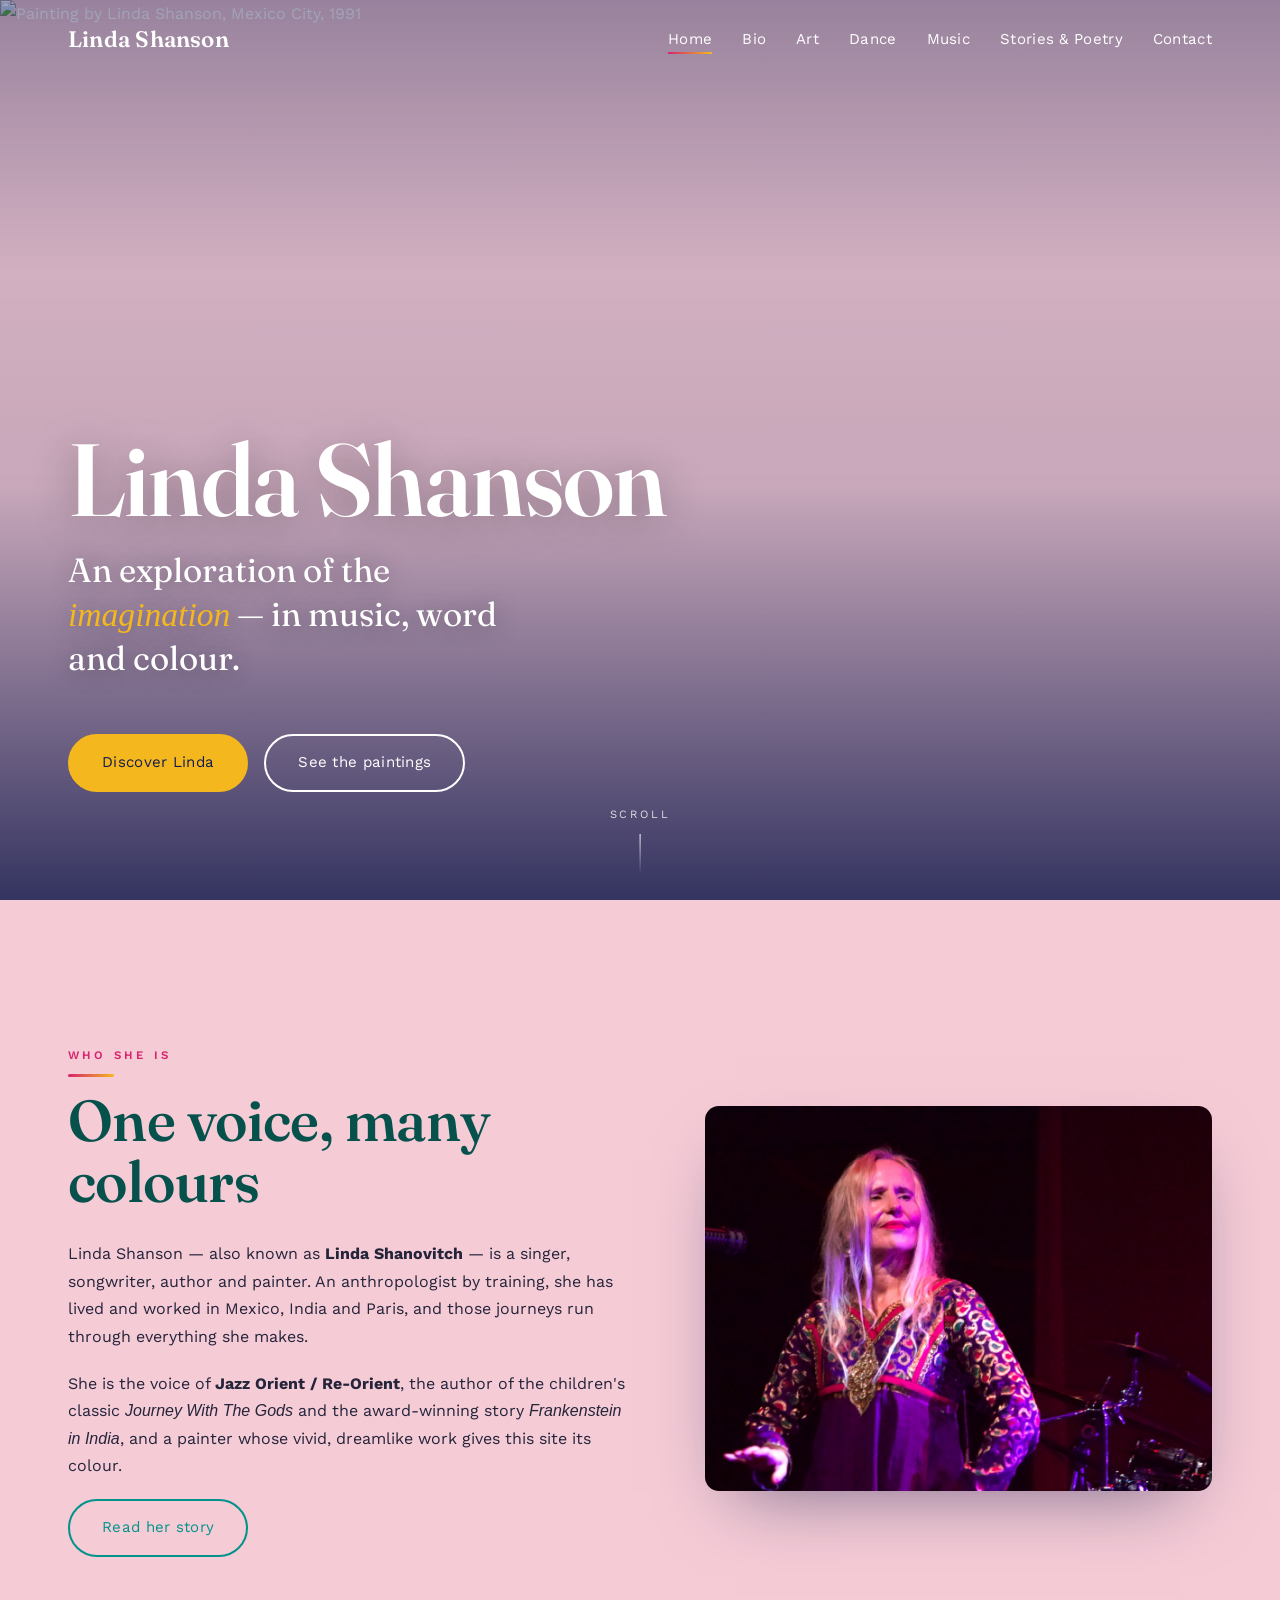
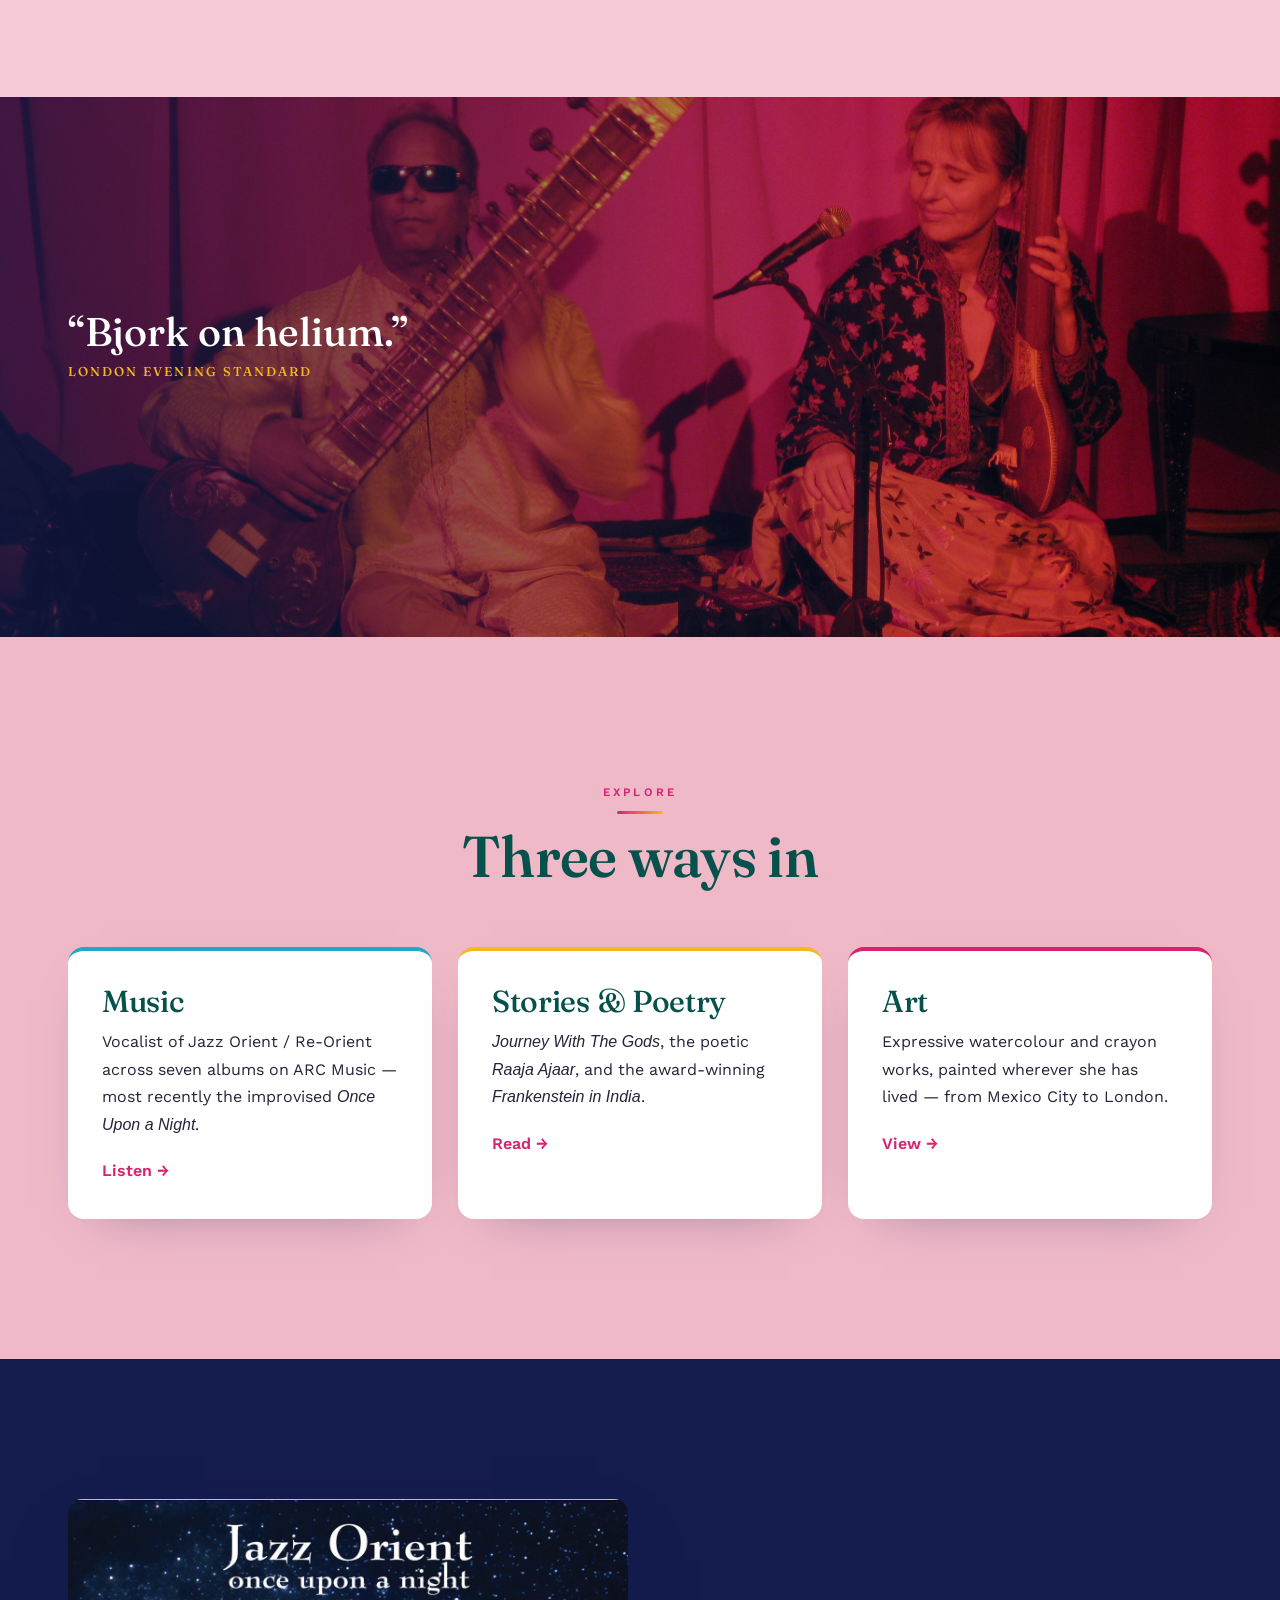
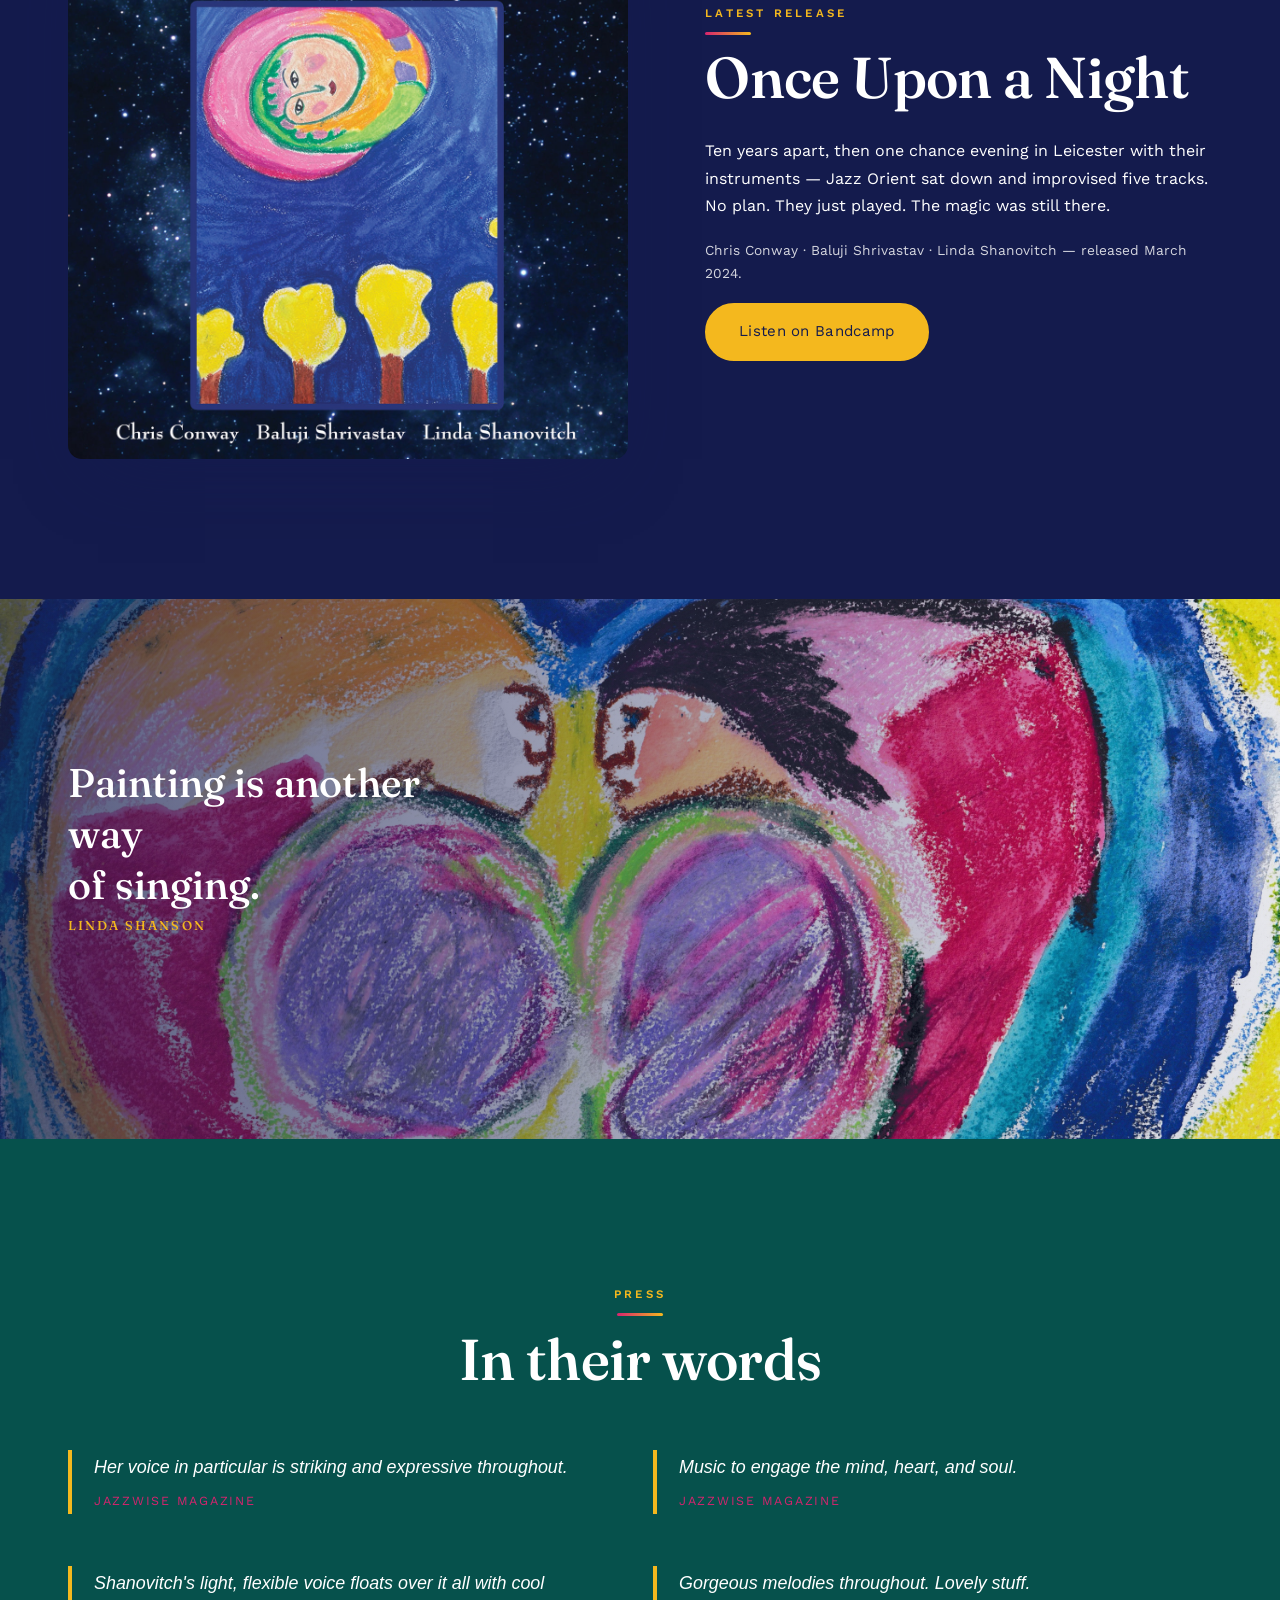
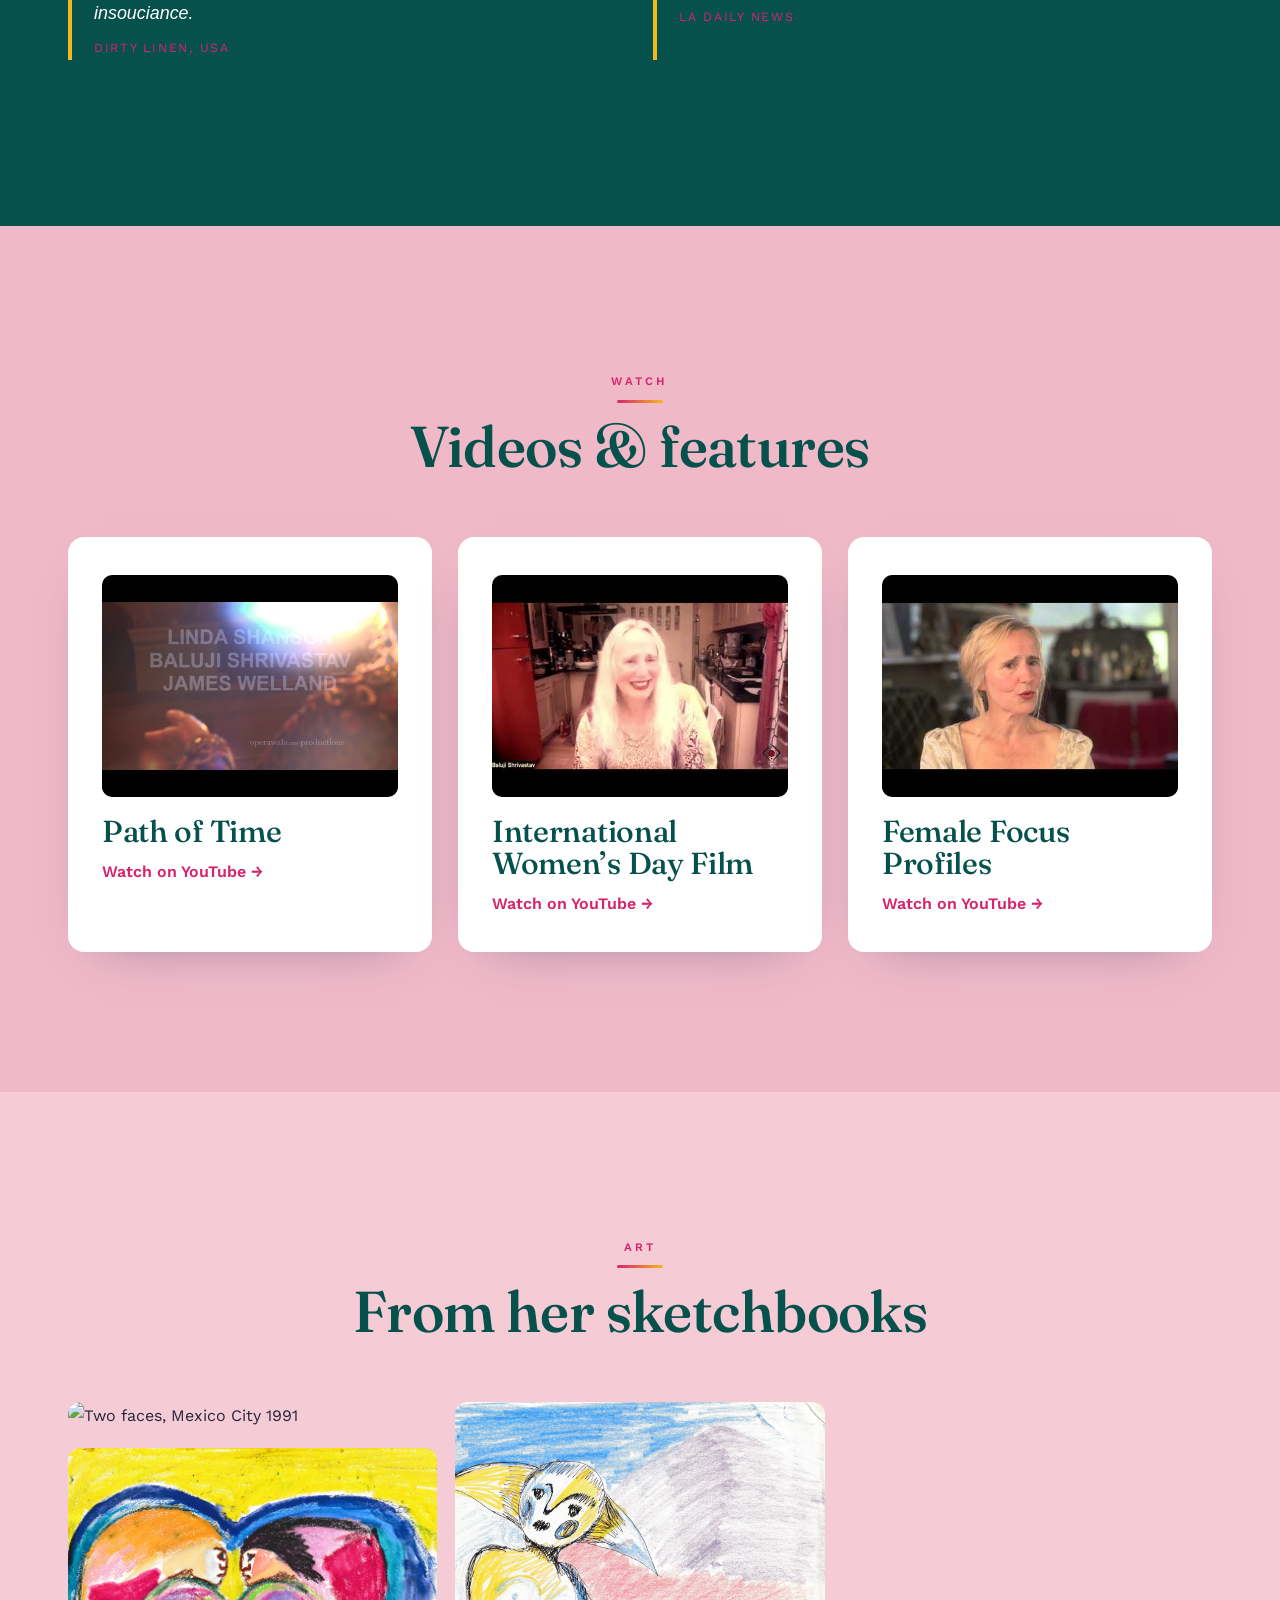
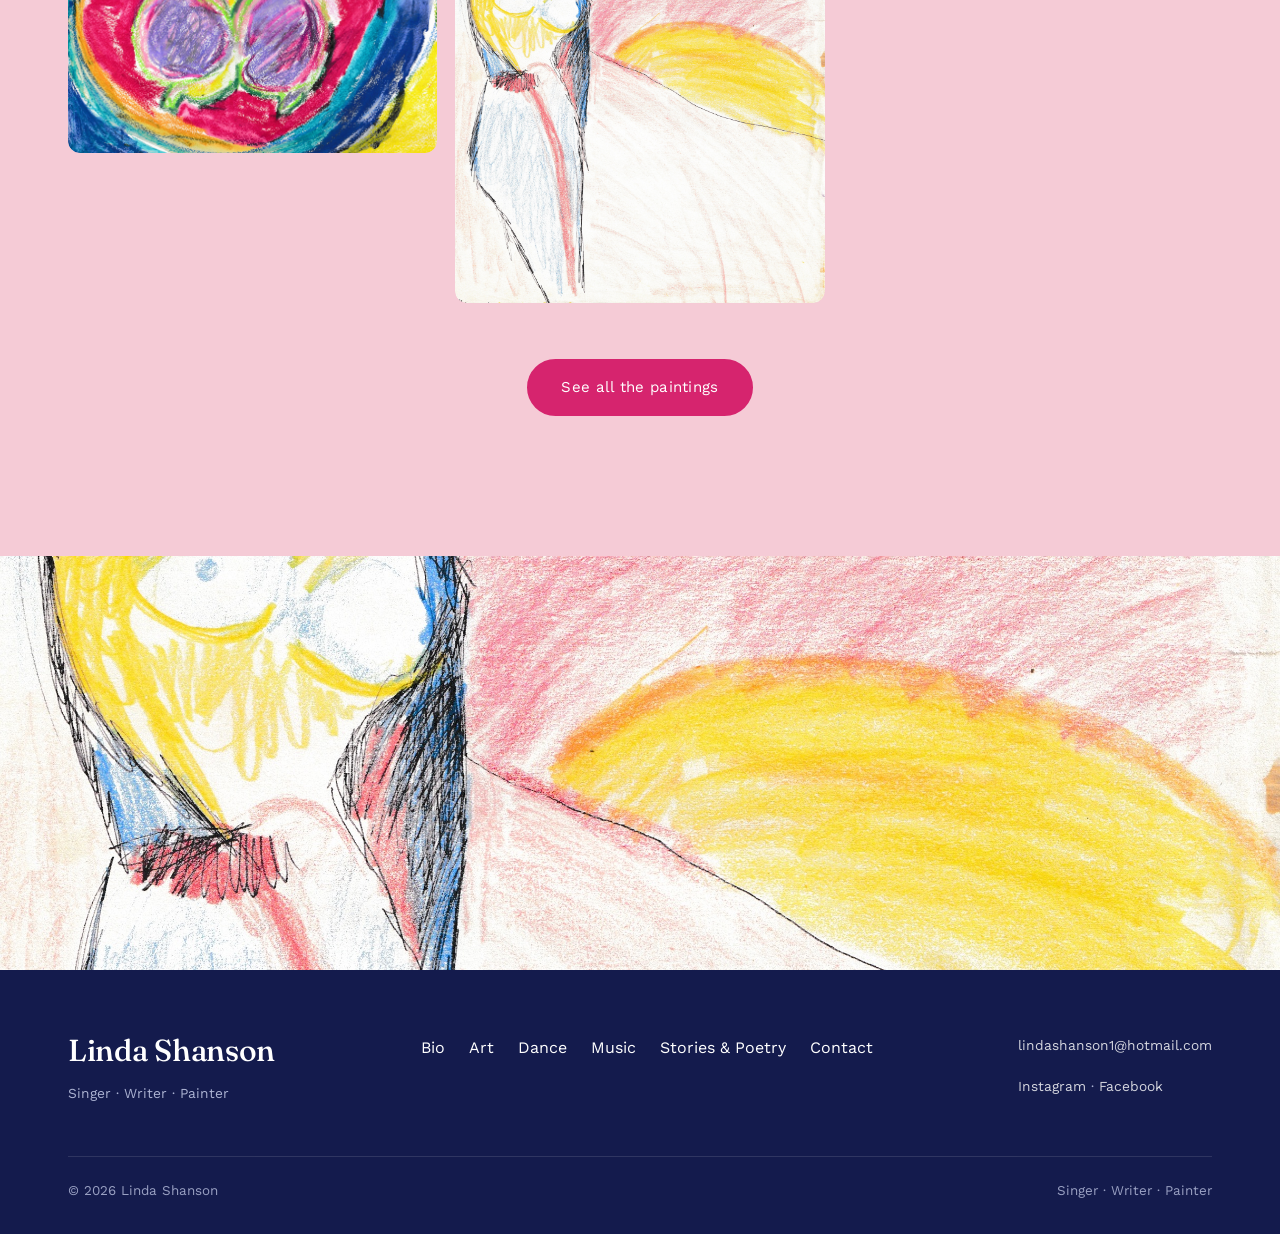
==== commit 9b4f71d7: "Version the CSS and JS links so browsers pick up changes Cached copies of style.css kept the old whi" ====
--- a/index.html
+++ b/index.html
@@ -1,541 +1,230 @@
 <!DOCTYPE html>
 <html lang="en">
 <head>
-  <meta charset="UTF-8" />
-  <meta name="viewport" content="width=device-width, initial-scale=1.0" />
-  <title>Linda Shanson – An exploration of the imagination in music, word and colour</title>
-  <meta name="description" content="Official website of Linda Shanson – polymath working across music, dance, ceramics, visual arts and the written word. Singer, songwriter, anthropologist, author, co-founder of the Baluji Music Foundation, and manager of the Inner Vision Orchestra." />
-  <link rel="preconnect" href="https://fonts.googleapis.com" />
-  <link rel="preconnect" href="https://fonts.gstatic.com" crossorigin />
-  <link href="https://fonts.googleapis.com/css2?family=Cormorant+Garamond:ital,wght@0,300;0,400;0,600;0,700;1,300;1,400&family=Montserrat:wght@300;400;500;600&display=swap" rel="stylesheet" />
-  <link rel="stylesheet" href="style.css" />
+<meta charset="UTF-8">
+<script>document.documentElement.classList.add('js')</script>
+<meta name="viewport" content="width=device-width, initial-scale=1.0">
+<title>Linda Shanson | Singer · Writer · Painter</title>
+<meta name="description" content="Linda Shanson (Linda Shanovitch) — singer, songwriter, author and painter. Vocalist of Jazz Orient / Re-Orient, author of Journey With The Gods and the award-winning Frankenstein in India.">
+<link rel="preconnect" href="https://fonts.googleapis.com">
+<link rel="preconnect" href="https://fonts.gstatic.com" crossorigin>
+<link href="https://fonts.googleapis.com/css2?family=Fraunces:ital,opsz,wght@0,9..144,300..700;1,9..144,400..700&family=Work+Sans:wght@300;400;500;600&display=swap" rel="stylesheet">
+<link rel="stylesheet" href="assets/css/style.css?v=2">
 </head>
 <body>
 
-  <!-- ─── NAVIGATION ─────────────────────────────────────── -->
-  <nav id="navbar">
-    <div class="nav-inner">
-      <a href="#hero" class="nav-logo">Linda Shanson</a>
-      <button class="nav-toggle" aria-label="Toggle menu">&#9776;</button>
+<header class="site-header over-hero">
+  <div class="nav-bar">
+    <a href="index.html" class="brand">Linda Shanson</a>
+    <nav>
+      <button class="nav-toggle" aria-label="Toggle menu"><span></span><span></span><span></span></button>
       <ul class="nav-links">
-        <li><a href="#about">About</a></li>
-        <li><a href="#music">Music</a></li>
-        <li><a href="#orchestra">Orchestra</a></li>
-        <li><a href="#foundation">Foundation</a></li>
-        <li><a href="#videos">Videos</a></li>
-        <li><a href="#books">Books</a></li>
-        <li><a href="#contact">Contact</a></li>
+        <li><a href="index.html" class="active">Home</a></li>
+        <li><a href="bio.html">Bio</a></li>
+        <li><a href="art.html">Art</a></li>
+        <li><a href="dance.html">Dance</a></li>
+        <li class="has-dropdown">
+          <a href="music.html">Music</a>
+          <div class="dropdown"><a href="music.html#once-upon-a-night">Once Upon a Night</a></div>
+        </li>
+        <li class="has-dropdown">
+          <a href="stories.html">Stories &amp; Poetry</a>
+          <div class="dropdown">
+            <a href="raaja-ajaar.html">Raaja Ajaar</a>
+            <a href="journey-with-the-gods.html">Journey with the Gods</a>
+            <a href="frankenstein-in-india.html">Frankenstein in India</a>
+            <a href="baluji-memories.html">Baluji's Memories</a>
+          </div>
+        </li>
+        <li><a href="contact.html">Contact</a></li>
       </ul>
-    </div>
-  </nav>
-
-  <!-- ─── HERO ───────────────────────────────────────────── -->
-  <section id="hero">
-    <div class="hero-overlay"></div>
-    <div class="hero-content">
-      <p class="hero-eyebrow">Music &nbsp;·&nbsp; Dance &nbsp;·&nbsp; Ceramics &nbsp;·&nbsp; Visual Arts &nbsp;·&nbsp; The Written Word</p>
-      <h1 class="hero-title">Linda Shanson</h1>
-      <p class="hero-sub">An exploration of the imagination<br>in music, word and colour.</p>
-      <div class="hero-cta">
-        <a href="#music" class="btn btn-primary">Explore Her Music</a>
-        <a href="#orchestra" class="btn btn-outline">Inner Vision Orchestra</a>
+    </nav>
+  </div>
+</header>
+
+<!-- ===================== HERO ===================== -->
+<section class="hero-full">
+  <img class="bg" src="assets/images/art-mexico-city-1991.jpg" alt="Painting by Linda Shanson, Mexico City, 1991">
+  <div class="hero-inner">
+    <h1>Linda Shanson</h1>
+    <p class="hero-poem">An exploration of the <em>imagination</em> — in music, word and colour.</p>
+    <div class="btn-row">
+      <a href="bio.html" class="btn light solid">Discover Linda</a>
+      <a href="art.html" class="btn light">See the paintings</a>
+    </div>
+  </div>
+  <div class="scroll-cue">Scroll<span></span></div>
+</section>
+
+<!-- ===================== INTRO ===================== -->
+<section class="panel cream">
+  <div class="wrap split reveal">
+    <div>
+      <span class="kicker" style="color:var(--rose)">Who she is</span>
+      <h2>One voice, many colours</h2>
+      <p>Linda Shanson — also known as <strong>Linda Shanovitch</strong> — is a singer, songwriter, author and painter. An anthropologist by training, she has lived and worked in Mexico, India and Paris, and those journeys run through everything she makes.</p>
+      <p>She is the voice of <strong>Jazz Orient / Re-Orient</strong>, the author of the children's classic <em>Journey With The Gods</em> and the award-winning story <em>Frankenstein in India</em>, and a painter whose vivid, dreamlike work gives this site its colour.</p>
+      <a href="bio.html" class="btn">Read her story</a>
+    </div>
+    <figure class="media">
+      <img src="assets/images/hero-performance.jpg" alt="Linda Shanson performing on stage" loading="lazy">
+    </figure>
+  </div>
+</section>
+
+<!-- ===================== BLEED: BJORK QUOTE ===================== -->
+<section class="bleed tint">
+  <img class="bg" src="assets/images/music-duo.jpg" alt="Linda Shanson and Baluji Shrivastav on stage">
+  <div class="bleed-text reveal">
+    <p class="pull">&ldquo;Bjork on helium.&rdquo;<cite>London Evening Standard</cite></p>
+  </div>
+</section>
+
+<!-- ===================== EXPLORE ===================== -->
+<section class="panel cream-2">
+  <div class="wrap">
+    <div class="section-head center reveal">
+      <span class="kicker" style="color:var(--rose)">Explore</span>
+      <h2>Three ways in</h2>
+    </div>
+    <div class="grid cols-3 reveal">
+      <a class="card c-turq" href="music.html" style="color:inherit">
+        <h3>Music</h3>
+        <p>Vocalist of Jazz Orient / Re-Orient across seven albums on ARC Music — most recently the improvised <em>Once Upon a Night</em>.</p>
+        <span class="read-more" style="color:var(--rose)">Listen &rarr;</span>
+      </a>
+      <a class="card c-gold" href="stories.html" style="color:inherit">
+        <h3>Stories &amp; Poetry</h3>
+        <p><em>Journey With The Gods</em>, the poetic <em>Raaja Ajaar</em>, and the award-winning <em>Frankenstein in India</em>.</p>
+        <span class="read-more" style="color:var(--rose)">Read &rarr;</span>
+      </a>
+      <a class="card c-rose" href="art.html" style="color:inherit">
+        <h3>Art</h3>
+        <p>Expressive watercolour and crayon works, painted wherever she has lived — from Mexico City to London.</p>
+        <span class="read-more" style="color:var(--rose)">View &rarr;</span>
+      </a>
+    </div>
+  </div>
+</section>
+
+<!-- ===================== MUSIC FEATURE ===================== -->
+<section class="panel night">
+  <div class="wrap split reveal">
+    <figure class="media">
+      <img src="assets/images/once-upon-a-night-cover.jpg" alt="Once Upon a Night — Jazz Orient album cover" loading="lazy">
+    </figure>
+    <div>
+      <span class="kicker">Latest release</span>
+      <h2>Once Upon a Night</h2>
+      <p>Ten years apart, then one chance evening in Leicester with their instruments — Jazz Orient sat down and improvised five tracks. No plan. They just played. The magic was still there.</p>
+      <p class="small">Chris Conway · Baluji Shrivastav · Linda Shanovitch — released March 2024.</p>
+      <a href="https://jazzorient.bandcamp.com/album/once-upon-a-night" target="_blank" rel="noopener" class="btn light solid">Listen on Bandcamp</a>
+    </div>
+  </div>
+</section>
+
+<!-- ===================== BLEED: HEART PAINTING ===================== -->
+<section class="bleed tint">
+  <img class="bg" src="assets/images/art-heart.jpg" alt="Heart painting by Linda Shanson">
+  <div class="bleed-text reveal">
+    <p class="pull">Painting is another way<br>of singing.<cite>Linda Shanson</cite></p>
+  </div>
+</section>
+
+<!-- ===================== PRESS ===================== -->
+<section class="panel teal">
+  <div class="wrap">
+    <div class="section-head center reveal">
+      <span class="kicker">Press</span>
+      <h2>In their words</h2>
+    </div>
+    <div class="press-grid reveal">
+      <blockquote class="quote-block">Her voice in particular is striking and expressive throughout.<cite>Jazzwise Magazine</cite></blockquote>
+      <blockquote class="quote-block">Music to engage the mind, heart, and soul.<cite>Jazzwise Magazine</cite></blockquote>
+      <blockquote class="quote-block">Shanovitch's light, flexible voice floats over it all with cool insouciance.<cite>Dirty Linen, USA</cite></blockquote>
+      <blockquote class="quote-block">Gorgeous melodies throughout. Lovely stuff.<cite>LA Daily News</cite></blockquote>
+    </div>
+  </div>
+</section>
+
+<!-- ===================== VIDEOS ===================== -->
+<section class="panel cream-2">
+  <div class="wrap">
+    <div class="section-head center reveal">
+      <span class="kicker" style="color:var(--rose)">Watch</span>
+      <h2>Videos &amp; features</h2>
+    </div>
+    <div class="grid cols-3 reveal">
+      <a class="card" href="https://www.youtube.com/watch?v=eEUQ-q-vOL0" target="_blank" rel="noopener" style="color:inherit">
+        <img src="assets/images/video-eEUQ-q-vOL0.jpg" alt="Path of Time video thumbnail" loading="lazy" style="width:100%;border-radius:10px;">
+        <h3 style="margin-top:.6em;">Path of Time</h3>
+        <span class="read-more" style="color:var(--rose)">Watch on YouTube &rarr;</span>
+      </a>
+      <a class="card" href="https://youtu.be/rF6ji4NCrxw" target="_blank" rel="noopener" style="color:inherit">
+        <img src="assets/images/video-rF6ji4NCrxw.jpg" alt="International Women's Day film featuring Linda Shanson" loading="lazy" style="width:100%;border-radius:10px;">
+        <h3 style="margin-top:.6em;">International Women&rsquo;s Day Film</h3>
+        <span class="read-more" style="color:var(--rose)">Watch on YouTube &rarr;</span>
+      </a>
+      <a class="card" href="https://www.youtube.com/watch?v=1hOiZpcQfcQ" target="_blank" rel="noopener" style="color:inherit">
+        <img src="assets/images/video-1hOiZpcQfcQ.jpg" alt="Female Focus Profiles video thumbnail" loading="lazy" style="width:100%;border-radius:10px;">
+        <h3 style="margin-top:.6em;">Female Focus Profiles</h3>
+        <span class="read-more" style="color:var(--rose)">Watch on YouTube &rarr;</span>
+      </a>
+    </div>
+  </div>
+</section>
+
+<!-- ===================== ART TEASER ===================== -->
+<section class="panel cream">
+  <div class="wrap">
+    <div class="section-head center reveal">
+      <span class="kicker" style="color:var(--rose)">Art</span>
+      <h2>From her sketchbooks</h2>
+    </div>
+    <div class="gallery reveal">
+      <figure><img src="assets/images/art-mexico-city-1991.jpg" alt="Two faces, Mexico City 1991" loading="lazy"><figcaption>Mexico City, 1991</figcaption></figure>
+      <figure><img src="assets/images/art-heart.jpg" alt="Heart painting" loading="lazy"><figcaption>Heart</figcaption></figure>
+      <figure><img src="assets/images/art-bird-figure.jpg" alt="Bird figure painting" loading="lazy"><figcaption>Bird figure</figcaption></figure>
+    </div>
+    <div class="text-center mt-lg reveal">
+      <a href="art.html" class="btn solid">See all the paintings</a>
+    </div>
+  </div>
+</section>
+
+<!-- ===================== BLEED: BIRD FIGURE ===================== -->
+<section class="bleed-strip">
+  <img src="assets/images/art-bird-figure.jpg" alt="Painting by Linda Shanson" loading="lazy">
+</section>
+
+<!-- ===================== FOOTER ===================== -->
+<footer class="site-footer">
+  <div class="wrap">
+    <div class="footer-grid">
+      <div>
+        <h3>Linda Shanson</h3>
+        <p class="small">Singer &middot; Writer &middot; Painter</p>
       </div>
-    </div>
-    <div class="hero-scroll-hint">
-      <span>Scroll</span>
-      <div class="scroll-line"></div>
-    </div>
-  </section>
-
-  <!-- ─── ABOUT ──────────────────────────────────────────── -->
-  <section id="about">
-    <div class="container">
-      <div class="section-label">About</div>
-      <div class="about-grid">
-        <div class="about-image-wrap">
-          <div class="about-image-frame">
-            <div class="about-image-placeholder">
-              <div class="image-initials">LS</div>
-              <p class="image-caption">Linda Shanson</p>
-            </div>
-          </div>
-          <div class="about-quote-block">
-            <blockquote>"An exploration of the imagination in music, word and colour."</blockquote>
-          </div>
-        </div>
-        <div class="about-text">
-          <h2 class="section-title">A Life Lived<br><em>in Many Worlds</em></h2>
-          <p>Linda Shanson is a polymath working across music, dance, ceramics, visual arts and the written word. She holds a BSc (Hons) in Anthropology, and her studies and early career took her to live and work in <strong>Mexico, India and Paris</strong> — experiences that continue to shape her life and creativity.</p>
-          <p>One of her earliest songs was composed at the age of thirteen and broadcast on the <strong>BBC Light Programme</strong>, and later published by <strong>Northern Songs Ltd.</strong> — who published and managed the songwriting catalogue of John Lennon and Paul McCartney.</p>
-          <p>As the wife and long-time artistic partner of the acclaimed blind sitarist and composer <strong>Baluji Shrivastav OBE</strong> — who has collaborated with Stevie Wonder, Annie Lennox and Shakira — Linda has played a central role in one of the most remarkable musical partnerships in contemporary world music.</p>
-          <div class="about-facts">
-            <div class="fact">
-              <span class="fact-number">6+</span>
-              <span class="fact-label">Albums Released</span>
-            </div>
-            <div class="fact">
-              <span class="fact-number">2008</span>
-              <span class="fact-label">Foundation Co-Founded</span>
-            </div>
-            <div class="fact">
-              <span class="fact-number">13</span>
-              <span class="fact-label">Age of First BBC Broadcast</span>
-            </div>
-            <div class="fact">
-              <span class="fact-number">3</span>
-              <span class="fact-label">Continents Lived &amp; Worked</span>
-            </div>
-          </div>
-        </div>
+      <ul class="footer-nav">
+        <li><a href="bio.html">Bio</a></li>
+        <li><a href="art.html">Art</a></li>
+        <li><a href="dance.html">Dance</a></li>
+        <li><a href="music.html">Music</a></li>
+        <li><a href="stories.html">Stories &amp; Poetry</a></li>
+        <li><a href="contact.html">Contact</a></li>
+      </ul>
+      <div>
+        <p class="small"><a href="mailto:lindashanson1@hotmail.com">lindashanson1@hotmail.com</a></p>
+        <p class="small"><a href="https://www.instagram.com/lindashanson" target="_blank" rel="noopener">Instagram</a> &middot; <a href="https://www.facebook.com/lindashansonartist/" target="_blank" rel="noopener">Facebook</a></p>
       </div>
     </div>
-  </section>
-
-  <!-- ─── MUSIC ──────────────────────────────────────────── -->
-  <section id="music" class="section-dark">
-    <div class="container">
-      <div class="section-label light">Music</div>
-      <h2 class="section-title light">Jazz Orient &amp;<br><em>Re-Orient</em></h2>
-      <p class="section-intro light">For over a decade Linda has been the voice of <strong>Jazz Orient</strong> (also known as <strong>Re-Orient</strong>) alongside sitar maestro Baluji Shrivastav OBE. Their music is a kaleidoscope of jazz, Eastern European, Middle Eastern and Indian influences — intricate, joyful and transcendent.</p>
-
-      <div class="albums-grid">
-        <div class="album-card">
-          <div class="album-cover" style="background: linear-gradient(135deg,#1a1a2e,#16213e);">
-            <div class="album-icon">&#9836;</div>
-          </div>
-          <div class="album-info">
-            <h3>Bird Dancer</h3>
-            <p>A soaring journey through Indo-jazz soundscapes featuring Linda's distinctive vocals alongside Baluji's masterful sitar.</p>
-            <span class="album-label">ARC Music / Naxos</span>
-          </div>
-        </div>
-        <div class="album-card">
-          <div class="album-cover" style="background: linear-gradient(135deg,#2d1b4e,#1a0a2e);">
-            <div class="album-icon">&#9836;</div>
-          </div>
-          <div class="album-info">
-            <h3>Dangerous Ground</h3>
-            <p>Bold and adventurous, this album pushes the boundaries of world music fusion with fearless creativity.</p>
-            <span class="album-label">ARC Music / Naxos</span>
-          </div>
-        </div>
-        <div class="album-card">
-          <div class="album-cover" style="background: linear-gradient(135deg,#1e3a2f,#0d1f17);">
-            <div class="album-icon">&#9836;</div>
-          </div>
-          <div class="album-info">
-            <h3>Live at the South Bank</h3>
-            <p>Captured live at one of London's most iconic venues, this album radiates the energy of Jazz Orient in concert.</p>
-            <span class="album-label">ARC Music / Naxos</span>
-          </div>
-        </div>
-        <div class="album-card">
-          <div class="album-cover" style="background: linear-gradient(135deg,#3a1e2d,#1f0d17);">
-            <div class="album-icon">&#9836;</div>
-          </div>
-          <div class="album-info">
-            <h3>Undiscovered Time</h3>
-            <p class="album-year">2012</p>
-            <p>A meditative exploration of time, culture and musical identity — featuring guest artists Hossam Ramzy, Guy Barker and Andy Sheppard.</p>
-            <span class="album-label">ARC Music / Naxos</span>
-          </div>
-        </div>
-        <div class="album-card">
-          <div class="album-cover" style="background: linear-gradient(135deg,#2e2a1a,#1a160d);">
-            <div class="album-icon">&#9834;</div>
-          </div>
-          <div class="album-info">
-            <h3>Sangeet</h3>
-            <p class="album-year">Single · 2022</p>
-            <p>The latest offering from Jazz Orient — a beautiful return to form after a decade, the word <em>sangeet</em> meaning "music" in Sanskrit.</p>
-            <span class="album-label">Jazz Orient / Bandcamp</span>
-          </div>
-        </div>
-      </div>
-
-      <div class="collaborators">
-        <h3>Featured Collaborators</h3>
-        <div class="collab-list">
-          <span>Hossam Ramzy</span>
-          <span>Andy Sheppard</span>
-          <span>Guy Barker</span>
-          <span>Talvin Singh</span>
-          <span>Chris Conway</span>
-          <span>Fiaz Khan</span>
-        </div>
-      </div>
-
-      <div class="listen-cta">
-        <p>Listen to Jazz Orient on</p>
-        <div class="listen-links">
-          <a href="https://jazzorient.bandcamp.com/" target="_blank" rel="noopener" class="listen-btn">Bandcamp</a>
-          <a href="https://music.apple.com/us/artist/linda-shanovitch/373686639" target="_blank" rel="noopener" class="listen-btn">Apple Music</a>
-          <a href="https://www.deezer.com/en/artist/1846591" target="_blank" rel="noopener" class="listen-btn">Deezer</a>
-          <a href="https://www.discogs.com/artist/3557246-Linda-Shanson" target="_blank" rel="noopener" class="listen-btn">Discogs</a>
-        </div>
-      </div>
-    </div>
-  </section>
-
-  <!-- ─── ORCHESTRA ─────────────────────────────────────── -->
-  <section id="orchestra">
-    <div class="container">
-      <div class="section-label">Orchestra</div>
-      <div class="orchestra-intro">
-        <h2 class="section-title">Inner Vision Orchestra</h2>
-        <p class="section-intro">The world's only professional ensemble of blind and visually impaired musicians — a groundbreaking achievement in music and inclusion.</p>
-      </div>
-
-      <div class="orchestra-feature">
-        <div class="orchestra-text">
-          <h3>Breaking Barriers Through Music</h3>
-          <p>Linda Shanson co-founded the <strong>Inner Vision Orchestra</strong> in 2012 alongside her husband Baluji Shrivastav OBE. Born from a desire to overcome the discrimination that blind musicians face, the orchestra has grown into a celebrated eighteen-piece ensemble drawing musicians from around the world.</p>
-          <p>Their repertoire moves across songs from <strong>Iran, Lebanon, Afghanistan, India and Nigeria</strong>, through soulful Gospel and Blues, to sublime Indian Ragas and Western Classical compositions. BBC Radio 3's Sean Rafferty called them a <em>"magical mixture of sounds."</em></p>
-          <p>Linda serves as <strong>Manager of the Orchestra</strong>, driving its vision, performances and outreach programmes that transform lives through music education and performance.</p>
-
-          <div class="milestone-list">
-            <div class="milestone">
-              <span class="milestone-year">2012</span>
-              <span class="milestone-event">Founded · Inner Vision Orchestra established</span>
-            </div>
-            <div class="milestone">
-              <span class="milestone-year">2012</span>
-              <span class="milestone-event">Paralympics Closing Ceremony, London — performed with Coldplay</span>
-            </div>
-            <div class="milestone">
-              <span class="milestone-year">2020</span>
-              <span class="milestone-event">Inner Vision Concert Series — YouTube streaming concerts</span>
-            </div>
-            <div class="milestone">
-              <span class="milestone-year">2023</span>
-              <span class="milestone-event">IBSA World Games Opening Ceremony, Symphony Hall Birmingham</span>
-            </div>
-            <div class="milestone">
-              <span class="milestone-year">2023</span>
-              <span class="milestone-event">EFG London Jazz Festival headline performance</span>
-            </div>
-          </div>
-        </div>
-        <div class="orchestra-visual">
-          <div class="orchestra-badge">
-            <div class="badge-icon">♩</div>
-            <p class="badge-title">World's Only</p>
-            <p class="badge-sub">Professional Blind Orchestra</p>
-          </div>
-          <div class="venues-grid">
-            <div class="venue">Queen Elizabeth Hall</div>
-            <div class="venue">Royal Opera House, Mumbai</div>
-            <div class="venue">British Council Theatre, Delhi</div>
-            <div class="venue">Symphony Hall, Birmingham</div>
-            <div class="venue">Norwich Arts Centre</div>
-            <div class="venue">Rich Mix, London</div>
-          </div>
-        </div>
-      </div>
-    </div>
-  </section>
-
-  <!-- ─── FOUNDATION ────────────────────────────────────── -->
-  <section id="foundation" class="section-gold">
-    <div class="container">
-      <div class="section-label">Foundation</div>
-      <div class="foundation-grid">
-        <div class="foundation-text">
-          <h2 class="section-title">Baluji Music<br><em>Foundation</em></h2>
-          <p>In 2008, Linda Shanson and Baluji Shrivastav OBE co-founded the <strong>Baluji Music Foundation</strong>, a registered UK charity dedicated to transforming the lives of blind and visually impaired musicians.</p>
-          <p>The Foundation promotes participation of disabled people in music at the highest professional level — from education and mentorship to world-class performance. It founded the Inner Vision Orchestra and runs creative projects in schools, hospitals and care settings across Greater London.</p>
-          <p>Through partnerships with organisations like <strong>Live Music Now</strong>, the Foundation continues to expand its reach, creating opportunities for blind musicians that simply did not exist before.</p>
-          <a href="https://www.balujimusicfoundation.org" target="_blank" rel="noopener" class="btn btn-dark">Visit the Foundation</a>
-        </div>
-        <div class="foundation-mission">
-          <div class="mission-card">
-            <div class="mission-icon">🎵</div>
-            <h4>Musical Excellence</h4>
-            <p>Supporting blind musicians to perform at the highest professional standard on the world stage.</p>
-          </div>
-          <div class="mission-card">
-            <div class="mission-icon">🌍</div>
-            <h4>Global Reach</h4>
-            <p>Performances at venues from the Queen Elizabeth Hall to the Royal Opera House, Mumbai.</p>
-          </div>
-          <div class="mission-card">
-            <div class="mission-icon">🏫</div>
-            <h4>Education</h4>
-            <p>Interactive workshops and projects in special schools, hospitals and social care settings.</p>
-          </div>
-          <div class="mission-card">
-            <div class="mission-icon">❤️</div>
-            <h4>Inclusion</h4>
-            <p>Breaking down barriers so that disability is never an obstacle to musical brilliance.</p>
-          </div>
-        </div>
-      </div>
-    </div>
-  </section>
-
-  <!-- ─── VIDEOS ─────────────────────────────────────────── -->
-  <section id="videos" class="section-dark">
-    <div class="container">
-      <div class="section-label light">Watch</div>
-      <h2 class="section-title light">Videos &amp;<br><em>Performances</em></h2>
-      <p class="section-intro light">Experience Linda Shanson and her ensembles in performance — from intimate studio recordings to landmark concert stages.</p>
-
-      <div class="video-grid">
-        <div class="video-card featured">
-          <div class="video-thumb" onclick="openVideo('https://www.youtube.com/results?search_query=Jazz+Orient+Linda+Shanovitch')">
-            <div class="play-btn">&#9654;</div>
-            <div class="video-info-overlay">
-              <span class="video-tag">Jazz Orient</span>
-              <p>Live Performances</p>
-            </div>
-          </div>
-          <div class="video-meta">
-            <h3>Jazz Orient – Live</h3>
-            <p>Watch Jazz Orient perform their unique blend of Indo-jazz world music fusion. Featuring Linda Shanson on vocals and Baluji Shrivastav on sitar.</p>
-            <a href="https://www.youtube.com/results?search_query=Jazz+Orient+Linda+Shanovitch" target="_blank" rel="noopener" class="video-link">Watch on YouTube →</a>
-          </div>
-        </div>
-
-        <div class="video-card">
-          <div class="video-thumb" onclick="openVideo('https://www.youtube.com/results?search_query=Inner+Vision+Orchestra+Baluji')">
-            <div class="play-btn">&#9654;</div>
-            <div class="video-info-overlay">
-              <span class="video-tag">Orchestra</span>
-              <p>Inner Vision Orchestra</p>
-            </div>
-          </div>
-          <div class="video-meta">
-            <h3>Inner Vision Orchestra</h3>
-            <p>The world's only blind professional orchestra in concert — a moving and magical experience.</p>
-            <a href="https://www.youtube.com/results?search_query=Inner+Vision+Orchestra+Baluji" target="_blank" rel="noopener" class="video-link">Watch on YouTube →</a>
-          </div>
-        </div>
-
-        <div class="video-card">
-          <div class="video-thumb" onclick="openVideo('https://www.youtube.com/results?search_query=Re-Orient+Baluji+Shrivastav')">
-            <div class="play-btn">&#9654;</div>
-            <div class="video-info-overlay">
-              <span class="video-tag">Re-Orient</span>
-              <p>Re-Orient Performances</p>
-            </div>
-          </div>
-          <div class="video-meta">
-            <h3>Re-Orient</h3>
-            <p>The earlier incarnation of the band, featuring Linda, Baluji and Chris Conway in stunning world music performances.</p>
-            <a href="https://www.youtube.com/results?search_query=Re-Orient+Baluji+Shrivastav" target="_blank" rel="noopener" class="video-link">Watch on YouTube →</a>
-          </div>
-        </div>
-
-        <div class="video-card">
-          <div class="video-thumb" onclick="openVideo('https://www.youtube.com/results?search_query=Baluji+Shrivastav+Linda+sitar+vocals')">
-            <div class="play-btn">&#9654;</div>
-            <div class="video-info-overlay">
-              <span class="video-tag">Duo</span>
-              <p>Baluji &amp; Linda</p>
-            </div>
-          </div>
-          <div class="video-meta">
-            <h3>Baluji &amp; Linda – Duo</h3>
-            <p>Intimate performances by the husband-and-wife duo — sitar and voice, in perfect dialogue.</p>
-            <a href="https://www.youtube.com/results?search_query=Baluji+Shrivastav+Linda+sitar+vocals" target="_blank" rel="noopener" class="video-link">Watch on YouTube →</a>
-          </div>
-        </div>
-      </div>
-
-      <div class="video-channel-cta">
-        <p>Explore the full collection of performances on the Baluji Music Foundation's YouTube channel</p>
-        <a href="https://www.youtube.com/@BalujiMusicFoundation" target="_blank" rel="noopener" class="btn btn-outline">YouTube Channel →</a>
-      </div>
-    </div>
-  </section>
-
-  <!-- ─── IBSA ANTHEM ───────────────────────────────────── -->
-  <section id="ibsa" class="section-feature">
-    <div class="container">
-      <div class="feature-content">
-        <div class="feature-badge">Composer</div>
-        <h2>IBSA World Games Anthem</h2>
-        <p>Linda Shanson composed the official <strong>IBSA World Games Anthem</strong>, performed at the Opening Ceremony of the 2023 IBSA World Games at <strong>Symphony Hall, Birmingham</strong> — one of the UK's greatest concert halls — by the Inner Vision Orchestra. A landmark moment for blind sport and blind music, united on one stage.</p>
-        <a href="https://ibsasport.org/the-inner-vision-orchestra-opens-the-2023-ibsa-world-games/" target="_blank" rel="noopener" class="btn btn-primary">Read About the Ceremony →</a>
-      </div>
-      <div class="feature-image-area">
-        <div class="feature-visual">
-          <div class="visual-circle c1"></div>
-          <div class="visual-circle c2"></div>
-          <div class="visual-circle c3"></div>
-          <div class="visual-text">
-            <p class="visual-year">2023</p>
-            <p class="visual-event">IBSA World Games</p>
-            <p class="visual-venue">Symphony Hall</p>
-            <p class="visual-city">Birmingham</p>
-          </div>
-        </div>
-      </div>
-    </div>
-  </section>
-
-  <!-- ─── BOOKS ──────────────────────────────────────────── -->
-  <section id="books">
-    <div class="container">
-      <div class="section-label">Books</div>
-      <h2 class="section-title">The Written Word</h2>
-      <div class="books-grid">
-        <div class="book-card">
-          <div class="book-cover">
-            <div class="book-spine"></div>
-            <div class="book-front">
-              <h3>Journey with the Gods</h3>
-              <p>Linda Shanson</p>
-            </div>
-          </div>
-          <div class="book-info">
-            <h3>Journey with the Gods</h3>
-            <p class="book-publisher">Republished by Aunty's House · previously published by Mantra Lingua</p>
-            <p>An enchanting illustrated work by Linda Shanson, bringing mythology and imagination to life. Originally published in 1987, this beloved title has been given new life in a fresh edition — and is accompanied by an original musical soundtrack.</p>
-            <div class="spotify-embed">
-              <p class="spotify-label">&#9835; Listen to the accompanying music</p>
-              <iframe style="border-radius:10px" src="https://open.spotify.com/embed/album/5IeDaZxuvAte8Mb2MM0IeY?utm_source=generator" width="100%" height="352" frameBorder="0" allowfullscreen="" allow="autoplay; clipboard-write; encrypted-media; fullscreen; picture-in-picture" loading="lazy" title="Journey with the Gods – Spotify"></iframe>
-            </div>
-          </div>
-        </div>
-        <div class="book-card">
-          <div class="book-cover">
-            <div class="book-spine"></div>
-            <div class="book-front">
-              <h3>Frankenstein in India</h3>
-              <p>Linda Shanson</p>
-            </div>
-          </div>
-          <div class="book-info">
-            <h3>Frankenstein in India</h3>
-            <p class="book-publisher">Published by Sampson Low · 2018</p>
-            <p>An extraordinary work that draws on Linda's lived experience in India, her background in anthropology, and her gift for narrative. A unique fusion of East and West in literary form — a book that, like her music, defies easy categorisation.</p>
-            <a href="https://sampsonlow.co/2018/11/20/frankenstein-in-india-linda-shanson/" target="_blank" rel="noopener" class="btn btn-secondary">Learn More →</a>
-          </div>
-        </div>
-        <div class="book-poetry">
-          <h3>Poetry &amp; Lyrics</h3>
-          <p>Throughout her career Linda has been a poet as well as a lyricist — her words flowing between sung verse and written page. She served as poet for <em>Raaja-Ajaar</em>, a commissioned work where she narrated and sang her own texts. Her lyrics span English, Hindi and beyond, rooted in her life across three continents.</p>
-          <blockquote class="poetry-quote">
-            "Her gift is to make the unfamiliar feel like home,<br>and the familiar glow with new mystery."
-          </blockquote>
-        </div>
-      </div>
-    </div>
-  </section>
-
-  <!-- ─── PRESS ──────────────────────────────────────────── -->
-  <section id="press" class="section-dark">
-    <div class="container">
-      <div class="section-label light">Press</div>
-      <h2 class="section-title light">What They're<br><em>Saying</em></h2>
-      <div class="press-grid">
-        <div class="press-card">
-          <p class="press-quote">"A magical mixture of sounds."</p>
-          <p class="press-source">Sean Rafferty, BBC Radio 3 – <em>In Tune</em></p>
-        </div>
-        <div class="press-card">
-          <p class="press-quote">"Jazz Orient perform a unique blend of jazz/world music fusion to stunning effect."</p>
-          <p class="press-source">ARC Music Productions</p>
-        </div>
-        <div class="press-card">
-          <p class="press-quote">"Music for the heart, mind and soul."</p>
-          <p class="press-source">Live Reviews – Jazz Orient</p>
-        </div>
-        <div class="press-card">
-          <p class="press-quote">"A kaleidoscope of rhythms and melodies with intricate patterns of percussive footwork and graceful movements from Indian dance."</p>
-          <p class="press-source">Baluji Music Foundation</p>
-        </div>
-      </div>
-    </div>
-  </section>
-
-  <!-- ─── CONTACT ────────────────────────────────────────── -->
-  <section id="contact">
-    <div class="container">
-      <div class="section-label">Contact</div>
-      <div class="contact-grid">
-        <div class="contact-text">
-          <h2 class="section-title">Get in Touch</h2>
-          <p>For bookings, press enquiries, or to learn more about Linda's work and the Baluji Music Foundation, please get in touch.</p>
-          <div class="contact-links">
-            <a href="mailto:lindashanson1@hotmail.com" class="contact-item">
-              <span class="contact-icon">✉</span>
-              <span>lindashanson1@hotmail.com</span>
-            </a>
-            <a href="https://www.facebook.com/lindashansonartist/" target="_blank" rel="noopener" class="contact-item">
-              <span class="contact-icon">f</span>
-              <span>Linda Shanson Artist on Facebook</span>
-            </a>
-            <a href="https://www.balujimusicfoundation.org" target="_blank" rel="noopener" class="contact-item">
-              <span class="contact-icon">♩</span>
-              <span>Baluji Music Foundation</span>
-            </a>
-          </div>
-        </div>
-        <div class="contact-form-wrap">
-          <form class="contact-form" onsubmit="handleSubmit(event)">
-            <div class="form-group">
-              <label for="name">Name</label>
-              <input type="text" id="name" name="name" placeholder="Your name" required />
-            </div>
-            <div class="form-group">
-              <label for="email">Email</label>
-              <input type="email" id="email" name="email" placeholder="your@email.com" required />
-            </div>
-            <div class="form-group">
-              <label for="subject">Subject</label>
-              <select id="subject" name="subject">
-                <option value="booking">Booking Enquiry</option>
-                <option value="press">Press / Media</option>
-                <option value="foundation">Foundation</option>
-                <option value="general">General</option>
-              </select>
-            </div>
-            <div class="form-group">
-              <label for="message">Message</label>
-              <textarea id="message" name="message" rows="5" placeholder="Your message..." required></textarea>
-            </div>
-            <button type="submit" class="btn btn-primary full-width">Send Message</button>
-          </form>
-          <div id="form-success" class="form-success" style="display:none;">
-            <p>✓ Thank you — your message has been sent.</p>
-          </div>
-        </div>
-      </div>
-    </div>
-  </section>
-
-  <!-- ─── FOOTER ─────────────────────────────────────────── -->
-  <footer id="footer">
-    <div class="container">
-      <div class="footer-inner">
-        <div class="footer-brand">
-          <p class="footer-logo">Linda Shanson</p>
-          <p class="footer-tagline">Singer · Songwriter · Author · Visionary</p>
-        </div>
-        <div class="footer-links">
-          <a href="#about">About</a>
-          <a href="#music">Music</a>
-          <a href="#orchestra">Orchestra</a>
-          <a href="#foundation">Foundation</a>
-          <a href="#videos">Videos</a>
-          <a href="#books">Books</a>
-          <a href="#contact">Contact</a>
-        </div>
-        <div class="footer-social">
-          <a href="https://www.facebook.com/lindashansonartist/" target="_blank" rel="noopener" aria-label="Facebook">Facebook</a>
-          <a href="https://jazzorient.bandcamp.com/" target="_blank" rel="noopener" aria-label="Bandcamp">Bandcamp</a>
-          <a href="https://www.balujimusicfoundation.org" target="_blank" rel="noopener" aria-label="Foundation">Foundation</a>
-        </div>
-      </div>
-      <div class="footer-bottom">
-        <p>&copy; <span id="year"></span> Linda Shanson. All rights reserved.</p>
-        <p class="footer-credit">Website by <a href="https://github.com/balujimusicfoundation/lindawebsite" target="_blank" rel="noopener">GitHub</a></p>
-      </div>
-    </div>
-  </footer>
-
-  <script src="script.js"></script>
+    <div class="footer-bottom">
+      <span>&copy; <span id="year"></span> Linda Shanson</span>
+      <span>Singer &middot; Writer &middot; Painter</span>
+    </div>
+  </div>
+</footer>
+
+<script src="assets/js/nav.js?v=2"></script>
 </body>
 </html>
--- a/assets/css/style.css
+++ b/assets/css/style.css
@@ -0,0 +1,596 @@
+/* ============================================================
+   Linda Shanson — painterly, full-bleed site
+   Palette drawn from Linda's own paintings + the teal she likes
+   ============================================================ */
+
+:root{
+  /* painting palette */
+  --night:      #141B4D;   /* deep night-sky blue (album cover) */
+  --night-2:    #1E2A6E;
+  --teal-deep:  #06514C;   /* her signature teal */
+  --teal:       #02938B;
+  --turq:       #22A7C4;
+  --rose:       #D6246E;
+  --magenta:    #E8558F;
+  --gold:       #F4B81E;
+  --orange:     #EC6033;
+  --purple:     #6B4E9E;
+  --green:      #46A24B;
+
+  --cream:      #F5CBD6;   /* pastel pink paper */
+  --cream-2:    #EFB9C8;
+  --ink:        #24243A;
+  --ink-soft:   #4d4c63;
+
+  --font: 'Work Sans', -apple-system, BlinkMacSystemFont, sans-serif;
+  --font-display: 'Fraunces', Georgia, serif;
+
+  --wrap: 1200px;
+  --wrap-narrow: 780px;
+}
+
+*,*::before,*::after{ box-sizing:border-box; }
+
+html{ scroll-behavior:smooth; }
+
+body{
+  margin:0;
+  font-family:var(--font);
+  font-weight:400;
+  color:var(--ink);
+  background:var(--cream);
+  line-height:1.72;
+  -webkit-font-smoothing:antialiased;
+  overflow-x:hidden;
+}
+
+h1,h2,h3,h4{
+  font-family:var(--font-display);
+  font-optical-sizing:auto;
+  font-weight:560;
+  line-height:1.06;
+  margin:0 0 .5em;
+  color:var(--teal-deep);
+  letter-spacing:-.01em;
+}
+h1{ font-size:clamp(3rem,8vw,6.5rem); font-weight:600; }
+h2{ font-size:clamp(2rem,5vw,3.6rem); }
+h3{ font-size:clamp(1.35rem,2.6vw,1.9rem); font-weight:500; }
+
+p{ margin:0 0 1.2em; }
+a{ color:var(--teal); text-decoration:none; transition:color .2s; }
+a:hover{ color:var(--rose); }
+img{ max-width:100%; display:block; }
+
+.wrap{ max-width:var(--wrap); margin:0 auto; padding:0 28px; }
+.narrow{ max-width:var(--wrap-narrow); margin-left:auto; margin-right:auto; }
+
+.kicker{
+  display:inline-block;
+  text-transform:uppercase;
+  letter-spacing:.28em;
+  font-size:.72rem;
+  font-weight:600;
+  margin-bottom:1.1em;
+}
+.kicker::after{
+  content:"";
+  display:block;
+  width:46px; height:3px;
+  margin-top:.7em;
+  background:linear-gradient(90deg,var(--rose),var(--gold));
+  border-radius:3px;
+}
+
+/* ============================================================
+   HEADER / NAV
+   ============================================================ */
+.site-header{
+  position:fixed; top:0; left:0; right:0; z-index:200;
+  transition:background .4s ease, box-shadow .4s ease, padding .3s ease;
+  background:rgba(251,247,239,.94);
+  backdrop-filter:blur(10px);
+  box-shadow:0 1px 0 rgba(6,81,76,.12);
+}
+/* transparent variant used over a full-bleed hero */
+.site-header.over-hero{
+  background:transparent;
+  backdrop-filter:none;
+  box-shadow:none;
+}
+.site-header.over-hero.scrolled{
+  background:rgba(20,27,77,.86);
+  backdrop-filter:blur(10px);
+  box-shadow:0 2px 24px rgba(0,0,0,.25);
+}
+.nav-bar{
+  max-width:var(--wrap); margin:0 auto;
+  padding:20px 28px;
+  display:flex; align-items:center; justify-content:space-between;
+}
+.brand{
+  font-family:var(--font-display);
+  font-weight:600; font-size:1.4rem; letter-spacing:.01em;
+  color:var(--teal-deep);
+}
+.over-hero .brand,
+.over-hero .nav-links a{ color:#fff; }
+.over-hero.scrolled .brand,
+.over-hero.scrolled .nav-links a{ color:#fff; }
+.brand:hover{ color:var(--rose); }
+
+.nav-links{
+  display:flex; align-items:center; gap:30px;
+  list-style:none; margin:0; padding:0;
+}
+.nav-links a{
+  color:var(--teal-deep); font-size:.94rem; letter-spacing:.02em;
+  padding:6px 0; position:relative;
+}
+.nav-links a::after{
+  content:""; position:absolute; left:0; right:100%; bottom:0; height:2px;
+  background:linear-gradient(90deg,var(--rose),var(--gold));
+  transition:right .28s ease;
+}
+.nav-links a:hover::after,
+.nav-links a.active::after{ right:0; }
+.nav-links a:hover,
+.over-hero .nav-links a:hover{ color:var(--gold); }
+
+.has-dropdown{ position:relative; }
+.dropdown{
+  position:absolute; top:100%; left:50%; transform:translateX(-50%);
+  background:#fff; border-radius:10px; padding:8px 0; min-width:230px;
+  box-shadow:0 18px 44px rgba(20,27,77,.22);
+  display:none; flex-direction:column;
+}
+.has-dropdown:hover .dropdown,
+.has-dropdown:focus-within .dropdown{ display:flex; }
+.dropdown a{ padding:11px 20px; color:var(--ink)!important; font-size:.9rem; }
+.dropdown a::after{ display:none; }
+.dropdown a:hover{ background:var(--cream-2); color:var(--rose)!important; }
+
+.nav-toggle{ display:none; background:none; border:none; cursor:pointer; padding:8px; }
+.nav-toggle span{ display:block; width:26px; height:2px; margin:5px 0; background:currentColor; color:var(--teal-deep); transition:.25s; }
+.over-hero .nav-toggle span{ color:#fff; }
+
+@media (max-width:860px){
+  .nav-toggle{ display:block; color:var(--teal-deep); }
+  .over-hero .nav-toggle{ color:#fff; }
+  .nav-links{
+    position:absolute; top:100%; left:0; right:0;
+    flex-direction:column; align-items:flex-start; gap:2px;
+    background:var(--night); padding:14px 28px 22px; display:none;
+  }
+  .nav-links.open{ display:flex; }
+  .nav-links a{ color:#fff; width:100%; padding:11px 0; }
+  .has-dropdown .dropdown{
+    position:static; transform:none; display:none; box-shadow:none;
+    background:transparent; padding:0 0 6px 14px; min-width:0;
+  }
+  .has-dropdown.open .dropdown{ display:flex; }
+  .dropdown a{ color:#cbd3f5!important; padding:8px 0; }
+}
+
+/* ============================================================
+   FULL-BLEED HERO (painting background)
+   ============================================================ */
+.hero-full{
+  position:relative;
+  min-height:100svh;
+  display:flex; align-items:flex-end;
+  overflow:hidden;
+  color:#fff;
+}
+.hero-full .bg{
+  position:absolute; inset:0;
+  width:100%; height:100%; object-fit:cover;
+  object-position:center 42%;
+  z-index:0;
+  transform:scale(1.05);
+  animation:slowzoom 24s ease-out forwards;
+}
+@keyframes slowzoom{ to{ transform:scale(1); } }
+.hero-full::after{
+  content:""; position:absolute; inset:0; z-index:1;
+  background:
+    linear-gradient(180deg, rgba(20,27,77,.35) 0%, rgba(20,27,77,0) 30%),
+    linear-gradient(0deg, rgba(20,27,77,.86) 0%, rgba(20,27,77,.20) 46%, rgba(20,27,77,.10) 100%);
+}
+.hero-full .hero-inner{
+  position:relative; z-index:2;
+  max-width:var(--wrap); margin:0 auto; width:100%;
+  padding:0 28px 12vh;
+}
+.hero-full h1{
+  color:#fff; margin-bottom:.15em;
+  text-shadow:0 4px 40px rgba(0,0,0,.35);
+}
+.hero-poem{
+  font-family:var(--font-display); font-weight:400;
+  font-size:clamp(1.3rem,3.2vw,2.1rem);
+  color:#fff; max-width:22ch; line-height:1.3;
+  text-shadow:0 2px 24px rgba(0,0,0,.4);
+  margin:0 0 1.6em;
+}
+.hero-poem em{ font-style:italic; font-weight:500; color:var(--gold); }
+.hero-roles{
+  text-transform:uppercase; letter-spacing:.32em; font-size:.78rem;
+  color:rgba(255,255,255,.85); margin-bottom:2em;
+}
+.scroll-cue{
+  position:absolute; left:50%; bottom:26px; transform:translateX(-50%);
+  z-index:2; color:rgba(255,255,255,.8); font-size:.7rem;
+  letter-spacing:.25em; text-transform:uppercase; text-align:center;
+}
+.scroll-cue span{ display:block; width:1px; height:40px; margin:10px auto 0;
+  background:linear-gradient(180deg,#fff,transparent); animation:cue 1.8s ease-in-out infinite; }
+@keyframes cue{ 0%,100%{ opacity:.3; } 50%{ opacity:1; } }
+
+/* ============================================================
+   PAGE HERO (inner pages) — sits under the fixed header
+   ============================================================ */
+.page-hero{
+  position:relative; overflow:hidden;
+  padding:calc(90px + 6vh) 0 6vh;
+  color:#fff;
+  background:var(--night);
+}
+.page-hero.tall{ padding:calc(120px + 8vh) 0 8vh; }
+.page-hero .bg{
+  position:absolute; inset:0; width:100%; height:100%;
+  object-fit:cover; z-index:0; opacity:.5;
+}
+.page-hero::after{
+  content:""; position:absolute; inset:0; z-index:1;
+  background:linear-gradient(90deg, rgba(20,27,77,.9), rgba(20,27,77,.55) 70%, rgba(20,27,77,.35));
+}
+.page-hero .wrap{ position:relative; z-index:2; }
+.page-hero h1{ color:#fff; }
+.page-hero .kicker{ color:var(--gold); }
+.page-hero p{ max-width:60ch; color:rgba(255,255,255,.92); }
+/* gradient variants for image-less heroes */
+.page-hero.grad-rose{ background:linear-gradient(120deg,var(--night),var(--rose)); }
+.page-hero.grad-teal{ background:linear-gradient(120deg,var(--night),var(--teal-deep)); }
+.page-hero.grad-purple{ background:linear-gradient(120deg,var(--night),var(--purple)); }
+.page-hero.grad-gold{ background:linear-gradient(120deg,var(--teal-deep),var(--orange)); }
+
+/* ============================================================
+   PANELS / SECTIONS
+   ============================================================ */
+.panel{ padding:clamp(70px,11vw,140px) 0; position:relative; }
+.panel.pad-sm{ padding:clamp(48px,7vw,84px) 0; }
+
+.panel.cream{ background:var(--cream); }
+.panel.cream-2{ background:var(--cream-2); }
+.panel.night{ background:var(--night); color:#fff; }
+.panel.night h1,.panel.night h2,.panel.night h3{ color:#fff; }
+.panel.teal{ background:var(--teal-deep); color:#fff; }
+.panel.teal h1,.panel.teal h2,.panel.teal h3{ color:#fff; }
+.panel.teal .kicker,.panel.night .kicker{ color:var(--gold); }
+
+.section-head{ max-width:640px; margin:0 0 clamp(36px,5vw,60px); }
+.section-head.center{ margin-left:auto; margin-right:auto; text-align:center; }
+.section-head.center .kicker::after{ margin-left:auto; margin-right:auto; }
+
+/* ============================================================
+   FULL-BLEED IMAGE BANDS
+   ============================================================ */
+.bleed{
+  position:relative; width:100%;
+  min-height:clamp(340px,60vh,620px);
+  display:flex; align-items:center;
+  overflow:hidden; color:#fff;
+}
+.bleed .bg{
+  position:absolute; inset:0; width:100%; height:100%;
+  object-fit:cover; z-index:0;
+}
+.bleed.tint::after{
+  content:""; position:absolute; inset:0; z-index:1;
+  background:linear-gradient(90deg, rgba(20,27,77,.72) 0%, rgba(20,27,77,.35) 55%, rgba(20,27,77,.1) 100%);
+}
+.bleed .bleed-text{
+  position:relative; z-index:2; max-width:var(--wrap);
+  margin:0 auto; width:100%; padding:0 28px;
+}
+.bleed .bleed-text h2{ color:#fff; }
+.bleed blockquote{ margin:0; }
+/* pure image band (no text) */
+.bleed-strip{ width:100%; height:clamp(300px,46vh,540px); overflow:hidden; }
+.bleed-strip img{ width:100%; height:100%; object-fit:cover; }
+
+/* ============================================================
+   TWO-COLUMN INTRO
+   ============================================================ */
+.split{
+  display:grid; grid-template-columns:1.05fr .95fr;
+  gap:clamp(36px,6vw,80px); align-items:center;
+}
+.split.narrow-img{ grid-template-columns:1.2fr .8fr; }
+.split .media img{ border-radius:14px; box-shadow:0 30px 70px -30px rgba(20,27,77,.55); }
+.split figcaption{ margin-top:.7em; font-size:.82rem; color:var(--ink-soft); }
+@media (max-width:820px){
+  .split{ grid-template-columns:1fr; }
+  .split .media{ max-width:460px; margin:0 auto; }
+}
+
+/* ============================================================
+   CARDS
+   ============================================================ */
+.grid{ display:grid; gap:26px; }
+.cols-2{ grid-template-columns:repeat(2,1fr); }
+.cols-3{ grid-template-columns:repeat(3,1fr); }
+.cols-4{ grid-template-columns:repeat(4,1fr); }
+@media (max-width:900px){ .cols-3,.cols-4{ grid-template-columns:repeat(2,1fr); } }
+@media (max-width:620px){ .cols-2,.cols-3,.cols-4{ grid-template-columns:1fr; } }
+
+.card{
+  background:#fff; border-radius:16px; padding:34px;
+  box-shadow:0 18px 50px -34px rgba(20,27,77,.5);
+  border-top:4px solid transparent;
+  transition:transform .25s, box-shadow .25s;
+}
+.card:hover{ transform:translateY(-6px); box-shadow:0 30px 60px -30px rgba(20,27,77,.5); }
+.card h3{ color:var(--teal-deep); margin-bottom:.35em; }
+.card .read-more{ font-weight:600; }
+.card.c-rose{ border-top-color:var(--rose); }
+.card.c-gold{ border-top-color:var(--gold); }
+.card.c-turq{ border-top-color:var(--turq); }
+.card.c-purple{ border-top-color:var(--purple); }
+.card.c-orange{ border-top-color:var(--orange); }
+.card.c-green{ border-top-color:var(--green); }
+
+/* ============================================================
+   QUOTES / PRESS
+   ============================================================ */
+.quote-block{
+  border-left:4px solid var(--gold);
+  padding:2px 0 2px 22px; margin:0 0 26px;
+  font-style:italic; font-size:1.12rem; color:inherit;
+}
+.night .quote-block,.teal .quote-block,.bleed .quote-block{ border-left-color:var(--gold); color:#fff; }
+.quote-block cite{
+  display:block; margin-top:.6em; font-style:normal;
+  font-size:.78rem; letter-spacing:.14em; text-transform:uppercase;
+  color:var(--rose);
+}
+.night .quote-block cite,.bleed .quote-block cite{ color:var(--gold); }
+.press-grid{ display:grid; grid-template-columns:repeat(2,1fr); gap:26px; }
+@media (max-width:700px){ .press-grid{ grid-template-columns:1fr; } }
+
+.pull{
+  font-family:var(--font-display); font-weight:500;
+  font-size:clamp(1.6rem,3.4vw,2.5rem);
+  line-height:1.28; color:#fff; max-width:16ch;
+}
+.pull cite{ display:block; margin-top:.5em; font-size:.8rem; letter-spacing:.16em;
+  text-transform:uppercase; font-style:normal; color:var(--gold); }
+
+/* ============================================================
+   BUTTONS
+   ============================================================ */
+.btn{
+  display:inline-block; padding:14px 32px; border-radius:40px;
+  font-size:.94rem; letter-spacing:.02em; cursor:pointer;
+  border:2px solid var(--teal); color:var(--teal); background:transparent;
+  transition:.22s;
+}
+.btn:hover{ background:var(--teal); color:#fff; }
+.btn.solid{ background:var(--rose); border-color:var(--rose); color:#fff; }
+.btn.solid:hover{ background:var(--teal-deep); border-color:var(--teal-deep); color:#fff; }
+.btn.light{ border-color:#fff; color:#fff; }
+.btn.light:hover{ background:#fff; color:var(--night); }
+.btn.light.solid{ background:var(--gold); border-color:var(--gold); color:var(--night); }
+.btn.light.solid:hover{ background:#fff; color:var(--night); }
+.btn-row{ display:flex; gap:16px; flex-wrap:wrap; }
+.center .btn-row,.text-center .btn-row{ justify-content:center; }
+
+/* ============================================================
+   ART GALLERY (masonry-ish)
+   ============================================================ */
+.gallery{ column-count:3; column-gap:18px; }
+@media (max-width:900px){ .gallery{ column-count:2; } }
+@media (max-width:560px){ .gallery{ column-count:1; } }
+.gallery figure{ margin:0 0 18px; break-inside:avoid; position:relative; border-radius:12px; overflow:hidden; }
+.gallery img{ width:100%; border-radius:12px; transition:transform .5s ease; }
+.gallery figure:hover img{ transform:scale(1.04); }
+.gallery figcaption{
+  position:absolute; left:0; right:0; bottom:0;
+  padding:26px 16px 12px; font-size:.82rem; color:#fff;
+  background:linear-gradient(0deg,rgba(20,27,77,.82),transparent);
+  opacity:0; transition:opacity .3s;
+}
+.gallery figure:hover figcaption{ opacity:1; }
+
+/* ============================================================
+   MISC CONTENT
+   ============================================================ */
+figure{ margin:0; }
+figcaption{ font-size:.84rem; color:var(--ink-soft); }
+
+/* Always a white card, so it sets its own ink colour rather than
+   inheriting white text from a dark panel. */
+.extract{
+  background:#fff; border-radius:16px; padding:38px 42px;
+  font-size:1.05rem; box-shadow:0 18px 50px -34px rgba(20,27,77,.5);
+  color:var(--ink);
+}
+.extract h1,.extract h2,.extract h3,
+.panel.night .extract h1,.panel.night .extract h2,.panel.night .extract h3,
+.panel.teal .extract h1,.panel.teal .extract h2,.panel.teal .extract h3{ color:var(--teal-deep); }
+.extract .signoff{ font-weight:600; color:var(--rose); margin-top:1.4em; }
+.lyric{ white-space:pre-line; font-family:var(--font-display); font-weight:400; font-style:italic; font-size:1.2rem; color:var(--teal-deep); }
+
+.fact-list{ list-style:none; margin:0; padding:0; }
+.fact-list li{ padding:15px 0; border-bottom:1px solid rgba(6,81,76,.14); font-size:.95rem; }
+.fact-list li strong{ display:block; color:var(--teal-deep); font-weight:600; margin-bottom:2px; }
+
+.bio-columns{ display:grid; grid-template-columns:1fr 330px; gap:56px; align-items:start; }
+@media (max-width:900px){ .bio-columns{ grid-template-columns:1fr; } }
+
+.with-side-image{ display:grid; grid-template-columns:1fr 280px; gap:44px; align-items:start; }
+.with-side-image figure img{ border-radius:12px; box-shadow:0 22px 50px -30px rgba(20,27,77,.55); }
+@media (max-width:700px){
+  .with-side-image{ grid-template-columns:1fr; }
+  .with-side-image figure{ max-width:280px; margin:0 auto; order:-1; }
+}
+
+.text-center{ text-align:center; }
+.mt-lg{ margin-top:56px; }
+.small{ font-size:.86rem; opacity:.82; }
+
+/* ============================================================
+   FOOTER
+   ============================================================ */
+.site-footer{ background:var(--night); color:#cdd4f0; padding:64px 0 32px; }
+.site-footer h3{ color:#fff; }
+.site-footer a{ color:#fff; }
+.site-footer a:hover{ color:var(--gold); }
+.footer-grid{ display:flex; justify-content:space-between; flex-wrap:wrap; gap:32px; margin-bottom:34px; }
+.footer-nav{ list-style:none; margin:0; padding:0; display:flex; gap:24px; flex-wrap:wrap; }
+.footer-bottom{
+  border-top:1px solid rgba(255,255,255,.16); padding-top:22px;
+  font-size:.84rem; opacity:.72;
+  display:flex; justify-content:space-between; flex-wrap:wrap; gap:10px;
+}
+
+/* ============================================================
+   SCROLL REVEAL
+   ============================================================ */
+/* Reveal is a progressive enhancement: only hide when JS is confirmed
+   active (html.js set by an inline head script). Without JS, content shows. */
+html.js .reveal{ opacity:0; transform:translateY(28px); }
+.reveal{ transition:opacity .8s ease, transform .8s ease; }
+html.js .reveal.in{ opacity:1; transform:none; }
+@media (prefers-reduced-motion:reduce){
+  html.js .reveal{ opacity:1; transform:none; transition:none; }
+  .hero-full .bg{ animation:none; transform:none; }
+}
+
+/* ============================================================
+   MUSIC PLAYER
+   ============================================================ */
+.player{
+  max-width:840px; margin:48px auto 0;
+  background:rgba(255,255,255,.05);
+  border:1px solid rgba(255,255,255,.14);
+  border-radius:18px; overflow:hidden;
+}
+
+/* --- now playing --- */
+.player-now{ display:flex; gap:26px; padding:28px; align-items:center; }
+.player-art{
+  flex:0 0 148px; width:148px; height:148px; border-radius:12px;
+  overflow:hidden; background:var(--night-2);
+}
+.player-art img{ width:100%; height:100%; object-fit:cover; display:block; }
+.player-meta{ flex:1; min-width:0; }
+.player-eyebrow{
+  display:block; font-size:.68rem; letter-spacing:.16em; text-transform:uppercase;
+  color:var(--gold); margin-bottom:.45em;
+}
+.player-title{ color:#fff; font-size:1.55rem; margin:0 0 .12em; }
+.player-sub{ font-size:.92rem; color:#cdd4f0; margin:0 0 1.1em; }
+
+/* --- scrub bar --- */
+.player-time{ display:flex; align-items:center; gap:12px; font-size:.78rem; color:#cdd4f0; }
+.player-elapsed,.player-total{ flex:0 0 auto; font-variant-numeric:tabular-nums; }
+/* Taller than the rail it holds, so it stays easy to hit on a phone. */
+.player-scrub{ flex:1; height:22px; display:flex; align-items:center; cursor:pointer; }
+.player-rail{
+  position:relative; width:100%; height:4px; border-radius:2px;
+  background:rgba(255,255,255,.22);
+}
+.player-fill{
+  position:absolute; left:0; top:0; height:100%; width:0;
+  border-radius:2px; background:linear-gradient(90deg,var(--rose),var(--gold));
+}
+.player-fill::after{
+  content:''; position:absolute; right:-5px; top:50%; transform:translateY(-50%);
+  width:10px; height:10px; border-radius:50%; background:var(--gold);
+  opacity:0; transition:opacity .2s ease;
+}
+.player.is-playing .player-fill::after,
+.player-scrub:hover .player-fill::after,
+.player-scrub:focus-visible .player-fill::after{ opacity:1; }
+.player-scrub:focus-visible{ outline:2px solid var(--gold); outline-offset:4px; border-radius:4px; }
+
+/* --- transport --- */
+.player-ctrls{ display:flex; align-items:center; gap:16px; margin-top:1.1em; }
+.pl-btn{
+  display:grid; place-items:center; width:40px; height:40px;
+  border-radius:50%; border:1px solid rgba(255,255,255,.28);
+  background:none; color:#fff; cursor:pointer;
+  transition:background .2s ease, border-color .2s ease, color .2s ease;
+}
+.pl-btn:hover{ background:rgba(255,255,255,.14); border-color:#fff; }
+.pl-btn:focus-visible{ outline:2px solid var(--gold); outline-offset:3px; }
+.pl-btn svg{ width:16px; height:16px; fill:currentColor; }
+.pl-play{
+  width:56px; height:56px;
+  background:var(--gold); border-color:var(--gold); color:var(--night);
+}
+.pl-play:hover{ background:#fff; border-color:#fff; }
+.pl-play svg{ width:20px; height:20px; }
+.pl-play .icon-pause{ display:none; }
+.player.is-playing .pl-play .icon-play{ display:none; }
+.player.is-playing .pl-play .icon-pause{ display:block; }
+
+/* --- track list --- */
+.playlist{ list-style:none; margin:0; padding:0; border-top:1px solid rgba(255,255,255,.14); }
+.playlist li + li{ border-top:1px solid rgba(255,255,255,.08); }
+.playlist button{
+  width:100%; display:flex; align-items:center; gap:16px;
+  padding:14px 28px; background:none; border:0; cursor:pointer;
+  text-align:left; color:#cdd4f0; font:inherit;
+  transition:background .2s ease, color .2s ease;
+}
+.playlist button:hover{ background:rgba(255,255,255,.07); color:#fff; }
+.playlist button:focus-visible{ outline:2px solid var(--gold); outline-offset:-2px; }
+.pl-num{
+  flex:0 0 22px; font-size:.8rem; text-align:center;
+  font-variant-numeric:tabular-nums; opacity:.6;
+}
+.pl-name{ flex:1; min-width:0; }
+.pl-name strong{ display:block; color:#fff; font-weight:500; font-size:1rem; }
+.pl-name span{ display:block; font-size:.82rem; opacity:.72; }
+.pl-len{ flex:0 0 auto; font-size:.8rem; font-variant-numeric:tabular-nums; opacity:.66; }
+
+.playlist .playing{ background:rgba(244,184,30,.1); }
+.playlist .playing .pl-num{ color:var(--gold); opacity:1; }
+.playlist .playing .pl-name strong{ color:var(--gold); }
+
+/* Equaliser bars mark the current track; they only animate while it plays. */
+.pl-bars{ display:none; gap:2px; align-items:flex-end; height:13px; }
+.playlist .playing .pl-bars{ display:flex; }
+.playlist .playing .pl-num{ display:none; }
+.pl-bars i{ width:3px; height:5px; background:var(--gold); border-radius:1px; }
+.player.is-playing .playing .pl-bars i{ animation:eq .9s ease-in-out infinite; }
+.player.is-playing .playing .pl-bars i:nth-child(2){ animation-delay:.3s; }
+.player.is-playing .playing .pl-bars i:nth-child(3){ animation-delay:.6s; }
+@keyframes eq{ 0%,100%{ height:4px; } 50%{ height:13px; } }
+
+/* Sits above the player, so it needs to read at a glance. */
+.player-note{ margin:.4em 0 0; font-size:1.15rem; color:#fff; }
+.player-note a{ color:var(--gold); font-weight:600; border-bottom:1px solid rgba(244,184,30,.5); }
+.player-note a:hover{ color:#fff; border-bottom-color:#fff; }
+
+/* No-JS fallback: swap the custom transport for plain browser audio players. */
+html:not(.js) .player-now,
+html:not(.js) .playlist{ display:none; }
+.player-plain{ padding:28px; }
+.player-plain p{ margin:0 0 .5em; color:#fff; font-size:.95rem; }
+.player-plain audio{ width:100%; margin-bottom:1.2em; }
+html.js .player-plain{ display:none; }
+
+@media (max-width:640px){
+  .player-now{ flex-direction:column; text-align:center; gap:18px; padding:24px 18px; }
+  .player-art{ flex:0 0 auto; width:170px; height:170px; }
+  .player-ctrls{ justify-content:center; }
+  .playlist button{ padding:14px 18px; gap:12px; }
+  .pl-name span{ display:none; }
+}
+@media (prefers-reduced-motion:reduce){
+  .player.is-playing .playing .pl-bars i{ animation:none; height:9px; }
+}
